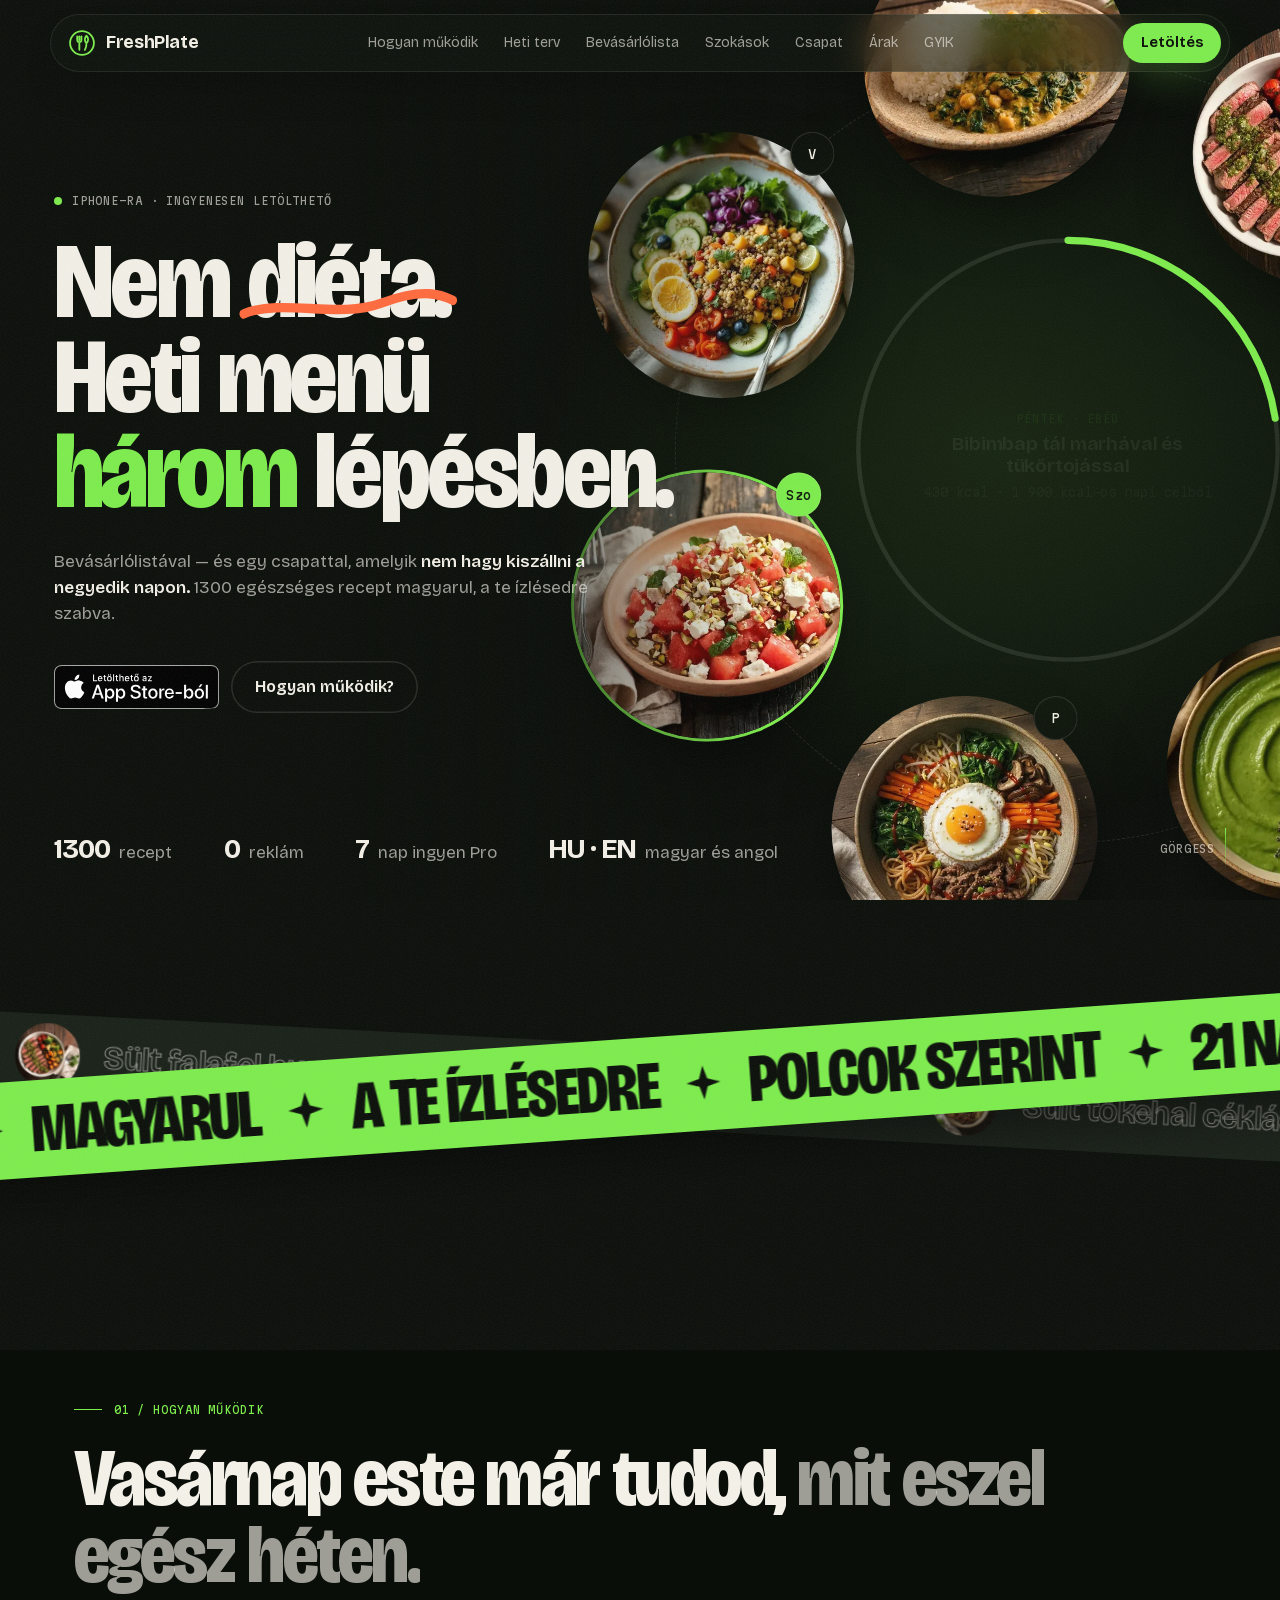
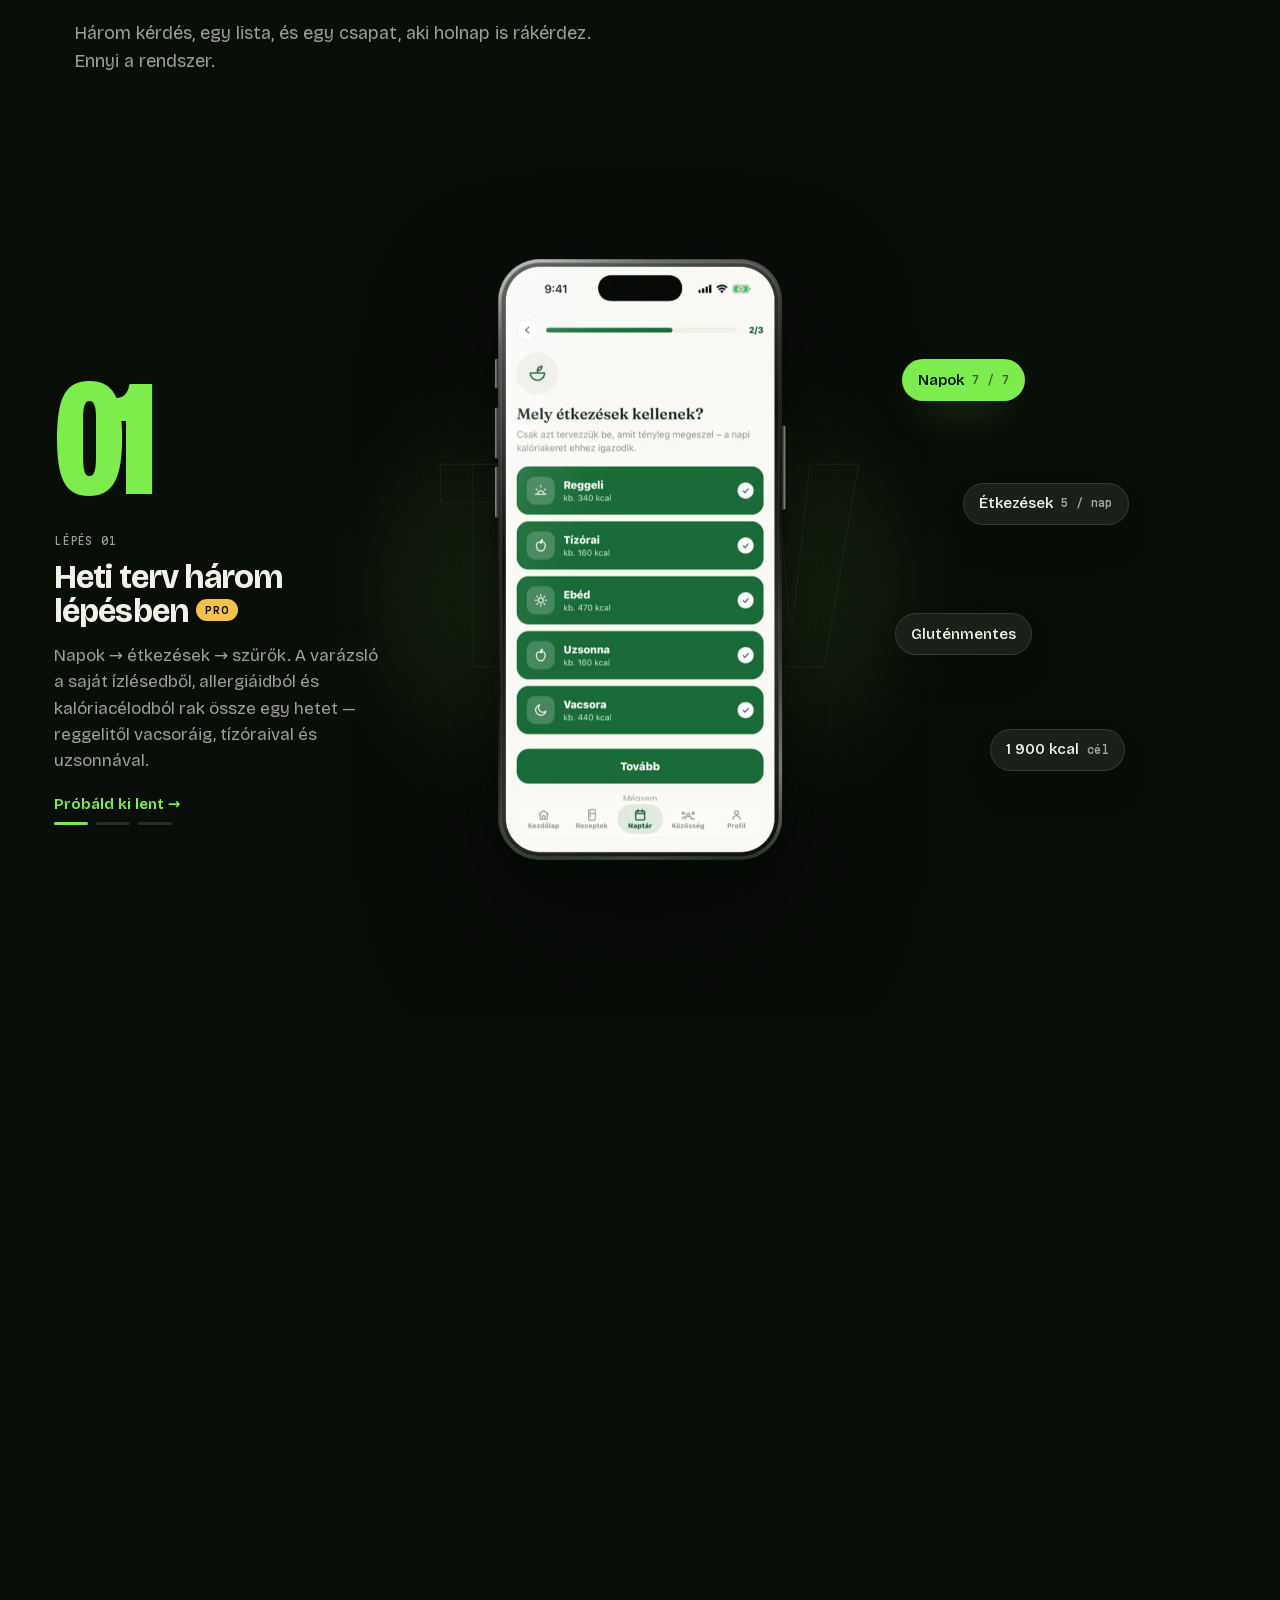
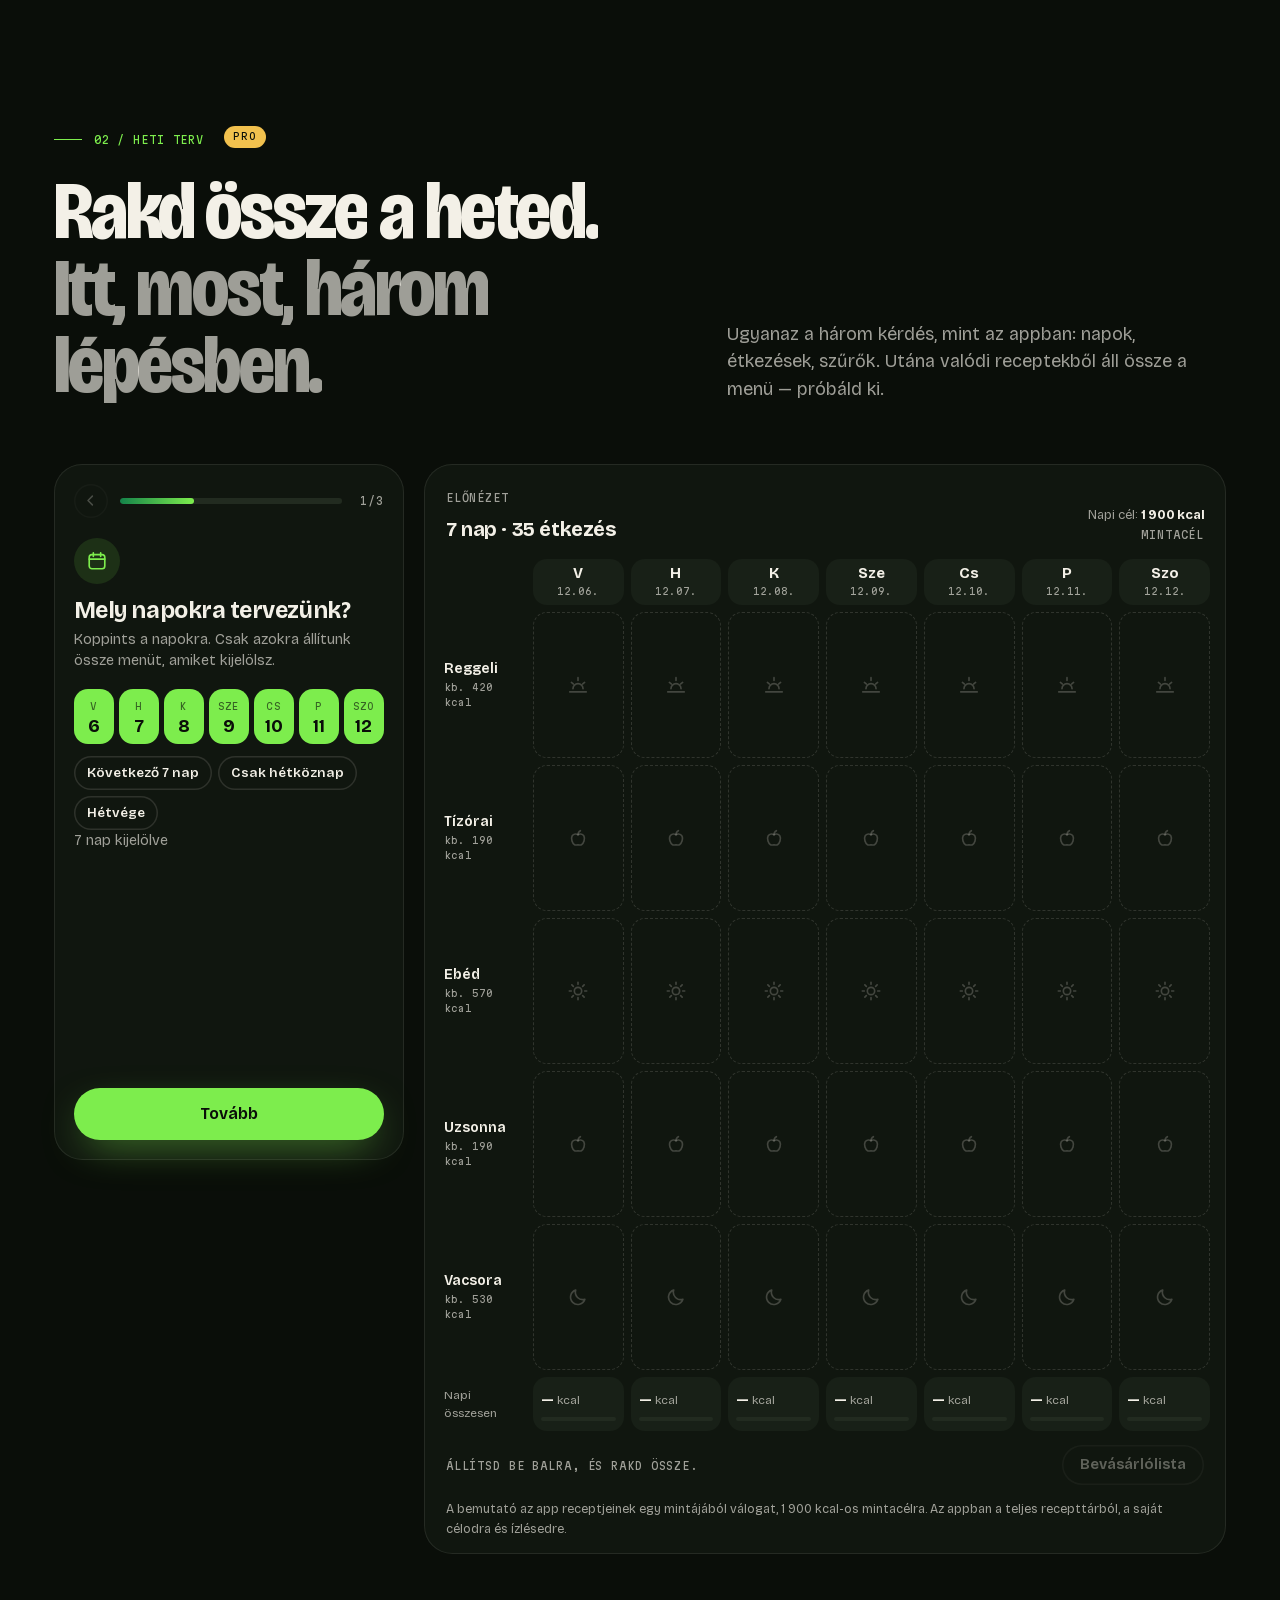
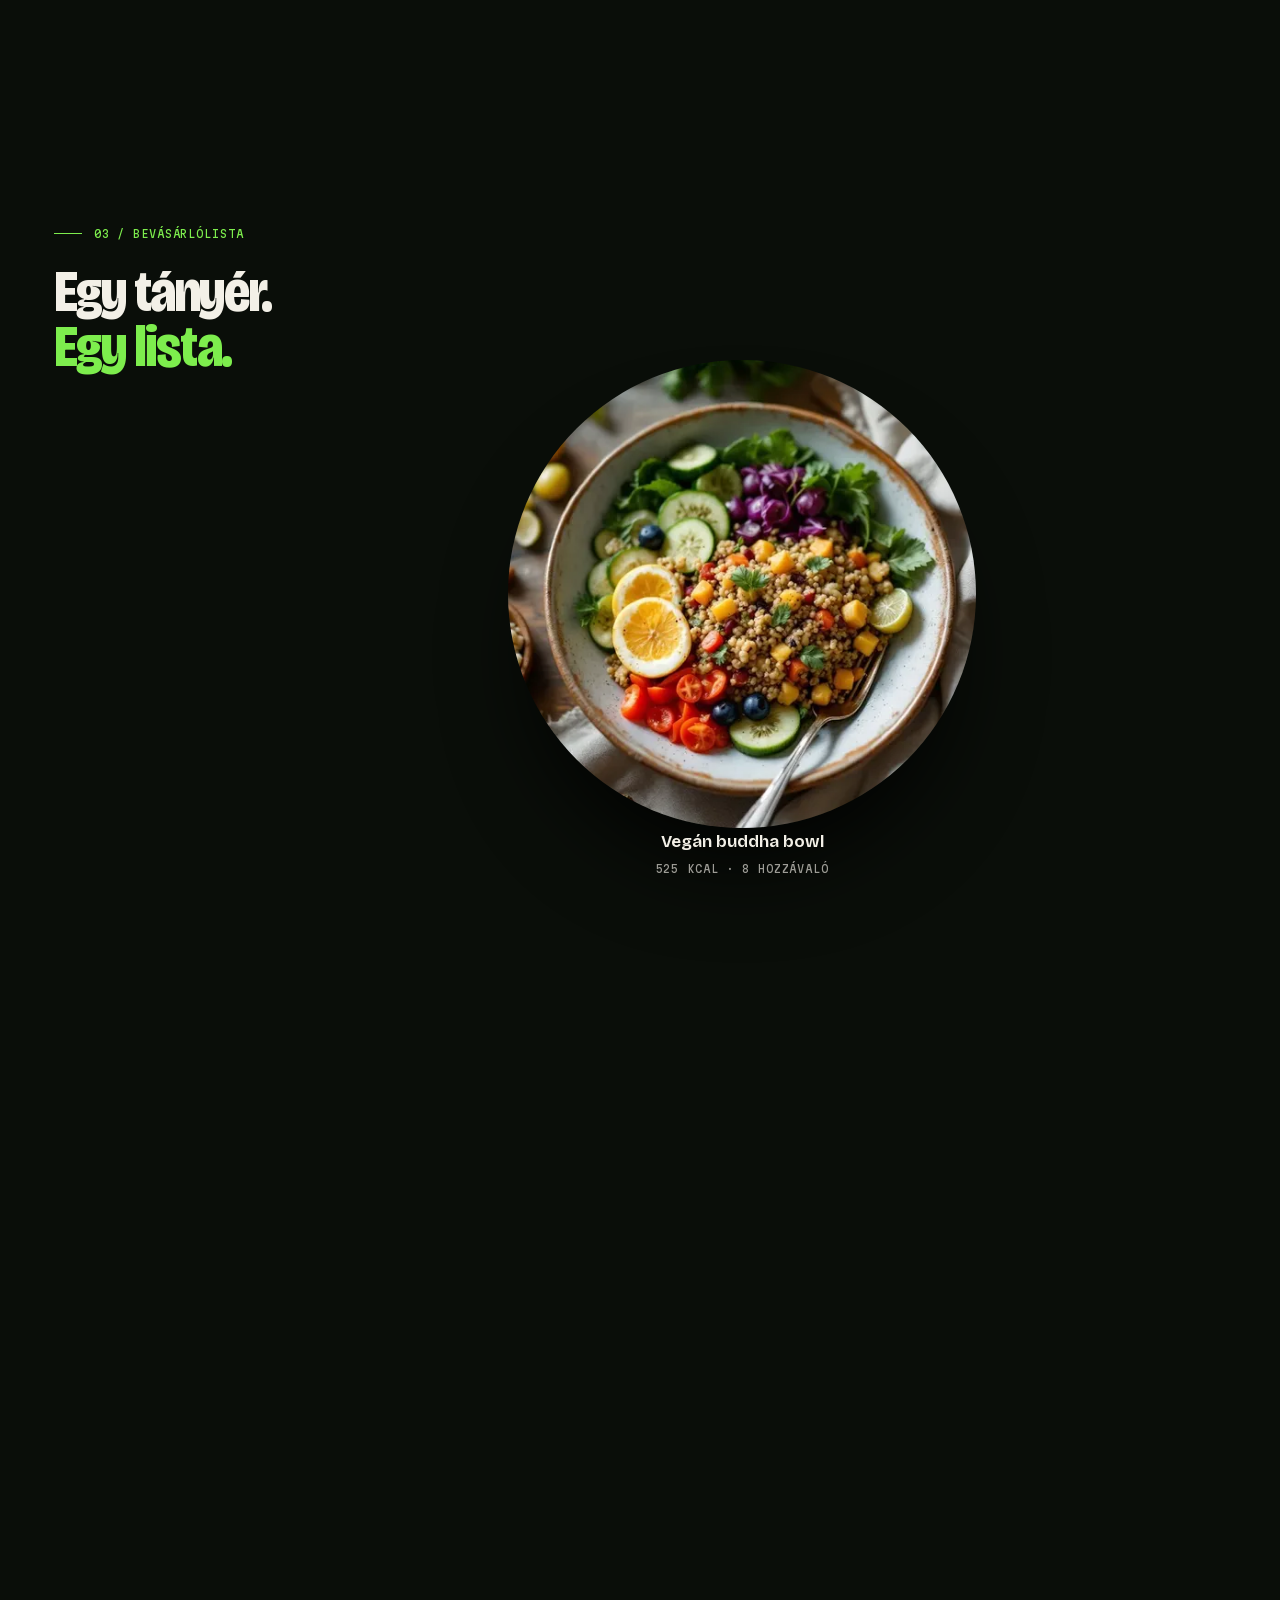
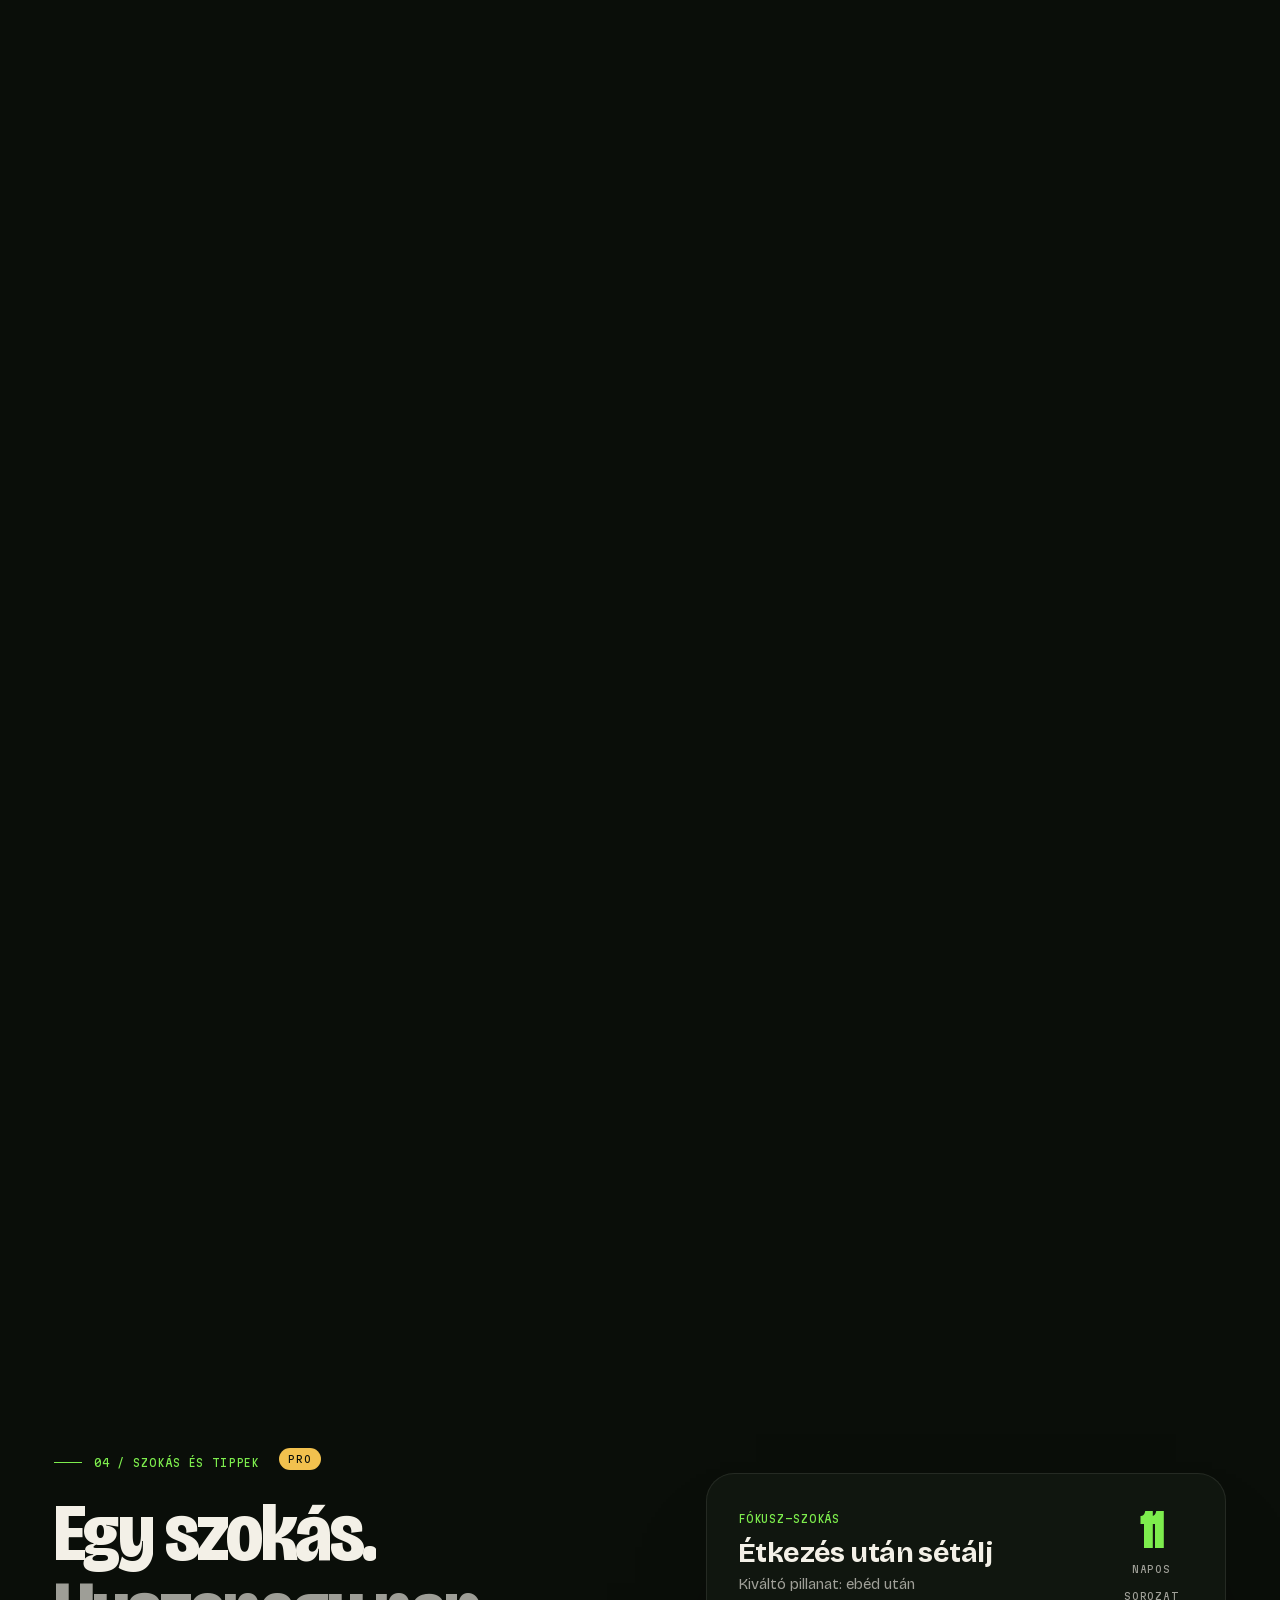
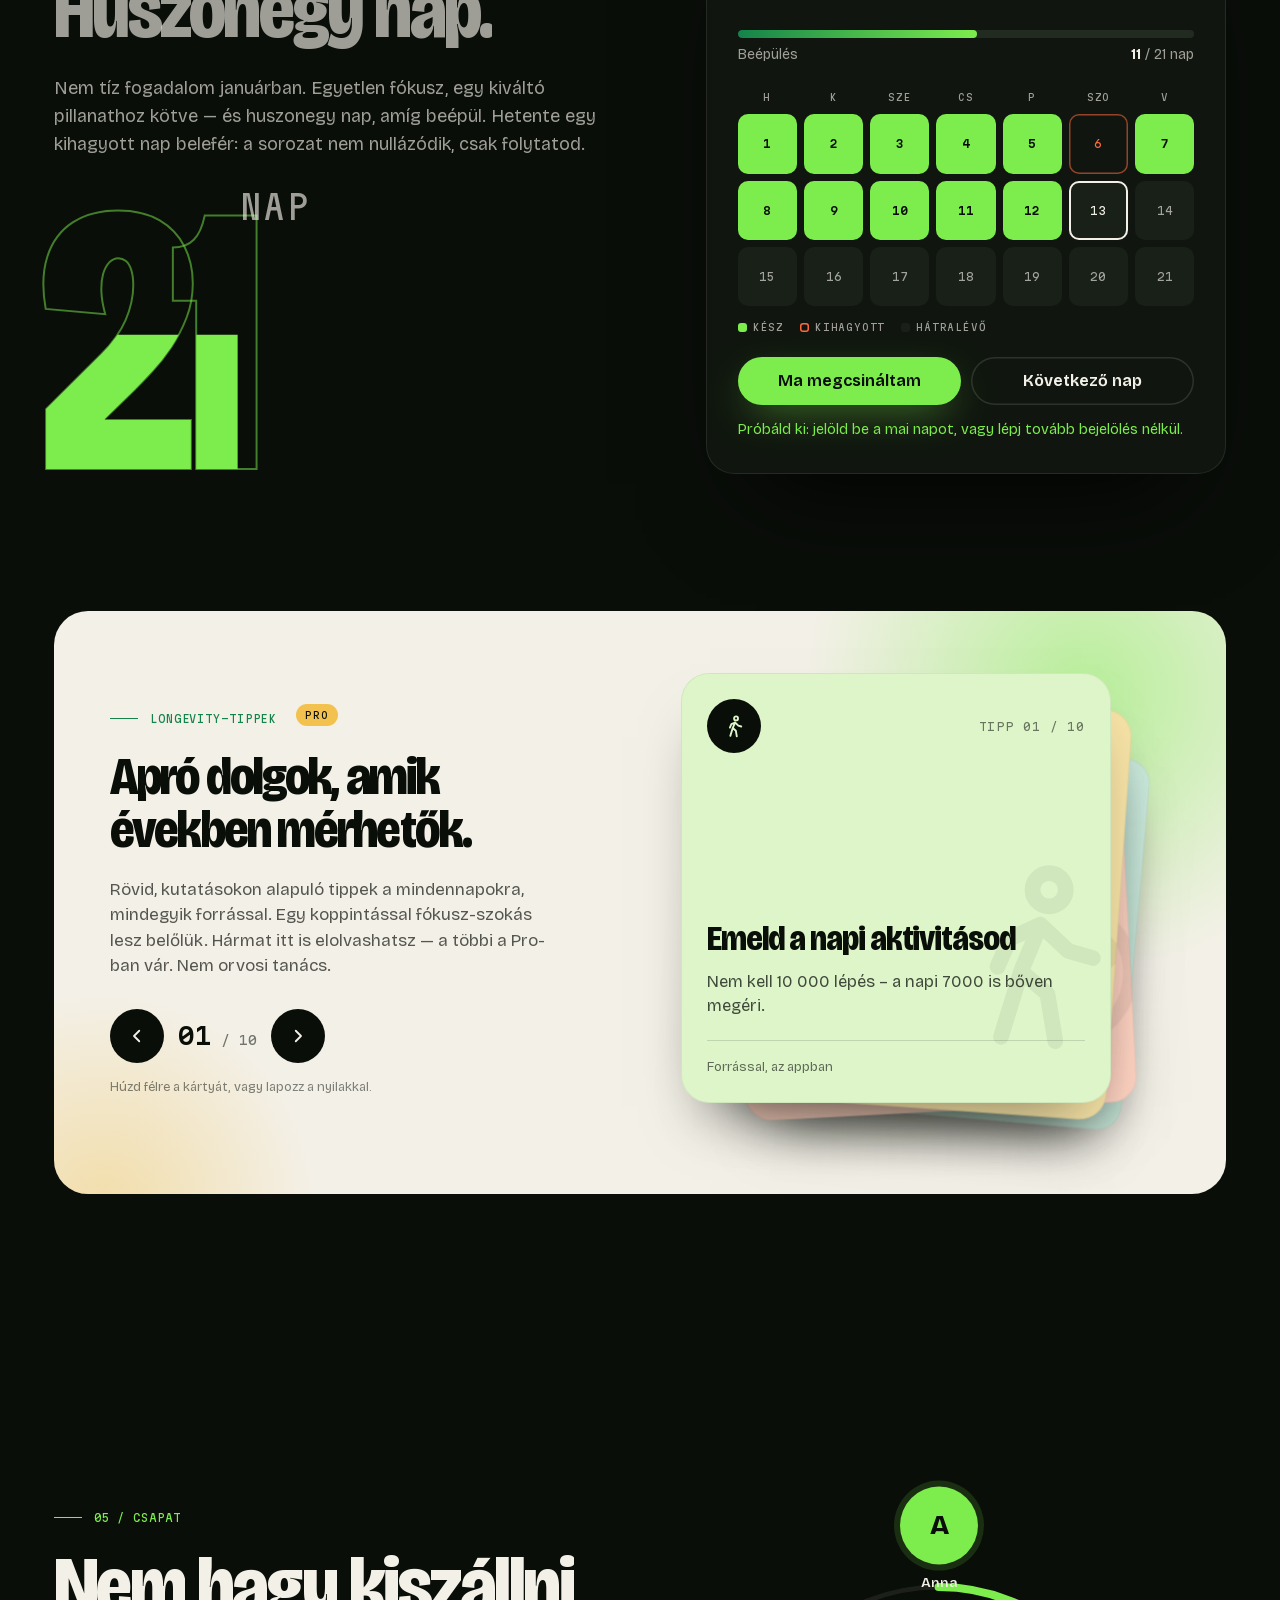
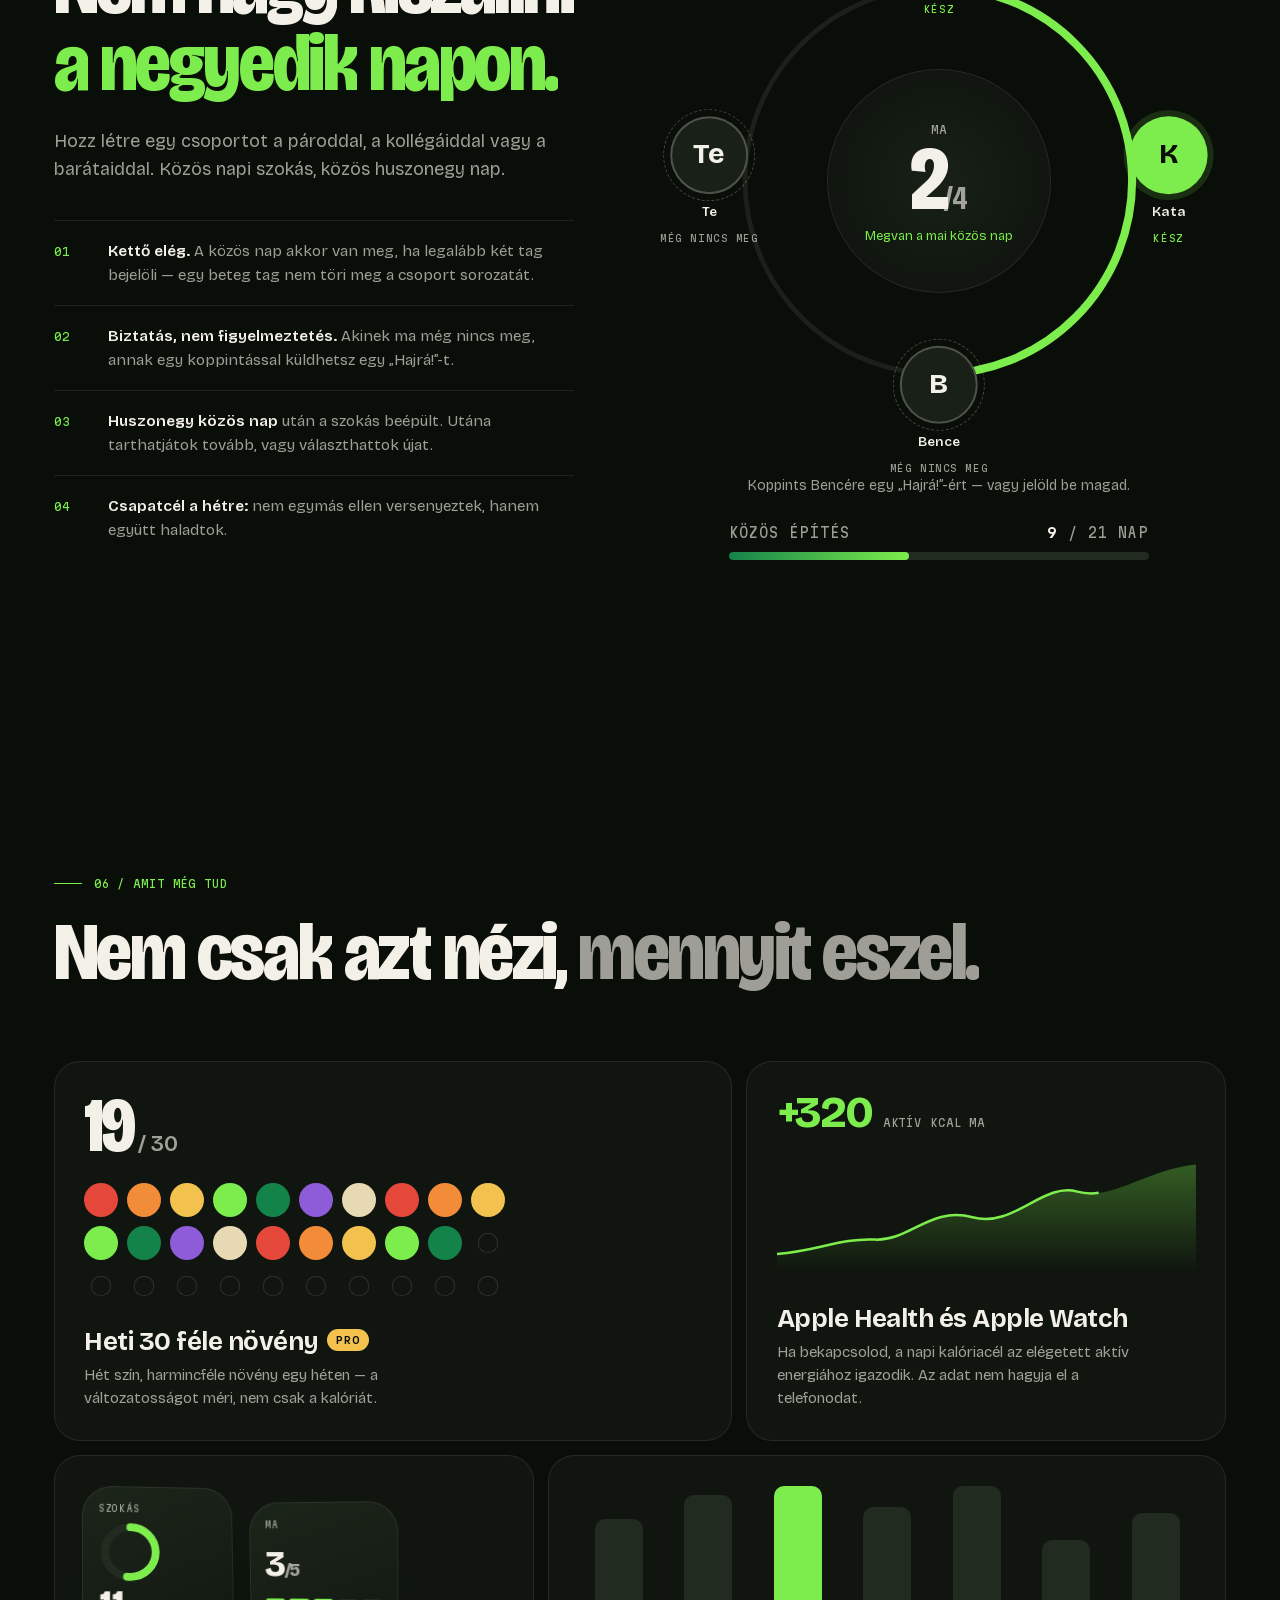
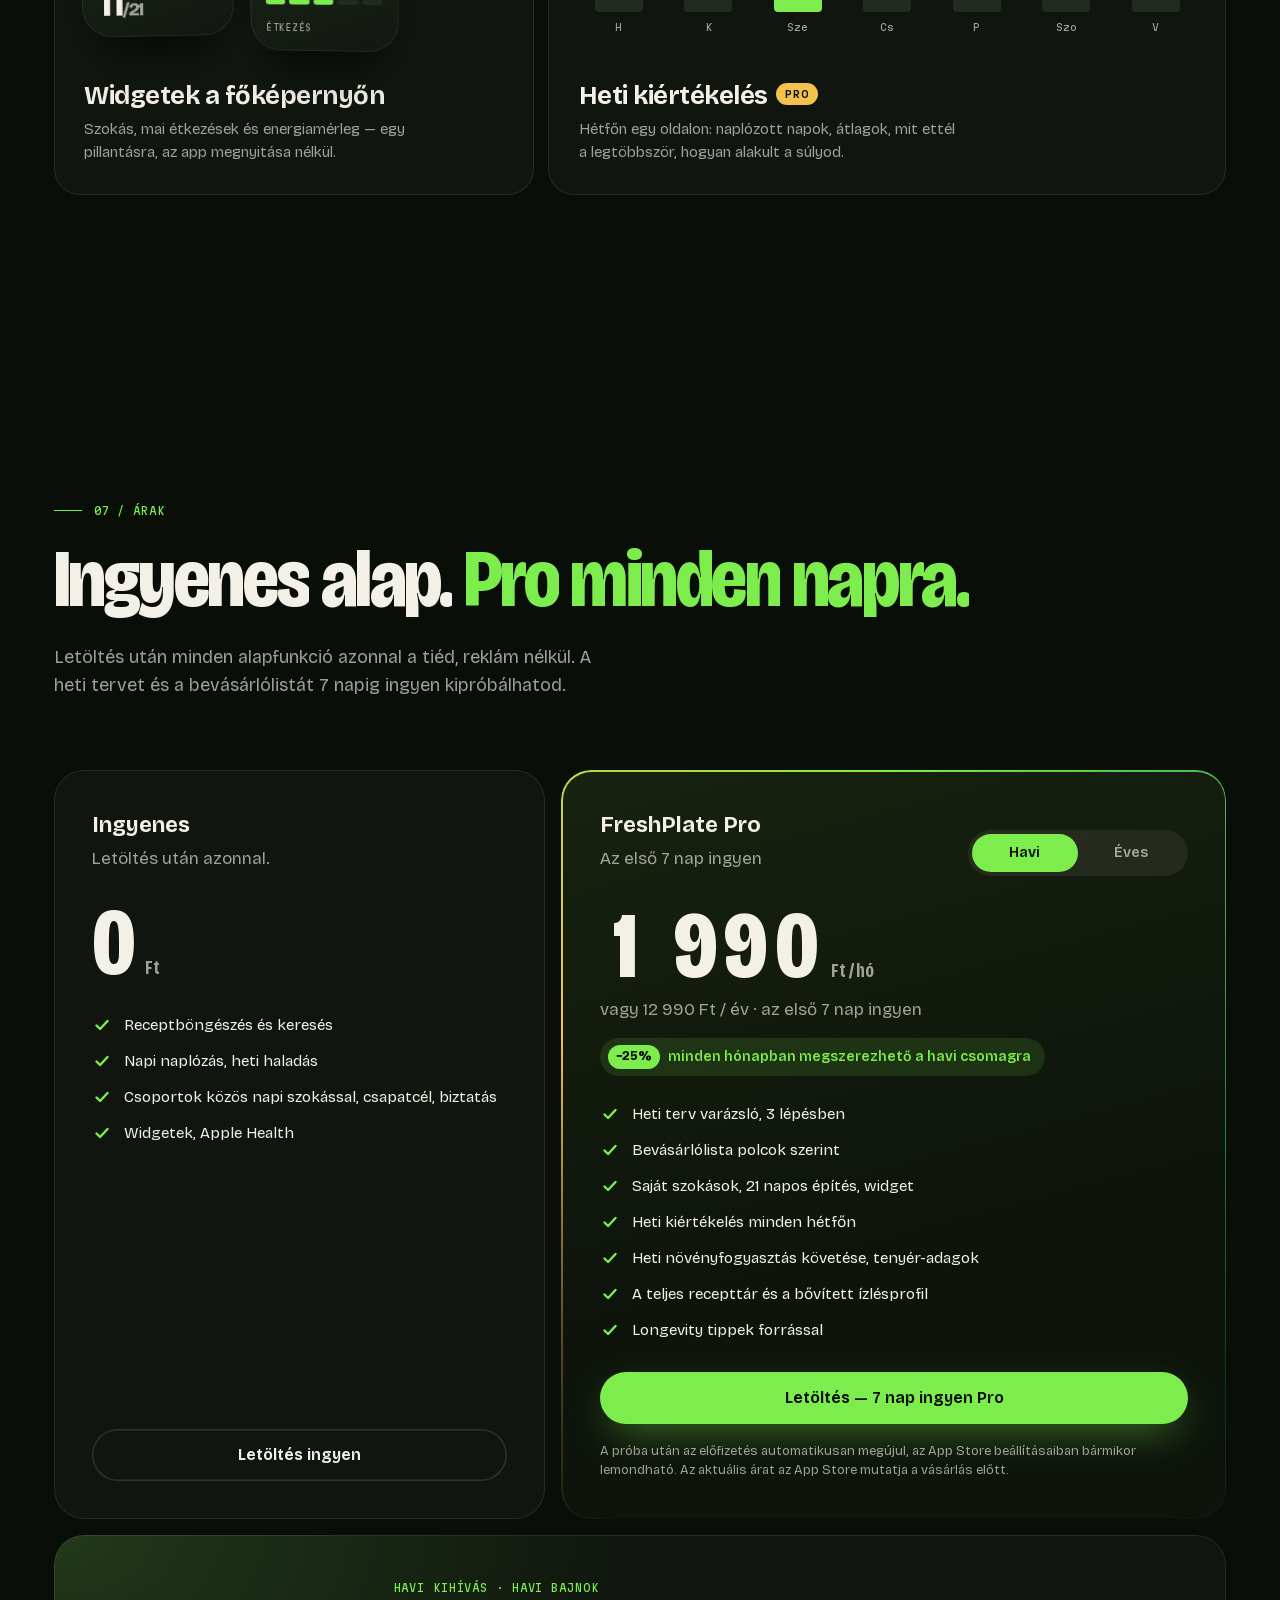
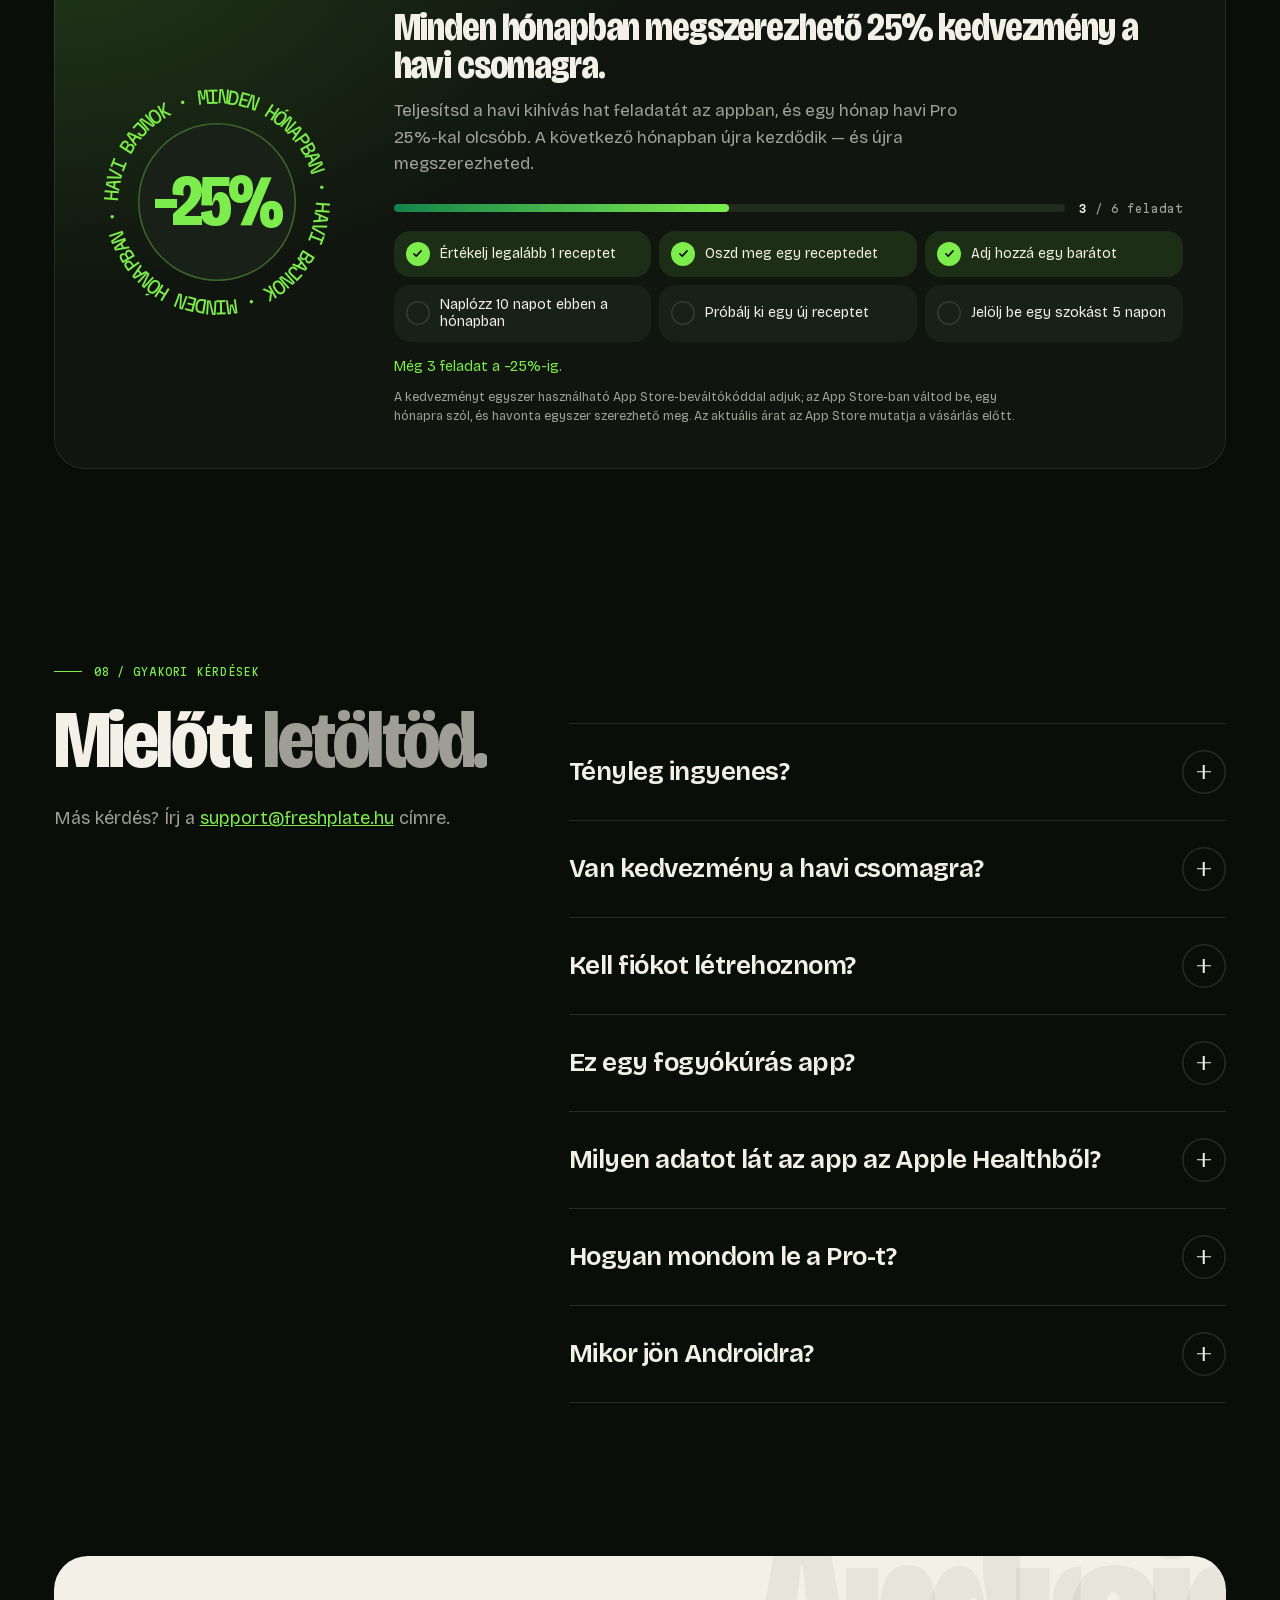
==== index.html @ 36212cf0 "Mobil: az árkártyák nem lógnak ki (a −25% címke tördelődik), a záró felirat fotócsíkja a képernyőhöz" ====
<!doctype html>
<html lang="hu">
<head>
<meta charset="utf-8">
<meta name="viewport" content="width=device-width, initial-scale=1, viewport-fit=cover">
<title>FreshPlate — Heti menü három lépésben</title>
<meta name="description" content="Nem diéta. Heti menü három lépésben, bevásárlólistával — és egy csapattal, amelyik nem hagy kiszállni a negyedik napon.">
<link rel="canonical" href="https://freshplate.hu/">
<meta name="theme-color" content="#0A0E09">
<meta property="og:type" content="website">
<meta property="og:site_name" content="FreshPlate">
<meta property="og:title" content="FreshPlate — Heti menü három lépésben">
<meta property="og:description" content="Nem diéta. Heti menü, bevásárlólista és egy csapat, amelyik nem hagy kiszállni a negyedik napon. 1300 egészséges recept.">
<meta property="og:url" content="https://freshplate.hu/">
<meta property="og:image" content="https://freshplate.hu/assets/og.png">
<meta property="og:locale" content="hu_HU">
<meta name="twitter:card" content="summary_large_image">
<meta name="apple-itunes-app" content="app-id=6793034579">
<link rel="icon" href="assets/icon/favicon-48.png" type="image/png">
<link rel="apple-touch-icon" href="assets/icon/apple-touch-icon.png">
<!-- Betűk és szkriptek saját tárhelyről: a látogató IP-címe nem megy harmadik félhez (Google, Cloudflare). -->
<link rel="preload" href="assets/fonts/BricolageGrotesque-latin.woff2" as="font" type="font/woff2" crossorigin>
<link rel="stylesheet" href="assets/fonts/fonts.css">
<script type="application/ld+json">
{
  "@context": "https://schema.org",
  "@type": "MobileApplication",
  "name": "FreshPlate",
  "operatingSystem": "iOS",
  "applicationCategory": "HealthApplication",
  "inLanguage": ["hu", "en"],
  "description": "Heti menü három lépésben, bevásárlólistával, 21 napos szokásépítéssel és csoportokkal. 1300 egészséges recept.",
  "url": "https://freshplate.hu/",
  "downloadUrl": "https://apps.apple.com/hu/app/id6793034579",
  "offers": { "@type": "Offer", "price": "0", "priceCurrency": "HUF" },
  "publisher": { "@type": "Organization", "name": "Movement Lab Kft.", "email": "support@freshplate.hu" }
}
</script>
<style>
:root{
  --ink:#0A0E09; --ink2:#10160F; --ink3:#182017; --ink4:#222B20;
  --cream:#F3F0E7; --mute:rgba(243,240,231,.64); --faint:rgba(243,240,231,.13); --hair:rgba(243,240,231,.09);
  --lime:#7DED4D; --lime-d:#5FD02F; --green:#14834A; --gold:#F2C14E; --paprika:#FF6A3D;
  --pad:clamp(16px,4.2vw,64px);
  --disp:'Bricolage Grotesque',ui-sans-serif,system-ui,sans-serif;
  --mono:'Martian Mono',ui-monospace,Menlo,monospace;
  --ease:cubic-bezier(.16,1,.3,1);
}
*{box-sizing:border-box}
html{background:var(--ink);color:var(--cream);overflow-x:clip;scrollbar-color:var(--ink4) var(--ink)}
body{margin:0;font-family:var(--disp);font-size:17px;line-height:1.55;font-variation-settings:'opsz' 14;overflow-x:clip;background:var(--ink);-webkit-font-smoothing:antialiased}
img{display:block;max-width:100%}
a{color:inherit}
button{font:inherit;color:inherit;background:none;border:0;cursor:pointer;padding:0}
::selection{background:var(--lime);color:var(--ink)}
.mono{font-family:var(--mono);font-size:11px;letter-spacing:.08em;text-transform:uppercase;font-variation-settings:'wdth' 90}
.lime{color:var(--lime)}
.sr{position:absolute;width:1px;height:1px;overflow:hidden;clip:rect(0 0 0 0)}

/* grain + cursor */
body::after{content:"";position:fixed;inset:-50%;z-index:90;pointer-events:none;opacity:.075;
  background-image:url("data:image/svg+xml,%3Csvg xmlns='http://www.w3.org/2000/svg' width='160' height='160'%3E%3Cfilter id='n'%3E%3CfeTurbulence type='fractalNoise' baseFrequency='.9' numOctaves='2' stitchTiles='stitch'/%3E%3C/filter%3E%3Crect width='100%25' height='100%25' filter='url(%23n)'/%3E%3C/svg%3E");
  animation:grain 1.2s steps(6) infinite}
@keyframes grain{0%{transform:translate(0,0)}20%{transform:translate(-3%,2%)}40%{transform:translate(2%,-3%)}60%{transform:translate(-2%,-1%)}80%{transform:translate(3%,3%)}100%{transform:translate(0,0)}}
.cursor{position:fixed;left:0;top:0;z-index:95;pointer-events:none;width:10px;height:10px;margin:-5px 0 0 -5px;border-radius:50%;background:var(--lime);
  transition:width .35s var(--ease),height .35s var(--ease),margin .35s var(--ease),background .3s;display:grid;place-items:center;mix-blend-mode:normal}
.cursor span{font-family:var(--mono);font-size:10px;letter-spacing:.06em;text-transform:uppercase;color:var(--ink);opacity:0;transition:opacity .2s;white-space:nowrap}
.cursor.big{width:74px;height:74px;margin:-37px 0 0 -37px}
.cursor.big span{opacity:1}
.cursor.ring{width:44px;height:44px;margin:-22px 0 0 -22px;background:transparent;box-shadow:inset 0 0 0 1.5px var(--lime)}
@media (pointer:coarse),(hover:none){.cursor{display:none}}

/* progress + nav */
.progress{position:fixed;left:0;top:0;height:2px;width:100%;transform-origin:0 50%;transform:scaleX(0);background:var(--lime);z-index:80}
.nav{position:fixed;z-index:70;top:14px;left:0;right:0;margin:0 auto;width:min(1180px,calc(100% - 24px));display:flex;align-items:center;gap:20px;
  padding:9px 9px 9px 18px;border-radius:999px;background:rgba(16,22,15,.62);backdrop-filter:blur(18px) saturate(1.4);-webkit-backdrop-filter:blur(18px) saturate(1.4);
  box-shadow:inset 0 0 0 1px var(--hair),0 20px 40px -20px rgba(0,0,0,.6);transition:transform .5s var(--ease)}
.nav.hide{transform:translateY(-130%)}
.brand{display:flex;align-items:center;gap:10px;text-decoration:none;font-weight:700;font-size:18px;letter-spacing:-.02em;font-variation-settings:'opsz' 30}
.brand svg{width:28px;height:28px;color:var(--lime)}
.nav ul{display:flex;gap:4px;list-style:none;margin:0 auto;padding:0}
.nav ul a{display:block;padding:8px 11px;border-radius:999px;text-decoration:none;font-size:14px;color:var(--mute);transition:color .2s,background .2s}
.nav ul a:hover{color:var(--cream);background:var(--faint)}
.btn{display:inline-flex;align-items:center;justify-content:center;gap:10px;height:52px;padding:0 24px;border-radius:999px;font-weight:650;font-size:16px;text-decoration:none;white-space:nowrap;
  transition:background .25s,color .25s,box-shadow .25s;will-change:transform}
.btn-lime{background:var(--lime);color:var(--ink);box-shadow:0 0 0 0 rgba(125,237,77,.5),0 14px 40px -12px rgba(125,237,77,.55)}
.btn-lime:hover{background:#97F56C}
.btn-ghost{box-shadow:inset 0 0 0 1.5px var(--faint);color:var(--cream)}
.btn-ghost:hover{box-shadow:inset 0 0 0 1.5px var(--cream)}
.btn-sm{height:40px;padding:0 18px;font-size:14.5px}
.btn svg{width:18px;height:18px}
@media (max-width:1100px){.nav ul{display:none}.nav .btn{margin-left:auto}}

/* loader */
.loader{position:fixed;inset:0;z-index:100;background:var(--ink);display:grid;place-items:center;clip-path:circle(150% at 50% 50%)}
.loader-in{display:grid;justify-items:center;gap:22px}
.loader svg{width:92px;height:92px;color:var(--lime);overflow:visible}
.loader svg *{stroke-dasharray:1;stroke-dashoffset:1;opacity:0}
.loader-word{font-family:var(--mono);font-size:12px;letter-spacing:.3em;text-transform:uppercase;color:var(--mute);overflow:hidden}
.loader-word span{display:inline-block;transform:translateY(110%)}
.no-js .loader,.rm .loader{display:none}

/* ---------- HERO ---------- */
.hero{position:relative;min-height:100svh;display:grid;align-items:center;overflow:hidden;padding:120px var(--pad) 120px;isolation:isolate}
.hero::before{content:"";position:absolute;inset:0;z-index:-1;pointer-events:none;background:
  radial-gradient(60% 70% at 78% 50%,rgba(125,237,77,.10),transparent 60%),
  linear-gradient(90deg,var(--ink) 26%,rgba(10,14,9,.55) 44%,rgba(10,14,9,0) 60%)}
.wheel-wrap{--W:min(118vh,1180px);position:absolute;z-index:-2;width:var(--W);height:var(--W);right:calc(var(--W) * -.3);top:50%;margin-top:calc(var(--W) / -2)}
.wheel{--R:calc(var(--W) * .37);--P:calc(var(--W) * .25);position:absolute;inset:0;transform:rotate(var(--r,0deg))}
.wheel::before{content:"";position:absolute;inset:calc(var(--W) * .13);border-radius:50%;border:1px dashed rgba(243,240,231,.14)}
.plate{position:absolute;left:50%;top:50%;width:var(--P);height:var(--P);margin:calc(var(--P) / -2) 0 0 calc(var(--P) / -2);
  transform:rotate(var(--a)) translateY(calc(var(--R) * -1)) rotate(calc(var(--a) * -1))}
.plate-in{width:100%;height:100%;position:relative;cursor:pointer;transition:scale .5s var(--ease)}
.plate-in:hover{scale:1.06}
.plate:focus-visible{outline:none}.plate:focus-visible .ph{box-shadow:0 0 0 3px var(--lime)}
.plate.on .ph{box-shadow:0 0 0 3px var(--lime),0 30px 70px -18px rgba(0,0,0,.85)}
.plate img{width:100%;height:100%;border-radius:50%;object-fit:cover;scale:1.12;box-shadow:0 40px 60px -20px rgba(0,0,0,.8),0 0 0 1px rgba(255,255,255,.04)}
.plate .ph{position:absolute;inset:0;border-radius:50%;overflow:hidden;box-shadow:0 30px 70px -18px rgba(0,0,0,.85)}
.plate .tag{position:absolute;left:50%;top:50%;width:0;height:0;transform:rotate(calc(var(--r,0deg) * -1))}
.plate .tag b{position:absolute;left:calc(var(--P) * .26);top:calc(var(--P) * -.5);display:grid;place-items:center;min-width:44px;height:44px;padding:0 10px;border-radius:999px;
  background:var(--ink);color:var(--cream);font-family:var(--mono);font-size:12px;font-weight:500;letter-spacing:.04em;box-shadow:inset 0 0 0 1px var(--faint);transition:background .4s,color .4s}
.plate.on .tag b{background:var(--lime);color:var(--ink)}
.core{position:absolute;left:50%;top:50%;width:calc(var(--W) * .42);height:calc(var(--W) * .42);translate:-50% -50%;border-radius:50%;display:grid;place-items:center;text-align:center}
.core svg{position:absolute;inset:0;width:100%;height:100%;rotate:-90deg}
.core .core-txt{width:72%;display:grid;gap:6px;justify-items:center}
.core .core-day{color:var(--lime)}
.core .core-name{font-size:clamp(16px,1.5vw,22px);font-weight:650;line-height:1.15;letter-spacing:-.01em;font-variation-settings:'opsz' 40;min-height:2.3em;display:grid;place-items:center}
.core .core-kcal{font-family:var(--mono);font-size:12px;color:var(--mute)}
.hero-copy{max-width:780px;position:relative;pointer-events:none}
.hero-copy a,.hero-copy button{pointer-events:auto}
.hero-stats{pointer-events:none}
.eyebrow{display:inline-flex;align-items:center;gap:10px;color:var(--mute);margin:0 0 26px}
.eyebrow i{width:8px;height:8px;border-radius:50%;background:var(--lime);box-shadow:0 0 0 0 rgba(125,237,77,.6);animation:ping 2s infinite}
@keyframes ping{0%{box-shadow:0 0 0 0 rgba(125,237,77,.55)}80%,100%{box-shadow:0 0 0 12px rgba(125,237,77,0)}}
h1{margin:0;font-weight:800;font-size:clamp(56px,8.4vw,142px);line-height:.88;letter-spacing:-.032em;word-spacing:.04em;font-variation-settings:'opsz' 96,'wdth' 84}
h1 .ln{display:block;overflow:hidden;padding-bottom:.06em;margin-bottom:-.06em}
h1 .ln>span{display:inline-block;position:relative}
h1 .lime{color:var(--lime)}
.strike{position:relative;display:inline-block}
.strike svg{position:absolute;left:-4%;top:46%;width:108%;height:.5em;overflow:visible;color:var(--paprika);pointer-events:none}
.strike path{stroke-dasharray:1;stroke-dashoffset:1;opacity:0}
.hero-sub{margin:30px 0 0;max-width:540px;font-size:clamp(17px,1.35vw,20px);color:var(--mute);line-height:1.5}
.hero-sub b{color:var(--cream);font-weight:600}
.hero-cta{display:flex;flex-wrap:wrap;gap:12px;margin-top:34px}
.hero-stats{position:absolute;left:var(--pad);right:var(--pad);bottom:28px;display:flex;gap:clamp(18px,4vw,56px);flex-wrap:wrap;align-items:baseline}
.stat{display:flex;align-items:baseline;gap:9px}
.stat b{font-weight:700;font-size:clamp(22px,2.2vw,32px);letter-spacing:-.03em;font-variation-settings:'opsz' 60}
.stat span{color:var(--mute)}
.scrollhint{position:absolute;right:var(--pad);bottom:30px;display:flex;align-items:center;gap:10px;color:var(--mute)}
.scrollhint i{width:1px;height:42px;background:linear-gradient(var(--lime),transparent);animation:drip 1.8s var(--ease) infinite;transform-origin:top}
@keyframes drip{0%{transform:scaleY(0)}50%{transform:scaleY(1)}100%{transform:scaleY(1);opacity:0}}
@media (max-width:820px){
  .hero{align-items:end;padding-top:46svh;padding-bottom:150px}
  .hero::before{background:radial-gradient(80% 50% at 80% 18%,rgba(125,237,77,.12),transparent 70%),linear-gradient(180deg,rgba(10,14,9,0) 8%,rgba(10,14,9,.75) 42%,var(--ink) 58%)}
  .wheel-wrap{--W:148vw;right:-62vw;top:2svh;margin-top:0}
  .core{display:none}
  .plate .tag b{min-width:34px;height:34px;font-size:10.5px}
  .scrollhint{display:none}
  .hero-stats{bottom:24px;gap:14px 22px}
}

/* ---------- MARQUEE ---------- */
.bands{position:relative;height:clamp(220px,26vw,360px);overflow:hidden;display:grid;place-items:center;margin:20px 0}
.band{position:absolute;left:-5%;width:110%;white-space:nowrap;display:flex;overflow:hidden}
.band-a{background:var(--lime);color:var(--ink);rotate:-4deg;z-index:2;padding:14px 0;box-shadow:0 30px 60px -20px rgba(0,0,0,.7)}
.band-b{background:var(--ink3);rotate:3deg;padding:12px 0}
.band .track{display:flex;align-items:center;gap:28px;padding-right:28px;flex:none;will-change:transform}
.band-a .track span{font-weight:800;font-size:clamp(34px,5.4vw,84px);letter-spacing:-.03em;line-height:1;font-variation-settings:'opsz' 96,'wdth' 78;text-transform:uppercase}
.band-a .track i{width:.5em;height:.5em;font-size:clamp(34px,5.4vw,84px);flex:none;background:var(--ink);mask:url("data:image/svg+xml,%3Csvg xmlns='http://www.w3.org/2000/svg' viewBox='0 0 20 20'%3E%3Cpath d='M10 0l2.4 7.6L20 10l-7.6 2.4L10 20l-2.4-7.6L0 10l7.6-2.4z'/%3E%3C/svg%3E") center/contain no-repeat}
.band-b .track span{font-weight:600;font-size:clamp(22px,2.6vw,38px);letter-spacing:-.02em;color:transparent;-webkit-text-stroke:1px rgba(243,240,231,.55);font-variation-settings:'opsz' 60}
.band-b .track img{width:clamp(44px,4.6vw,66px);height:clamp(44px,4.6vw,66px);border-radius:50%;object-fit:cover;scale:1.1}

/* ---------- SECTION base ---------- */
section{position:relative}
.sec{padding:clamp(90px,12vw,170px) var(--pad)}
.wrap{max-width:1240px;margin:0 auto}
.kicker{display:flex;align-items:center;gap:12px;color:var(--lime);margin:0 0 22px}
.kicker::before{content:"";width:28px;height:1px;background:currentColor}
h2{margin:0;font-weight:780;font-size:clamp(40px,6.4vw,104px);line-height:.94;letter-spacing:-.03em;font-variation-settings:'opsz' 96,'wdth' 84}
h2 .soft{color:var(--mute)}
.lead{font-size:clamp(17px,1.4vw,20px);color:var(--mute);max-width:560px;margin:26px 0 0}
.w{display:inline-block;overflow:hidden;vertical-align:top;padding-bottom:.08em;margin-bottom:-.08em}
.w>span{display:inline-block}

/* ---------- STEPS (pinned) ---------- */
.steps-intro{padding:clamp(90px,10vw,150px) var(--pad) 40px}
.stage{position:relative;isolation:isolate;height:100svh;overflow:hidden;display:grid;grid-template-columns:1fr auto 1fr;align-items:center;gap:clamp(20px,4vw,70px);padding:90px var(--pad) 40px}
.ghost{position:absolute;inset:0;display:grid;place-items:center;pointer-events:none;z-index:-1}
.ghost span{grid-area:1/1;font-weight:800;font-size:clamp(120px,24vw,420px);letter-spacing:-.06em;line-height:1;color:transparent;-webkit-text-stroke:1px rgba(243,240,231,.07);font-variation-settings:'opsz' 96,'wdth' 75;text-transform:uppercase}
.s-copy{position:relative;align-self:stretch;display:flex;flex-direction:column;justify-content:center}
.num{height:clamp(110px,13vw,200px);overflow:hidden;font-weight:800;font-size:clamp(110px,13vw,200px);line-height:1;letter-spacing:-.06em;font-variation-settings:'opsz' 96,'wdth' 75;color:var(--lime);margin-bottom:10px}
.num-strip{display:flex;flex-direction:column}
.num-strip span{height:clamp(110px,13vw,200px)}
.arts{position:relative;min-height:260px}
.art{position:absolute;inset:0}
.art h3{margin:0 0 14px;font-size:clamp(26px,2.6vw,40px);line-height:1.02;letter-spacing:-.025em;font-weight:720;font-variation-settings:'opsz' 60}
.art p{margin:0;color:var(--mute);max-width:430px}
.pro{display:inline-flex;align-items:center;height:22px;padding:0 9px;border-radius:999px;font-family:var(--mono);font-size:10px;letter-spacing:.1em;color:var(--ink);background:var(--gold);vertical-align:middle;margin-left:8px;translate:0 -3px}
.s-dots{display:flex;gap:8px;margin-top:30px}
.s-dots i{width:34px;height:3px;border-radius:2px;background:var(--faint);overflow:hidden;position:relative}
.s-dots i b{position:absolute;inset:0;background:var(--lime);transform-origin:0 50%;transform:scaleX(0)}
.s-phone{position:relative;height:min(78svh,760px);aspect-ratio:675/1200;perspective:1400px}
.s-phone img{position:absolute;inset:0;width:100%;height:100%;object-fit:contain;filter:drop-shadow(0 50px 60px rgba(0,0,0,.7))}
.s-phone::before{content:"";position:absolute;inset:12% -30%;border-radius:50%;background:radial-gradient(closest-side,rgba(125,237,77,.22),transparent);filter:blur(30px);z-index:-1}
.s-decor{position:relative;align-self:stretch}
.dg{position:absolute;inset:0}
.chip{position:absolute;display:inline-flex;align-items:center;gap:8px;height:42px;padding:0 16px;border-radius:999px;background:var(--ink3);box-shadow:inset 0 0 0 1px var(--faint),0 20px 40px -18px rgba(0,0,0,.8);
  font-size:15px;font-weight:550;white-space:nowrap;animation:bob 5s ease-in-out infinite}
.chip.l{background:var(--lime);color:var(--ink);box-shadow:0 20px 40px -18px rgba(125,237,77,.6)}
.chip.g{background:var(--gold);color:var(--ink)}
.chip small{font-family:var(--mono);font-size:10.5px;color:var(--mute);letter-spacing:.04em}
.chip.l small{color:rgba(10,14,9,.6)}
.chip .av{width:26px;height:26px;margin-left:-10px;border-radius:50%;display:grid;place-items:center;background:var(--green);color:#fff;font-size:12px;font-weight:700}
@keyframes bob{0%,100%{transform:translateY(0)}50%{transform:translateY(-10px)}}
@media (max-width:900px){
  .stage{grid-template-columns:1fr;grid-template-rows:auto 1fr;align-items:start;padding:76px var(--pad) 24px;gap:14px}
  .s-phone{grid-row:1;justify-self:center;height:min(52svh,500px)}
  .s-copy{grid-row:2;justify-content:flex-start}
  .num{height:64px;font-size:64px;margin-bottom:6px;position:absolute;right:0;top:0}
  .num-strip span{height:64px}
  .art h3{font-size:24px;padding-right:70px}
  .art p{font-size:15.5px}
  .s-decor{display:none}
  .s-dots{position:absolute;bottom:0;margin:0}
  .arts{min-height:200px}
}

/* ---------- EXPLODE ---------- */
.ex{--px:58%;--py:54%;position:relative;height:100svh;overflow:hidden}
.ex-head{position:absolute;left:var(--pad);top:clamp(96px,13svh,140px);z-index:3;max-width:440px}
.ex-head h2{font-size:clamp(38px,4.6vw,74px)}
.ex-plate{position:absolute;left:var(--px);top:var(--py);width:min(40vw,52svh);aspect-ratio:1;transform:translate(-50%,-50%)}
.ex-plate .disc{position:absolute;inset:0;border-radius:50%;overflow:hidden;box-shadow:0 60px 90px -30px rgba(0,0,0,.9)}
.ex-plate img{width:100%;height:100%;object-fit:cover;scale:1.1}
.ex-plate .meta{position:absolute;left:50%;bottom:-54px;translate:-50% 0;text-align:center;white-space:nowrap}
.ex-plate .meta b{display:block;font-size:17px;font-weight:650}
.ex-plate .meta span{color:var(--mute)}
.ex-list{position:absolute;right:var(--pad);top:50%;translate:0 -42%;width:min(440px,36vw);display:grid;gap:18px}
.aisle h4{margin:0 0 8px;display:flex;justify-content:space-between;color:var(--mute);font-weight:400}
.aisle .slots{display:grid;gap:8px;justify-items:start}
.slot{height:42px;width:100%}
.ex-chips{position:absolute;inset:0;pointer-events:none}
.ing{position:absolute;left:var(--px);top:var(--py);transform:translate(-50%,-50%);pointer-events:auto;display:inline-flex;align-items:center;gap:10px;height:42px;padding:0 18px 0 8px;border-radius:999px;
  background:var(--cream);color:var(--ink);font-weight:600;font-size:15.5px;white-space:nowrap;box-shadow:0 18px 30px -14px rgba(0,0,0,.7);transition:background .3s,color .3s}
.ing .ck{width:26px;height:26px;border-radius:50%;box-shadow:inset 0 0 0 1.5px rgba(10,14,9,.3);display:grid;place-items:center;transition:background .3s,box-shadow .3s}
.ing .ck svg{width:14px;height:14px;opacity:0;transform:scale(.4);transition:.35s var(--ease)}
.ing small{font-family:var(--mono);font-size:11px;font-weight:400;color:rgba(10,14,9,.55)}
.ing.done{background:var(--ink4);color:var(--mute)}
.ing.done .ck{background:var(--lime);box-shadow:none}
.ing.done .ck svg{opacity:1;transform:none}
.ing.done .t{text-decoration:line-through;text-decoration-color:var(--lime);text-decoration-thickness:2px}
.ing.done small{color:var(--mute)}
.ex-foot{position:absolute;left:var(--pad);bottom:clamp(26px,6svh,60px);max-width:440px;color:var(--mute);margin:0}
.ex-count{display:flex;gap:28px;margin-bottom:14px}
.ex-count b{display:block;font-size:clamp(30px,3vw,46px);line-height:1;color:var(--cream);font-weight:750;letter-spacing:-.03em}
@media (max-width:900px){
  .ex{--px:50%;--py:50%}
  .ex-head{top:84px;right:var(--pad)}
  .ex-head h2{font-size:38px}
  .ex-plate{width:min(62vw,40svh);top:50%}
  .ex-list{left:var(--pad);right:var(--pad);top:auto;bottom:4svh;translate:none;width:auto;grid-template-columns:1fr 1fr;gap:12px 10px}
  .aisle h4{font-size:9.5px}
  .slot{height:34px}.aisle .slots{gap:6px}
  .ing{height:34px;font-size:13px;padding:0 12px 0 5px;gap:6px}
  .ing .ck{width:22px;height:22px}
  .ing small{display:none}
  .ex-foot{display:none}
}

/* ---------- HABIT ---------- */
.habit-sec .wrap{display:grid;grid-template-columns:1.05fr .95fr;gap:clamp(30px,6vw,100px);align-items:center}
.big21{position:relative;display:inline-block;font-weight:800;font-size:clamp(220px,30vw,470px);line-height:.8;letter-spacing:-.07em;font-variation-settings:'opsz' 96,'wdth' 75;color:transparent;-webkit-text-stroke:2px rgba(125,237,77,.5);margin:30px 0 0 -.04em;user-select:none}
.big21::after{content:"21";position:absolute;inset:0;color:var(--lime);-webkit-text-stroke:0;clip-path:inset(calc(100% - var(--f,0%)) 0 0 0);transition:clip-path .9s var(--ease)}
.big21 small{position:absolute;left:100%;margin-left:.08em;top:.12em;font-size:.09em;letter-spacing:.06em;font-family:var(--mono);font-weight:400;-webkit-text-stroke:0;color:var(--mute);text-transform:uppercase}
.habit{background:var(--ink2);border-radius:28px;padding:clamp(20px,2.6vw,32px);box-shadow:inset 0 0 0 1px var(--hair),0 60px 100px -50px rgba(0,0,0,.9);position:relative}
.h-top{display:flex;justify-content:space-between;gap:16px;align-items:flex-start}
.h-top h3{margin:8px 0 4px;font-size:clamp(24px,2.2vw,32px);line-height:1.05;letter-spacing:-.02em;font-weight:720}
.h-top p{margin:0;color:var(--mute);font-size:15px}
.streak{text-align:center;min-width:86px}
.streak b{display:block;font-size:56px;line-height:.9;font-weight:800;letter-spacing:-.05em;color:var(--lime);font-variation-settings:'opsz' 96,'wdth' 80}
.streak span{color:var(--mute);font-size:10px}
.hbar{margin:22px 0 6px;height:8px;border-radius:8px;background:var(--ink4);overflow:hidden}
.hbar i{display:block;height:100%;width:0;background:linear-gradient(90deg,var(--green),var(--lime));border-radius:8px;transition:width .8s var(--ease)}
.hbar-l{display:flex;justify-content:space-between;color:var(--mute);font-size:14px}
.hbar-l b{color:var(--cream)}
.grid21{display:grid;grid-template-columns:repeat(7,1fr);gap:7px;margin-top:24px}
.grid21 .dl{text-align:center;color:var(--mute);font-size:10px;padding-bottom:2px}
.cell{aspect-ratio:1;border-radius:10px;display:grid;place-items:center;font-family:var(--mono);font-size:11px;color:var(--mute);background:var(--ink3);transition:background .35s,color .35s,box-shadow .35s}
.cell.done{background:var(--lime);color:var(--ink);font-weight:600}
.cell.miss{background:transparent;box-shadow:inset 0 0 0 1.5px rgba(255,106,61,.55);color:var(--paprika)}
.cell.today{box-shadow:inset 0 0 0 2px var(--cream);color:var(--cream)}
.cell.today.done{box-shadow:0 0 0 3px rgba(125,237,77,.3)}
.cell.pop{animation:pop .55s var(--ease)}
@keyframes pop{0%{transform:scale(.6)}60%{transform:scale(1.15)}100%{transform:scale(1)}}
.legend{display:flex;gap:16px;margin-top:14px;color:var(--mute);font-size:10px}
.legend i{display:inline-block;width:9px;height:9px;border-radius:3px;margin-right:6px;vertical-align:-1px}
.h-act{display:flex;gap:10px;margin-top:22px;flex-wrap:wrap}
.h-act .btn{height:48px;flex:1}
.h-msg{margin:14px 0 0;min-height:1.5em;color:var(--lime);font-size:14.5px}
@media (max-width:900px){.habit-sec .wrap{grid-template-columns:1fr}.big21{font-size:52vw;margin-top:20px}}


/* ---------- LONGEVITY-TIPPEK: világos sáv, lapozható pakli ---------- */
.tipsx{position:relative;max-width:1240px;margin:clamp(70px,9vw,130px) auto 0;border-radius:34px;background:var(--cream);color:var(--ink);padding:clamp(26px,4.4vw,64px);
  display:grid;grid-template-columns:minmax(0,.9fr) minmax(0,1.1fr);gap:clamp(28px,5vw,80px);align-items:center;overflow:hidden;isolation:isolate}
.tipsx::before{content:"";position:absolute;width:560px;height:560px;right:-140px;top:-200px;border-radius:50%;background:radial-gradient(closest-side,rgba(125,237,77,.5),transparent);z-index:-1}
.tipsx::after{content:"";position:absolute;width:420px;height:420px;left:-160px;bottom:-220px;border-radius:50%;background:radial-gradient(closest-side,rgba(242,193,78,.4),transparent);z-index:-1}
.tx-copy .kicker{color:var(--green)}
.tx-copy h3{margin:0;font-size:clamp(34px,4.2vw,62px);line-height:.98;letter-spacing:-.035em;font-weight:790;font-variation-settings:'opsz' 96,'wdth' 86}
.tx-copy .tl{margin:20px 0 0;color:rgba(10,14,9,.68);font-size:17px;line-height:1.5;max-width:460px}
.tx-nav{display:flex;align-items:center;gap:14px;margin-top:30px}
.tx-nav button{width:54px;height:54px;border-radius:50%;background:var(--ink);color:var(--cream);display:grid;place-items:center;transition:transform .3s var(--ease),background .2s}
.tx-nav button:hover{transform:scale(1.07);background:#1d2619}
.tx-nav button:active{transform:scale(.94)}
.tx-nav svg{width:18px;height:18px}
.tx-nav .nx svg{transform:rotate(180deg)}
.tx-count{font-family:var(--mono);font-size:13px;color:rgba(10,14,9,.55);min-width:70px;text-align:center}
.tx-count b{color:var(--ink);font-size:24px;font-weight:600}
.tx-hint{margin:14px 0 0;font-size:13px;color:rgba(10,14,9,.5)}
.tf .sk{display:block;height:13px;border-radius:7px;margin-top:12px;background:linear-gradient(90deg,rgba(10,14,9,.1),rgba(10,14,9,.17),rgba(10,14,9,.1));background-size:200% 100%;animation:sk 2.4s linear infinite;position:relative}
.tf .sk:first-of-type{margin-top:16px}
@keyframes sk{to{background-position:-200% 0}}
.tcard.locked .tf h4{margin-top:auto}
.tcard.locked .t-foot .pro{margin-left:0;translate:none}
.tcard .tb-pro{background:var(--ink);color:var(--cream)}
.tcard .tb-pro .t-ic{background:var(--gold);color:var(--ink)}
.tcard .tb-pro p{color:rgba(243,240,231,.75)}
.tcard .tb-pro .t-back{box-shadow:inset 0 0 0 1.5px rgba(243,240,231,.3);color:var(--cream)}
.t-dl{flex:1;padding:0 14px;display:inline-flex;align-items:center;justify-content:center;height:42px;border-radius:999px;font-size:13.5px;font-weight:650;text-decoration:none;background:var(--lime)!important;color:var(--ink)!important}
.deck{position:relative;height:470px;perspective:1600px;touch-action:pan-y;outline:none}
.tcard{position:absolute;left:50%;top:6px;width:min(430px,100%);height:430px;margin-left:calc(min(430px,100%) / -2);
  transform:translate(calc(var(--d,0) * 18px),calc(var(--d,0) * 14px)) rotate(calc(var(--r,0) * 1deg)) scale(calc(1 - var(--d,0) * .045));
  transition:transform .65s var(--ease),opacity .45s;cursor:grab;user-select:none;-webkit-user-select:none}
.tcard.drag,.tcard.jump{transition:none}
.tcard.drag{cursor:grabbing}
.tin{position:relative;width:100%;height:100%;transform-style:preserve-3d;transition:transform .8s var(--ease)}
.tcard.flip .tin{transform:rotateY(180deg)}
.tf,.tb{position:absolute;inset:0;border-radius:28px;padding:26px;backface-visibility:hidden;-webkit-backface-visibility:hidden;background:var(--bg);
  box-shadow:0 34px 60px -30px rgba(10,14,9,.5),inset 0 0 0 1px rgba(10,14,9,.06);display:flex;flex-direction:column;overflow:hidden}
.tb{transform:rotateY(180deg)}
.t-top{display:flex;justify-content:space-between;align-items:center}
.t-ic{width:54px;height:54px;border-radius:50%;background:var(--ink);color:var(--bg);display:grid;place-items:center;flex:none}
.t-ic svg{width:25px;height:25px}
.t-no{font-family:var(--mono);font-size:11px;letter-spacing:.08em;color:rgba(10,14,9,.55);text-transform:uppercase}
.tf .big-ic{position:absolute;right:-30px;bottom:40px;width:210px;height:210px;color:rgba(10,14,9,.06);pointer-events:none}
.tf h4{margin:auto 0 0;font-size:clamp(28px,2.7vw,38px);line-height:1;letter-spacing:-.03em;font-weight:790;font-variation-settings:'opsz' 96,'wdth' 88;position:relative}
.tf .tl2{margin:14px 0 0;font-size:16.5px;line-height:1.45;color:rgba(10,14,9,.74);position:relative}
.t-foot{display:flex;justify-content:space-between;align-items:center;gap:10px;margin-top:22px;padding-top:16px;border-top:1px solid rgba(10,14,9,.14);font-size:13px;color:rgba(10,14,9,.6);position:relative}
.t-more{display:inline-flex;align-items:center;gap:8px;height:40px;padding:0 16px;border-radius:999px;background:var(--ink);color:var(--cream);font-size:13.5px;font-weight:650;transition:transform .25s var(--ease)}
.t-more:hover{transform:scale(1.04)}
.t-more svg{width:14px;height:14px}
.tb h5{margin:16px 0 8px;font-size:19px;line-height:1.15;font-weight:740;letter-spacing:-.015em}
.tb p{margin:0;font-size:14.5px;line-height:1.5;color:rgba(10,14,9,.8);flex:1 1 auto;min-height:0;overflow:auto}
.t-src{margin-top:12px;padding-top:12px;border-top:1px solid rgba(10,14,9,.14);font-family:var(--mono);font-size:10px;line-height:1.5;color:rgba(10,14,9,.6)}
.t-src a{color:var(--ink);text-decoration-color:rgba(10,14,9,.3)}
.t-acts{display:flex;gap:8px;margin-top:14px}
.t-acts button{height:42px;border-radius:999px;font-size:13.5px;font-weight:650;padding:0 14px;transition:background .3s,color .3s}
.t-back{box-shadow:inset 0 0 0 1.5px rgba(10,14,9,.25)}
.t-focus{flex:1;background:var(--ink);color:var(--cream)}
.t-focus.on{background:var(--green);color:#fff}
@media (max-width:900px){.tipsx{grid-template-columns:minmax(0,1fr)}.deck{height:470px}}
@media (max-width:420px){.tf,.tb{padding:22px}.tcard{height:440px}}

/* ---------- TEAM ---------- */
.team .wrap{display:grid;grid-template-columns:.95fr 1.05fr;gap:clamp(30px,6vw,100px);align-items:center}
.rules{list-style:none;margin:36px 0 0;padding:0;display:grid;gap:0;counter-reset:r}
.rules li{counter-increment:r;display:grid;grid-template-columns:44px 1fr;gap:10px;padding:18px 0;border-top:1px solid var(--hair);color:var(--mute);font-size:15.5px}
.rules li::before{content:"0" counter(r);font-family:var(--mono);font-size:11px;color:var(--lime);padding-top:4px}
.rules li b{color:var(--cream);font-weight:620}
.orbit{position:relative;width:min(560px,100%);aspect-ratio:1;margin:0 auto;container-type:inline-size}
.orbit svg.ring{position:absolute;inset:14%;width:72%;height:72%;rotate:-90deg}
.o-core{position:absolute;inset:30%;border-radius:50%;display:grid;place-items:center;text-align:center;background:radial-gradient(closest-side,var(--ink3),var(--ink2));box-shadow:inset 0 0 0 1px var(--hair)}
.o-core b{display:block;font-size:clamp(56px,7vw,92px);line-height:.85;font-weight:800;letter-spacing:-.05em;font-variation-settings:'opsz' 96,'wdth' 80}
.o-core b small{font-size:.38em;color:var(--mute);font-weight:600;letter-spacing:0}
.o-core p{margin:8px 0 0;font-size:13px;color:var(--lime);max-width:150px}
.o-rot{position:absolute;inset:0;animation:spin 70s linear infinite}
.orbit:hover .o-rot,.orbit:hover .mate-in{animation-play-state:paused}
@keyframes spin{to{rotate:360deg}}
.mate{position:absolute;left:50%;top:50%;width:0;height:0;transform:rotate(var(--a)) translateY(-41cqw) rotate(calc(var(--a) * -1))}
.mate-in{position:absolute;left:0;top:0;translate:-50% -50%;animation:spin 70s linear infinite reverse;display:grid;justify-items:center;gap:8px}
.mate .av{width:clamp(58px,7vw,78px);height:clamp(58px,7vw,78px);border-radius:50%;display:grid;place-items:center;font-size:clamp(22px,2.4vw,28px);font-weight:750;
  background:var(--ink3);box-shadow:inset 0 0 0 2px rgba(243,240,231,.25);border:0;transition:background .4s,box-shadow .4s,transform .4s var(--ease);position:relative}
.mate .av::after{content:"";position:absolute;inset:-7px;border-radius:50%;border:1.5px dashed rgba(243,240,231,.25);animation:spin 12s linear infinite}
.mate.done .av{background:var(--lime);color:var(--ink);box-shadow:0 0 0 6px rgba(125,237,77,.14)}
.mate.done .av::after{display:none}
.mate .av:hover{transform:scale(1.08)}
.mate .nm{font-size:13.5px;font-weight:600;white-space:nowrap}
.mate .st{font-family:var(--mono);font-size:9.5px;letter-spacing:.06em;text-transform:uppercase;color:var(--mute);white-space:nowrap}
.mate.done .st{color:var(--lime)}
.bubble{position:absolute;z-index:5;pointer-events:none;padding:8px 14px;border-radius:16px 16px 16px 4px;background:var(--lime);color:var(--ink);font-weight:750;font-size:15px;white-space:nowrap}
.team-foot{display:flex;gap:10px;align-items:center;justify-content:center;margin-top:18px;flex-wrap:wrap}
.tbar{width:min(420px,100%);margin:26px auto 0}
.tbar .hbar{margin:8px 0}
@media (max-width:900px){.team .wrap{grid-template-columns:1fr}.o-core{inset:33%}.mate .st{font-size:8.5px}.mate .nm{font-size:12.5px}}
.team-hint{text-align:center;color:var(--mute);font-size:14px;margin:14px 0 0}

/* ---------- BENTO ---------- */
.bento{display:grid;grid-template-columns:repeat(12,1fr);gap:14px;margin-top:clamp(40px,6vw,70px)}
.tile{--mx:50%;--my:50%;position:relative;overflow:hidden;border-radius:26px;background:var(--ink2);box-shadow:inset 0 0 0 1px var(--hair);padding:clamp(22px,2.4vw,32px);min-height:340px;display:flex;flex-direction:column;justify-content:space-between}
.tile::before{content:"";position:absolute;inset:0;background:radial-gradient(420px circle at var(--mx) var(--my),rgba(125,237,77,.10),transparent 40%);opacity:0;transition:opacity .4s;pointer-events:none}
.tile:hover::before{opacity:1}
.tile h3{margin:0 0 8px;font-size:clamp(22px,2vw,28px);letter-spacing:-.02em;line-height:1.05;font-weight:700}
.tile p{margin:0;color:var(--mute);font-size:15px;max-width:380px}
.t1{grid-column:span 7}.t2{grid-column:span 5}.t3{grid-column:span 5}.t4{grid-column:span 7}
.plants{display:grid;grid-template-columns:repeat(10,1fr);gap:9px;max-width:420px}
.plants i{aspect-ratio:1;border-radius:50%;box-shadow:inset 0 0 0 1.5px var(--faint);transform:scale(.6);transition:transform .5s var(--ease),background .5s}
.plants i.on{transform:scale(1);box-shadow:none}
.pcount{display:flex;align-items:baseline;gap:6px;margin-bottom:22px}
.pcount b{font-size:clamp(54px,6vw,84px);line-height:.9;font-weight:800;letter-spacing:-.05em;font-variation-settings:'opsz' 96,'wdth' 80}
.pcount span{color:var(--mute);font-size:22px;font-weight:600}
.energy{position:relative}
.energy svg{width:100%;height:120px;overflow:visible;display:block;margin-top:14px}
.energy .val{display:flex;align-items:baseline;gap:10px;flex-wrap:wrap}
.energy .val b{display:block;font-size:clamp(34px,3.4vw,48px);font-weight:800;letter-spacing:-.04em;line-height:1;color:var(--lime)}
.widgets{display:flex;gap:14px;perspective:900px;margin-bottom:20px}
.wdg{width:150px;aspect-ratio:1;border-radius:30px;padding:16px;background:linear-gradient(160deg,#1C251A,#121811);box-shadow:inset 0 0 0 1px rgba(255,255,255,.07),0 30px 50px -20px rgba(0,0,0,.8);display:flex;flex-direction:column;justify-content:space-between;transition:transform .6s var(--ease)}
.wdg:nth-child(1){transform:rotateY(14deg) rotateX(6deg)}
.wdg:nth-child(2){transform:rotateY(-10deg) rotateX(-4deg) translateY(16px)}
.tile:hover .wdg{transform:none}
.wdg .mono{font-size:9px;color:var(--mute)}
.wdg b{font-size:36px;font-weight:800;letter-spacing:-.04em;line-height:.9}
.wdg b small{font-size:.5em;color:var(--mute)}
.wdg .mini{display:flex;gap:4px}
.wdg .mini i{flex:1;height:6px;border-radius:3px;background:var(--ink4)}
.wdg .mini i.on{background:var(--lime)}
.ring-s{width:62px;height:62px}
.week{display:flex;align-items:flex-end;gap:10px;height:150px;margin-bottom:20px}
.week div{flex:1;display:flex;flex-direction:column;align-items:center;justify-content:flex-end;gap:8px;height:100%}
.week i{display:block;width:100%;max-width:48px;border-radius:10px 10px 4px 4px;background:var(--ink4);height:var(--h);transform-origin:bottom;transform:scaleY(0);transition:transform 1s var(--ease)}
.week div.hi i{background:var(--lime)}
.week span{font-family:var(--mono);font-size:10px;color:var(--mute)}
.week.on i{transform:scaleY(1)}
@media (max-width:900px){.t1,.t2,.t3,.t4{grid-column:1/-1}.tile{min-height:300px}}

/* ---------- PRICING ---------- */
.price-grid{display:grid;grid-template-columns:minmax(0,.85fr) minmax(0,1.15fr);gap:16px;margin-top:clamp(40px,6vw,70px);align-items:stretch}
.plan{position:relative;border-radius:30px;padding:clamp(24px,3vw,40px);background:var(--ink2);box-shadow:inset 0 0 0 1px var(--hair);display:flex;flex-direction:column}
.plan h3{margin:0;font-size:22px;font-weight:700}
.plan .sub{color:var(--mute);margin:4px 0 0}
.plan .amt{display:flex;align-items:baseline;gap:10px;margin:30px 0 4px;font-weight:800;letter-spacing:-.05em;font-variation-settings:'opsz' 96,'wdth' 80}
.plan .amt .big{font-size:clamp(64px,7.4vw,112px);line-height:.85}
.plan .amt .unit{font-size:20px;letter-spacing:-.01em;color:var(--mute);font-weight:600}
.plan ul{list-style:none;padding:0;margin:26px 0 30px;display:grid;gap:12px}
.plan li{display:flex;gap:12px;align-items:flex-start;font-size:15.5px}
.plan li svg{flex:none;width:20px;height:20px;color:var(--lime);margin-top:2px}
.plan .btn{margin-top:auto}
.plan.p2{background:linear-gradient(165deg,#17220F,#0E140C 60%);box-shadow:none;isolation:isolate}
.plan.p2::before{content:"";position:absolute;inset:0;border-radius:inherit;padding:1.5px;z-index:-1;
  background:conic-gradient(from var(--ang,0deg),var(--lime),var(--green) 25%,transparent 40%,transparent 60%,var(--gold) 80%,var(--lime));
  -webkit-mask:linear-gradient(#000 0 0) content-box,linear-gradient(#000 0 0);-webkit-mask-composite:xor;mask-composite:exclude;animation:ang 6s linear infinite}
@property --ang{syntax:'<angle>';inherits:false;initial-value:0deg}
@keyframes ang{to{--ang:360deg}}
.toggle{display:inline-grid;grid-template-columns:1fr 1fr;position:relative;padding:4px;border-radius:999px;background:rgba(243,240,231,.07);margin-top:22px;width:220px}
.toggle button{position:relative;z-index:1;height:38px;border-radius:999px;font-size:14.5px;font-weight:600;color:var(--mute);transition:color .3s}
.toggle button[aria-pressed=true]{color:var(--ink)}
.toggle i{position:absolute;top:4px;bottom:4px;left:4px;width:calc(50% - 4px);border-radius:999px;background:var(--lime);transition:transform .5s var(--ease)}
.toggle.y i{transform:translateX(100%)}
.odo{display:inline-flex;overflow:hidden;height:.92em;line-height:.92}
.odo .d{display:inline-block;overflow:hidden;height:.92em;width:.53em;transition:width .6s var(--ease)}
.odo .col{display:flex;flex-direction:column;transition:transform .9s var(--ease)}
.odo .col span{height:.92em;display:block;text-align:center}
.odo .sp{width:.22em}
.alt{color:var(--mute);margin:0}
.fine{margin:18px 0 0;color:var(--mute);font-size:13px;line-height:1.5}
@media (max-width:900px){.price-grid{grid-template-columns:minmax(0,1fr)}.plan.p2{order:-1}.plan .btn{white-space:normal;text-align:center;height:auto;min-height:52px;padding:12px 20px}}


/* ---------- HETI TERV: kipróbálható varázsló ---------- */
.try{display:inline-flex;align-items:center;gap:8px;margin-top:18px;color:var(--lime);font-weight:650;text-decoration:none;font-size:15px}
.try:hover{text-decoration:underline}
.plan-head{display:grid;grid-template-columns:1.1fr .9fr;gap:clamp(20px,5vw,80px);align-items:end}
.plan-head .lead{margin:0}
.planner{display:grid;grid-template-columns:minmax(290px,350px) minmax(0,1fr);gap:clamp(12px,1.6vw,20px);margin:clamp(36px,5vw,60px) auto 0;max-width:1400px;align-items:start}
.wiz{position:sticky;top:88px;background:var(--ink2);border-radius:28px;padding:20px;box-shadow:inset 0 0 0 1px var(--hair);display:flex;flex-direction:column;min-height:650px}
.wiz-top{display:flex;align-items:center;gap:12px}
.wiz-back{width:34px;height:34px;flex:none;border-radius:50%;display:grid;place-items:center;box-shadow:inset 0 0 0 1.5px var(--faint);transition:opacity .3s,box-shadow .2s}
.wiz-back:hover{box-shadow:inset 0 0 0 1.5px var(--cream)}
.wiz-back[disabled]{opacity:.25;cursor:default;box-shadow:inset 0 0 0 1.5px var(--faint)}
.wiz-back svg{width:15px;height:15px}
.wiz-track{flex:1;height:6px;border-radius:6px;background:var(--ink4);overflow:hidden}
.wiz-track i{display:block;height:100%;width:33.3%;background:linear-gradient(90deg,var(--green),var(--lime));border-radius:6px;transition:width .55s var(--ease)}
.wiz-count{color:var(--mute);min-width:30px;text-align:right}
.wsteps{display:grid;margin-top:20px;flex:1}
.wstep{grid-area:1/1;min-width:0;opacity:0;visibility:hidden;transform:translateX(34px);transition:opacity .35s,transform .5s var(--ease),visibility 0s .5s}
.wstep.past{transform:translateX(-34px)}
.wstep.on{opacity:1;visibility:visible;transform:none;transition:opacity .4s .06s,transform .55s var(--ease) .06s,visibility 0s}
.wicon{width:46px;height:46px;border-radius:50%;display:grid;place-items:center;background:rgba(125,237,77,.12);color:var(--lime)}
.wicon svg{width:22px;height:22px}
.wstep h3{margin:14px 0 6px;font-size:23px;line-height:1.1;letter-spacing:-.02em;font-weight:720}
.wstep>p{margin:0 0 18px;color:var(--mute);font-size:14.5px;line-height:1.45}
.d7{display:grid;grid-template-columns:repeat(7,minmax(0,1fr));gap:5px}
.d7 button{display:grid;justify-items:center;gap:3px;padding:10px 0 9px;border-radius:14px;background:var(--ink3);color:var(--mute);transition:background .25s,color .25s,transform .25s var(--ease)}
.d7 button small{font-family:var(--mono);font-size:9.5px;letter-spacing:.04em;text-transform:uppercase}
.d7 button b{font-size:18px;font-weight:700;color:var(--cream);line-height:1}
.d7 button[aria-pressed=true]{background:var(--lime);color:rgba(10,14,9,.62)}
.d7 button[aria-pressed=true] b{color:var(--ink)}
.d7 button:active,.mrow:active,.avoid button:active,.dpills button:active{transform:scale(.95)}
.quick{display:flex;flex-wrap:wrap;gap:6px;margin-top:12px}
.quick button{height:34px;padding:0 13px;border-radius:999px;font-size:13.5px;font-weight:600;box-shadow:inset 0 0 0 1.5px var(--faint);transition:box-shadow .2s,background .2s}
.quick button:hover{box-shadow:inset 0 0 0 1.5px var(--lime)}
.countline{margin:16px 0 0;color:var(--lime);font-size:14px}
.mrows{display:grid;gap:7px}
.mrow{display:flex;align-items:center;gap:12px;padding:9px 12px 9px 9px;border-radius:16px;background:var(--ink3);text-align:left;transition:background .25s,transform .25s var(--ease)}
.mrow .mi{width:38px;height:38px;flex:none;border-radius:12px;display:grid;place-items:center;background:var(--ink4);color:var(--lime);transition:background .25s,color .25s}
.mrow .mi svg{width:20px;height:20px}
.mrow b{display:block;font-size:15.5px;font-weight:650;line-height:1.2}
.mrow small{color:var(--mute);font-size:12.5px}
.mrow .ck,.cbox{margin-left:auto;flex:none;width:24px;height:24px;border-radius:50%;box-shadow:inset 0 0 0 1.5px var(--faint);display:grid;place-items:center;transition:background .25s,box-shadow .25s}
.mrow .ck svg,.cbox svg{width:13px;height:13px;color:var(--ink);opacity:0;transform:scale(.4);transition:.3s var(--ease)}
.mrow[aria-pressed=true]{background:rgba(125,237,77,.13)}
.mrow[aria-pressed=true] .mi{background:var(--lime);color:var(--ink)}
.mrow[aria-pressed=true] .ck{background:var(--lime);box-shadow:none}
.mrow[aria-pressed=true] .ck svg{opacity:1;transform:none}
.mrow[aria-pressed=false] small{color:rgba(243,240,231,.4)}
.avoid{display:grid;grid-template-columns:repeat(3,minmax(0,1fr));gap:6px}
.avoid button{height:40px;padding:0 6px;border-radius:12px;background:var(--ink3);font-size:13.5px;font-weight:600;transition:background .25s,color .25s,transform .25s var(--ease)}
.avoid button[aria-pressed=true]{background:rgba(255,106,61,.14);color:var(--paprika);text-decoration:line-through;text-decoration-thickness:2px}
.glabel{margin:18px 0 8px;color:var(--mute)}
.dpills{display:flex;flex-wrap:wrap;gap:6px}
.dpills button{height:36px;padding:0 14px;border-radius:999px;font-size:13.5px;font-weight:600;box-shadow:inset 0 0 0 1.5px var(--faint);transition:background .25s,color .25s,box-shadow .25s,transform .25s var(--ease)}
.dpills button[aria-pressed=true]{background:var(--lime);color:var(--ink);box-shadow:none}
.wiz-err{min-height:1.4em;margin:12px 0 0;color:var(--paprika);font-size:13.5px}
.wiz-next{width:100%;margin-top:4px}
.wiz-next[hidden]{display:none}
.wiz-next svg{width:18px;height:18px}
.dstats{display:grid;grid-template-columns:1fr 1fr;gap:8px;margin:4px 0 16px}
.dstats div{padding:14px;border-radius:16px;background:var(--ink3)}
.dstats b{display:block;font-size:30px;line-height:1;font-weight:800;letter-spacing:-.03em;font-variation-settings:'opsz' 96,'wdth' 84}
.dstats span{display:block;margin-top:6px;color:var(--mute);font-size:9.5px}
.wdone .btn{width:100%;margin-top:8px;height:48px}
.wnote{margin:14px 0 0;color:var(--mute);font-size:12.5px;line-height:1.45}
.board{background:var(--ink2);border-radius:28px;padding:16px;box-shadow:inset 0 0 0 1px var(--hair);min-width:0;position:relative;overflow:hidden}
.btop{display:flex;justify-content:space-between;align-items:flex-end;gap:12px;padding:4px 6px 14px;flex-wrap:wrap}
.btop .mono{color:var(--mute)}
.btop b{display:block;font-size:20px;font-weight:720;letter-spacing:-.02em;margin-top:4px}
.btop .tgt{color:var(--mute);font-size:13px;text-align:right}
.btop .tgt b{display:inline;font-size:13px;color:var(--cream)}
.ribbon{height:0;overflow:hidden;opacity:0;transition:height .4s var(--ease),opacity .3s,margin .4s var(--ease);margin:0 -16px;-webkit-mask:linear-gradient(90deg,transparent,#000 8%,#000 92%,transparent);mask:linear-gradient(90deg,transparent,#000 8%,#000 92%,transparent)}
.ribbon.on{height:32px;opacity:1;margin:0 -16px 12px}
.ribbon .rt{display:flex;gap:8px;width:max-content;animation:ribbon 9s linear infinite}
.ribbon span{height:30px;padding:0 13px;border-radius:999px;display:inline-flex;align-items:center;background:rgba(125,237,77,.12);color:var(--lime);font-size:13px;font-weight:600;white-space:nowrap}
@keyframes ribbon{to{transform:translateX(-50%)}}
.gw{--lw:86px;--ch:146px;display:grid;grid-template-columns:var(--lw) repeat(var(--n),minmax(0,1fr));gap:7px}
.gcol{display:grid;grid-template-rows:46px repeat(var(--s),var(--ch)) 54px;gap:7px;min-width:0}
.gh{display:flex;flex-direction:column;align-items:center;justify-content:center;gap:3px;border-radius:14px;background:var(--ink3)}
.gh b{font-size:15px;font-weight:700;line-height:1}
.gh small{font-family:var(--mono);font-size:9.5px;color:var(--mute)}
.labels .gh,.labels .gt{background:none}
.gl{display:flex;flex-direction:column;justify-content:center;gap:4px;padding:0 4px}
.gl b{font-size:14px;font-weight:650;line-height:1.1}
.gl small{font-family:var(--mono);font-size:9.5px;color:var(--mute)}
.gt{display:flex;flex-direction:column;justify-content:center;gap:6px;padding:0 8px;border-radius:14px;background:var(--ink3)}
.gt span{font-size:12px;color:var(--mute);white-space:nowrap}
.gt span b{font-size:15px;color:var(--cream);font-weight:750}
.gt i{display:block;height:4px;border-radius:4px;background:var(--ink4);overflow:hidden}
.gt i em{display:block;height:100%;width:0;background:var(--lime);border-radius:4px;transition:width .9s var(--ease)}
.labels .gt{color:var(--mute);font-size:12px;padding:0 4px}
.pcell{position:relative;min-width:0;border-radius:14px;overflow:hidden;background:var(--ink3);text-align:left;display:flex;flex-direction:column;border:1.5px dashed transparent;transition:border-color .25s,background .25s}
.pcell.empty{background:transparent;border-color:rgba(243,240,231,.14);align-items:center;justify-content:center;color:rgba(243,240,231,.22);cursor:default}
.pcell.empty svg{width:22px;height:22px}
.cimg{position:relative;display:block;height:50%;flex:none;background:var(--ink4);overflow:hidden}
.cimg img{width:100%;height:100%;object-fit:cover;scale:1.18;transition:opacity .3s}
.cimg.ph{display:grid;place-items:center;color:rgba(125,237,77,.55);background:radial-gradient(circle at 50% 40%,#25311f,#161d14)}
.cimg.ph svg{width:26px;height:26px}
.ctx{display:flex;flex-direction:column;gap:3px;padding:7px 8px 8px;min-width:0;flex:1}
.cs{display:none;font-family:var(--mono);font-size:9.5px;letter-spacing:.06em;text-transform:uppercase;color:var(--lime)}
.cn{font-size:11.5px;line-height:1.22;font-weight:600;display:-webkit-box;-webkit-line-clamp:3;-webkit-box-orient:vertical;overflow:hidden}
.ck2{margin-top:auto;font-family:var(--mono);font-size:9.5px;color:var(--mute);white-space:nowrap;overflow:hidden;text-overflow:ellipsis}
.ck2 em{font-style:normal;color:var(--gold)}
.pcell.spin .cimg img{filter:blur(2.5px) saturate(1.2);transform:translateY(-4%)}
.pcell.spin .cn{opacity:.55;filter:blur(.6px)}
.pcell.land{animation:land .6s var(--ease)}
@keyframes land{0%{transform:scale(.9)}55%{transform:scale(1.05)}100%{transform:none}}
.bfoot{display:flex;justify-content:space-between;align-items:center;gap:12px;flex-wrap:wrap;padding:14px 6px 2px}
.bfoot .mono{color:var(--mute)}
.bfoot .mono b{color:var(--cream)}
.bfoot .btn[disabled]{opacity:.35;pointer-events:none}
.shop{display:grid;grid-template-rows:0fr;transition:grid-template-rows .6s var(--ease)}
.shop.open{grid-template-rows:1fr}
.shop>div{overflow:hidden}
.shop-in{margin-top:12px;padding:18px;border-radius:20px;background:var(--ink3);columns:3 220px;column-gap:28px}
.shop-in .ai{break-inside:avoid;margin-bottom:16px}
.shop-in h5{margin:0 0 6px;display:flex;justify-content:space-between;font-family:var(--mono);font-weight:400;font-size:10px;letter-spacing:.08em;text-transform:uppercase;color:var(--lime)}
.shop-in button{display:flex;align-items:center;gap:10px;width:100%;padding:6px 0;text-align:left;font-size:14px;border-bottom:1px solid var(--hair)}
.shop-in button .q{margin-left:auto;font-family:var(--mono);font-size:11px;color:var(--mute);white-space:nowrap}
.shop-in button.on .t{text-decoration:line-through;text-decoration-color:var(--lime);color:var(--mute)}
.shop-in button.on .cbox{background:var(--lime);box-shadow:none}
.shop-in button.on .cbox svg{opacity:1;transform:none}
.shop-in .cbox{margin-left:0;width:20px;height:20px}
.pantry{break-inside:avoid;margin:4px 0 0;color:var(--mute);font-size:13px;line-height:1.5}
.pantry b{display:block;color:var(--cream);font-weight:600;margin-bottom:2px}
.demo-note{margin:12px 6px 0;color:var(--mute);font-size:12.5px}
@media (max-width:1100px){.plan-head{grid-template-columns:1fr}.planner{grid-template-columns:minmax(0,1fr)}.wiz{position:relative;top:0;min-height:0}}
@media (max-width:700px){
  .board{padding:14px}
  .btop .tgt{text-align:left}
  .gw{display:flex;overflow-x:auto;scroll-snap-type:x mandatory;gap:10px;margin:0 -14px;padding:0 14px 8px;scrollbar-width:none}
  .gw::-webkit-scrollbar{display:none}
  .gcol.labels{display:none}
  .gcol{flex:0 0 84%;scroll-snap-align:start;grid-template-rows:46px repeat(var(--s),78px) 54px}
  .pcell{flex-direction:row;align-items:center}
  .pcell.empty{flex-direction:row}
  .cimg{width:62px;height:62px;margin:0 0 0 7px;border-radius:12px}
  .cs{display:block}
  .cn{font-size:13.5px;-webkit-line-clamp:2}
  .shop-in{columns:1}
}

/* havi bajnok: -25% */
.champ-chip{display:inline-flex;align-items:center;gap:8px;margin-top:14px;padding:7px 14px 7px 8px;border-radius:999px;background:rgba(125,237,77,.12);color:var(--lime);font-size:14px;font-weight:600;text-decoration:none;transition:opacity .4s,transform .4s var(--ease),background .25s;width:fit-content;max-width:100%;line-height:1.3}
.champ-chip b{display:grid;place-items:center;height:24px;padding:0 8px;border-radius:999px;background:var(--lime);color:var(--ink);font-size:12.5px;font-weight:800;flex:none}
.champ-chip:hover{background:rgba(125,237,77,.2)}
.champ-chip.off{opacity:0;transform:translateY(-6px);pointer-events:none}
.champ{margin-top:16px;border-radius:30px;padding:clamp(24px,3.4vw,44px);position:relative;overflow:hidden;isolation:isolate;
  background:radial-gradient(90% 120% at 0% 0%,rgba(125,237,77,.16),transparent 55%),var(--ink2);box-shadow:inset 0 0 0 1px var(--hair);
  display:grid;grid-template-columns:auto minmax(0,1fr);gap:clamp(24px,4.4vw,64px);align-items:center;scroll-margin-top:90px}
.stamp{position:relative;width:clamp(180px,19vw,240px);aspect-ratio:1;display:grid;place-items:center}
.stamp svg{position:absolute;inset:0;width:100%;height:100%;animation:spin 20s linear infinite;overflow:visible}
.stamp text{font-family:var(--mono);font-size:7.4px;letter-spacing:.18em;fill:var(--lime);text-transform:uppercase}
.stamp .sd{position:absolute;inset:17%;border-radius:50%;background:var(--ink3);box-shadow:inset 0 0 0 1.5px rgba(125,237,77,.35);transition:background .5s,box-shadow .5s,transform .6s var(--ease)}
.stamp b{position:relative;font-weight:800;font-size:clamp(54px,5.6vw,76px);letter-spacing:-.04em;line-height:1;color:var(--lime);font-variation-settings:'opsz' 96,'wdth' 80;transition:color .5s}
.champ.got .stamp .sd{background:var(--lime);box-shadow:0 0 0 10px rgba(125,237,77,.12),0 0 60px rgba(125,237,77,.45);transform:scale(1.04)}
.champ.got .stamp b{color:var(--ink)}
.champ h3{margin:0;font-size:clamp(28px,3vw,46px);line-height:1;letter-spacing:-.03em;font-weight:780;font-variation-settings:'opsz' 96,'wdth' 86}
.champ .cp{margin:14px 0 0;color:var(--mute);max-width:600px}
.c-prog{display:flex;align-items:center;gap:14px;margin-top:22px}
.c-prog .hbar{flex:1;margin:0}
.c-prog span{font-family:var(--mono);font-size:11px;color:var(--mute);white-space:nowrap}
.c-prog span b{color:var(--cream)}
.tasks{display:grid;grid-template-columns:repeat(3,minmax(0,1fr));gap:8px;margin-top:14px}
.task{display:flex;align-items:center;gap:10px;padding:11px 12px;border-radius:16px;background:var(--ink3);text-align:left;font-size:14px;line-height:1.25;transition:background .35s,color .35s}
.task .ck{flex:none;width:24px;height:24px;border-radius:50%;box-shadow:inset 0 0 0 1.5px var(--faint);display:grid;place-items:center;transition:background .3s,box-shadow .3s}
.task .ck svg{width:13px;height:13px;color:var(--ink);opacity:0;transform:scale(.4);transition:.35s var(--ease)}
.task.on{background:rgba(125,237,77,.11)}
.task.on .ck{background:var(--lime);box-shadow:none}
.task.on .ck svg{opacity:1;transform:none}
.task.nudge{animation:nudge 1.6s ease-in-out infinite}
@keyframes nudge{0%,100%{box-shadow:inset 0 0 0 1px transparent}50%{box-shadow:inset 0 0 0 1.5px var(--lime)}}
.c-msg{margin:14px 0 0;min-height:1.5em;color:var(--lime);font-size:14.5px}
.c-fine{margin:10px 0 0;color:var(--mute);font-size:12.5px;line-height:1.5;max-width:640px}
@media (max-width:900px){.champ{grid-template-columns:minmax(0,1fr);justify-items:center}.champ>div:last-child{width:100%}.tasks{grid-template-columns:repeat(2,minmax(0,1fr))}.task{font-size:13px;padding:10px;gap:8px}}

/* ---------- FAQ ---------- */
.faq{margin-top:clamp(36px,5vw,60px);border-top:1px solid var(--faint)}
.qa{border-bottom:1px solid var(--faint)}
.qa button{width:100%;display:flex;justify-content:space-between;align-items:center;gap:20px;text-align:left;padding:26px 0;font-size:clamp(20px,2vw,28px);font-weight:650;letter-spacing:-.02em;line-height:1.15}
.qa button:hover{color:var(--lime)}
.qa .pm{flex:none;width:44px;height:44px;border-radius:50%;box-shadow:inset 0 0 0 1.5px var(--faint);position:relative;transition:transform .5s var(--ease),background .3s}
.qa .pm::before,.qa .pm::after{content:"";position:absolute;left:50%;top:50%;width:14px;height:1.5px;background:currentColor;translate:-50% -50%}
.qa .pm::after{rotate:90deg;transition:rotate .5s var(--ease)}
.qa[data-open] .pm{transform:rotate(180deg);background:var(--lime);color:var(--ink)}
.qa[data-open] .pm::after{rotate:0deg}
.qa .ans{display:grid;grid-template-rows:0fr;transition:grid-template-rows .55s var(--ease)}
.qa[data-open] .ans{grid-template-rows:1fr}
.qa .ans>div{overflow:hidden}
.qa .ans p{margin:0 0 26px;color:var(--mute);max-width:720px;font-size:17px}
.faq-grid{display:grid;grid-template-columns:.8fr 1.2fr;gap:clamp(30px,6vw,100px)}
@media (max-width:900px){.faq-grid{grid-template-columns:1fr}}

/* ---------- ANDROID ---------- */
.droid{margin:0 var(--pad);border-radius:34px;background:var(--cream);color:var(--ink);padding:clamp(28px,5vw,70px);display:grid;grid-template-columns:minmax(0,1fr) minmax(0,1fr);gap:clamp(24px,5vw,80px);align-items:center;overflow:hidden;position:relative}
.droid h2{font-size:clamp(36px,4.6vw,72px)}
.droid p{color:rgba(10,14,9,.66);margin:18px 0 0;max-width:460px}
.droid form{display:grid;gap:12px}
.field{display:flex;gap:8px;padding:6px;border-radius:999px;background:#fff;box-shadow:inset 0 0 0 1.5px rgba(10,14,9,.12)}
.field input{flex:1;min-width:0;width:100%;border:0;outline:0;background:none;font:inherit;padding:0 16px;color:var(--ink)}
.field .btn{background:var(--ink);color:var(--cream);height:48px}
.consent{display:flex;gap:10px;align-items:flex-start;font-size:13px;color:rgba(10,14,9,.66);line-height:1.45}
.consent input{margin-top:3px;accent-color:var(--green)}
.wl-msg{margin:0;min-height:1.4em;font-size:14px;font-weight:600;color:var(--green)}
.wl-msg.err{color:#C4391F}
.droid .robot{position:absolute;right:-40px;top:-60px;font-weight:800;font-size:240px;line-height:1;letter-spacing:-.06em;color:rgba(10,14,9,.05);pointer-events:none;font-variation-settings:'opsz' 96,'wdth' 75}
@media (max-width:900px){.droid{grid-template-columns:minmax(0,1fr)}}

/* ---------- FINAL ---------- */
.final{padding:clamp(110px,14vw,200px) var(--pad) 40px;overflow:hidden}
.scrub{max-width:1100px;margin:0 auto;font-size:clamp(32px,4.6vw,72px);line-height:1.04;letter-spacing:-.035em;font-weight:720;font-variation-settings:'opsz' 96,'wdth' 86}
.scrub .sw{opacity:.13;transition:none}
.scrub .lime{color:var(--lime)}
.mega{margin:clamp(60px,8vw,110px) 0 0;text-align:center;font-weight:800;font-size:clamp(84px,19vw,320px);line-height:.82;letter-spacing:-.035em;font-variation-settings:'opsz' 96,'wdth' 75;
  background:url(img/strip.webp) 0 50%/auto 100% repeat-x;-webkit-background-clip:text;background-clip:text;color:transparent;animation:pan 40s linear infinite;
  filter:saturate(1.15) contrast(1.05);padding-bottom:.08em}
.mega.js-pan{animation:none}
@keyframes pan{to{background-position-x:-4320px}}
.final-cta{display:flex;justify-content:center;align-items:center;gap:clamp(18px,4vw,40px);margin-top:clamp(40px,5vw,60px);flex-wrap:wrap}
.qr{display:flex;align-items:center;gap:14px;color:var(--mute);font-size:14px}
.qr img{width:86px;height:86px;border-radius:14px;background:#fff;padding:8px}
@media (max-width:820px){.qr{display:none}.mega{font-size:33vw;line-height:.8}.mega span{display:block}}
.mega{-webkit-text-stroke:1px rgba(243,240,231,.18)}
.badge{display:inline-flex;align-items:center;border-radius:10px;will-change:transform}
.badge img{display:block;height:auto}
.ft-legal{flex-basis:100%;display:grid;gap:6px;font-size:12.5px;color:rgba(243,240,231,.5);line-height:1.5}
footer{padding:50px var(--pad) 40px;display:flex;justify-content:space-between;gap:20px;flex-wrap:wrap;color:var(--mute);font-size:14px;border-top:1px solid var(--hair);margin-top:60px}
footer nav{display:flex;gap:18px;flex-wrap:wrap}
footer a{text-decoration:none}footer a:hover{color:var(--lime)}

/* draft badge + toast */
.draft{display:inline-flex;align-items:center;height:24px;padding:0 10px;border-radius:999px;background:var(--paprika);color:#fff;font-size:9.5px;white-space:nowrap}
.toast{position:fixed;left:50%;bottom:24px;z-index:99;translate:-50% calc(100% + 40px);visibility:hidden;padding:14px 20px;border-radius:16px;background:var(--cream);color:var(--ink);font-weight:600;transition:translate .5s var(--ease);max-width:calc(100% - 32px)}
.toast.on{translate:-50% 0;visibility:visible}
.burst{position:fixed;z-index:96;pointer-events:none;width:8px;height:8px;border-radius:2px}

/* reduced motion */
.rm *,.rm *::before,.rm *::after{animation:none!important;transition:none!important}
.rm .plants i{transform:none}
.rm .week i{transform:none}
.rm .scrub .sw{opacity:1}
</style>
</head>
<body class="no-js">
<script>document.body.classList.remove('no-js');if(matchMedia('(prefers-reduced-motion: reduce)').matches)document.body.classList.add('rm')</script>

<!-- ikon: tányér + villa + levél -->
<svg width="0" height="0" style="position:absolute" aria-hidden="true">
  <symbol id="mark" viewBox="0 0 40 40" fill="none" stroke="currentColor" stroke-width="2.6" stroke-linecap="round" stroke-linejoin="round">
    <circle cx="20" cy="20" r="17"/>
    <path d="M13.2 10.5v5.2M16.2 10.5v5.2M19.2 10.5v5.2M13.2 15.7a3 3 0 0 0 6 0M16.2 18.7v11"/>
    <path d="M26.4 9.6c3.1 2.8 3.1 7.6 0 10.6-3.1-3-3.1-7.8 0-10.6zM26.4 20.2c0 3.6-.9 7-2.3 9.6"/>
  </symbol>
  <symbol id="apple" viewBox="0 0 24 24"><path fill="currentColor" d="M16.4 12.6c0-2.4 2-3.6 2.1-3.7-1.1-1.7-2.9-1.9-3.5-1.9-1.5-.2-2.9.9-3.7.9-.8 0-1.9-.9-3.2-.8-1.6 0-3.1 1-4 2.4-1.7 3-.4 7.4 1.2 9.8.8 1.2 1.8 2.5 3 2.4 1.2 0 1.7-.8 3.1-.8 1.5 0 1.9.8 3.2.8 1.3 0 2.2-1.2 3-2.4.9-1.4 1.3-2.7 1.3-2.8 0 0-2.5-1-2.5-3.9zM14 5.4c.7-.8 1.1-1.9 1-3-1 0-2.1.7-2.8 1.5-.6.7-1.2 1.8-1 2.9 1.1.1 2.1-.6 2.8-1.4z"/></symbol>

  <symbol id="i-cal" viewBox="0 0 24 24" fill="none" stroke="currentColor" stroke-width="1.8" stroke-linecap="round" stroke-linejoin="round"><rect x="3.5" y="5" width="17" height="15.5" rx="3"/><path d="M3.5 10h17M8 3v4M16 3v4"/></symbol>
  <symbol id="i-bowl" viewBox="0 0 24 24" fill="none" stroke="currentColor" stroke-width="1.8" stroke-linecap="round" stroke-linejoin="round"><path d="M3 11h18a9 9 0 0 1-18 0z"/><path d="M8 20h8M9 7c0-1.5 1-2 1-3.5M13 7c0-1.5 1-2 1-3.5"/></symbol>
  <symbol id="i-sliders" viewBox="0 0 24 24" fill="none" stroke="currentColor" stroke-width="1.8" stroke-linecap="round"><path d="M4 7h9M17 7h3M4 17h3M11 17h9"/><circle cx="15" cy="7" r="2"/><circle cx="9" cy="17" r="2"/></symbol>
  <symbol id="i-sunrise" viewBox="0 0 24 24" fill="none" stroke="currentColor" stroke-width="1.8" stroke-linecap="round"><path d="M6.5 16a5.5 5.5 0 0 1 11 0M3 19.5h18M12 4v3M4.8 9.2l2 1.6M19.2 9.2l-2 1.6"/></symbol>
  <symbol id="i-apple" viewBox="0 0 24 24" fill="none" stroke="currentColor" stroke-width="1.8" stroke-linecap="round" stroke-linejoin="round"><path d="M12 8.5c-1.2-1-4.8-1.8-6.4 1.2-1.7 3.2.4 8.3 2.6 9.6 1.4.8 2.4.2 3.8.2s2.4.6 3.8-.2c2.2-1.3 4.3-6.4 2.6-9.6-1.6-3-5.2-2.2-6.4-1.2z"/><path d="M12 8.5c0-2 .8-3.6 2.6-4.5"/></symbol>
  <symbol id="i-sun" viewBox="0 0 24 24" fill="none" stroke="currentColor" stroke-width="1.8" stroke-linecap="round"><circle cx="12" cy="12" r="4"/><path d="M12 2.5v2.2M12 19.3v2.2M2.5 12h2.2M19.3 12h2.2M5.3 5.3l1.6 1.6M17.1 17.1l1.6 1.6M5.3 18.7l1.6-1.6M17.1 6.9l1.6-1.6"/></symbol>
  <symbol id="i-moon" viewBox="0 0 24 24" fill="none" stroke="currentColor" stroke-width="1.8" stroke-linecap="round" stroke-linejoin="round"><path d="M19.5 14.5A8 8 0 0 1 9.5 4.5a8 8 0 1 0 10 10z"/></symbol>
  <symbol id="i-spark" viewBox="0 0 24 24" fill="currentColor"><path d="M12 2l1.9 6.1L20 10l-6.1 1.9L12 18l-1.9-6.1L4 10l6.1-1.9z"/><path d="M19 15l.8 2.2L22 18l-2.2.8L19 21l-.8-2.2L16 18l2.2-.8z"/></symbol>
  <symbol id="i-swap" viewBox="0 0 24 24" fill="none" stroke="currentColor" stroke-width="2" stroke-linecap="round" stroke-linejoin="round"><path d="M20 11a8 8 0 0 0-14.6-4.5M4 13a8 8 0 0 0 14.6 4.5"/><path d="M5 3v4h4M19 21v-4h-4"/></symbol>
  <symbol id="i-back" viewBox="0 0 24 24" fill="none" stroke="currentColor" stroke-width="2.4" stroke-linecap="round" stroke-linejoin="round"><path d="M15 5l-7 7 7 7"/></symbol>

  <symbol id="i-walk" viewBox="0 0 24 24" fill="none" stroke="currentColor" stroke-width="1.8" stroke-linecap="round" stroke-linejoin="round"><circle cx="13.5" cy="4.2" r="1.9"/><path d="M12.5 8.2l-2.2 5.3 3 2.6.9 5.4M10.3 13.5L8 21M12.5 8.2l3.2 3 2.8.8M12.5 8.2L9 9.8 7.6 13"/></symbol>
  <symbol id="i-tape" viewBox="0 0 24 24" fill="none" stroke="currentColor" stroke-width="1.8" stroke-linecap="round" stroke-linejoin="round"><path d="M3.5 15.5L15.5 3.5l5 5-12 12z"/><path d="M7.5 11.5l2 2M10.5 8.5l2 2M13.5 5.5l2 2"/></symbol>
  <symbol id="i-clock" viewBox="0 0 24 24" fill="none" stroke="currentColor" stroke-width="1.8" stroke-linecap="round" stroke-linejoin="round"><circle cx="12" cy="12" r="8.5"/><path d="M12 7.5V12l3 2"/></symbol>
  <symbol id="i-pulse" viewBox="0 0 24 24" fill="none" stroke="currentColor" stroke-width="1.8" stroke-linecap="round" stroke-linejoin="round"><path d="M2.5 12h4l2.2-5.5 4.4 11 2.4-5.5h6"/></symbol>
  <symbol id="i-chart" viewBox="0 0 24 24" fill="none" stroke="currentColor" stroke-width="1.8" stroke-linecap="round" stroke-linejoin="round"><path d="M4 20V10M10 20V4M16 20v-7M22 20H2"/></symbol>
  <symbol id="i-wave" viewBox="0 0 24 24" fill="none" stroke="currentColor" stroke-width="1.8" stroke-linecap="round" stroke-linejoin="round"><path d="M2 15c2.5-9 5-9 7.5 0s5 9 7.5 0 3.5-6 5-6"/></symbol>
  <symbol id="i-egg" viewBox="0 0 24 24" fill="none" stroke="currentColor" stroke-width="1.8" stroke-linecap="round" stroke-linejoin="round"><path d="M12 3c3.6 0 6.5 6.2 6.5 10.6S15.6 21 12 21s-6.5-3-6.5-7.4S8.4 3 12 3z"/></symbol>
  <symbol id="i-snow" viewBox="0 0 24 24" fill="none" stroke="currentColor" stroke-width="1.8" stroke-linecap="round" stroke-linejoin="round"><path d="M12 2.5v19M3.8 7.2l16.4 9.6M20.2 7.2L3.8 16.8M9.5 4l2.5 2 2.5-2M9.5 20l2.5-2 2.5 2"/></symbol>
  <symbol id="i-flip" viewBox="0 0 24 24" fill="none" stroke="currentColor" stroke-width="2" stroke-linecap="round" stroke-linejoin="round"><path d="M4 12a8 8 0 0 1 13.7-5.6M20 12a8 8 0 0 1-13.7 5.6"/><path d="M18 3v4h-4M6 21v-4h4"/></symbol>
  <symbol id="i-lock" viewBox="0 0 24 24" fill="none" stroke="currentColor" stroke-width="2" stroke-linecap="round" stroke-linejoin="round"><rect x="5" y="10.5" width="14" height="10" rx="2.5"/><path d="M8.5 10.5V7.5a3.5 3.5 0 0 1 7 0v3"/></symbol>
  <symbol id="check" viewBox="0 0 20 20" fill="none" stroke="currentColor" stroke-width="2.4" stroke-linecap="round" stroke-linejoin="round"><path d="M4.5 10.5l3.6 3.5 7.4-8"/></symbol>
</svg>

<div class="loader" aria-hidden="true">
  <div class="loader-in">
    <svg viewBox="0 0 40 40" fill="none" stroke="currentColor" stroke-width="2.2" stroke-linecap="round" stroke-linejoin="round">
      <circle cx="20" cy="20" r="17" pathLength="1"/>
      <path d="M13.2 10.5v5.2" pathLength="1"/><path d="M16.2 10.5v5.2" pathLength="1"/><path d="M19.2 10.5v5.2" pathLength="1"/>
      <path d="M13.2 15.7a3 3 0 0 0 6 0" pathLength="1"/><path d="M16.2 18.7v11" pathLength="1"/>
      <path d="M26.4 9.6c3.1 2.8 3.1 7.6 0 10.6-3.1-3-3.1-7.8 0-10.6z" pathLength="1"/><path d="M26.4 20.2c0 3.6-.9 7-2.3 9.6" pathLength="1"/>
    </svg>
    <div class="loader-word"><span>FreshPlate</span></div>
  </div>
</div>

<div class="cursor" aria-hidden="true"><span></span></div>
<div class="progress" aria-hidden="true"></div>
<div class="toast" role="status"></div>

<header class="nav" id="nav">
  <a class="brand" href="#top" aria-label="FreshPlate – az oldal teteje"><svg><use href="#mark"/></svg>FreshPlate</a>
  <ul>
    <li><a href="#hogyan">Hogyan működik</a></li>
    <li><a href="#terv">Heti terv</a></li>
    <li><a href="#lista">Bevásárlólista</a></li>
    <li><a href="#szokas">Szokások</a></li>
    <li><a href="#csapat">Csapat</a></li>
    <li><a href="#arak">Árak</a></li>
    <li><a href="#gyik">GYIK</a></li>
  </ul>
  <a class="btn btn-lime btn-sm magnet js-store" data-ct="land_menu" href="https://apps.apple.com/hu/app/id6793034579" data-cursor="App Store">Letöltés</a>
</header>

<main id="top">
<!-- HERO -->
<section class="hero">
  <div class="wheel-wrap">
    <div class="wheel" id="wheel">
      <div class="plate" data-day="Hétfő" data-n="Csicseriborsós-spenótos curry rizzsel" data-k="580"><div class="plate-in"><div class="ph"><img src="img/r/1168.webp" alt=""></div><div class="tag"><b>H</b></div></div></div>
      <div class="plate" data-day="Kedd" data-n="Chimichurri steak tál sült zöldségekkel" data-k="650"><div class="plate-in"><div class="ph"><img src="img/r/996.webp" alt=""></div><div class="tag"><b>K</b></div></div></div>
      <div class="plate" data-day="Szerda" data-n="Sült falafel tál házi hummusszal" data-k="480"><div class="plate-in"><div class="ph"><img src="img/r/22.webp" alt=""></div><div class="tag"><b>Sze</b></div></div></div>
      <div class="plate" data-day="Csütörtök" data-n="Zöld spenótos-mangós protein smoothie bowl" data-k="400"><div class="plate-in"><div class="ph"><img src="img/r/454.webp" alt=""></div><div class="tag"><b>Cs</b></div></div></div>
      <div class="plate" data-day="Péntek" data-n="Bibimbap tál marhával és tükörtojással" data-k="430"><div class="plate-in"><div class="ph"><img src="img/r/558.webp" alt=""></div><div class="tag"><b>P</b></div></div></div>
      <div class="plate" data-day="Szombat" data-n="Görögdinnyés-fetás nyári saláta pisztáciával" data-k="540"><div class="plate-in"><div class="ph"><img src="img/r/578.webp" alt=""></div><div class="tag"><b>Szo</b></div></div></div>
      <div class="plate" data-day="Vasárnap" data-n="Vegán buddha bowl krémes tahini öntettel" data-k="525"><div class="plate-in"><div class="ph"><img src="img/r/17.webp" alt=""></div><div class="tag"><b>V</b></div></div></div>
    </div>
    <div class="core">
      <svg viewBox="0 0 100 100"><circle cx="50" cy="50" r="47" fill="none" stroke="rgba(243,240,231,.1)" stroke-width="1"/><circle id="coreArc" cx="50" cy="50" r="47" fill="none" stroke="#7DED4D" stroke-width="1.6" stroke-linecap="round" pathLength="100" stroke-dasharray="0 100"/></svg>
      <div class="core-txt">
        <span class="mono core-day" id="coreDay">Hétfő · ebéd</span>
        <span class="core-name" id="coreName">Csicseriborsós-spenótos curry rizzsel</span>
        <span class="core-kcal" id="coreKcal">580 kcal · 1 900 kcal-os napi célból</span>
      </div>
    </div>
  </div>

  <div class="hero-copy">
    <p class="eyebrow mono hero-in"><i></i>iPhone-ra · ingyenesen letölthető</p>
    <h1 aria-label="Nem diéta. Heti menü három lépésben.">
      <span class="ln"><span>Nem <span class="strike">diéta.<svg viewBox="0 0 200 40" preserveAspectRatio="none" aria-hidden="true"><path d="M4 26C40 14 90 30 130 18S186 12 196 16" fill="none" stroke="currentColor" stroke-width="7" stroke-linecap="round" pathLength="1"/></svg></span></span></span>
      <span class="ln"><span>Heti menü</span></span>
      <span class="ln"><span><span class="lime">három</span> lépésben.</span></span>
    </h1>
    <p class="hero-sub hero-in">Bevásárlólistával — és egy csapattal, amelyik <b>nem hagy kiszállni a negyedik napon.</b> 1300 egészséges recept magyarul, a te ízlésedre szabva.</p>
    <div class="hero-cta hero-in">
      <a class="badge magnet js-store" data-ct="land_hero" href="https://apps.apple.com/hu/app/id6793034579" data-cursor="App Store"><img src="assets/appstore-badge.svg" alt="Letöltés az App Store-ból" width="165" height="44"></a>
      <a class="btn btn-ghost magnet" href="#hogyan">Hogyan működik?</a>
    </div>
  </div>

  <div class="hero-stats hero-in">
    <div class="stat"><b data-count="1300">0</b><span>recept</span></div>
    <div class="stat"><b data-count="0">0</b><span>reklám</span></div>
    <div class="stat"><b data-count="7">0</b><span>nap ingyen Pro</span></div>
    <div class="stat"><b>HU · EN</b><span>magyar és angol</span></div>
  </div>
  <div class="scrollhint mono" aria-hidden="true">Görgess<i></i></div>
</section>

<!-- MARQUEE -->
<div class="bands" aria-hidden="true">
  <div class="band band-b"><div class="track" data-speed="-0.6">
    <span>Csicseriborsós-spenótos curry</span><img src="img/r/1168.webp" alt=""><span>Chimichurri steak tál</span><img src="img/r/996.webp" alt=""><span>Sült falafel hummusszal</span><img src="img/r/22.webp" alt=""><span>Bibimbap tükörtojással</span><img src="img/r/558.webp" alt=""><span>Sült tőkehal céklás salátával</span><img src="img/r/1189.webp" alt=""><span>Görögdinnyés-fetás saláta</span><img src="img/r/578.webp" alt=""><span>Teriyakis tofu-tempeh bowl</span><img src="img/r/1027.webp" alt="">
  </div></div>
  <div class="band band-a"><div class="track" data-speed="1">
    <span>1300 recept</span><i></i><span>Magyarul</span><i></i><span>A te ízlésedre</span><i></i><span>Polcok szerint</span><i></i><span>21 nap</span><i></i><span>Reklám nélkül</span><i></i>
  </div></div>
</div>

<!-- HOGYAN MŰKÖDIK -->
<section id="hogyan">
  <div class="steps-intro wrap">
    <p class="kicker mono">01 / Hogyan működik</p>
    <h2 data-split>Vasárnap este már tudod, <span class="soft">mit eszel egész héten.</span></h2>
    <p class="lead" data-reveal>Három kérdés, egy lista, és egy csapat, aki holnap is rákérdez. Ennyi a rendszer.</p>
  </div>
  <div class="stage" id="steps">
    <div class="ghost" aria-hidden="true"><span>Terv</span><span>Lista</span><span>21 nap</span></div>
    <div class="s-copy">
      <div class="num" aria-hidden="true"><div class="num-strip"><span>01</span><span>02</span><span>03</span></div></div>
      <div class="arts">
        <article class="art"><p class="mono lime" style="margin:0 0 12px">Lépés 01</p><h3>Heti terv három lépésben<span class="pro">PRO</span></h3><p>Napok → étkezések → szűrők. A varázsló a saját ízlésedből, allergiáidból és kalóriacélodból rak össze egy hetet — reggelitől vacsoráig, tízóraival és uzsonnával.</p><a class="try" href="#terv">Próbáld ki lent →</a></article>
        <article class="art"><p class="mono lime" style="margin:0 0 12px">Lépés 02</p><h3>Bevásárlólista, ami magától összeáll<span class="pro">PRO</span></h3><p>A hét minden hozzávalója egy listán, polcok szerint rendezve. A boltban csak pipálsz — fejben nem kell tartanod semmit.</p></article>
        <article class="art"><p class="mono lime" style="margin:0 0 12px">Lépés 03</p><h3>21 nap — egyedül vagy a csapatoddal</h3><p>Egyszerre egy szokás épül. Hozz létre egy csoportot a pároddal, a kollégáiddal vagy a barátaiddal: mindenki látja, ki tartotta ma, és egy koppintással biztathatjátok egymást.</p></article>
      </div>
      <div class="s-dots" aria-hidden="true"><i><b></b></i><i><b></b></i><i><b></b></i></div>
    </div>
    <div class="s-phone">
      <img src="img/phone-terv.webp" alt="A heti terv varázsló: Mely étkezések kellenek?">
      <img src="img/phone-lista.webp" alt="A bevásárlólista polcok szerint">
      <img src="img/phone-szokas.webp" alt="A Szokásaid képernyő 21 napos sorozattal">
    </div>
    <div class="s-decor" aria-hidden="true">
      <div class="dg">
        <span class="chip l" style="left:4%;top:20%">Napok <small>7 / 7</small></span>
        <span class="chip" style="left:22%;top:36%;animation-delay:-1.2s">Étkezések <small>5 / nap</small></span>
        <span class="chip" style="left:2%;top:53%;animation-delay:-2.4s">Gluténmentes</span>
        <span class="chip" style="left:30%;top:68%;animation-delay:-3.1s">1 900 kcal <small>cél</small></span>
      </div>
      <div class="dg">
        <span class="chip" style="left:6%;top:22%">Zöldség, gyümölcs <small>14</small></span>
        <span class="chip l" style="left:26%;top:40%;animation-delay:-1.4s">Boltba indulás</span>
        <span class="chip" style="left:0%;top:58%;animation-delay:-2.2s">200 g spenót</span>
        <span class="chip" style="left:24%;top:72%;animation-delay:-3.3s">Fűszer <small>összecsukva</small></span>
      </div>
      <div class="dg">
        <span class="chip" style="left:6%;top:22%"><span class="av">A</span>Anna <small>kész</small></span>
        <span class="chip" style="left:28%;top:38%;animation-delay:-1.6s"><span class="av" style="background:#6B4BC4">K</span>Kata <small>kész</small></span>
        <span class="chip l" style="left:2%;top:56%;animation-delay:-2.6s">Hajrá!</span>
        <span class="chip g" style="left:26%;top:71%;animation-delay:-3.4s">7. nap · mérföldkő</span>
      </div>
    </div>
  </div>
</section>

<!-- HETI TERV – kipróbálható varázsló -->
<section class="sec plan-sec" id="terv">
  <div class="wrap plan-head">
    <div>
      <p class="kicker mono">02 / Heti terv <span class="pro">PRO</span></p>
      <h2 data-split>Rakd össze a heted. <span class="soft">Itt, most, három lépésben.</span></h2>
    </div>
    <p class="lead" data-reveal>Ugyanaz a három kérdés, mint az appban: napok, étkezések, szűrők. Utána valódi receptekből áll össze a menü — próbáld ki.</p>
  </div>
  <div class="planner" id="planner">
    <aside class="wiz" aria-label="Heti terv varázsló">
      <div class="wiz-top">
        <button class="wiz-back" id="wBack" aria-label="Vissza" disabled><svg><use href="#i-back"/></svg></button>
        <div class="wiz-track"><i id="wTrack"></i></div>
        <span class="mono wiz-count" id="wCount">1/3</span>
      </div>
      <div class="wsteps">
        <div class="wstep on" data-step="0">
          <span class="wicon"><svg><use href="#i-cal"/></svg></span>
          <h3>Mely napokra tervezünk?</h3>
          <p>Koppints a napokra. Csak azokra állítunk össze menüt, amiket kijelölsz.</p>
          <div class="d7" id="wDays"></div>
          <div class="quick">
            <button data-q="all">Következő 7 nap</button><button data-q="work">Csak hétköznap</button><button data-q="end">Hétvége</button>
          </div>
          <p class="countline" id="wDayCount">7 nap kijelölve</p>
        </div>
        <div class="wstep" data-step="1">
          <span class="wicon"><svg><use href="#i-bowl"/></svg></span>
          <h3>Mely étkezések kellenek?</h3>
          <p>Csak azt tervezzük be, amit tényleg megeszel – a napi kalóriakeret ehhez igazodik.</p>
          <div class="mrows" id="wMeals"></div>
        </div>
        <div class="wstep" data-step="2">
          <span class="wicon"><svg><use href="#i-sliders"/></svg></span>
          <h3>Van, amit kihagynánk?</h3>
          <p>Amit itt kipipálsz, az ki is marad a hét minden fogásából.</p>
          <div class="avoid" id="wAvoid"></div>
          <p class="glabel mono">Étrend</p>
          <div class="dpills" id="wDiets"></div>
        </div>
        <div class="wstep wdone" data-step="3">
          <span class="wicon"><svg><use href="#check"/></svg></span>
          <h3>Kész a heted!</h3>
          <p id="dSub">7 nap · 35 étkezés</p>
          <div class="dstats">
            <div><b id="dAvg">0</b><span class="mono">kcal / nap átlag</span></div>
            <div><b id="dItems">0</b><span class="mono">tétel a listán</span></div>
          </div>
          <button class="btn btn-lime" id="dShop">Bevásárlólista megnyitása</button>
          <button class="btn btn-ghost" id="dEdit">Beállítások módosítása</button>
          <p class="wnote">Az appban a saját kalóriacélodra, a teljes recepttárból áll össze, és egyből a naptáradba kerül. Pro-funkció — 7 napig ingyen kipróbálható.</p>
        </div>
      </div>
      <p class="wiz-err" id="wErr" aria-live="polite"></p>
      <button class="btn btn-lime wiz-next" id="wNext">Tovább</button>
    </aside>

    <div class="board" aria-live="polite">
      <div class="btop">
        <div><span class="mono" id="bKick">Előnézet</span><b id="bTitle">7 nap · 35 étkezés</b></div>
        <div class="tgt">Napi cél: <b>1 900 kcal</b><br><span class="mono">mintacél</span></div>
      </div>
      <div class="ribbon" id="ribbon"><div class="rt" id="ribbonIn"></div></div>
      <div class="gw" id="gw"></div>
      <div class="bfoot">
        <span class="mono" id="bSum">Állítsd be balra, és rakd össze.</span>
        <button class="btn btn-ghost btn-sm" id="bShop" aria-expanded="false" aria-controls="shop" disabled>Bevásárlólista</button>
      </div>
      <div class="shop" id="shop"><div><div class="shop-in" id="shopIn"></div></div></div>
      <p class="demo-note">A bemutató az app receptjeinek egy mintájából válogat, 1 900 kcal-os mintacélra. Az appban a teljes recepttárból, a saját célodra és ízlésedre.</p>
    </div>
  </div>
</section>

<!-- BEVÁSÁRLÓLISTA – szétszedett tányér -->
<section id="lista">
  <div class="ex" id="ex">
    <header class="ex-head">
      <p class="kicker mono">03 / Bevásárlólista</p>
      <h2>Egy tányér.<br><span class="lime">Egy lista.</span></h2>
    </header>
    <div class="ex-plate">
      <div class="disc"><img src="img/r/17.webp" alt="Vegán buddha bowl krémes tahini öntettel"></div>
      <div class="meta"><b>Vegán buddha bowl</b><span class="mono">525 kcal · 8 hozzávaló</span></div>
    </div>
    <div class="ex-list" aria-label="Bevásárlólista polcok szerint">
      <div class="aisle"><h4 class="mono"><span>Zöldség, gyümölcs</span><span>4</span></h4><div class="slots"><div class="slot"></div><div class="slot"></div><div class="slot"></div><div class="slot"></div></div></div>
      <div class="aisle"><h4 class="mono"><span>Alapvető, száraz áru</span><span>2</span></h4><div class="slots"><div class="slot"></div><div class="slot"></div></div></div>
      <div class="aisle"><h4 class="mono"><span>Olaj, ecet, szósz</span><span>1</span></h4><div class="slots"><div class="slot"></div></div></div>
      <div class="aisle"><h4 class="mono"><span>Fűszer</span><span>1</span></h4><div class="slots"><div class="slot"></div></div></div>
    </div>
    <div class="ex-chips">
      <button class="ing" data-cursor="Pipáld"><span class="ck"><svg><use href="#check"/></svg></span><span class="t">avokádó</span><small>½ db</small></button>
      <button class="ing" data-cursor="Pipáld"><span class="ck"><svg><use href="#check"/></svg></span><span class="t">sárgarépa</span><small>½ db</small></button>
      <button class="ing" data-cursor="Pipáld"><span class="ck"><svg><use href="#check"/></svg></span><span class="t">uborka</span><small>¼ db</small></button>
      <button class="ing" data-cursor="Pipáld"><span class="ck"><svg><use href="#check"/></svg></span><span class="t">citrom</span><small>¼ db</small></button>
      <button class="ing" data-cursor="Pipáld"><span class="ck"><svg><use href="#check"/></svg></span><span class="t">quinoa</span><small>40 g</small></button>
      <button class="ing" data-cursor="Pipáld"><span class="ck"><svg><use href="#check"/></svg></span><span class="t">csicseriborsó</span><small>100 g</small></button>
      <button class="ing" data-cursor="Pipáld"><span class="ck"><svg><use href="#check"/></svg></span><span class="t">tahini</span><small>1 evőkanál</small></button>
      <button class="ing" data-cursor="Pipáld"><span class="ck"><svg><use href="#check"/></svg></span><span class="t">füstölt paprika</span><small>¼ teáskanál</small></button>
    </div>
    <div class="ex-foot">
      <div class="ex-count"><div><b>35</b><span class="mono">étkezés a héten</span></div><div><b>1</b><span class="mono">lista</span></div><div><b>0</b><span class="mono">fejben tartott tétel</span></div></div>
      A heti terv minden hozzávalója így áll össze: összeadva, a bolt bejárási sorrendjében. A só, az olaj és a fűszerek összecsukva várnak, mert azok otthon is megvannak.
    </div>
  </div>
</section>

<!-- SZOKÁS -->
<section class="sec habit-sec" id="szokas">
  <div class="wrap">
    <div>
      <p class="kicker mono">04 / Szokás és tippek <span class="pro">PRO</span></p>
      <h2 data-split>Egy szokás. <span class="soft">Huszonegy nap.</span></h2>
      <p class="lead" data-reveal>Nem tíz fogadalom januárban. Egyetlen fókusz, egy kiváltó pillanathoz kötve — és huszonegy nap, amíg beépül. Hetente egy kihagyott nap belefér: a sorozat nem nullázódik, csak folytatod.</p>
      <div class="big21" id="big21" aria-hidden="true">21<small>nap</small></div>
    </div>
    <div class="habit" data-reveal>
      <div class="h-top">
        <div><span class="mono lime">Fókusz-szokás</span><h3>Étkezés után sétálj</h3><p>Kiváltó pillanat: ebéd után</p></div>
        <div class="streak"><b id="streakN">11</b><span class="mono">napos<br>sorozat</span></div>
      </div>
      <div class="hbar"><i id="hbar"></i></div>
      <div class="hbar-l"><span>Beépülés</span><span><b id="buildN">11</b> / 21 nap</span></div>
      <div class="grid21" id="grid21"></div>
      <div class="legend mono"><span><i style="background:var(--lime)"></i>Kész</span><span><i style="box-shadow:inset 0 0 0 1.5px var(--paprika)"></i>Kihagyott</span><span><i style="background:var(--ink3)"></i>Hátralévő</span></div>
      <div class="h-act">
        <button class="btn btn-lime" id="doneBtn" data-cursor="Kész">Ma megcsináltam</button>
        <button class="btn btn-ghost" id="nextBtn">Következő nap</button>
      </div>
      <p class="h-msg" id="hMsg" aria-live="polite">Próbáld ki: jelöld be a mai napot, vagy lépj tovább bejelölés nélkül.</p>
    </div>
  </div>
  <div class="tipsx" id="tippek">
    <div class="tx-copy">
      <p class="kicker mono">Longevity-tippek <span class="pro">PRO</span></p>
      <h3>Apró dolgok, amik években mérhetők.</h3>
      <p class="tl">Rövid, kutatásokon alapuló tippek a mindennapokra, mindegyik forrással. Egy koppintással fókusz-szokás lesz belőlük. Hármat itt is elolvashatsz — a többi a Pro-ban vár. Nem orvosi tanács.</p>
      <div class="tx-nav">
        <button class="pv" id="txPrev" aria-label="Előző tipp"><svg><use href="#i-back"/></svg></button>
        <span class="tx-count" aria-live="polite"><b id="txN">01</b> / <span id="txT">10</span></span>
        <button class="nx" id="txNext" aria-label="Következő tipp"><svg><use href="#i-back"/></svg></button>
      </div>
      <p class="tx-hint">Húzd félre a kártyát, vagy lapozz a nyilakkal.</p>
    </div>
    <div class="deck" id="deck" tabindex="0" aria-label="Longevity-tippek kártyapakli – a nyilakkal lapozhatsz"></div>
  </div>
</section>

<!-- CSAPAT -->
<section class="sec team" id="csapat">
  <div class="wrap">
    <div>
      <p class="kicker mono">05 / Csapat</p>
      <h2 data-split>Nem hagy kiszállni <span class="lime">a negyedik napon.</span></h2>
      <p class="lead" data-reveal>Hozz létre egy csoportot a pároddal, a kollégáiddal vagy a barátaiddal. Közös napi szokás, közös huszonegy nap.</p>
      <ol class="rules">
        <li data-reveal><span><b>Kettő elég.</b> A közös nap akkor van meg, ha legalább két tag bejelöli — egy beteg tag nem töri meg a csoport sorozatát.</span></li>
        <li data-reveal><span><b>Biztatás, nem figyelmeztetés.</b> Akinek ma még nincs meg, annak egy koppintással küldhetsz egy „Hajrá!”-t.</span></li>
        <li data-reveal><span><b>Huszonegy közös nap</b> után a szokás beépült. Utána tarthatjátok tovább, vagy választhattok újat.</span></li>
        <li data-reveal><span><b>Csapatcél a hétre:</b> nem egymás ellen versenyeztek, hanem együtt haladtok.</span></li>
      </ol>
    </div>
    <div data-reveal>
      <div class="orbit" id="orbit">
        <svg class="ring" viewBox="0 0 100 100" aria-hidden="true"><circle cx="50" cy="50" r="48" fill="none" stroke="rgba(243,240,231,.08)" stroke-width="1.2"/><circle id="teamArc" cx="50" cy="50" r="48" fill="none" stroke="#7DED4D" stroke-width="2" stroke-linecap="round" pathLength="100" stroke-dasharray="0 100" style="transition:stroke-dasharray 1s var(--ease)"/></svg>
        <div class="o-core"><div><span class="mono" style="color:var(--mute)">Ma</span><b><span id="teamN">2</span><small>/4</small></b><p id="teamMsg">Megvan a mai közös nap</p></div></div>
        <div class="o-rot">
          <div class="mate done" style="--a:0deg"><div class="mate-in"><button class="av" data-cursor="Kész">A</button><span class="nm">Anna</span><span class="st">Kész</span></div></div>
          <div class="mate done" style="--a:90deg"><div class="mate-in"><button class="av" data-cursor="Kész">K</button><span class="nm">Kata</span><span class="st">Kész</span></div></div>
          <div class="mate" style="--a:180deg" data-hajra><div class="mate-in"><button class="av" data-cursor="Hajrá!">B</button><span class="nm">Bence</span><span class="st">Még nincs meg</span></div></div>
          <div class="mate" style="--a:270deg" data-me><div class="mate-in"><button class="av" data-cursor="Bejelölöm">Te</button><span class="nm">Te</span><span class="st">Még nincs meg</span></div></div>
        </div>
      </div>
      <p class="team-hint">Koppints Bencére egy „Hajrá!”-ért — vagy jelöld be magad.</p>
      <div class="tbar">
        <div class="hbar-l mono"><span>Közös építés</span><span><b id="teamDays">9</b> / 21 nap</span></div>
        <div class="hbar"><i id="teamBar" style="width:0"></i></div>
      </div>
    </div>
  </div>
</section>

<!-- AMIT MÉG TUD -->
<section class="sec" id="tobb">
  <div class="wrap">
    <p class="kicker mono">06 / Amit még tud</p>
    <h2 data-split>Nem csak azt nézi, <span class="soft">mennyit eszel.</span></h2>
    <div class="bento">
      <div class="tile t1" data-tile="plants">
        <div><div class="pcount"><b id="plantN">0</b><span>/ 30</span></div><div class="plants" id="plants"></div></div>
        <div style="margin-top:26px"><h3>Heti 30 féle növény<span class="pro">PRO</span></h3><p>Hét szín, harmincféle növény egy héten — a változatosságot méri, nem csak a kalóriát.</p></div>
      </div>
      <div class="tile t2" data-tile="energy">
        <div class="energy">
          <div class="val"><b>+<span id="kcalN">0</span></b><span class="mono" style="color:var(--mute)">aktív kcal ma</span></div>
          <svg viewBox="0 0 300 150" preserveAspectRatio="none"><defs><linearGradient id="eg" x1="0" x2="0" y1="0" y2="1"><stop offset="0" stop-color="#7DED4D" stop-opacity=".35"/><stop offset="1" stop-color="#7DED4D" stop-opacity="0"/></linearGradient></defs>
            <path id="eFill" d="M0 130 C30 126 45 110 70 112 S110 70 140 84 S190 40 215 52 S265 24 300 18 V150 H0Z" fill="url(#eg)" opacity="0"/>
            <path id="eLine" d="M0 130 C30 126 45 110 70 112 S110 70 140 84 S190 40 215 52 S265 24 300 18" fill="none" stroke="#7DED4D" stroke-width="2.5" pathLength="1" stroke-dasharray="1" stroke-dashoffset="1" vector-effect="non-scaling-stroke"/></svg>
        </div>
        <div><h3>Apple Health és Apple Watch</h3><p>Ha bekapcsolod, a napi kalóriacél az elégetett aktív energiához igazodik. Az adat nem hagyja el a telefonodat.</p></div>
      </div>
      <div class="tile t3" data-tile="widgets">
        <div class="widgets">
          <div class="wdg"><span class="mono">Szokás</span><svg class="ring-s" viewBox="0 0 40 40"><circle cx="20" cy="20" r="16" fill="none" stroke="#222B20" stroke-width="5"/><circle cx="20" cy="20" r="16" fill="none" stroke="#7DED4D" stroke-width="5" stroke-linecap="round" pathLength="21" stroke-dasharray="11 21" transform="rotate(-90 20 20)"/></svg><b>11<small>/21</small></b></div>
          <div class="wdg"><span class="mono">Ma</span><b>3<small>/5</small></b><div class="mini"><i class="on"></i><i class="on"></i><i class="on"></i><i></i><i></i></div><span class="mono">étkezés</span></div>
        </div>
        <div><h3>Widgetek a főképernyőn</h3><p>Szokás, mai étkezések és energiamérleg — egy pillantásra, az app megnyitása nélkül.</p></div>
      </div>
      <div class="tile t4" data-tile="week">
        <div class="week" id="week">
          <div><i style="--h:62%"></i><span>H</span></div><div><i style="--h:78%"></i><span>K</span></div><div class="hi"><i style="--h:92%"></i><span>Sze</span></div><div><i style="--h:70%"></i><span>Cs</span></div><div><i style="--h:84%"></i><span>P</span></div><div><i style="--h:48%"></i><span>Szo</span></div><div><i style="--h:66%"></i><span>V</span></div>
        </div>
        <div><h3>Heti kiértékelés<span class="pro">PRO</span></h3><p>Hétfőn egy oldalon: naplózott napok, átlagok, mit ettél a legtöbbször, hogyan alakult a súlyod.</p></div>
      </div>
    </div>
  </div>
</section>

<!-- ÁRAK -->
<section class="sec" id="arak">
  <div class="wrap">
    <p class="kicker mono">07 / Árak</p>
    <h2 data-split>Ingyenes alap. <span class="lime">Pro minden napra.</span></h2>
    <p class="lead" data-reveal>Letöltés után minden alapfunkció azonnal a tiéd, reklám nélkül. A heti tervet és a bevásárlólistát 7 napig ingyen kipróbálhatod.</p>
    <div class="price-grid">
      <div class="plan" data-reveal>
        <h3>Ingyenes</h3><p class="sub">Letöltés után azonnal.</p>
        <div class="amt"><span class="big">0</span><span class="unit">Ft</span></div>
        <ul>
          <li><svg><use href="#check"/></svg>Receptböngészés és keresés</li>
          <li><svg><use href="#check"/></svg>Napi naplózás, heti haladás</li>
                    <li><svg><use href="#check"/></svg>Csoportok közös napi szokással, csapatcél, biztatás</li>
          <li><svg><use href="#check"/></svg>Widgetek, Apple Health</li>
        </ul>
        <a class="btn btn-ghost magnet js-store" data-ct="land_free" href="https://apps.apple.com/hu/app/id6793034579">Letöltés ingyen</a>
      </div>
      <div class="plan p2" data-reveal>
        <div style="display:flex;justify-content:space-between;gap:12px;flex-wrap:wrap;align-items:flex-start">
          <div><h3>FreshPlate Pro</h3><p class="sub">Az első 7 nap ingyen</p></div>
          <div class="toggle" id="toggle" role="group" aria-label="Számlázás"><i></i><button aria-pressed="true" data-p="m">Havi</button><button aria-pressed="false" data-p="y">Éves</button></div>
        </div>
        <div class="amt"><span class="big odo" id="odo" aria-hidden="true"></span><span class="unit" id="unit">Ft / hó</span><span class="sr" id="priceSr">1 990 Ft / hó</span></div>
        <p class="alt" id="alt">vagy 12 990 Ft / év · az első 7 nap ingyen</p>
        <a class="champ-chip" id="champChip" href="#bajnok" data-cursor="Hogyan?"><b>−25%</b>minden hónapban megszerezhető a havi csomagra</a>
        <ul>
          <li><svg><use href="#check"/></svg>Heti terv varázsló, 3 lépésben</li>
          <li><svg><use href="#check"/></svg>Bevásárlólista polcok szerint</li>
          <li><svg><use href="#check"/></svg>Saját szokások, 21 napos építés, widget</li>
          <li><svg><use href="#check"/></svg>Heti kiértékelés minden hétfőn</li>
          <li><svg><use href="#check"/></svg>Heti növényfogyasztás követése, tenyér-adagok</li>
          <li><svg><use href="#check"/></svg>A teljes recepttár és a bővített ízlésprofil</li>
          <li><svg><use href="#check"/></svg>Longevity tippek forrással</li>
        </ul>
        <a class="btn btn-lime magnet js-store" data-ct="land_pro" href="https://apps.apple.com/hu/app/id6793034579" data-cursor="7 nap ingyen">Letöltés — 7 nap ingyen Pro</a>
        <p class="fine">A próba után az előfizetés automatikusan megújul, az App Store beállításaiban bármikor lemondható. Az aktuális árat az App Store mutatja a vásárlás előtt.</p>
      </div>
    </div>
    <div class="champ" id="bajnok" data-reveal>
      <div class="stamp" aria-hidden="true">
        <svg viewBox="0 0 100 100"><defs><path id="cpath" d="M50 50m-41 0a41 41 0 1 1 82 0a41 41 0 1 1-82 0"/></defs>
          <text><textPath href="#cpath" textLength="255" lengthAdjust="spacing">Havi bajnok · minden hónapban · havi bajnok · minden hónapban ·</textPath></text></svg>
        <span class="sd"></span><b>−25%</b>
      </div>
      <div>
        <p class="mono lime" style="margin:0 0 12px">Havi kihívás · havi bajnok</p>
        <h3>Minden hónapban megszerezhető 25% kedvezmény a havi csomagra.</h3>
        <p class="cp">Teljesítsd a havi kihívás hat feladatát az appban, és egy hónap havi Pro 25%-kal olcsóbb. A következő hónapban újra kezdődik — és újra megszerezheted.</p>
        <div class="c-prog"><div class="hbar"><i id="cBar"></i></div><span><b id="cN">0</b> / 6 feladat</span></div>
        <div class="tasks" id="tasks">
          <button class="task"><span class="ck"><svg><use href="#check"/></svg></span>Értékelj legalább 1 receptet</button>
          <button class="task"><span class="ck"><svg><use href="#check"/></svg></span>Oszd meg egy receptedet</button>
          <button class="task"><span class="ck"><svg><use href="#check"/></svg></span>Adj hozzá egy barátot</button>
          <button class="task"><span class="ck"><svg><use href="#check"/></svg></span>Naplózz 10 napot ebben a hónapban</button>
          <button class="task"><span class="ck"><svg><use href="#check"/></svg></span>Próbálj ki egy új receptet</button>
          <button class="task"><span class="ck"><svg><use href="#check"/></svg></span>Jelölj be egy szokást 5 napon</button>
        </div>
        <p class="c-msg" id="cMsg" aria-live="polite"></p>
        <p class="c-fine">A kedvezményt egyszer használható App Store-beváltókóddal adjuk; az App Store-ban váltod be, egy hónapra szól, és havonta egyszer szerezhető meg. Az aktuális árat az App Store mutatja a vásárlás előtt.</p>
      </div>
    </div>
  </div>
</section>

<!-- GYIK -->
<section class="sec" id="gyik" style="padding-top:40px">
  <div class="wrap faq-grid">
    <div>
      <p class="kicker mono">08 / Gyakori kérdések</p>
      <h2 data-split>Mielőtt <span class="soft">letöltöd.</span></h2>
      <p class="lead" data-reveal>Más kérdés? Írj a <a href="mailto:support@freshplate.hu" class="lime">support@freshplate.hu</a> címre.</p>
    </div>
    <div class="faq" id="faq">
      <div class="qa"><button aria-expanded="false">Tényleg ingyenes?<span class="pm"></span></button><div class="ans"><div><p>Igen: a letöltés és az alapverzió ingyenes, reklám nélkül. A Pro a heti terv varázslót, a bevásárlólistát és a növény-követőt oldja fel; 7 napig ingyen kipróbálhatod, utána 1 990 Ft/hó vagy 12 990 Ft/év.</p></div></div></div>
      <div class="qa"><button aria-expanded="false">Van kedvezmény a havi csomagra?<span class="pm"></span></button><div class="ans"><div><p>Igen: minden hónapban megszerezhető 25% kedvezmény. Teljesítsd a havi kihívás hat feladatát az appban, és kapsz egy beváltókódot, amellyel egy hónap havi Pro 25%-kal olcsóbb. A következő hónapban újra megszerezheted.</p></div></div></div>
      <div class="qa"><button aria-expanded="false">Kell fiókot létrehoznom?<span class="pm"></span></button><div class="ans"><div><p>Az alapfunkciókhoz nem. Fiók a csoportokhoz és a barátokhoz kell — e-mail-címmel vagy Bejelentkezés az Apple-lel.</p></div></div></div>
      <div class="qa"><button aria-expanded="false">Ez egy fogyókúrás app?<span class="pm"></span></button><div class="ans"><div><p>Nem. A FreshPlate nem tilt és nem számol le: heti menüt ad, ami a saját célodhoz és ízlésedhez igazodik, és segít, hogy a jó szokás megmaradjon. Nem helyettesíti az orvosi vagy dietetikusi tanácsadást.</p></div></div></div>
      <div class="qa"><button aria-expanded="false">Milyen adatot lát az app az Apple Healthből?<span class="pm"></span></button><div class="ans"><div><p>Csak az elégetett aktív energiát, és csak ha te bekapcsolod. Az érték nem hagyja el a telefonodat, és soha nem használjuk hirdetésre.</p></div></div></div>
      <div class="qa"><button aria-expanded="false">Hogyan mondom le a Pro-t?<span class="pm"></span></button><div class="ans"><div><p>Az iPhone Beállítások → Apple-fiók → Előfizetések menüben, bármikor. A próbaidő alatt lemondva nem kerül semmibe.</p></div></div></div>
      <div class="qa"><button aria-expanded="false">Mikor jön Androidra?<span class="pm"></span></button><div class="ans"><div><p>Készül. Iratkozz fel a várólistára, és szólunk, amint elérhető.</p></div></div></div>
    </div>
  </div>
</section>

<!-- ANDROID -->
<section id="android">
  <div class="droid" data-reveal>
    <span class="robot" aria-hidden="true">Android</span>
    <div>
      <p class="mono" style="margin:0 0 16px;color:var(--green)">Android</p>
      <h2>Androidon van a telefonod?</h2>
      <p>A FreshPlate ma iPhone-on érhető el. Az Android-verzió készül — hagyd itt az e-mail-címed, és egyszer szólunk, amikor megjelent. Mást nem küldünk.</p>
    </div>
    <form id="droidForm" novalidate>
      <label class="sr" for="em">E-mail-cím</label>
      <div class="field"><input id="em" type="email" placeholder="E-mail-cím" autocomplete="email" inputmode="email" required><button class="btn" type="submit" id="wlBtn">Értesíts</button></div>
      <label class="consent"><input type="checkbox" id="wlConsent" required> <span>Hozzájárulok, hogy a Movement Lab Kft. az e-mail-címemet az Android-verzió megjelenéséről szóló egyszeri értesítéshez kezelje. A hozzájárulást bármikor visszavonhatom a support@freshplate.hu címen. <a href="privacy.html">Adatkezelési tájékoztató</a></span></label>
      <p class="wl-msg" id="wlMsg" aria-live="polite"></p>
    </form>
  </div>
</section>

<!-- ZÁRÁS -->
<section class="final">
  <p class="scrub" id="scrub">Vasárnap este már tudod, mit eszel egész héten. Három kérdés, egy lista, és <span class="lime">egy csapat, aki holnap is rákérdez.</span></p>
  <div class="mega" aria-hidden="true"><span>Fresh</span><span>Plate</span></div>
  <div class="final-cta">
    <a class="badge magnet js-store" data-ct="land_final" href="https://apps.apple.com/hu/app/id6793034579" data-cursor="App Store"><img src="assets/appstore-badge.svg" alt="Letöltés az App Store-ból" width="200" height="53"></a>
    <div class="qr"><img src="img/qr-app.svg" alt="QR-kód az App Store-oldalhoz"><span>Gépen vagy?<br>Olvasd be a telefonoddal.</span></div>
  </div>
</section>
</main>

<footer>
  <span>© 2026 Movement Lab Kft. · <a href="mailto:support@freshplate.hu">support@freshplate.hu</a></span>
  <nav><a href="support.html">Támogatás</a><a href="privacy.html">Adatvédelem</a><a href="terms.html">Feltételek</a></nav>
  <div class="ft-legal">
    <p style="margin:0">Üzemeltető: Movement Lab Kft. · 1038 Budapest, Dűne utca 12. 1. em. 4. · Cégjegyzékszám: 01-09-352058 · Adószám: 27286012-2-41 · <a href="mailto:support@freshplate.hu">support@freshplate.hu</a></p>
    <p style="margin:0">Az Apple, az App Store és az Apple Health az Apple Inc. védjegyei. A tápérték-adatok tájékoztató jellegűek; az app nem nyújt orvosi tanácsot.</p>
  </div>
</footer>

<script src="data/terv.js"></script>
<script src="assets/js/gsap.min.js"></script>
<script src="assets/js/ScrollTrigger.min.js"></script>
<script>
(() => {
const RM = document.body.classList.contains('rm');
const $ = (s, r = document) => r.querySelector(s);
const $$ = (s, r = document) => [...r.querySelectorAll(s)];
const hasGsap = typeof gsap !== 'undefined';
if (hasGsap) gsap.registerPlugin(ScrollTrigger);
const fine = matchMedia('(pointer:fine)').matches;

/* ---------- toast ---------- */
const toastEl = $('.toast'); let toastT;
const toast = (msg) => { toastEl.textContent = msg; toastEl.classList.add('on'); clearTimeout(toastT); toastT = setTimeout(() => toastEl.classList.remove('on'), 2600); };

/* ---------- confetti burst ---------- */
function burst(x, y, n = 18, colors = ['#7DED4D', '#F3F0E7', '#14834A', '#F2C14E']) {
  if (RM || !hasGsap) return;
  for (let i = 0; i < n; i++) {
    const p = document.createElement('i'); p.className = 'burst';
    p.style.background = colors[i % colors.length]; p.style.left = x + 'px'; p.style.top = y + 'px';
    document.body.appendChild(p);
    const a = Math.random() * Math.PI * 2, d = 50 + Math.random() * 110;
    gsap.to(p, { x: Math.cos(a) * d, y: Math.sin(a) * d - 30, rotation: Math.random() * 540, opacity: 0, scale: .4 + Math.random(), duration: .9 + Math.random() * .5, ease: 'power3.out', onComplete: () => p.remove() });
  }
}

/* ---------- word split ---------- */
function splitWords(el) {
  const walk = (node) => {
    [...node.childNodes].forEach(ch => {
      if (ch.nodeType === 3) {
        const frag = document.createDocumentFragment();
        ch.textContent.split(/(\s+)/).forEach(part => {
          if (!part) return;
          if (/^\s+$/.test(part)) { frag.appendChild(document.createTextNode(' ')); return; }
          const w = document.createElement('span'); w.className = 'w';
          const inner = document.createElement('span'); inner.textContent = part; w.appendChild(inner); frag.appendChild(w);
        });
        ch.replaceWith(frag);
      } else if (ch.nodeType === 1 && ch.tagName !== 'BR') walk(ch);
    });
  };
  walk(el);
}

/* ---------- hero wheel ---------- */
const wheel = $('#wheel'), plates = $$('.plate', wheel), N = plates.length;
plates.forEach((p, i) => p.style.setProperty('--a', (i * 360 / N) + 'deg'));
let rot = 200, idle = 200, mx = 0, my = 0, pmx = 0, pmy = 0, curOn = -1, holdUntil = 0;
const wrapEl = $('.wheel-wrap');
const coreDay = $('#coreDay'), coreName = $('#coreName'), coreKcal = $('#coreKcal'), coreArc = $('#coreArc');
function setCore(i) {
  if (i === curOn) return; curOn = i;
  plates.forEach((p, k) => p.classList.toggle('on', k === i));
  const d = plates[i].dataset;
  const apply = () => { coreDay.textContent = d.day + ' · ebéd'; coreName.textContent = d.n; coreKcal.textContent = d.k + ' kcal · 1 900 kcal-os napi célból'; coreArc.setAttribute('stroke-dasharray', (d.k / 1900 * 100).toFixed(1) + ' 100'); };
  if (hasGsap && !RM) gsap.timeline().to('.core-txt', { opacity: 0, y: 6, duration: .18 }).add(apply).to('.core-txt', { opacity: 1, y: 0, duration: .35, ease: 'power2.out' });
  else apply();
}
addEventListener('mousemove', e => { mx = e.clientX / innerWidth - .5; my = e.clientY / innerHeight - .5; }, { passive: true });
function wheelLoop() {
  if (!RM && performance.now() > holdUntil) idle += .035;
  const target = idle + scrollY * .06;
  rot += (target - rot) * .07;
  wheel.style.setProperty('--r', rot.toFixed(2) + 'deg');
  pmx += (mx - pmx) * .05; pmy += (my - pmy) * .05;
  wrapEl.style.translate = `${(pmx * -26).toFixed(1)}px ${(pmy * -18).toFixed(1)}px`;
  // a bal oldalra (270°) forduló tányér a „mai”
  let best = 0, bd = 999;
  plates.forEach((p, i) => { const a = ((i * 360 / N + rot) % 360 + 360) % 360; const dd = Math.abs(a - 270); if (dd < bd) { bd = dd; best = i; } });
  setCore(best);
  requestAnimationFrame(wheelLoop);
}
requestAnimationFrame(wheelLoop);
// koppintásra az adott tányér fordul a kiemelt (bal) helyre, és középen az ő receptje látszik
plates.forEach((p, i) => {
  p.setAttribute('role', 'button'); p.tabIndex = 0;
  p.setAttribute('aria-label', `${p.dataset.day}: ${p.dataset.n}, ${p.dataset.k} kcal`);
  const pick = () => {
    const now = ((i * 360 / N + idle + scrollY * .06) % 360 + 360) % 360;
    const d = ((270 - now) % 360 + 540) % 360 - 180;
    idle += d; holdUntil = performance.now() + 7000;
    if (RM) rot = idle + scrollY * .06;
  };
  p.addEventListener('click', pick);
  p.addEventListener('keydown', e => { if (e.key === 'Enter' || e.key === ' ') { e.preventDefault(); pick(); } });
});

/* ---------- counters ---------- */
function countUp(el, to, dur = 1.6) {
  if (!hasGsap || RM) { el.textContent = to; return; }
  const o = { v: 0 }; gsap.to(o, { v: to, duration: dur, ease: 'power3.out', onUpdate: () => el.textContent = Math.round(o.v) });
}

/* ---------- intro (loader -> hero) ---------- */
function heroIn() {
  $$('[data-count]').forEach(el => countUp(el, +el.dataset.count));
  if (!hasGsap || RM) { $$('.strike path').forEach(p => { p.style.strokeDashoffset = 0; p.style.opacity = 1; }); return; }
  const tl = gsap.timeline({ defaults: { ease: 'expo.out' } });
  tl.from('h1 .ln>span', { yPercent: 115, rotate: 4, duration: 1.3, stagger: .09 })
    .from('.hero-in', { y: 24, opacity: 0, duration: 1, stagger: .08 }, .25)
    .from('.wheel-wrap', { scale: .55, rotate: -50, opacity: 0, duration: 1.8 }, 0)
    .from('.plate-in', { scale: 0, duration: 1.1, stagger: .06, ease: 'back.out(1.6)' }, .2)
    .set('.strike path', { opacity: 1 }, .95).to('.strike path', { strokeDashoffset: 0, duration: .7, ease: 'power2.inOut' }, .95)
    .from('.nav', { y: -80, opacity: 0, duration: 1, clearProps: 'transform,opacity' }, .4);
}
function runLoader() {
  const L = $('.loader');
  if (RM || !hasGsap) { L && L.remove(); heroIn(); return; }
  const tl = gsap.timeline({ onComplete: () => L.remove() });
  tl.set('.loader svg *', { opacity: 1 }).to('.loader svg *', { strokeDashoffset: 0, duration: .7, stagger: .07, ease: 'power2.inOut' })
    .to('.loader-word span', { y: 0, duration: .6, ease: 'expo.out' }, .3)
    .to('.loader-in', { scale: .9, opacity: 0, duration: .35, ease: 'power2.in' }, '+=.15')
    .to(L, { clipPath: 'circle(0% at 50% 50%)', duration: .9, ease: 'expo.inOut' }, '-=.1')
    .add(heroIn, '-=.65');
  L.addEventListener('click', () => tl.progress(1));
}

/* ---------- marquee ---------- */
const tracks = $$('.band .track');
tracks.forEach(t => { t.parentElement.appendChild(t.cloneNode(true)); });
let vel = 0, lastY = scrollY, dir = 1;
const offs = tracks.map(() => 0);
function marq() {
  const y = scrollY, dy = y - lastY; lastY = y;
  if (dy) dir = dy > 0 ? 1 : -1;
  vel += (Math.min(Math.abs(dy), 60) - vel) * .1;
  tracks.forEach((t, i) => {
    const w = t.offsetWidth; if (!w) return;
    const sp = +t.dataset.speed;
    if (!RM) offs[i] -= (0.6 + vel * .25) * sp * dir;
    offs[i] = ((offs[i] % w) - w) % w;
    t.style.transform = t.nextElementSibling.style.transform = `translate3d(${offs[i].toFixed(1)}px,0,0)`;
  });
  requestAnimationFrame(marq);
}
requestAnimationFrame(marq);

/* ---------- reveals + split headings ---------- */
$$('[data-split]').forEach(splitWords);
if (hasGsap && !RM) {
  $$('[data-split]').forEach(h => gsap.from($$('.w>span', h), { yPercent: 110, duration: 1.1, ease: 'expo.out', stagger: .045, scrollTrigger: { trigger: h, start: 'top 85%' } }));
  gsap.set('[data-reveal]', { y: 50, opacity: 0 });
  ScrollTrigger.batch('[data-reveal]', { start: 'top 90%', once: true, onEnter: b => gsap.to(b, { y: 0, opacity: 1, duration: 1.1, ease: 'expo.out', stagger: .08 }) });
  gsap.to('.progress', { scaleX: 1, ease: 'none', scrollTrigger: { start: 0, end: 'max', scrub: true } });
}

/* ---------- steps (pinned) ---------- */
const arts = $$('.art'), phones = $$('.s-phone img'), dgs = $$('.dg'), ghosts = $$('.ghost span'), dots = $$('.s-dots b');
if (hasGsap && !RM) {
  gsap.set([...arts.slice(1), ...phones.slice(1), ...dgs.slice(1), ...ghosts.slice(1)], { autoAlpha: 0 });
  gsap.set(dots[0], { scaleX: 1 });
  const tl = gsap.timeline({ scrollTrigger: { trigger: '#steps', start: 'top top', end: '+=240%', pin: true, scrub: .7, snap: { snapTo: [0, .5, 1], duration: { min: .2, max: .6 }, delay: .05, ease: 'power2.inOut' } } });
  const sw = (a, b, t) => {
    tl.to(arts[a], { autoAlpha: 0, y: -40, duration: .3 }, t)
      .fromTo(arts[b], { autoAlpha: 0, y: 50 }, { autoAlpha: 1, y: 0, duration: .3 }, t + .15)
      .to(phones[a], { autoAlpha: 0, xPercent: -30, rotateY: -35, scale: .9, duration: .4 }, t)
      .fromTo(phones[b], { autoAlpha: 0, xPercent: 30, rotateY: 35, scale: .9 }, { autoAlpha: 1, xPercent: 0, rotateY: 0, scale: 1, duration: .4 }, t + .1)
      .to(dgs[a], { autoAlpha: 0, y: -30, duration: .25 }, t)
      .fromTo(dgs[b], { autoAlpha: 0, y: 40 }, { autoAlpha: 1, y: 0, duration: .3 }, t + .2)
      .to(ghosts[a], { autoAlpha: 0, scale: 1.1, duration: .35 }, t)
      .fromTo(ghosts[b], { autoAlpha: 0, scale: .9 }, { autoAlpha: 1, scale: 1, duration: .35 }, t + .15)
      .to('.num-strip', { yPercent: -100 / 3 * b, duration: .45, ease: 'expo.inOut' }, t)
      .to(dots[b], { scaleX: 1, duration: .3 }, t + .1);
  };
  sw(0, 1, .35); sw(1, 2, 1.35);
  tl.to({}, { duration: .3 }, 1.7);
} else {
  // statikus: mind a három lépés egymás alatt
  $('#steps').style.cssText = 'height:auto;display:block';
  arts.forEach(a => { a.style.position = 'static'; a.style.marginBottom = '40px'; });
  $('.s-phone').style.display = 'none'; $('.s-decor').style.display = 'none'; $('.ghost').style.display = 'none'; $('.num').style.display = 'none';
}

/* ---------- explode (bevásárlólista) ---------- */
const ex = $('#ex'), ings = $$('.ing'), slots = $$('.slot'), plateEl = $('.ex-plate');
ings.forEach(b => b.addEventListener('click', e => {
  b.classList.toggle('done');
  if (b.classList.contains('done')) { const r = b.getBoundingClientRect(); burst(r.left + 20, r.top + r.height / 2, 10); }
  const left = ings.filter(x => !x.classList.contains('done')).length;
  if (!left) toast('Jó étvágyat a héthez!');
}));
function slotDelta(i) {
  // a chip alaphelyzete (transzform nélkül) a szakaszon belül: offsetLeft/offsetTop = a középpontja
  const st = ex.getBoundingClientRect(), sl = slots[i].getBoundingClientRect(), c = ings[i];
  return { x: sl.left + c.offsetWidth / 2 - (st.left + c.offsetLeft), y: sl.top + sl.height / 2 - (st.top + c.offsetTop) };
}
function radial(i) {
  const n = ings.length, a = -Math.PI / 2 + i * Math.PI * 2 / n + .2;
  const w = plateEl.offsetWidth, mob = innerWidth < 900;
  const rx = w * (mob ? .5 : .78), ry = w * (mob ? .66 : .62);
  return { x: Math.cos(a) * rx, y: Math.sin(a) * ry };
}
if (hasGsap && !RM) {
  gsap.set([plateEl, ...ings], { xPercent: -50, yPercent: -50, x: 0, y: 0 });
  gsap.set(ings, { scale: .3, autoAlpha: 0 });
  gsap.set('.aisle h4', { autoAlpha: 0, x: -10 });
  const tl = gsap.timeline({ scrollTrigger: { trigger: ex, start: 'top top', end: '+=210%', pin: true, scrub: .8, invalidateOnRefresh: true } });
  tl.to(plateEl, { scale: .82, duration: 1, ease: 'power2.out' }, .1)
    .to('.ex-plate .disc', { rotate: 40, duration: 1, ease: 'power2.out' }, .1)
    .to('.ex-plate .meta', { autoAlpha: 0, y: 10, duration: .3 }, .1)
    .to(ings, { autoAlpha: 1, scale: 1, x: i => radial(i).x, y: i => radial(i).y, rotate: i => (i % 2 ? 1 : -1) * (4 + i % 3 * 3), duration: 1, ease: 'back.out(1.4)', stagger: .04 }, .15)
    .to(plateEl, { x: () => innerWidth < 900 ? 0 : -innerWidth * .2, y: () => innerWidth < 900 ? -innerHeight * .09 : 0, scale: () => innerWidth < 900 ? .62 : .7, duration: 1, ease: 'power3.inOut' }, 1.6)
    .to('.ex-plate .disc', { rotate: 120, duration: 1, ease: 'power3.inOut' }, 1.6)
    .to(ings, { x: i => slotDelta(i).x, y: i => slotDelta(i).y, rotate: 0, duration: 1, ease: 'power3.inOut', stagger: .03 }, 1.6)
    .to('.aisle h4', { autoAlpha: 1, x: 0, duration: .4, stagger: .08 }, 2.3)
    .fromTo('.ex-foot', { autoAlpha: 0, y: 30 }, { autoAlpha: 1, y: 0, duration: .4, immediateRender: true }, 2.4)
    .to({}, { duration: .4 });
}

/* ---------- habit (interaktív 21 nap) ---------- */
const grid = $('#grid21'), DAYS = ['H', 'K', 'Sze', 'Cs', 'P', 'Szo', 'V'];
let days = Array(21).fill(null); for (let i = 0; i < 12; i++) days[i] = i === 5 ? 'miss' : 'done';
let today = 12, celebrated = false;
function streakOf() {
  const upto = days[today] === 'done' ? today : today - 1;
  let s = 0, lastMiss = -99; const wk = new Set();
  for (let i = upto; i >= 0; i--) {
    if (days[i] === 'done') s++;
    else if (days[i] === 'miss') { const w = Math.floor(i / 7); if (lastMiss === i + 1 || wk.has(w)) break; wk.add(w); lastMiss = i; }
    else break;
  }
  return s;
}
function renderHabit(popIdx) {
  while (days.length < Math.min(35, today + 2) || days.length % 7) days.push(null);
  grid.innerHTML = DAYS.map(d => `<span class="dl mono">${d}</span>`).join('') +
    days.map((d, i) => `<span class="cell ${d || ''} ${i === today ? 'today' : ''} ${i === popIdx ? 'pop' : ''}">${i + 1}</span>`).join('');
  const s = streakOf();
  $('#streakN').textContent = s; $('#buildN').textContent = Math.min(s, 21);
  $('#hbar').style.width = Math.min(s / 21 * 100, 100) + '%';
  $('#big21').style.setProperty('--f', Math.min(s / 21 * 100, 100) + '%');
  const db = $('#doneBtn'); db.textContent = days[today] === 'done' ? 'Kész — koppints, ha mégsem' : 'Ma megcsináltam';
  return s;
}
let habitShown = false;
renderHabit();
$('#big21').style.setProperty('--f', '0%');
if (hasGsap && !RM) ScrollTrigger.create({ trigger: '#szokas', start: 'top 60%', once: true, onEnter: () => { habitShown = true; renderHabit(); gsap.from('#grid21 .cell', { scale: .3, opacity: 0, duration: .6, stagger: .025, ease: 'back.out(2)' }); } });
else renderHabit();
$('#doneBtn').addEventListener('click', e => {
  if (today >= 35) return;
  days[today] = days[today] === 'done' ? null : 'done';
  const s = renderHabit(today);
  const msg = $('#hMsg');
  if (days[today] === 'done') {
    burst(e.clientX, e.clientY);
    if (s >= 21 && !celebrated) { celebrated = true; msg.textContent = 'Huszonegy nap. A szokás beépült.'; burst(innerWidth / 2, innerHeight / 2, 70); }
    else if (s === 7) msg.textContent = '7. napi mérföldkő teljesítve';
    else msg.textContent = `${s} napos sorozat. Holnap folytatod?`;
  } else msg.textContent = 'Visszavonva.';
});
$('#nextBtn').addEventListener('click', () => {
  if (today >= 34) { toast('A bemutató itt véget ér.'); return; }
  const msg = $('#hMsg');
  if (!days[today]) days[today] = 'miss';
  const wasMiss = days[today] === 'miss';
  today++;
  const s = renderHabit(today);
  const prevMiss = days[today - 2] === 'miss';
  msg.textContent = !wasMiss ? 'Új nap. Jelöld be, ha megvolt.'
    : s > 0 ? 'Egy kihagyott nap belefér — a sorozat megmaradt.'
    : prevMiss ? 'Két kihagyás egymás után: a sorozat újraindul.'
    : 'A héten ez már a második kihagyás: a sorozat újraindul.';
});

/* ---------- longevity-tippek pakli ---------- */
(function tipsDeck() {
  // Csak a cím + az első 3 tipp rövid leadje kerül az oldalba; a kifejtés és a források az appban vannak.
  const TIPS = [{"id": "steps", "ic": "i-walk", "t": "Emeld a napi aktivitásod", "l": "Nem kell 10 000 lépés – a napi 7000 is bőven megéri."}, {"id": "waist", "ic": "i-tape", "t": "Ne a súlyodat mérd, hanem a haskörméreted", "l": "A haskörméret pontosabb képet ad az egészségedről, mint a BMI."}, {"id": "postmeal_walk", "ic": "i-clock", "t": "Étkezés után sétálj", "l": "A vércukor legegyszerűbb természetes szabályozója: 10 perc séta."}, {"id": "vilpa", "ic": "i-pulse", "t": "Kapkodd a levegőt!", "lock": 1}, {"id": "thirty_plants", "ic": "i-bowl", "t": "Egyél hetente 30 féle növényt!", "lock": 1}, {"id": "morning_move", "ic": "i-sunrise", "t": "Kezdd a napot mozgással!", "lock": 1}, {"id": "carbs_smart", "ic": "i-chart", "t": "Nem minden szénhidrát egyforma", "lock": 1}, {"id": "blood_sugar_stable", "ic": "i-wave", "t": "Ismerd fel a vércukor-hullámvasutat", "lock": 1}, {"id": "protein_complete", "ic": "i-egg", "t": "A fehérjéhez nem kell egyetlen forrás", "lock": 1}, {"id": "produce_forms", "ic": "i-snow", "t": "A fagyasztott zöldség nem 'második osztályú'", "lock": 1}];
  const deck = $('#deck'); if (!deck) return;
  const PAL = ['#DDF5C9', '#F7E3A6', '#FFD3C2', '#CBEBDD', '#E2D8F5'];
  const ROT = [-5, 4, -3, 5, -4];
  const esc = (t) => String(t).replace(/[&<>"]/g, (c) => ({ '&': '&amp;', '<': '&lt;', '>': '&gt;', '"': '&quot;' }[c]));
  const N = TIPS.length, pad = (n) => String(n).padStart(2, '0');
  $('#txT').textContent = pad(N);
  deck.innerHTML = TIPS.map((t, i) => `<article class="tcard${t.lock ? ' locked' : ''}" data-i="${i}" data-r="${ROT[i % 5]}" style="--bg:${PAL[i % 5]}" aria-label="${i + 1}. tipp: ${esc(t.t)}">
    <div class="tin">
      <div class="tf">
        <svg class="big-ic" aria-hidden="true"><use href="#${t.ic}"/></svg>
        <div class="t-top"><span class="t-ic"><svg><use href="#${t.ic}"/></svg></span><span class="t-no">Tipp ${pad(i + 1)} / ${pad(N)}</span></div>
        <h4>${esc(t.t)}</h4>
        ${t.lock ? '<span class="sk" style="width:92%"></span><span class="sk" style="width:64%"></span>' : `<p class="tl2">${esc(t.l)}</p>`}
        <div class="t-foot">${t.lock
          ? '<span class="pro">PRO</span><button class="t-more" data-flip>Feloldás<svg><use href="#i-lock"/></svg></button>'
: '<span>Forrással, az appban</span>'}</div>
      </div>
      ${t.lock ? `<div class="tb tb-pro">
        <div class="t-top"><span class="t-ic"><svg><use href="#i-lock"/></svg></span><span class="pro">PRO</span></div>
        <h5>${esc(t.t)}</h5>
        <p>Ez a tipp — a kifejtéssel és a forrásokkal együtt — a FreshPlate Pro-ban olvasható, a további hattal együtt. Az első 7 nap ingyen.</p>
        <div class="t-acts"><button class="t-back" data-unflip>Vissza</button><a class="t-dl js-store" data-ct="land_tipp" href="https://apps.apple.com/hu/app/id6793034579">Letöltés — 7 nap ingyen</a></div>
      </div>` : ''}
    </div>
  </article>`).join('');
  const cards = $$('.tcard', deck);
  let order = cards.map((_, i) => i), busy = false;
  function layout() {
    order.forEach((ci, pos) => {
      const c = cards[ci];
      c.style.setProperty('--d', Math.min(pos, 3));
      c.style.setProperty('--r', pos === 0 ? 0 : c.dataset.r);
      c.style.zIndex = 50 - pos;
      c.style.opacity = pos > 3 ? 0 : 1;
      c.inert = pos !== 0;
    });
    $('#txN').textContent = pad(order[0] + 1);
  }
  function throwTop(dir = 1) {
    if (busy) return; busy = true;
    const c = cards[order[0]];
    c.classList.remove('flip', 'drag');
    c.style.transition = 'transform .45s cubic-bezier(.5,0,.75,0), opacity .45s';
    c.style.transform = `translate(${dir * 130}%, -6%) rotate(${dir * 22}deg)`;
    c.style.opacity = 0;
    setTimeout(() => {
      c.classList.add('jump'); c.style.transition = ''; c.style.transform = '';
      order.push(order.shift()); layout();
      void c.offsetWidth; c.classList.remove('jump'); busy = false;
    }, RM ? 0 : 430);
  }
  function bringBack() {
    if (busy) return; busy = true;
    order.unshift(order.pop());
    const c = cards[order[0]];
    c.classList.add('jump'); c.style.transform = 'translate(-130%, -6%) rotate(-22deg)'; c.style.opacity = 0;
    void c.offsetWidth;
    c.classList.remove('jump'); c.style.transform = ''; layout();
    setTimeout(() => { busy = false; }, RM ? 0 : 450);
  }
  $('#txNext').addEventListener('click', () => throwTop(1));
  $('#txPrev').addEventListener('click', () => bringBack());
  deck.addEventListener('keydown', (e) => { if (e.key === 'ArrowRight') { e.preventDefault(); throwTop(1); } if (e.key === 'ArrowLeft') { e.preventDefault(); bringBack(); } });
  deck.addEventListener('click', (e) => {
    const c = e.target.closest('.tcard'); if (!c) return;
    if (e.target.closest('[data-flip]')) c.classList.add('flip');
    if (e.target.closest('[data-unflip]')) c.classList.remove('flip');
    const f = e.target.closest('.t-focus');
    if (f) {
      const on = !f.classList.contains('on');
      $$('.t-focus', deck).forEach((b) => { b.classList.remove('on'); b.textContent = 'Legyen ez a fókusz-szokásom'; });
      if (on) { f.classList.add('on'); f.textContent = 'Ez a fókusz-szokásod ✓'; toast('Az appban egy koppintással ez lenne a fókusz-szokásod.'); const r = f.getBoundingClientRect(); burst(r.left + r.width / 2, r.top, 14); }
    }
  });
  // húzás: a felső kártyát félre lehet dobni (mindkét irányba = következő)
  let sx = 0, sy = 0, dx = 0, dragging = null;
  deck.addEventListener('pointerdown', (e) => {
    const c = e.target.closest('.tcard');
    if (!c || c !== cards[order[0]] || c.classList.contains('flip') || e.target.closest('button,a') || busy) return;
    dragging = c; sx = e.clientX; sy = e.clientY; dx = 0; c.classList.add('drag'); c.setPointerCapture(e.pointerId);
  });
  deck.addEventListener('pointermove', (e) => {
    if (!dragging) return;
    dx = e.clientX - sx; const dy = (e.clientY - sy) * .25;
    dragging.style.transform = `translate(${dx}px, ${dy}px) rotate(${dx * .06}deg)`;
  });
  const end = () => {
    if (!dragging) return;
    const c = dragging; dragging = null; c.classList.remove('drag');
    if (Math.abs(dx) > 90) throwTop(Math.sign(dx)); else c.style.transform = '';
  };
  deck.addEventListener('pointerup', end); deck.addEventListener('pointercancel', end);
  layout();
  // egyszeri „húzz meg” jelzés, amikor a pakli látótérbe ér
  if (hasGsap && !RM) ScrollTrigger.create({ trigger: deck, start: 'top 70%', once: true, onEnter: () => {
    const c = cards[order[0]];
    gsap.timeline({ delay: .4 }).to(c, { x: -26, rotation: -3, duration: .35, ease: 'power2.out' }).to(c, { x: 0, rotation: 0, duration: .7, ease: 'elastic.out(1,.45)', clearProps: 'transform' });
  } });
})();

/* ---------- team ---------- */
const teamN = $('#teamN'), teamMsg = $('#teamMsg'), teamArc = $('#teamArc');
let teamDone = 2;
function renderTeam() {
  teamN.textContent = teamDone;
  teamArc.setAttribute('stroke-dasharray', `${teamDone / 4 * 100} 100`);
  teamMsg.textContent = teamDone >= 2 ? 'Megvan a mai közös nap' : 'Még kell egy tag';
}
if (hasGsap && !RM) ScrollTrigger.create({ trigger: '#orbit', start: 'top 75%', once: true, onEnter: () => { renderTeam(); $('#teamBar').style.width = (9 / 21 * 100) + '%'; } });
else { renderTeam(); $('#teamBar').style.width = (9 / 21 * 100) + '%'; }
function bubble(fromEl, text) {
  const r = fromEl.getBoundingClientRect();
  const b = document.createElement('div'); b.className = 'bubble'; b.textContent = text; document.body.appendChild(b);
  b.style.position = 'fixed'; b.style.left = r.left + r.width / 2 + 'px'; b.style.top = r.top - 10 + 'px';
  if (!hasGsap || RM) { setTimeout(() => b.remove(), 1400); return; }
  gsap.fromTo(b, { xPercent: -50, yPercent: -50, scale: .3, opacity: 0 }, { scale: 1, opacity: 1, y: -40, duration: .5, ease: 'back.out(2)' });
  gsap.to(b, { y: -90, opacity: 0, duration: .6, delay: 1.1, ease: 'power2.in', onComplete: () => b.remove() });
}
$$('.mate').forEach(m => {
  const av = $('.av', m);
  av.addEventListener('click', e => {
    if (m.hasAttribute('data-hajra')) { bubble(av, 'Hajrá!'); $('.st', m).textContent = 'Hajrá elküldve'; burst(e.clientX, e.clientY, 10); }
    else if (m.hasAttribute('data-me')) {
      const on = m.classList.toggle('done');
      teamDone += on ? 1 : -1; $('.st', m).textContent = on ? 'Kész' : 'Még nincs meg';
      renderTeam(); if (on) burst(e.clientX, e.clientY);
    } else bubble(av, 'Ma már megvan');
  });
});

/* ---------- bento ---------- */
const plantsEl = $('#plants'), PC = ['#E5483B', '#F28C38', '#F2C14E', '#7DED4D', '#14834A', '#8E5BD9', '#E8D9B5'];
plantsEl.innerHTML = Array.from({ length: 30 }, () => '<i></i>').join('');
const pDots = $$('i', plantsEl);
function plantsOn() {
  pDots.slice(0, 19).forEach((d, i) => setTimeout(() => { d.classList.add('on'); d.style.background = PC[i % 7]; }, RM ? 0 : 200 + i * 70));
  countUp($('#plantN'), 19, 2);
}
function energyOn() { countUp($('#kcalN'), 320, 1.8); if (hasGsap && !RM) { gsap.to('#eLine', { strokeDashoffset: 0, duration: 1.8, ease: 'power2.inOut' }); gsap.to('#eFill', { opacity: 1, duration: 1, delay: 1 }); } else { $('#eLine').style.strokeDashoffset = 0; $('#eFill').setAttribute('opacity', 1); } }
function weekOn() { $('#week').classList.add('on'); $$('#week i').forEach((b, i) => b.style.transitionDelay = (i * .08) + 's'); }
if (hasGsap && !RM) {
  ScrollTrigger.create({ trigger: '[data-tile=plants]', start: 'top 75%', once: true, onEnter: plantsOn });
  ScrollTrigger.create({ trigger: '[data-tile=energy]', start: 'top 75%', once: true, onEnter: energyOn });
  ScrollTrigger.create({ trigger: '[data-tile=week]', start: 'top 80%', once: true, onEnter: weekOn });
  gsap.from('.tile', { y: 70, opacity: 0, duration: 1.1, ease: 'expo.out', stagger: .1, scrollTrigger: { trigger: '.bento', start: 'top 80%' } });
} else { plantsOn(); energyOn(); weekOn(); }
$$('.tile').forEach(t => t.addEventListener('pointermove', e => { const r = t.getBoundingClientRect(); t.style.setProperty('--mx', e.clientX - r.left + 'px'); t.style.setProperty('--my', e.clientY - r.top + 'px'); }));

/* ---------- pricing odometer ---------- */
const odo = $('#odo');
function buildOdo(len) {
  odo.innerHTML = '';
  for (let i = 0; i < len; i++) {
    const d = document.createElement('span'); d.className = 'd';
    d.innerHTML = '<span class="col">' + Array.from({ length: 10 }, (_, k) => `<span>${k}</span>`).join('') + '</span>';
    odo.appendChild(d);
  }
}
buildOdo(6);
const digW = .53;
function setOdo(str) {
  const s = str.replace(/\s/g, '').padStart(5, ' '); // 5 jegy: " 1990" / "12990"
  const cells = $$('.d', odo);
  // 6 cella: [d0][d1] [sp] [d2][d3][d4]
  const map = [s[0], s[1], ' sp', s[2], s[3], s[4]];
  cells.forEach((c, i) => {
    const ch = map[i];
    if (ch === ' sp') { c.className = 'd sp'; c.style.width = '.22em'; c.firstChild.style.visibility = 'hidden'; return; }
    if (ch === ' ') { c.style.width = '0em'; return; }
    c.style.width = digW + 'em';
    c.firstChild.style.transform = `translateY(${-ch * 10}%)`;
  });
}
setOdo('1 990');
const toggle = $('#toggle');
$$('button', toggle).forEach(b => b.addEventListener('click', () => {
  const y = b.dataset.p === 'y';
  toggle.classList.toggle('y', y);
  $$('button', toggle).forEach(x => x.setAttribute('aria-pressed', x === b));
  setOdo(y ? '12 990' : '1 990');
  $('#unit').textContent = y ? 'Ft / év' : 'Ft / hó';
  $('#champChip').classList.toggle('off', y);
  $('#priceSr').textContent = y ? '12 990 Ft / év' : '1 990 Ft / hó';
  $('#alt').textContent = y ? 'vagy 1 990 Ft / hó · az első 7 nap ingyen' : 'vagy 12 990 Ft / év · az első 7 nap ingyen';
}));

/* ---------- heti terv varázsló (kipróbálható) ---------- */
(function planner() {
  const DATA = window.FP_TERV, root = $('#planner');
  if (!DATA || !root) { root && (root.style.display = 'none'); return; }
  const NB = ' ';
  const fmt = (n) => String(Math.round(n)).replace(/\B(?=(\d{3})+(?!\d))/g, NB);
  const esc = (t) => String(t).replace(/[&<>"]/g, (c) => ({ '&': '&amp;', '<': '&lt;', '>': '&gt;', '"': '&quot;' }[c]));
  const TARGET = 1900;
  // Az app helpers.js-éből: MEAL_SLOTS, SLOT_SHARE, poolOf
  const SLOTS = [['reggeli', 'Reggeli', 'i-sunrise'], ['tízórai', 'Tízórai', 'i-apple'], ['ebéd', 'Ebéd', 'i-sun'], ['uzsonna', 'Uzsonna', 'i-apple'], ['vacsora', 'Vacsora', 'i-moon']];
  const SHARE = { reggeli: 0.22, 'tízórai': 0.1, 'ebéd': 0.3, uzsonna: 0.1, vacsora: 0.28 };
  const POOL = { reggeli: 'reggeli', 'tízórai': 'snack', 'ebéd': 'fo', uzsonna: 'snack', vacsora: 'fo' };
  const DIETS = [['g', 'Gluténmentes'], ['l', 'Laktózmentes'], ['c', 'Cukormentes'], ['v', 'Vegán']];
  const DSHORT = ['V', 'H', 'K', 'Sze', 'Cs', 'P', 'Szo'], DLONG = ['vasárnap', 'hétfő', 'kedd', 'szerda', 'csütörtök', 'péntek', 'szombat'];
  const today = new Date(); today.setHours(0, 0, 0, 0);
  const DAYS = Array.from({ length: 7 }, (_, i) => { const d = new Date(today); d.setDate(today.getDate() + i); return d; });
  const st = { step: 0, days: new Set(DAYS.map((_, i) => i)), slots: new Set(SLOTS.map((s) => s[0])), avoid: new Set(), diets: new Set(), plan: null, busy: false };

  const selDays = () => DAYS.map((_, i) => i).filter((i) => st.days.has(i));
  const selSlots = () => SLOTS.filter((s) => st.slots.has(s[0]));
  const shareTotal = () => selSlots().reduce((a, s) => a + SHARE[s[0]], 0) || 1;
  const budget = (slot) => Math.round(TARGET * SHARE[slot] / shareTotal());
  const hint = (slot) => st.slots.has(slot) ? `kb. ${fmt(Math.round(budget(slot) / 10) * 10)} kcal` : 'Kihagyva';

  // Az app matchesTaste/filterTaste szabálya: minden étrend kell, egyik kihagyott se; ha semmi nem marad, szűretlen.
  const matches = (r) => [...st.diets].every((f) => r.d.includes(f)) && ![...st.avoid].some((l) => r.x.includes(l));
  function poolFor(slot) { const list = DATA[POOL[slot]], f = list.filter(matches); return f.length ? f : list; }
  // Az app pickMeal-je: keret körüli merítés (≥8, a készlet 40%-a), ismétlés nélkül, fotós előnyben, adagszorzó 0,5/1/1,5.
  function bestPortion(cal, b) {
    const best = [0.5, 1, 1.5].reduce((x, f) => (Math.abs(cal * f - b) < Math.abs(cal * x - b) ? f : x), 1);
    return Math.abs(cal * best - b) < Math.abs(cal - b) * 0.85 ? best : 1;
  }
  function pickMeal(slot, used) {
    const b = budget(slot);
    let pool = poolFor(slot).slice().sort((x, y) => Math.abs(x.k - b) - Math.abs(y.k - b));
    pool = pool.slice(0, Math.max(8, Math.ceil(pool.length * 0.4)));
    let fresh = pool.filter((r) => !used.has(r.id)); if (!fresh.length) fresh = pool;
    const ph = fresh.filter((r) => r.img); if (ph.length) fresh = ph;
    const r = fresh[Math.floor(Math.random() * fresh.length)];
    return { r, portion: bestPortion(r.k, b) };
  }
  function buildPlan() {
    const used = new Set(), plan = {};
    selDays().forEach((d) => { plan[d] = {}; selSlots().forEach(([slot]) => { const m = pickMeal(slot, used); plan[d][slot] = m; used.add(m.r.id); }); });
    return plan;
  }
  function countTo(el, to) {
    if (RM || !hasGsap) { el.textContent = fmt(to); return; }
    const o = { v: 0 }; gsap.to(o, { v: to, duration: .9, ease: 'power3.out', onUpdate: () => { el.textContent = fmt(o.v); } });
  }
  const dayKcal = (d) => Object.values(st.plan[d] || {}).reduce((a, m) => a + m.r.k * m.portion, 0);

  // --- bevásárlólista (a régi landing app-hű összevonása + adagszorzó) ---
  const DISCRETE = ['db', 'gerezd', 'szelet', 'fej', 'szál', 'lap', 'rúd', 'tábla', 'karika', 'konzerv', 'csomag', 'doboz', 'zacskó'];
  const SHORT_UNIT = { 'evőkanál': 'ek', 'teáskanál': 'tk' };
  const roundAmount = (v) => v >= 100 ? Math.round(v / 5) * 5 : v >= 10 ? Math.round(v) : Math.round(v * 4) / 4;
  const num = (v) => String(Math.round(v * 100) / 100).replace('.', ',');
  function fmtQty(q, u) {
    if (q == null) return '';
    let v = q, unit = u;
    if (unit === 'g' && v >= 1000) { v /= 1000; unit = 'kg'; }
    if (unit === 'ml' && v >= 1000) { v /= 1000; unit = 'l'; }
    v = DISCRETE.includes(unit) ? Math.ceil(v) : roundAmount(v);
    if (!v) v = 0.25;
    if (unit === 'kg' || unit === 'l') v = Math.round(q / 100) / 10;
    return num(v) + NB + (SHORT_UNIT[unit] || unit);
  }
  function shopping() {
    const map = {}, order = [];
    Object.values(st.plan).forEach((day) => Object.values(day).forEach(({ r, portion }) => r.i.forEach(([q, u, n, a]) => {
      const key = (q == null ? 'raw' : u) + '|' + n.toLowerCase();
      if (!map[key]) { map[key] = { q: q == null ? null : 0, u, n, a }; order.push(key); }
      if (q != null) map[key].q += q * portion;
    })));
    const named = {}; order.forEach((k) => { if (!k.startsWith('raw|')) named[k.split('|')[1]] = 1; });
    const items = order.filter((k) => !k.startsWith('raw|') || !named[k.slice(4)]).map((k) => map[k]);
    const aisles = DATA.aisles.map((label, idx) => ({ idx, label, items: [] }));
    items.forEach((it) => aisles[it.a] && aisles[it.a].items.push(it));
    aisles.forEach((a) => a.items.sort((x, y) => x.n.localeCompare(y.n, 'hu')));
    return { main: aisles.filter((a) => a.items.length && !DATA.pantry.includes(a.idx)), pantry: aisles.filter((a) => a.items.length && DATA.pantry.includes(a.idx)) };
  }

  // --- wizard ---
  const wDays = $('#wDays'), wMeals = $('#wMeals'), wAvoid = $('#wAvoid'), wDiets = $('#wDiets');
  wDays.innerHTML = DAYS.map((d, i) => `<button aria-pressed="true" data-i="${i}" aria-label="${DLONG[d.getDay()]}, ${d.getMonth() + 1}. ${d.getDate()}."><small>${DSHORT[d.getDay()]}</small><b>${d.getDate()}</b></button>`).join('');
  wMeals.innerHTML = SLOTS.map(([id, label, ic]) => `<button class="mrow" aria-pressed="true" data-s="${id}"><span class="mi"><svg><use href="#${ic}"/></svg></span><span><b>${label}</b><small data-h="${id}"></small></span><span class="ck"><svg><use href="#check"/></svg></span></button>`).join('');
  wAvoid.innerHTML = DATA.avoid.map((o) => `<button aria-pressed="false" data-l="${o.l}">${esc(o.label)}</button>`).join('');
  wDiets.innerHTML = DIETS.map(([f, l]) => `<button aria-pressed="false" data-f="${f}">${l}</button>`).join('');

  const steps = $$('.wstep', root), wNext = $('#wNext'), wBack = $('#wBack'), wErr = $('#wErr');
  function renderWizard() {
    steps.forEach((s, i) => { s.classList.toggle('on', i === st.step); s.classList.toggle('past', i < st.step); });
    $('#wTrack').style.width = (st.step >= 3 ? 100 : (st.step + 1) / 3 * 100) + '%';
    $('#wCount').textContent = st.step >= 3 ? 'Kész' : `${st.step + 1}/3`;
    wBack.disabled = st.step === 0 || st.busy;
    wNext.hidden = st.step >= 3;
    wNext.innerHTML = st.step === 2 ? '<svg><use href="#i-spark"/></svg>Terv összeállítása' : 'Tovább';
    $$('button', wDays).forEach((b) => b.setAttribute('aria-pressed', st.days.has(+b.dataset.i)));
    $$('.mrow', wMeals).forEach((b) => b.setAttribute('aria-pressed', st.slots.has(b.dataset.s)));
    $$('[data-h]', wMeals).forEach((el) => el.textContent = hint(el.dataset.h));
    $$('button', wAvoid).forEach((b) => b.setAttribute('aria-pressed', st.avoid.has(b.dataset.l)));
    $$('button', wDiets).forEach((b) => b.setAttribute('aria-pressed', st.diets.has(b.dataset.f)));
    const n = st.days.size;
    $('#wDayCount').textContent = n ? `${n} nap kijelölve` : 'Még nincs kijelölt nap';
  }
  // Ha a beállítás változik, a kész terv a beállítások szerinti előnézetre áll vissza.
  function changed() { wErr.textContent = ''; if (st.plan) { st.plan = null; closeShop(); } renderWizard(); renderBoard(); }
  wDays.addEventListener('click', (e) => { const b = e.target.closest('button'); if (!b) return; const i = +b.dataset.i; st.days.has(i) ? st.days.delete(i) : st.days.add(i); changed(); });
  $$('.quick button', root).forEach((b) => b.addEventListener('click', () => {
    const q = b.dataset.q;
    st.days = new Set(DAYS.map((d, i) => [d, i]).filter(([d]) => q === 'all' || (q === 'work' ? d.getDay() >= 1 && d.getDay() <= 5 : d.getDay() === 0 || d.getDay() === 6)).map(([, i]) => i));
    changed();
  }));
  wMeals.addEventListener('click', (e) => { const b = e.target.closest('.mrow'); if (!b) return; const s = b.dataset.s; st.slots.has(s) ? st.slots.delete(s) : st.slots.add(s); changed(); });
  wAvoid.addEventListener('click', (e) => { const b = e.target.closest('button'); if (!b) return; const l = b.dataset.l; st.avoid.has(l) ? st.avoid.delete(l) : st.avoid.add(l); changed(); });
  wDiets.addEventListener('click', (e) => { const b = e.target.closest('button'); if (!b) return; const f = b.dataset.f; st.diets.has(f) ? st.diets.delete(f) : st.diets.add(f); changed(); });
  wNext.addEventListener('click', () => {
    if (st.busy) return;
    if (st.step === 0 && !st.days.size) { wErr.textContent = 'Jelölj ki legalább egy napot!'; return; }
    if (st.step === 1 && !st.slots.size) { wErr.textContent = 'Válassz legalább egy étkezést!'; return; }
    wErr.textContent = '';
    if (st.step < 2) { st.step++; renderWizard(); return; }
    generate();
  });
  wBack.addEventListener('click', () => { if (st.step > 0 && !st.busy) { st.step = Math.min(st.step, 3) - 1; wErr.textContent = ''; renderWizard(); } });
  $('#dEdit').addEventListener('click', () => { st.step = 0; renderWizard(); });
  $('#dShop').addEventListener('click', () => { openShop(); $('#shop').scrollIntoView({ behavior: RM ? 'auto' : 'smooth', block: 'center' }); });

  // --- board ---
  const gw = $('#gw');
  const thumb = (r) => r.img ? `<img src="img/t/${r.id}.webp" alt="" decoding="async">` : '<svg><use href="#i-bowl"/></svg>';
  function cellInner(m, slotLabel) {
    const r = m.r, por = m.portion !== 1 ? ` · <em>${num(m.portion)} adag</em>` : '';
    return `<span class="cimg${r.img ? '' : ' ph'}">${thumb(r)}</span><span class="ctx"><span class="cs">${slotLabel}</span><span class="cn">${esc(r.n)}</span><span class="ck2">${fmt(r.k * m.portion)} kcal${por}</span></span>`;
  }
  function renderBoard() {
    const days = selDays(), slots = selSlots();
    gw.style.setProperty('--n', days.length || 1); gw.style.setProperty('--s', slots.length || 1);
    let html = '<div class="gcol labels" aria-hidden="true"><div class="gh"></div>' + slots.map(([id, label]) => `<div class="gl"><b>${label}</b><small>${hint(id)}</small></div>`).join('') + '<div class="gt">Napi összesen</div></div>';
    days.forEach((d) => {
      const dt = DAYS[d];
      html += `<div class="gcol" data-d="${d}"><div class="gh"><b>${DSHORT[dt.getDay()]}</b><small>${dt.getMonth() + 1}.${String(dt.getDate()).padStart(2, '0')}.</small></div>`;
      slots.forEach(([id, label, ic]) => {
        const m = st.plan && st.plan[d] && st.plan[d][id];
        html += m
          ? `<div class="pcell full" title="${esc(m.r.n)}" data-d="${d}" data-s="${id}">${cellInner(m, label)}</div>`
          : `<div class="pcell empty" aria-label="${label}: még üres" data-d="${d}" data-s="${id}"><svg><use href="#${ic}"/></svg></div>`;
      });
      const kc = st.plan ? dayKcal(d) : 0;
      html += `<div class="gt"><span><b data-kc="${d}">${st.plan ? fmt(kc) : '—'}</b> kcal</span><i><em style="width:${st.plan ? Math.min(100, kc / TARGET * 100) : 0}%"></em></i></div></div>`;
    });
    gw.innerHTML = html;
    const nd = days.length, ns = slots.length;
    $('#bTitle').textContent = `${nd} nap · ${nd * ns} étkezés`;
    $('#bKick').textContent = st.plan ? 'A heted' : 'Előnézet';
    renderSummary();
  }
  function renderSummary() {
    const has = !!st.plan;
    $('#bShop').disabled = !has;
    if (!has) { $('#bSum').textContent = 'Állítsd be balra, és rakd össze.'; return; }
    const days = selDays(), avg = days.reduce((a, d) => a + dayKcal(d), 0) / (days.length || 1);
    const s = shopping(), items = s.main.reduce((a, x) => a + x.items.length, 0);
    $('#bSum').innerHTML = `átlag <b>${fmt(avg)} kcal</b> / nap · <b>${items}</b> tétel, <b>${s.main.length}</b> polcon`;
    $('#dAvg').textContent = fmt(avg); $('#dItems').textContent = items;
    $('#dSub').textContent = `${days.length} nap · ${days.length * selSlots().length} étkezés`;
    renderShop(s);
  }
  function renderShop(s) {
    let html = '';
    s.main.forEach((a) => {
      html += `<div class="ai"><h5><span>${esc(a.label)}</span><span>${a.items.length}</span></h5>` +
        a.items.map((it) => `<button><span class="cbox"><svg><use href="#check"/></svg></span><span class="t">${esc(it.n)}</span><span class="q">${fmtQty(it.q, it.u)}</span></button>`).join('') + '</div>';
    });
    const pn = []; s.pantry.forEach((a) => a.items.forEach((it) => { if (!pn.includes(it.n)) pn.push(it.n); }));
    if (pn.length) html += `<p class="pantry"><b>Alapkészlet · összecsukva</b>${esc(pn.slice(0, 12).join(', '))}${pn.length > 12 ? ` és még ${pn.length - 12}` : ''} — ezek otthon általában megvannak.</p>`;
    $('#shopIn').innerHTML = html;
  }
  $('#shopIn').addEventListener('click', (e) => { const b = e.target.closest('button'); if (b) b.classList.toggle('on'); });
  const shopEl = $('#shop'), bShop = $('#bShop');
  function openShop() { shopEl.classList.add('open'); bShop.setAttribute('aria-expanded', 'true'); bShop.textContent = 'Lista elrejtése'; }
  function closeShop() { shopEl.classList.remove('open'); bShop.setAttribute('aria-expanded', 'false'); bShop.textContent = 'Bevásárlólista'; }
  bShop.addEventListener('click', () => shopEl.classList.contains('open') ? closeShop() : openShop());

  // --- összeállítás: pörgő cellák, mint egy félkarú rabló ---
  const decoys = {};
  function preloadDecoys() {
    if (decoys.ready) return; decoys.ready = 1;
    ['reggeli', 'fo', 'snack'].forEach((k) => { decoys[k] = DATA[k].filter((r) => r.img).slice(0, 14); decoys[k].forEach((r) => { const im = new Image(); im.src = `img/t/${r.id}.webp`; }); });
  }
  function spin(pcell, m, label, dur) {
    return new Promise((res) => {
      if (RM) { pcell.className = 'pcell full'; pcell.innerHTML = cellInner(m, label); return res(); }
      const pool = decoys[POOL[pcell.dataset.s]] && decoys[POOL[pcell.dataset.s]].length ? decoys[POOL[pcell.dataset.s]] : DATA[POOL[pcell.dataset.s]];
      pcell.className = 'pcell full spin';
      const t0 = performance.now();
      (function tick() {
        if (performance.now() - t0 >= dur) {
          pcell.className = 'pcell full land'; pcell.innerHTML = cellInner(m, label);
          pcell.title = m.r.n;
          return res();
        }
        const r = pool[Math.floor(Math.random() * pool.length)];
        pcell.innerHTML = cellInner({ r, portion: 1 }, label);
        setTimeout(tick, 75);
      })();
    });
  }
  function ribbon(on) {
    const chips = [...DIETS.filter(([f]) => st.diets.has(f)).map(([, l]) => l.toLowerCase()),
      ...DATA.avoid.filter((o) => st.avoid.has(o.l)).map((o) => 'nincs ' + o.label.toLowerCase()),
      ...selSlots().map(([, l]) => l.toLowerCase()), `${st.days.size} nap`, `${fmt(TARGET)} kcal / nap`];
    $('#ribbonIn').innerHTML = [...chips, ...chips, ...chips, ...chips].map((c) => `<span>${esc(c)}</span>`).join('');
    $('#ribbon').classList.toggle('on', on);
  }
  async function generate() {
    if (st.busy) return;
    st.busy = true; preloadDecoys(); closeShop();
    st.plan = buildPlan();
    Object.values(st.plan).forEach((day) => Object.values(day).forEach(({ r }) => { if (r.img) { const im = new Image(); im.src = `img/t/${r.id}.webp`; } }));
    const plan = st.plan; st.plan = null; renderBoard(); st.plan = plan; // üres rács, erre pörög rá
    renderWizard(); ribbon(true);
    $('#bKick').textContent = 'Összeállítás…';
    const jobs = [];
    selDays().forEach((d, di) => selSlots().forEach(([slot, label], si) => {
      const pcell = gw.querySelector(`.pcell[data-d="${d}"][data-s="${slot}"]`);
      jobs.push(new Promise((res) => setTimeout(() => spin(pcell, plan[d][slot], label, 520 + si * 90).then(res), RM ? 0 : di * 150 + si * 40)));
    }));
    await Promise.all(jobs);
    selDays().forEach((d) => {
      const kc = dayKcal(d), el = gw.querySelector(`[data-kc="${d}"]`);
      el && countTo(el, kc);
      const bar = el && el.closest('.gt').querySelector('em'); if (bar) bar.style.width = Math.min(100, kc / TARGET * 100) + '%';
    });
    $('#bKick').textContent = 'A heted';
    ribbon(false); renderSummary();
    st.busy = false; st.step = 3; renderWizard();
    const r = gw.getBoundingClientRect(); burst(r.left + r.width / 2, r.top + Math.min(r.height / 2, innerHeight / 2), 40);
  }
  renderWizard(); renderBoard();
  if (hasGsap && !RM) ScrollTrigger.create({ trigger: root, start: 'top 90%', once: true, onEnter: preloadDecoys });
})();

/* ---------- havi bajnok (-25%) ---------- */
const tasks = $$('#tasks .task'), champ = $('#bajnok'), cMsg = $('#cMsg');
function renderChamp() {
  const n = tasks.filter(t => t.classList.contains('on')).length;
  $('#cN').textContent = n; $('#cBar').style.width = (n / 6 * 100) + '%';
  const got = n === 6, was = champ.classList.contains('got');
  champ.classList.toggle('got', got);
  tasks.forEach(t => t.classList.remove('nudge'));
  if (got) {
    cMsg.textContent = 'Havi bajnok! A 25% kedvezmény a havi csomagra a Pro ablakban vár.';
    if (!was) { const r = $('.stamp', champ).getBoundingClientRect(); burst(r.left + r.width / 2, r.top + r.height / 2, 46); }
  } else if (n === 5) {
    tasks.find(t => !t.classList.contains('on')).classList.add('nudge');
    cMsg.textContent = 'Még egy feladat a −25%-ig. Koppints rá!';
  } else cMsg.textContent = n ? `Még ${6 - n} feladat a −25%-ig.` : '';
}
tasks.forEach(t => t.addEventListener('click', e => { t.classList.toggle('on'); if (t.classList.contains('on')) burst(e.clientX, e.clientY, 8); renderChamp(); }));
function champIn() { tasks.slice(0, 5).forEach((t, i) => setTimeout(() => { t.classList.add('on'); renderChamp(); }, RM ? 0 : 300 + i * 320)); }
if (hasGsap && !RM) ScrollTrigger.create({ trigger: champ, start: 'top 70%', once: true, onEnter: champIn });
else champIn();

/* ---------- FAQ ---------- */
$$('.qa').forEach(q => $('button', q).addEventListener('click', () => {
  const open = q.hasAttribute('data-open');
  $$('.qa').forEach(o => { o.removeAttribute('data-open'); $('button', o).setAttribute('aria-expanded', 'false'); });
  if (!open) { q.setAttribute('data-open', ''); $('button', q).setAttribute('aria-expanded', 'true'); }
}));

/* ---------- android form (terv: nem küld semmit) ---------- */
// Várólista: saját backend, csak a hozzájárulással (az élő oldallal azonos végpont és szöveg).
(function () {
  const API = 'https://freshplate-backend-ybm3.onrender.com/api/waitlist';
  const form = $('#droidForm'), msg = $('#wlMsg'), btn = $('#wlBtn'), from = new URLSearchParams(location.search).get('from');
  form.addEventListener('submit', (e) => {
    e.preventDefault();
    const email = $('#em').value.trim(), consent = $('#wlConsent').checked;
    msg.className = 'wl-msg';
    if (!/^[^\s@]+@[^\s@]+\.[^\s@]+$/.test(email)) { msg.className = 'wl-msg err'; msg.textContent = 'Adj meg egy érvényes e-mail-címet.'; return; }
    if (!consent) { msg.className = 'wl-msg err'; msg.textContent = 'A feliratkozáshoz a hozzájárulás bejelölése szükséges.'; return; }
    btn.disabled = true; msg.textContent = 'Küldés…';
    fetch(API, { method: 'POST', headers: { 'Content-Type': 'application/json' }, body: JSON.stringify({ email, platform: 'android', consent: true, source: from || 'landing' }) })
      .then((r) => r.json().then((d) => ({ ok: r.ok, d })))
      .then((x) => { if (x.ok) { msg.textContent = 'Köszönjük — szólunk, amint az Android-verzió elérhető.'; form.reset(); } else { msg.className = 'wl-msg err'; msg.textContent = (x.d && x.d.error) || 'A feliratkozás most nem sikerült. Próbáld újra később.'; } })
      .catch(() => { msg.className = 'wl-msg err'; msg.textContent = 'Nem érjük el a szervert. Próbáld újra egy perc múlva.'; })
      .finally(() => { btn.disabled = false; });
  });
  // A /go/ átirányítókról nem-iPhone-nal érkezők az Android-blokkhoz jutnak.
  if (from) setTimeout(() => $('#android').scrollIntoView({ behavior: 'smooth' }), 600);
})();
// App Store kampánylinkek (ASC → Campaigns). Amíg a PT üres, sima Store-linkek (működnek, csak nem mérhetők).
(function () {
  const PT = '', APP_ID = '6793034579';
  $$('.js-store').forEach((a) => { if (PT) a.href = 'https://apps.apple.com/app/apple-store/id' + APP_ID + '?pt=' + encodeURIComponent(PT) + '&ct=' + encodeURIComponent(a.dataset.ct || 'land') + '&mt=8'; });
})();

/* ---------- final scrub ---------- */
const sc = $('#scrub');
(function splitScrub(node) { [...node.childNodes].forEach(ch => { if (ch.nodeType === 3) { const f = document.createDocumentFragment(); ch.textContent.split(/(\s+)/).forEach(p => { if (!p) return; if (/^\s+$/.test(p)) f.appendChild(document.createTextNode(' ')); else { const s = document.createElement('span'); s.className = 'sw'; s.textContent = p; f.appendChild(s); } }); ch.replaceWith(f); } else if (ch.nodeType === 1) splitScrub(ch); }); })(sc);
if (hasGsap && !RM) {
  gsap.to('#scrub .sw', { opacity: 1, stagger: .1, ease: 'none', scrollTrigger: { trigger: sc, start: 'top 80%', end: 'bottom 45%', scrub: true } });
  gsap.from('.mega', { yPercent: 40, opacity: 0, scale: .92, duration: 1.4, ease: 'expo.out', scrollTrigger: { trigger: '.mega', start: 'top 92%' } });
}

/* ---------- óriás felirat: a fotócsík a képernyőhöz arányos tempóban, pontos körrel ---------- */
(function megaPan() {
  const el = $('.mega'); if (!el || RM) return;
  el.classList.add('js-pan');
  let anim = null;
  const STRIP_W = 4320, STRIP_H = 360; // img/strip.webp
  function start() {
    if (anim) anim.cancel();
    const w = STRIP_W * el.clientHeight / STRIP_H;     // egy teljes csík a megjelenített magasságon
    const speed = Math.max(innerWidth * .07, 26);        // px/mp – keskeny kijelzőn lassabb
    anim = el.animate([{ backgroundPositionX: '0px' }, { backgroundPositionX: -w + 'px' }], { duration: w / speed * 1000, iterations: Infinity });
  }
  start();
  let t; addEventListener('resize', () => { clearTimeout(t); t = setTimeout(start, 200); });
})();

/* ---------- nav hide ---------- */
const nav = $('#nav'); let ly = scrollY;
addEventListener('scroll', () => { const y = scrollY; nav.classList.toggle('hide', y > ly && y > 300); ly = y; }, { passive: true });

/* ---------- cursor + magnet ---------- */
if (fine && !RM) {
  const c = $('.cursor'), cl = $('span', c); let cx = -100, cy = -100, tx = cx, ty = cy;
  addEventListener('mousemove', e => { tx = e.clientX; ty = e.clientY; }, { passive: true });
  (function cur() { cx += (tx - cx) * .2; cy += (ty - cy) * .2; c.style.transform = `translate3d(${cx}px,${cy}px,0)`; requestAnimationFrame(cur); })();
  document.addEventListener('mouseover', e => {
    const t = e.target.closest('[data-cursor]'); const l = e.target.closest('a,button');
    c.classList.toggle('big', !!t); c.classList.toggle('ring', !t && !!l); cl.textContent = t ? t.dataset.cursor : '';
  });
  $$('.magnet').forEach(m => {
    m.addEventListener('mousemove', e => { const r = m.getBoundingClientRect(); gsap.to(m, { x: (e.clientX - r.left - r.width / 2) * .25, y: (e.clientY - r.top - r.height / 2) * .35, duration: .4, ease: 'power3.out' }); });
    m.addEventListener('mouseleave', () => gsap.to(m, { x: 0, y: 0, duration: .7, ease: 'elastic.out(1,.4)' }));
  });
} else { const c = $('.cursor'); c && c.remove(); }

/* ---------- start ---------- */
const start = () => { runLoader(); if (hasGsap) ScrollTrigger.refresh(); };
if (document.fonts && document.fonts.ready) document.fonts.ready.then(start); else addEventListener('load', start);
})();
</script>
</body>
</html>
---- assets/fonts/fonts.css ----
/* Saját tárhelyről (GDPR: nincs IP-átadás a Google-nek). Forrás: Google Fonts, OFL-licenc. */
@font-face {
  font-family: 'Bricolage Grotesque';
  font-style: normal;
  font-weight: 200 800;
  font-stretch: 75% 100%;
  font-display: swap;
  src: url(BricolageGrotesque-latin-ext.woff2) format('woff2');
  unicode-range: U+0100-02BA, U+02BD-02C5, U+02C7-02CC, U+02CE-02D7, U+02DD-02FF, U+0304, U+0308, U+0329, U+1D00-1DBF, U+1E00-1E9F, U+1EF2-1EFF, U+2020, U+20A0-20AB, U+20AD-20C4, U+2113, U+2C60-2C7F, U+A720-A7FF;
}
@font-face {
  font-family: 'Bricolage Grotesque';
  font-style: normal;
  font-weight: 200 800;
  font-stretch: 75% 100%;
  font-display: swap;
  src: url(BricolageGrotesque-latin.woff2) format('woff2');
  unicode-range: U+0000-00FF, U+0131, U+0152-0153, U+02BB-02BC, U+02C6, U+02DA, U+02DC, U+0304, U+0308, U+0329, U+2000-206F, U+20AC, U+2122, U+2191, U+2193, U+2212, U+2215, U+FEFF, U+FFFD;
}
@font-face {
  font-family: 'Martian Mono';
  font-style: normal;
  font-weight: 300 600;
  font-stretch: 75% 112.5%;
  font-display: swap;
  src: url(MartianMono-latin-ext.woff2) format('woff2');
  unicode-range: U+0100-02BA, U+02BD-02C5, U+02C7-02CC, U+02CE-02D7, U+02DD-02FF, U+0304, U+0308, U+0329, U+1D00-1DBF, U+1E00-1E9F, U+1EF2-1EFF, U+2020, U+20A0-20AB, U+20AD-20C4, U+2113, U+2C60-2C7F, U+A720-A7FF;
}
@font-face {
  font-family: 'Martian Mono';
  font-style: normal;
  font-weight: 300 600;
  font-stretch: 75% 112.5%;
  font-display: swap;
  src: url(MartianMono-latin.woff2) format('woff2');
  unicode-range: U+0000-00FF, U+0131, U+0152-0153, U+02BB-02BC, U+02C6, U+02DA, U+02DC, U+0304, U+0308, U+0329, U+2000-206F, U+20AC, U+2122, U+2191, U+2193, U+2212, U+2215, U+FEFF, U+FFFD;
}
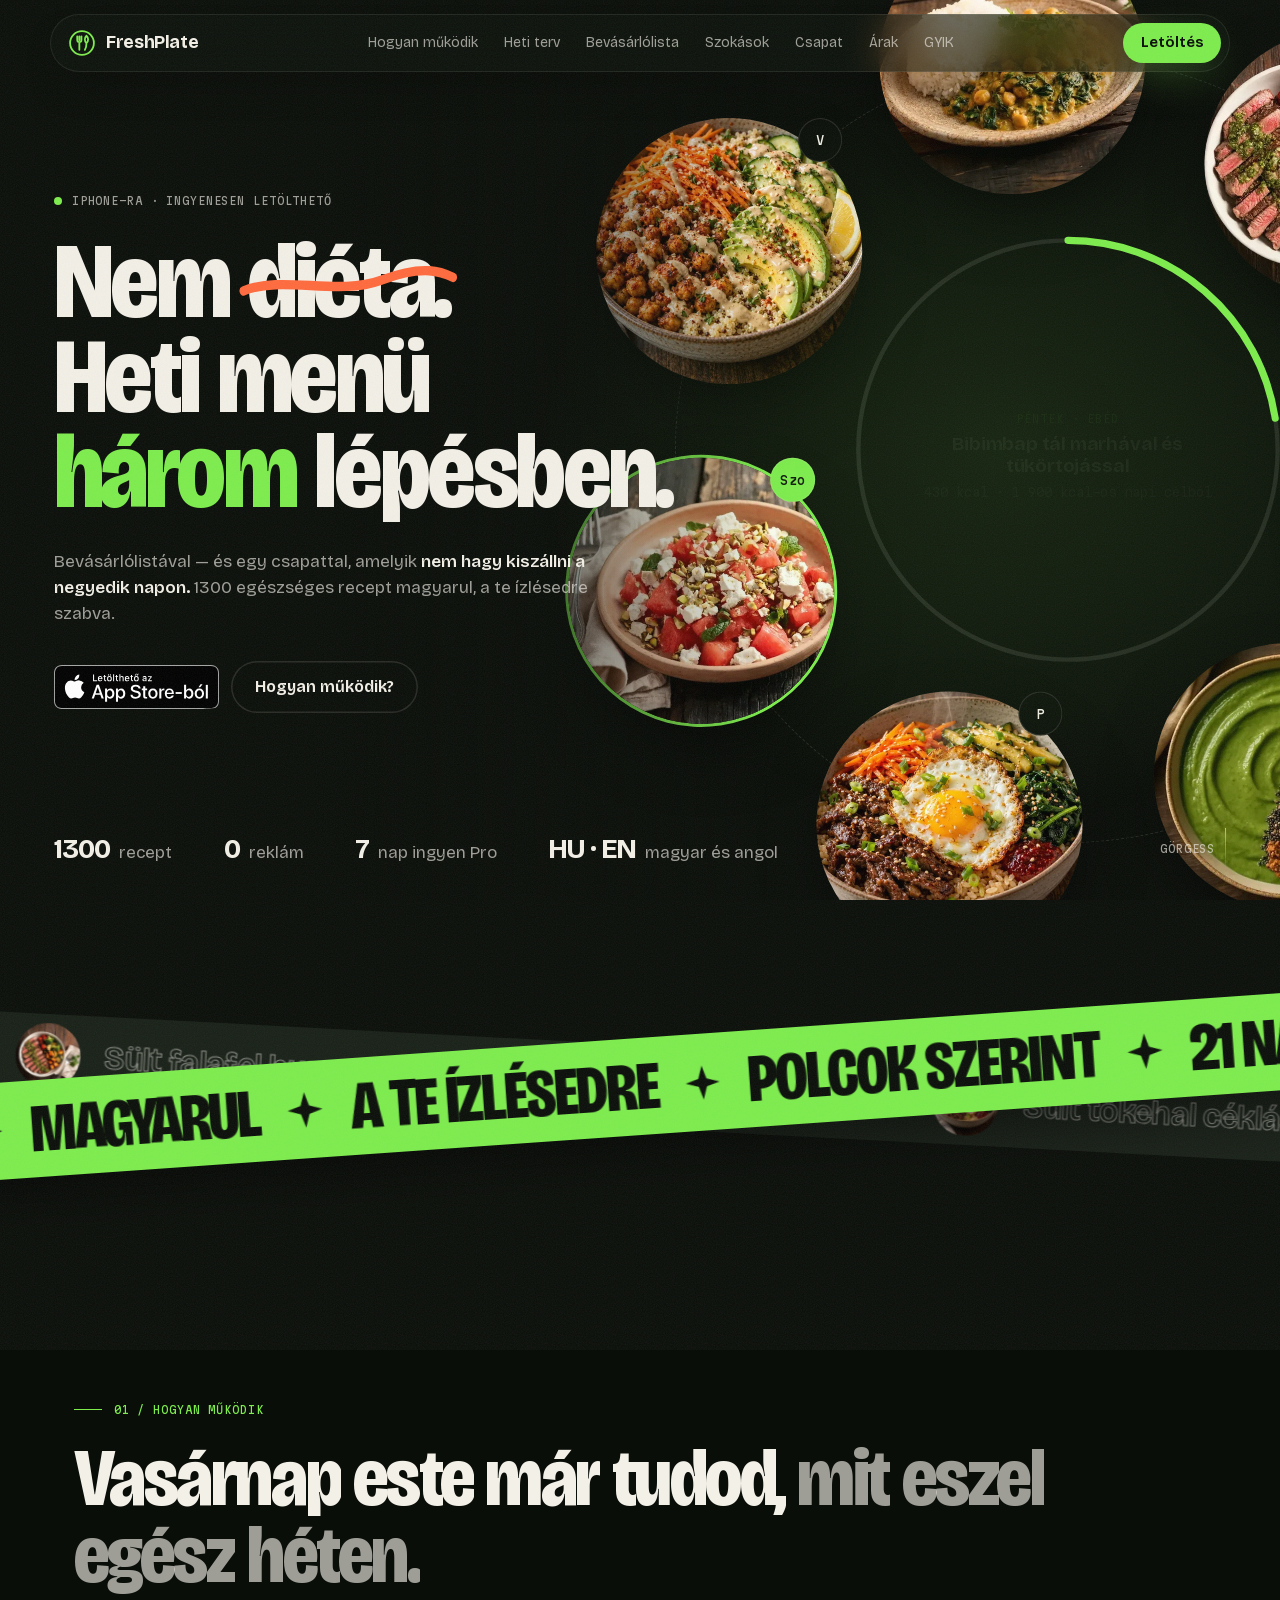
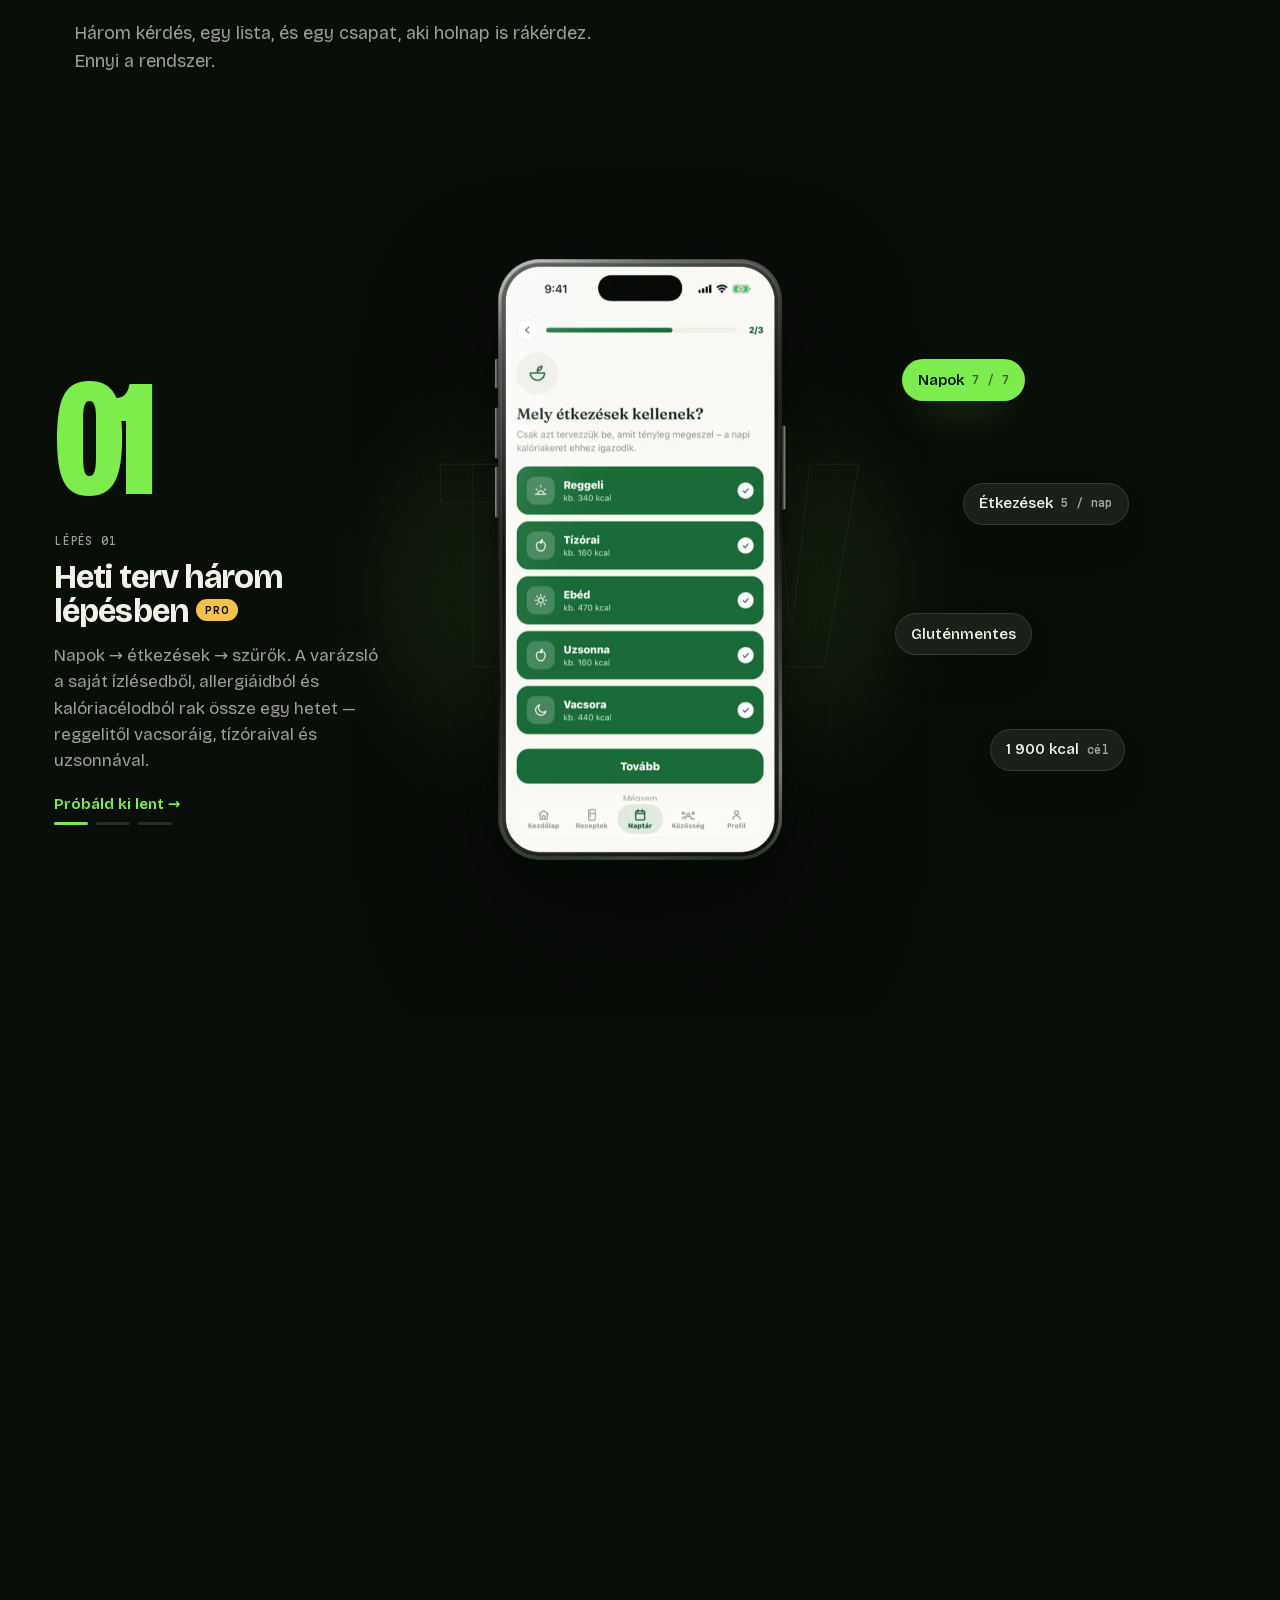
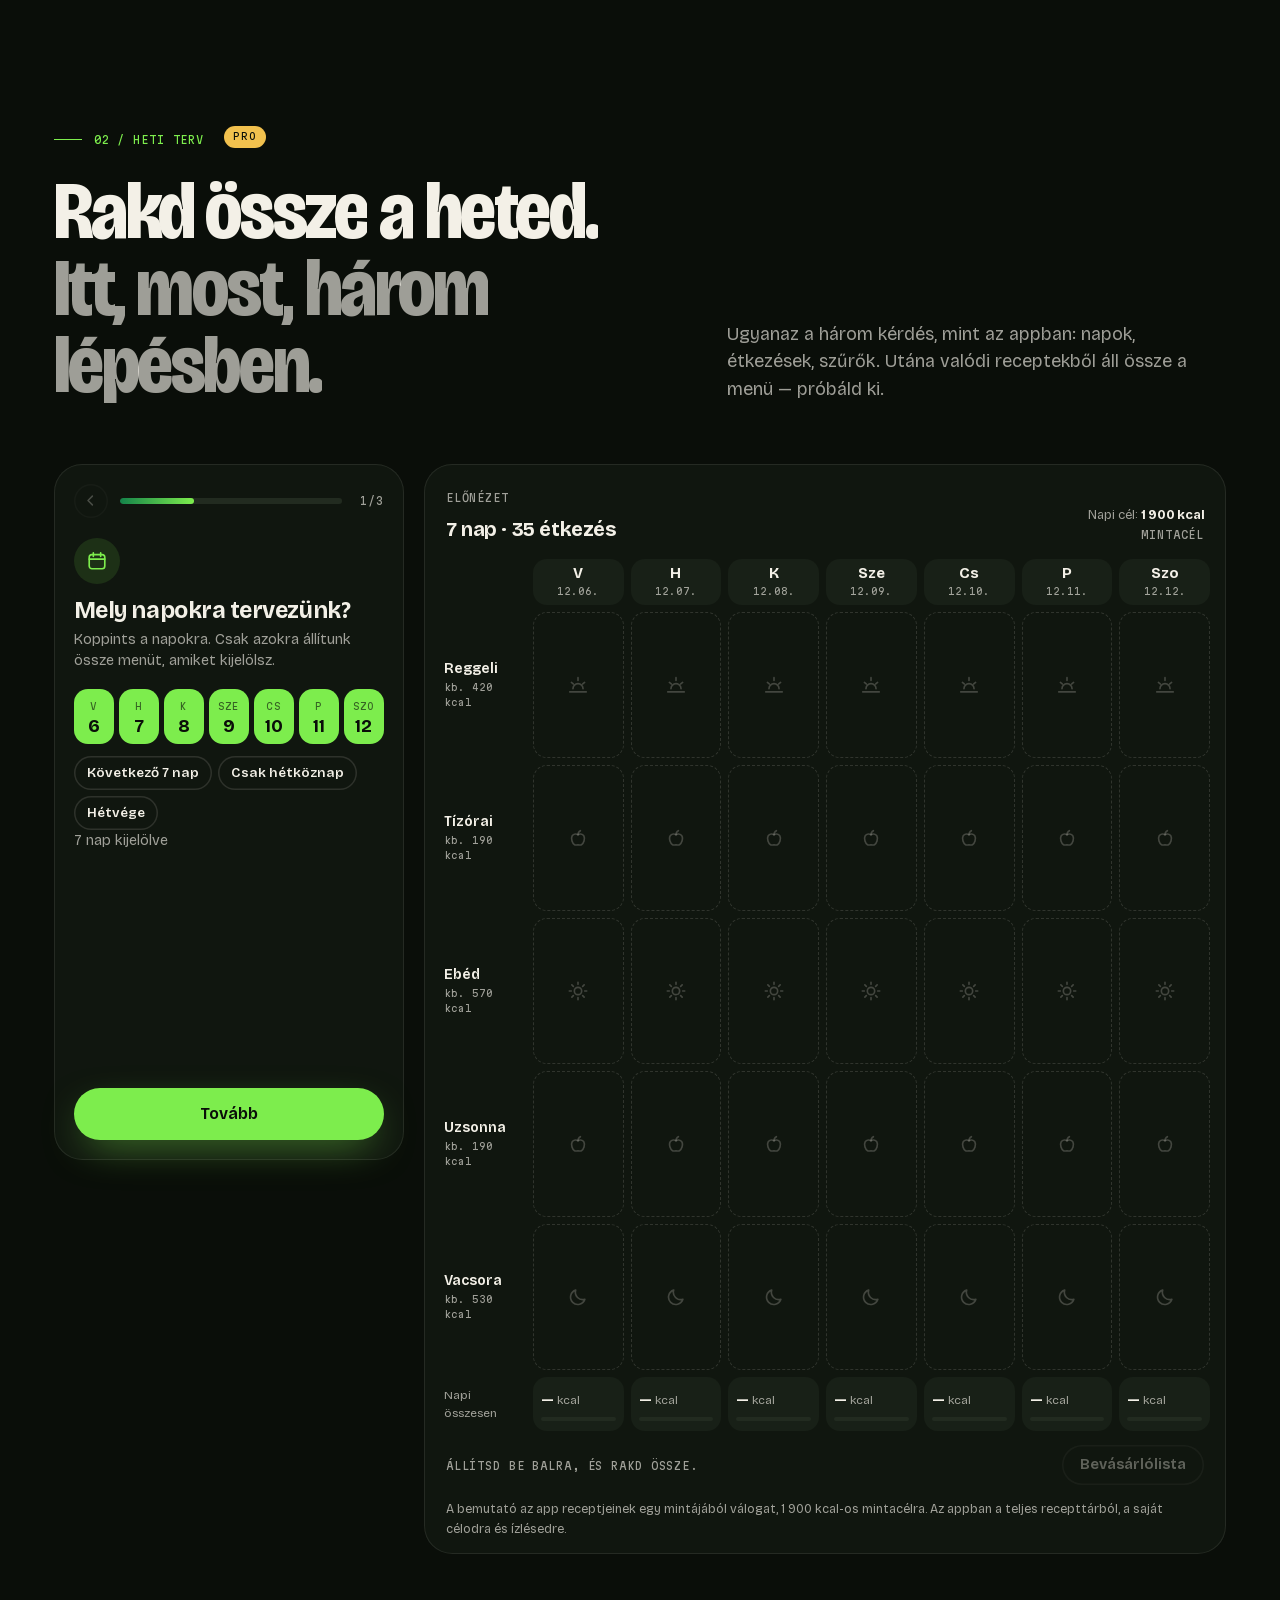
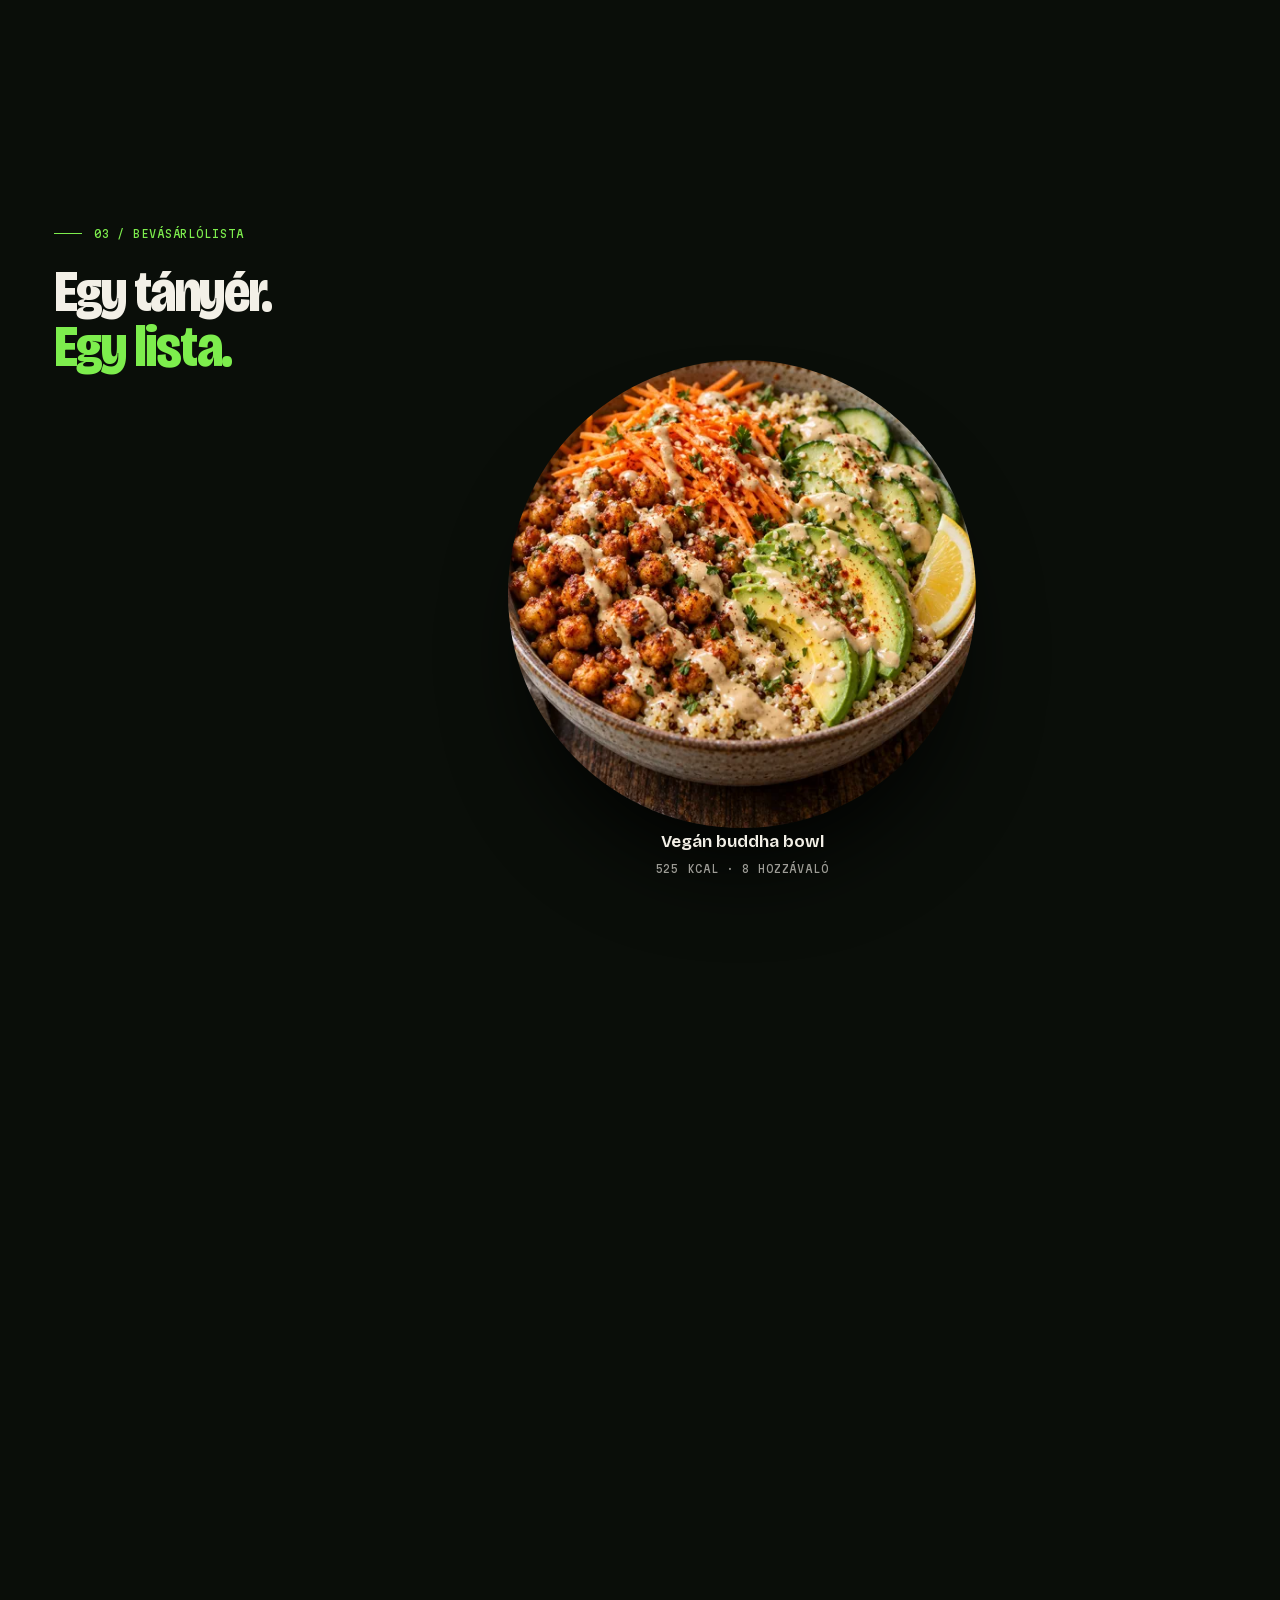
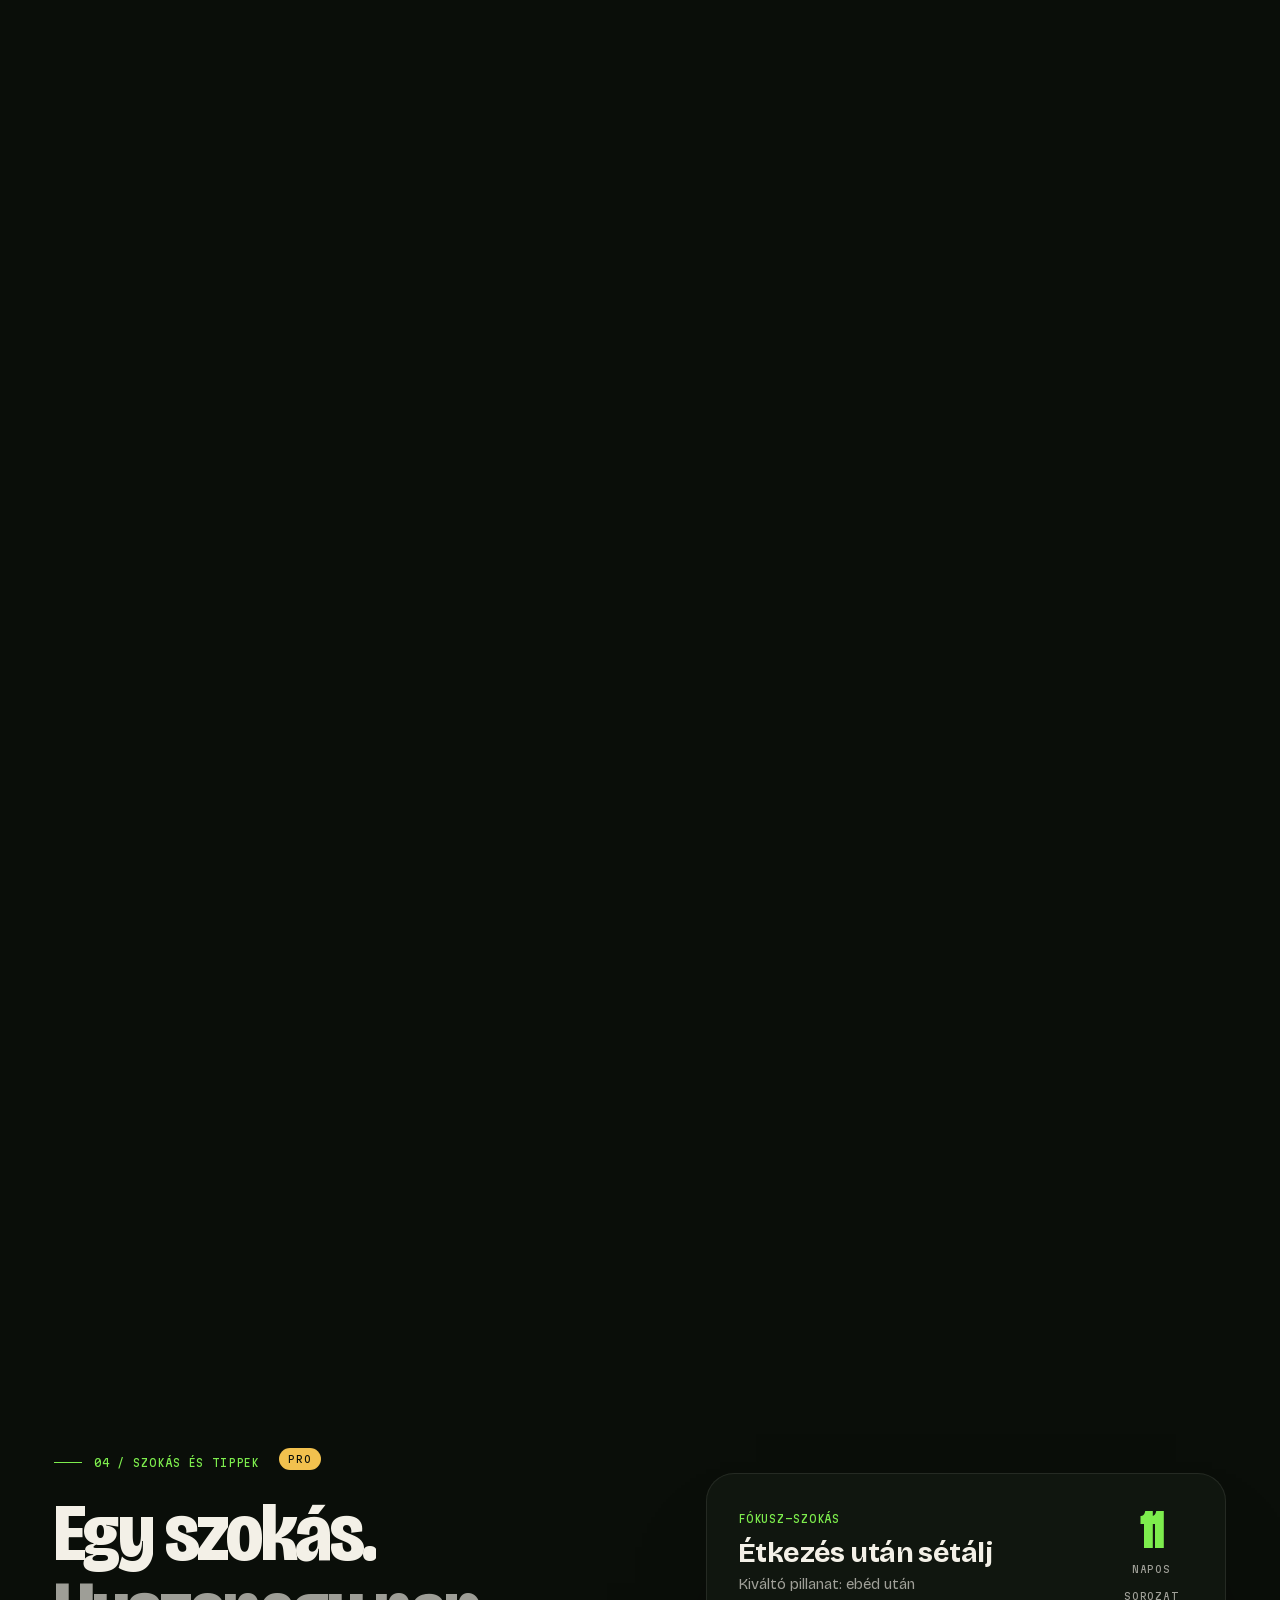
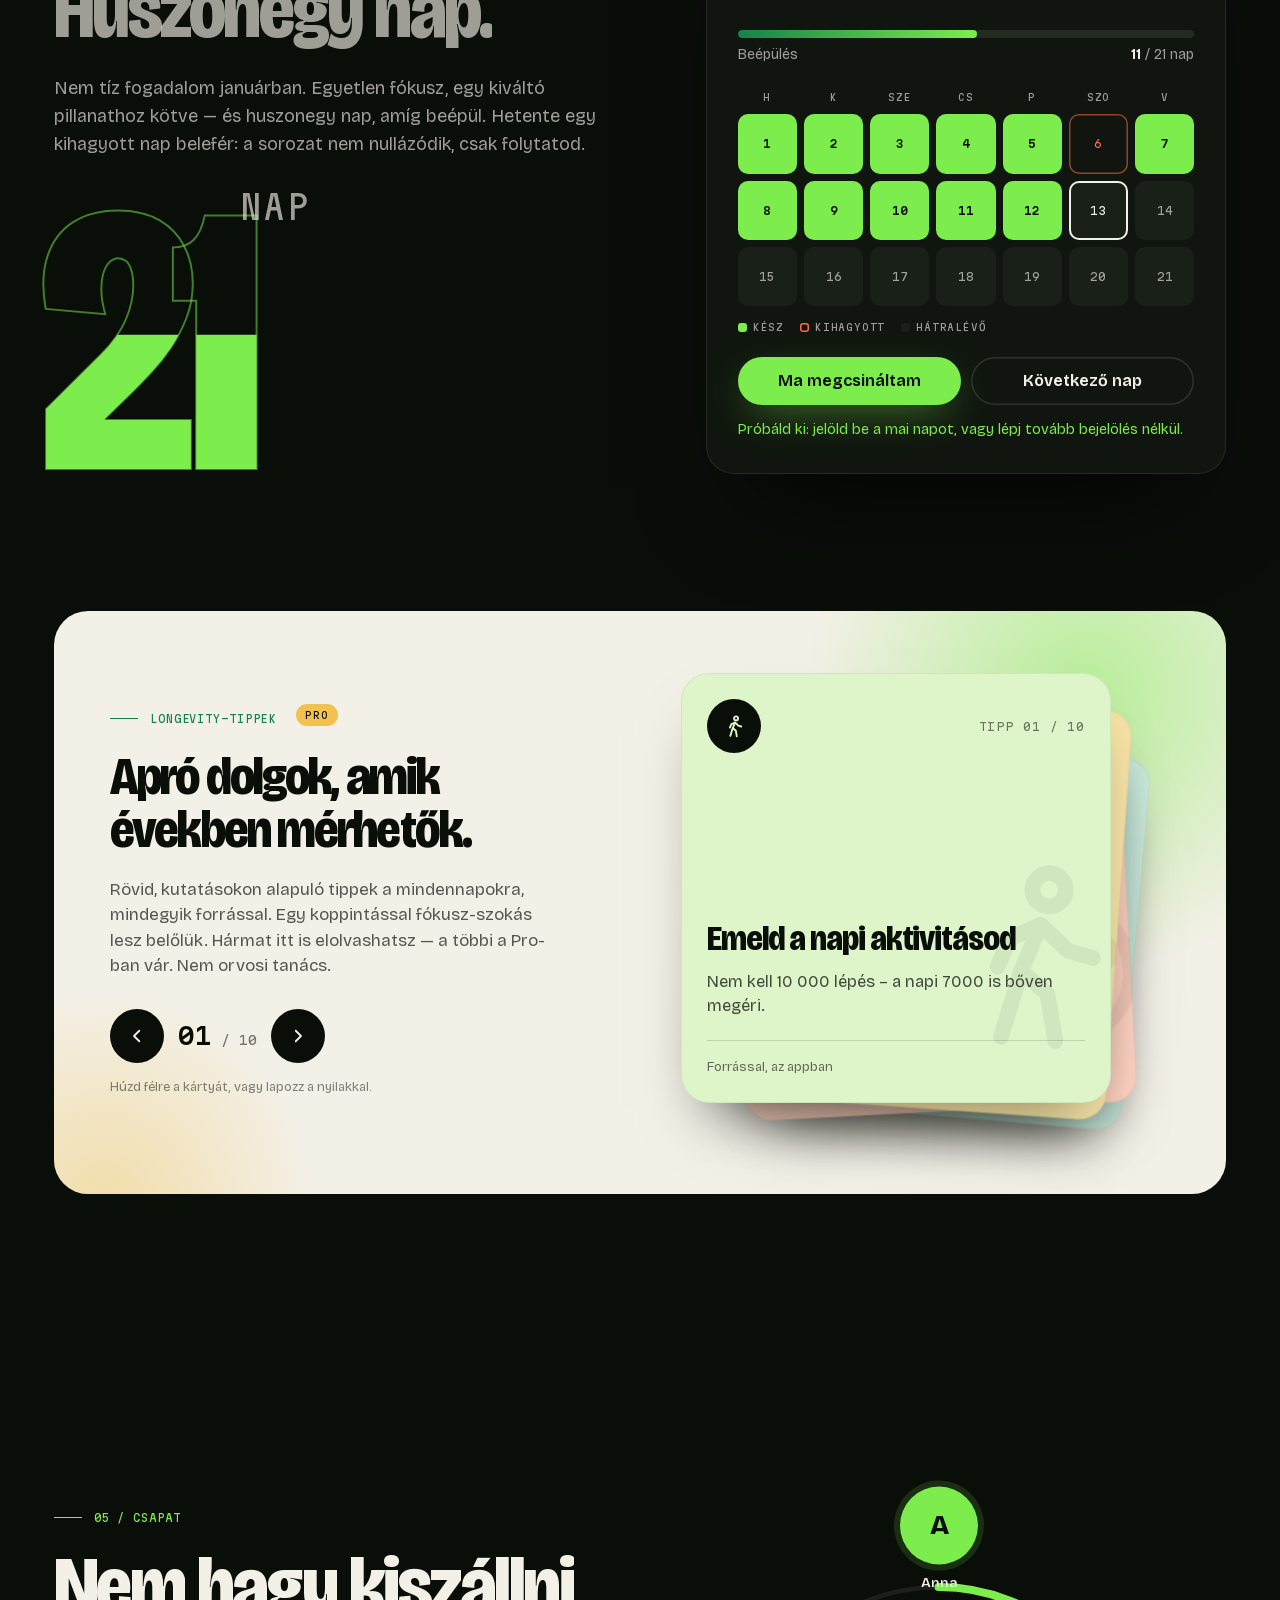
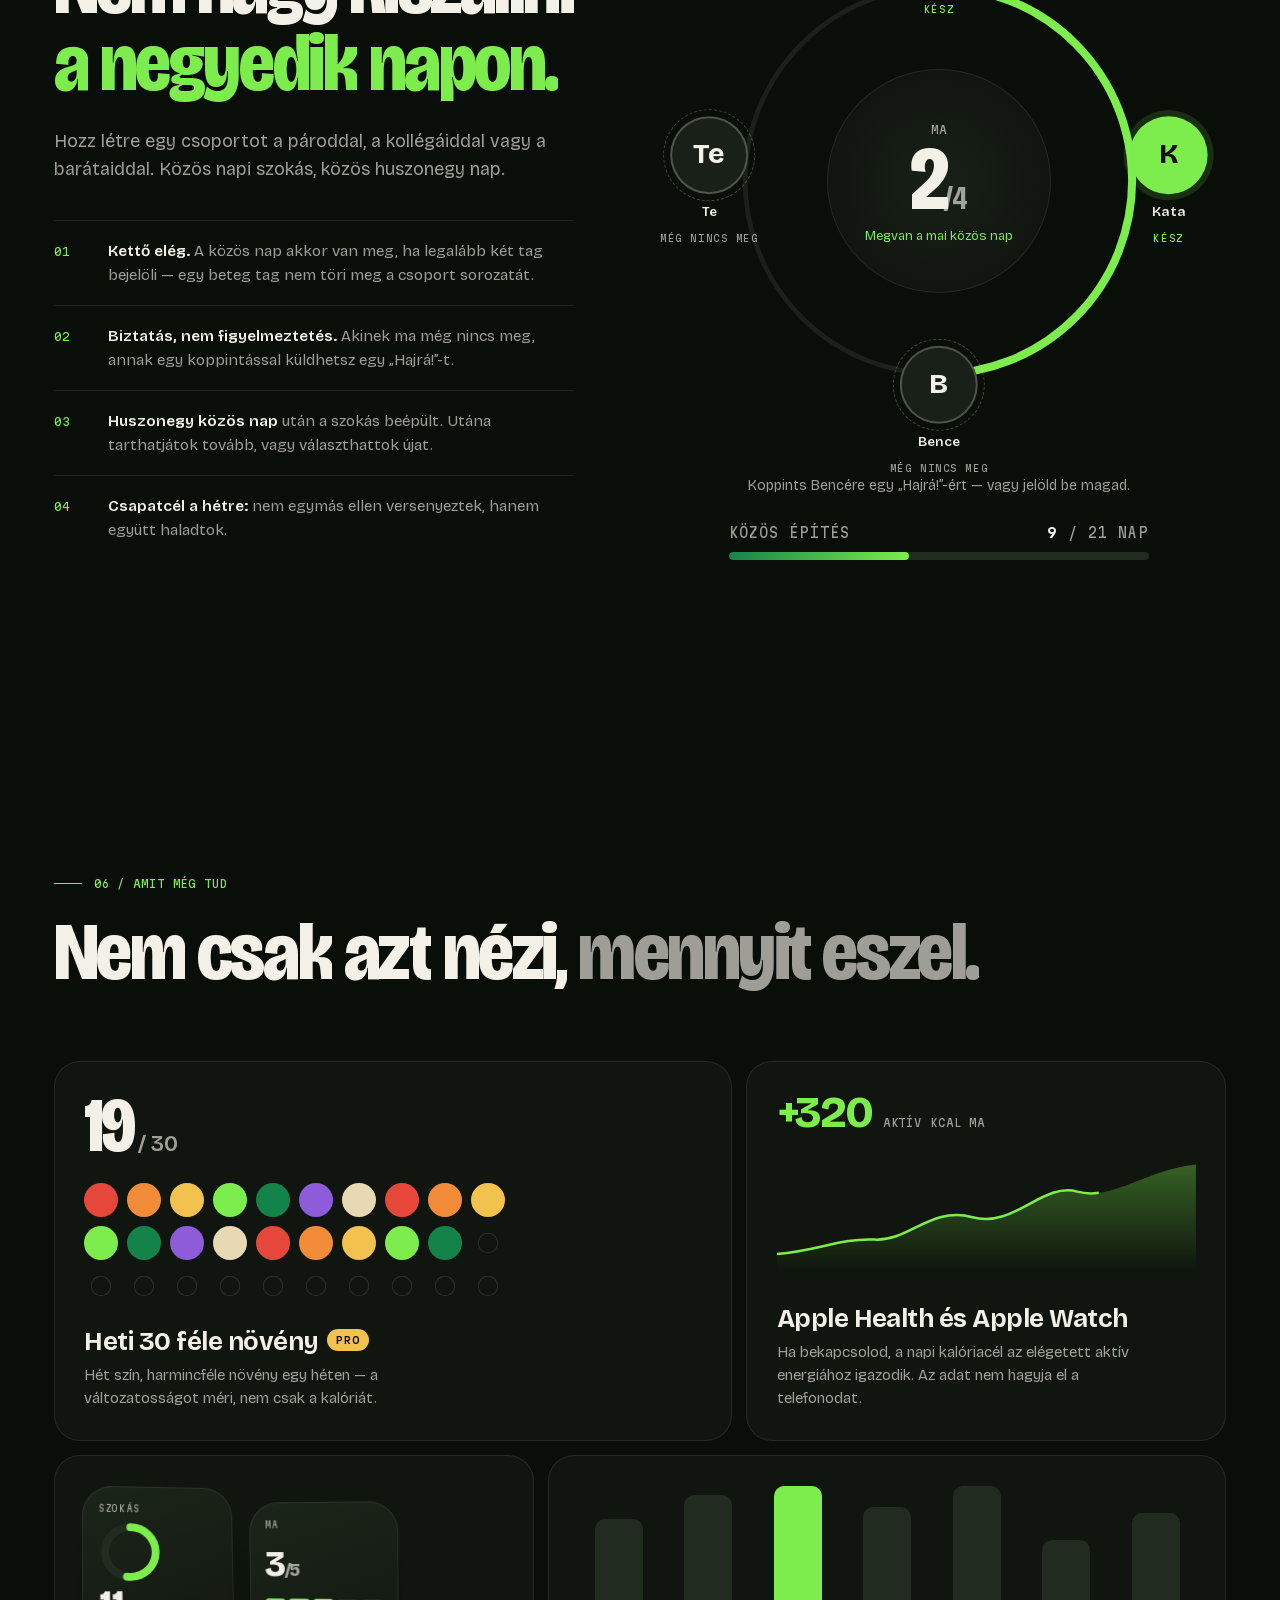
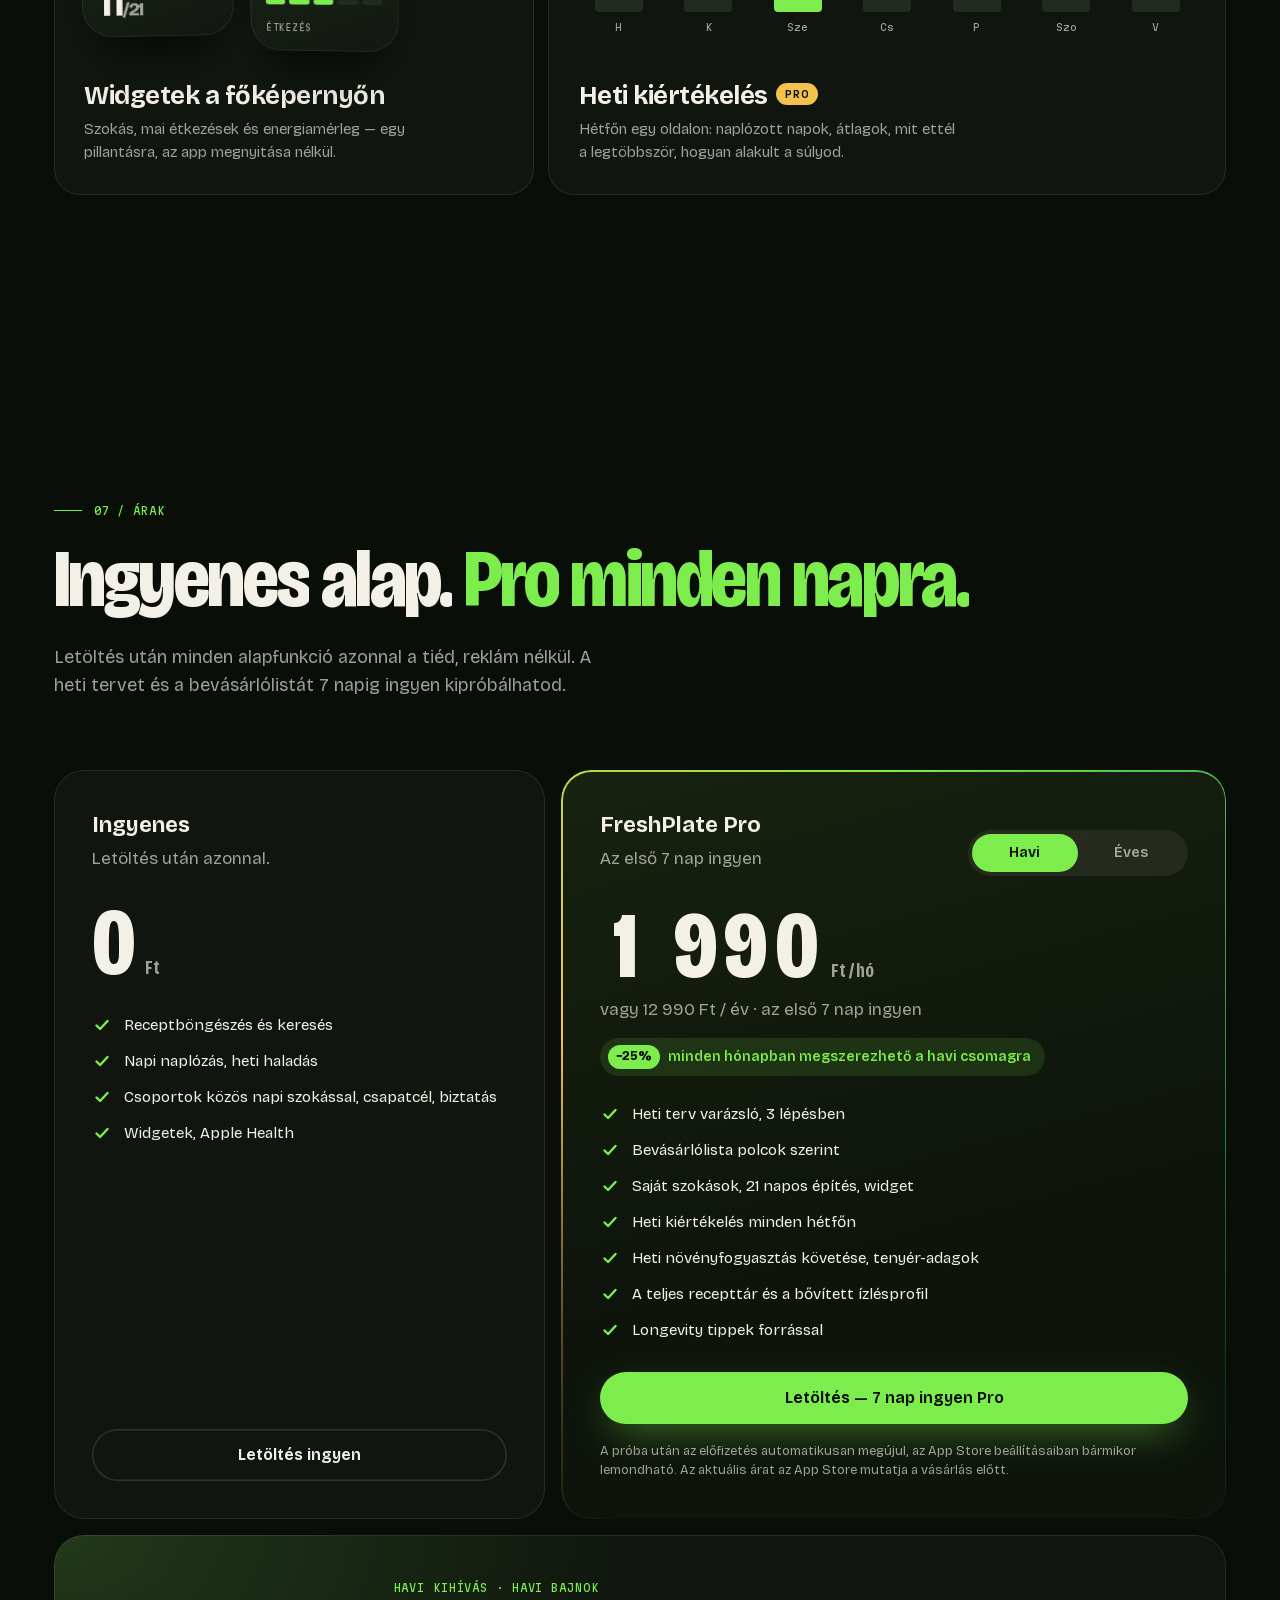
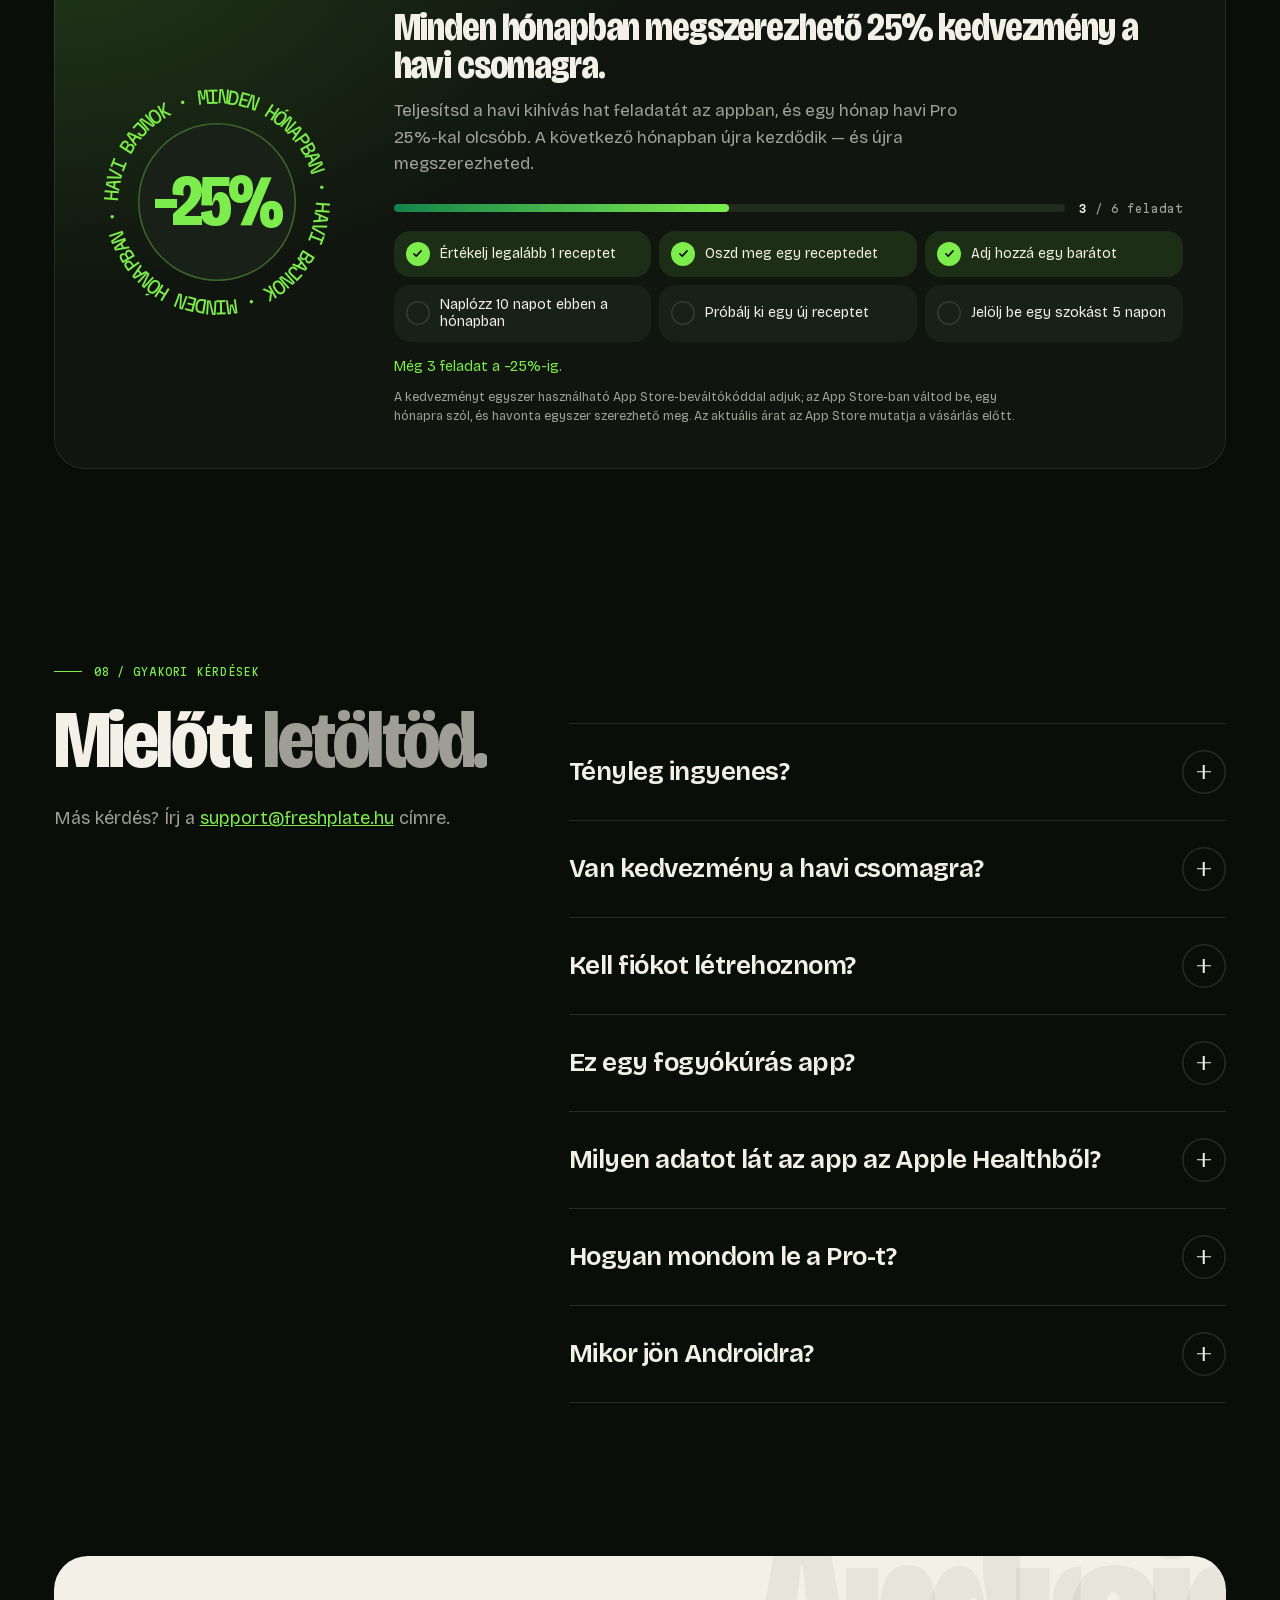
==== commit b2eab88a: "Weboldal: a 21-es szám kitöltése fedi a körvonalat, középre tett áthúzás a „diéta” szón, új bibimbap" ====
--- a/index.html
+++ b/index.html
@@ -137,7 +137,7 @@
 h1 .ln>span{display:inline-block;position:relative}
 h1 .lime{color:var(--lime)}
 .strike{position:relative;display:inline-block}
-.strike svg{position:absolute;left:-4%;top:46%;width:108%;height:.5em;overflow:visible;color:var(--paprika);pointer-events:none}
+.strike svg{position:absolute;left:-4%;top:22%;width:108%;height:.5em;overflow:visible;color:var(--paprika);pointer-events:none}
 .strike path{stroke-dasharray:1;stroke-dashoffset:1;opacity:0}
 .hero-sub{margin:30px 0 0;max-width:540px;font-size:clamp(17px,1.35vw,20px);color:var(--mute);line-height:1.5}
 .hero-sub b{color:var(--cream);font-weight:600}
@@ -270,7 +270,7 @@
 /* ---------- HABIT ---------- */
 .habit-sec .wrap{display:grid;grid-template-columns:1.05fr .95fr;gap:clamp(30px,6vw,100px);align-items:center}
 .big21{position:relative;display:inline-block;font-weight:800;font-size:clamp(220px,30vw,470px);line-height:.8;letter-spacing:-.07em;font-variation-settings:'opsz' 96,'wdth' 75;color:transparent;-webkit-text-stroke:2px rgba(125,237,77,.5);margin:30px 0 0 -.04em;user-select:none}
-.big21::after{content:"21";position:absolute;inset:0;color:var(--lime);-webkit-text-stroke:0;clip-path:inset(calc(100% - var(--f,0%)) 0 0 0);transition:clip-path .9s var(--ease)}
+.big21::after{content:"21";position:absolute;inset:0;color:var(--lime);-webkit-text-stroke:0;clip-path:inset(calc(100% - var(--f,0%)) -40% 0 -10%);transition:clip-path .9s var(--ease)}
 .big21 small{position:absolute;left:100%;margin-left:.08em;top:.12em;font-size:.09em;letter-spacing:.06em;font-family:var(--mono);font-weight:400;-webkit-text-stroke:0;color:var(--mute);text-transform:uppercase}
 .habit{background:var(--ink2);border-radius:28px;padding:clamp(20px,2.6vw,32px);box-shadow:inset 0 0 0 1px var(--hair),0 60px 100px -50px rgba(0,0,0,.9);position:relative}
 .h-top{display:flex;justify-content:space-between;gap:16px;align-items:flex-start}
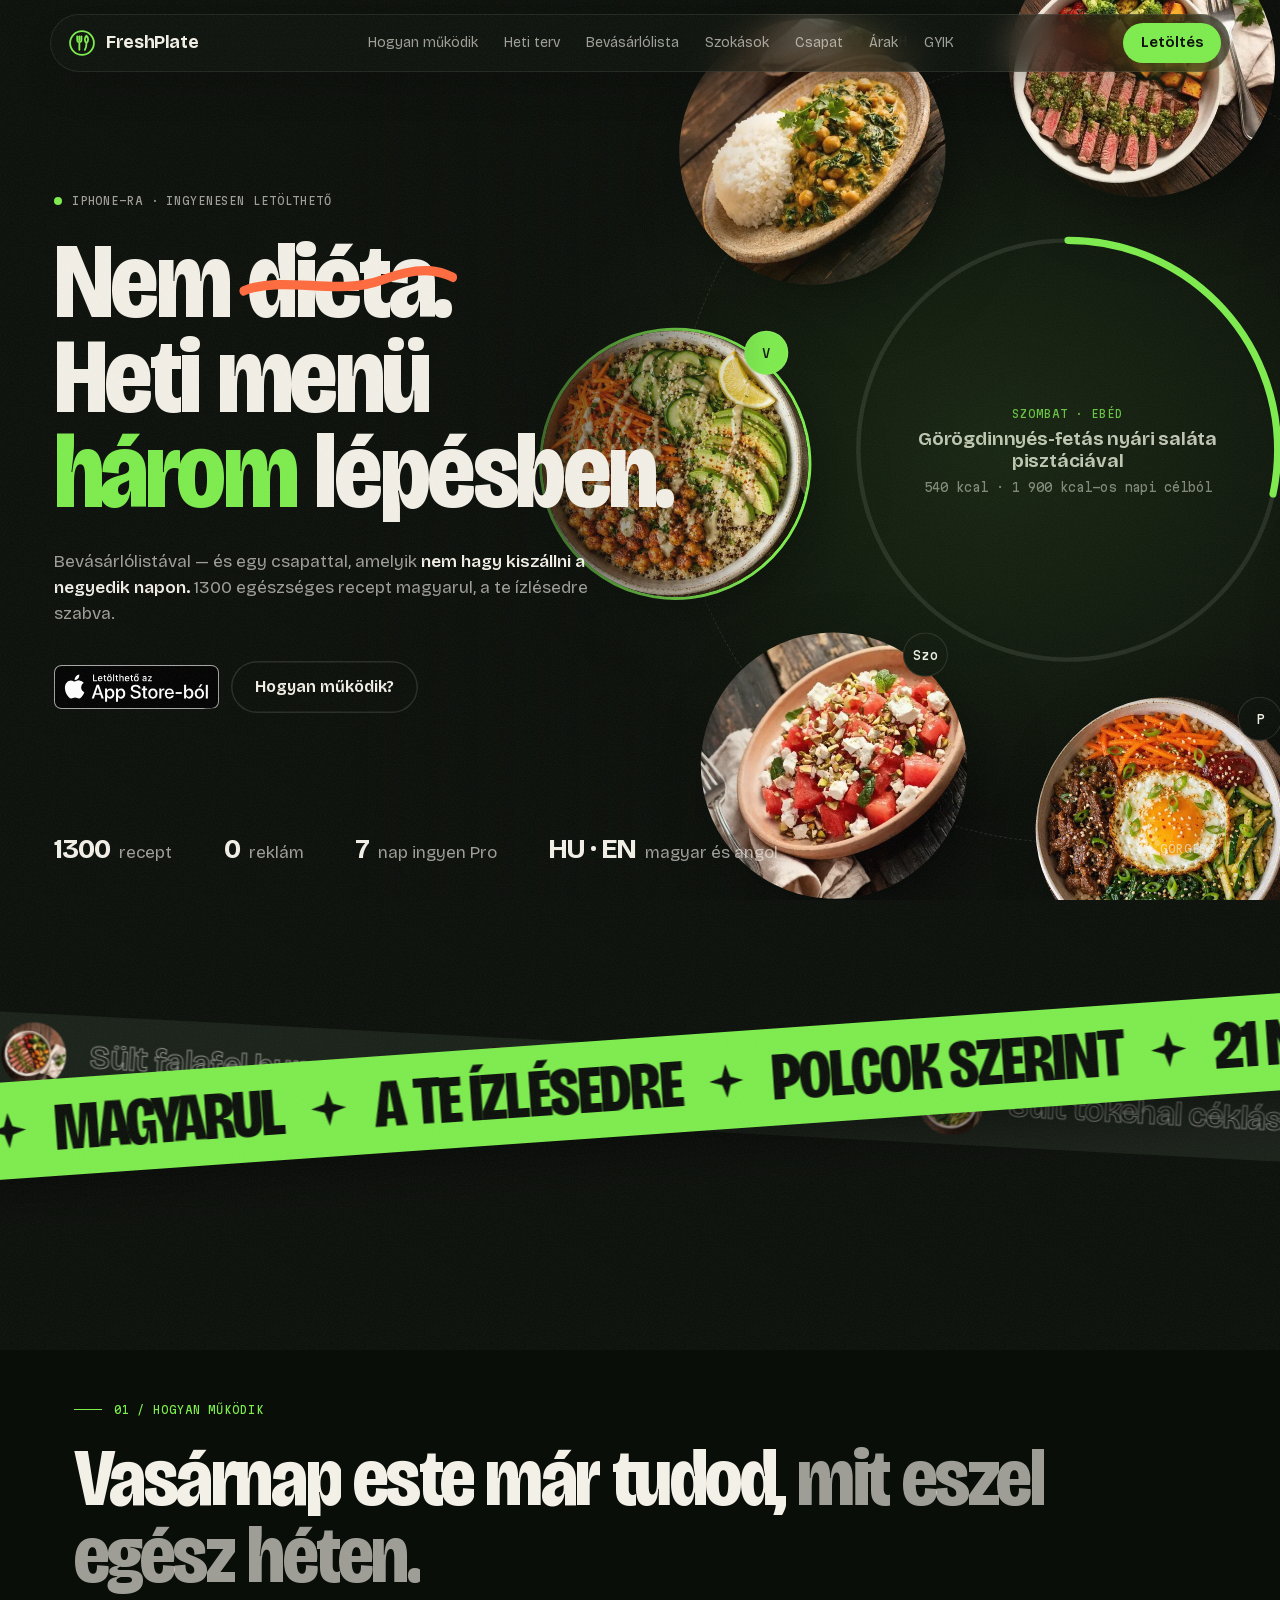
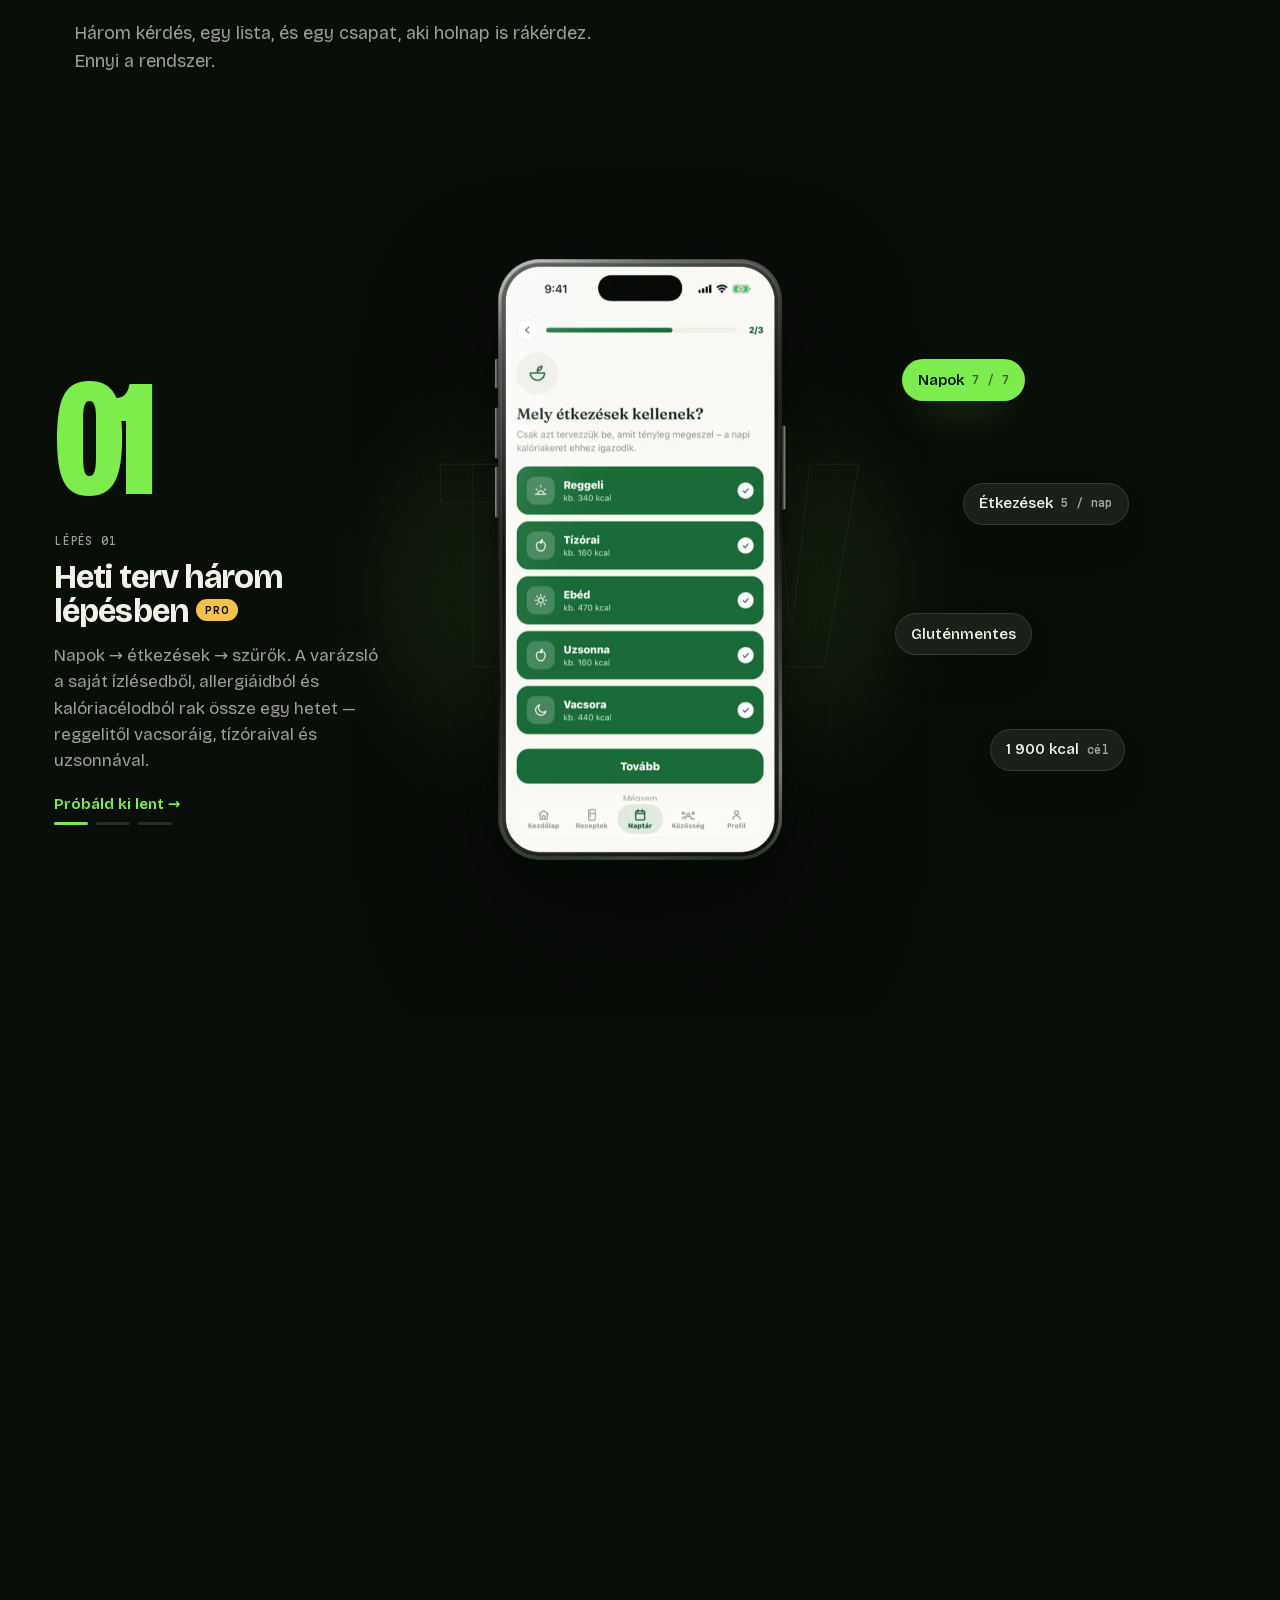
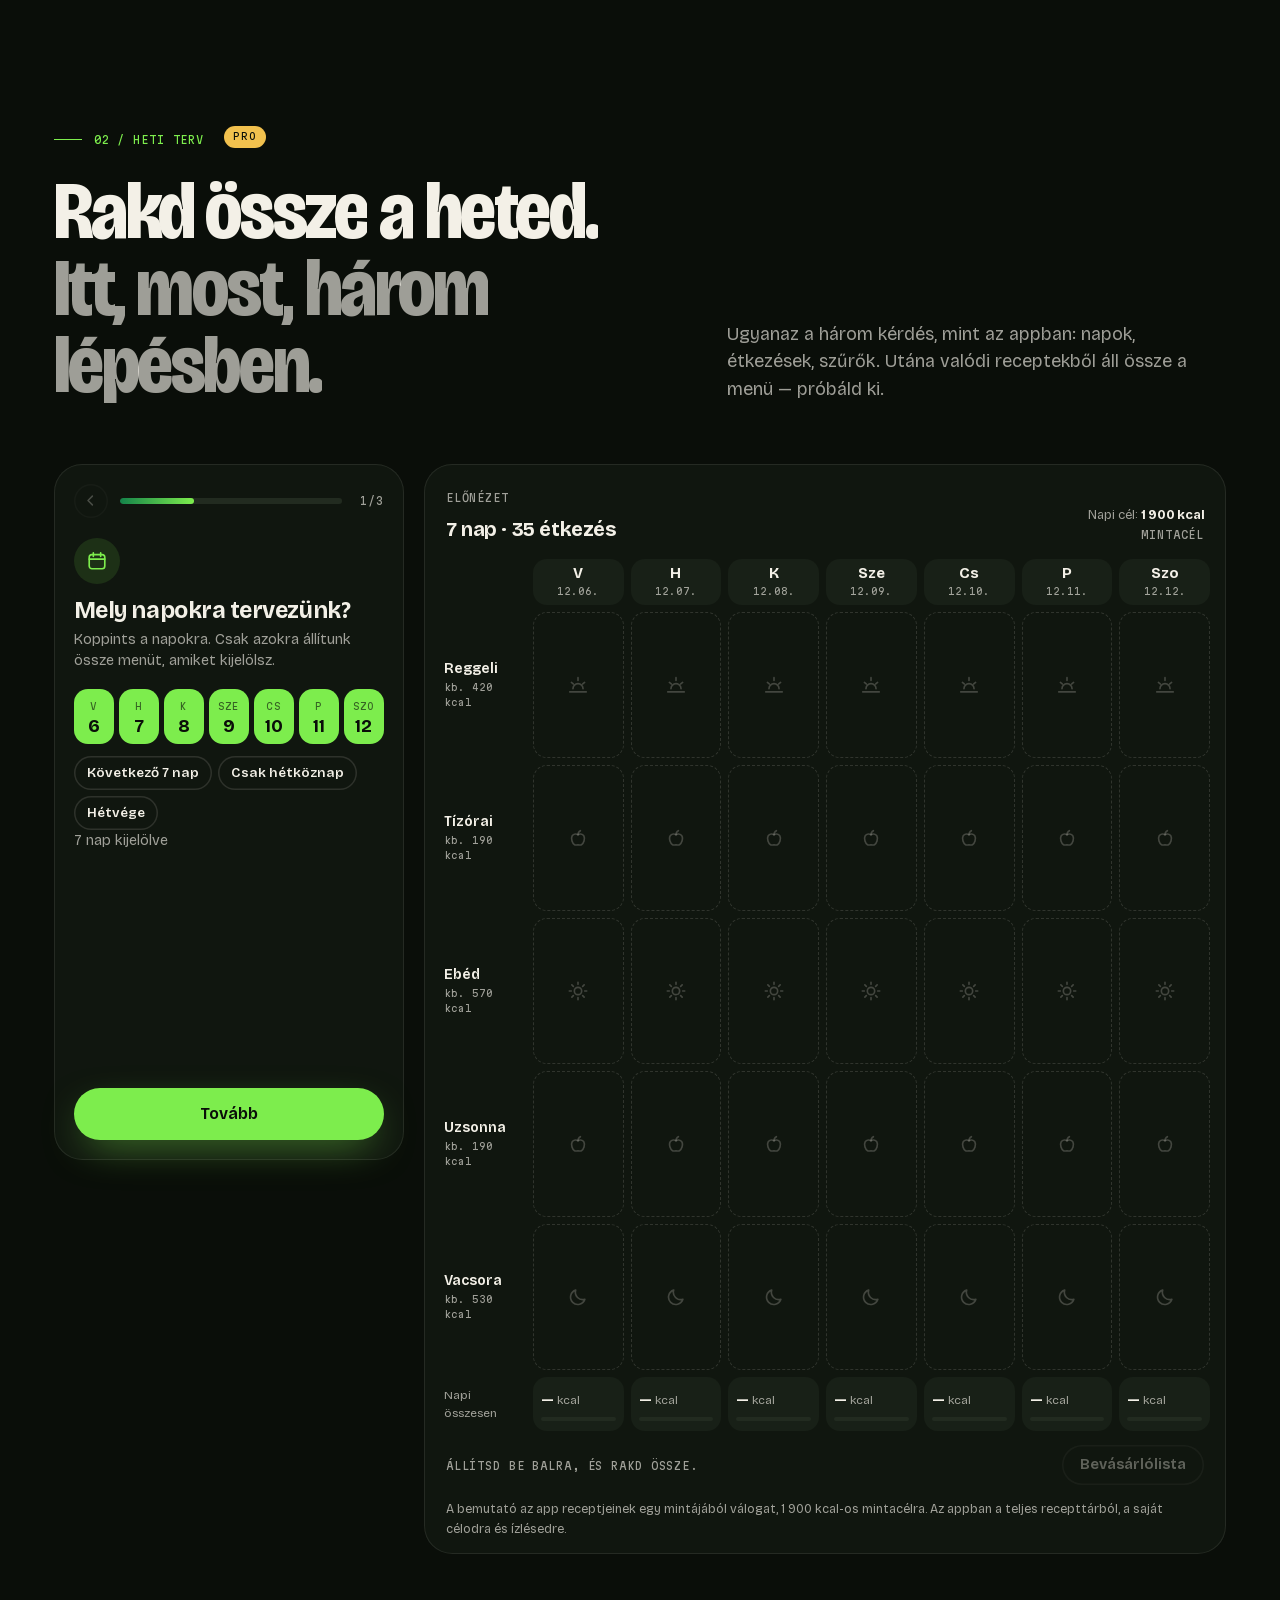
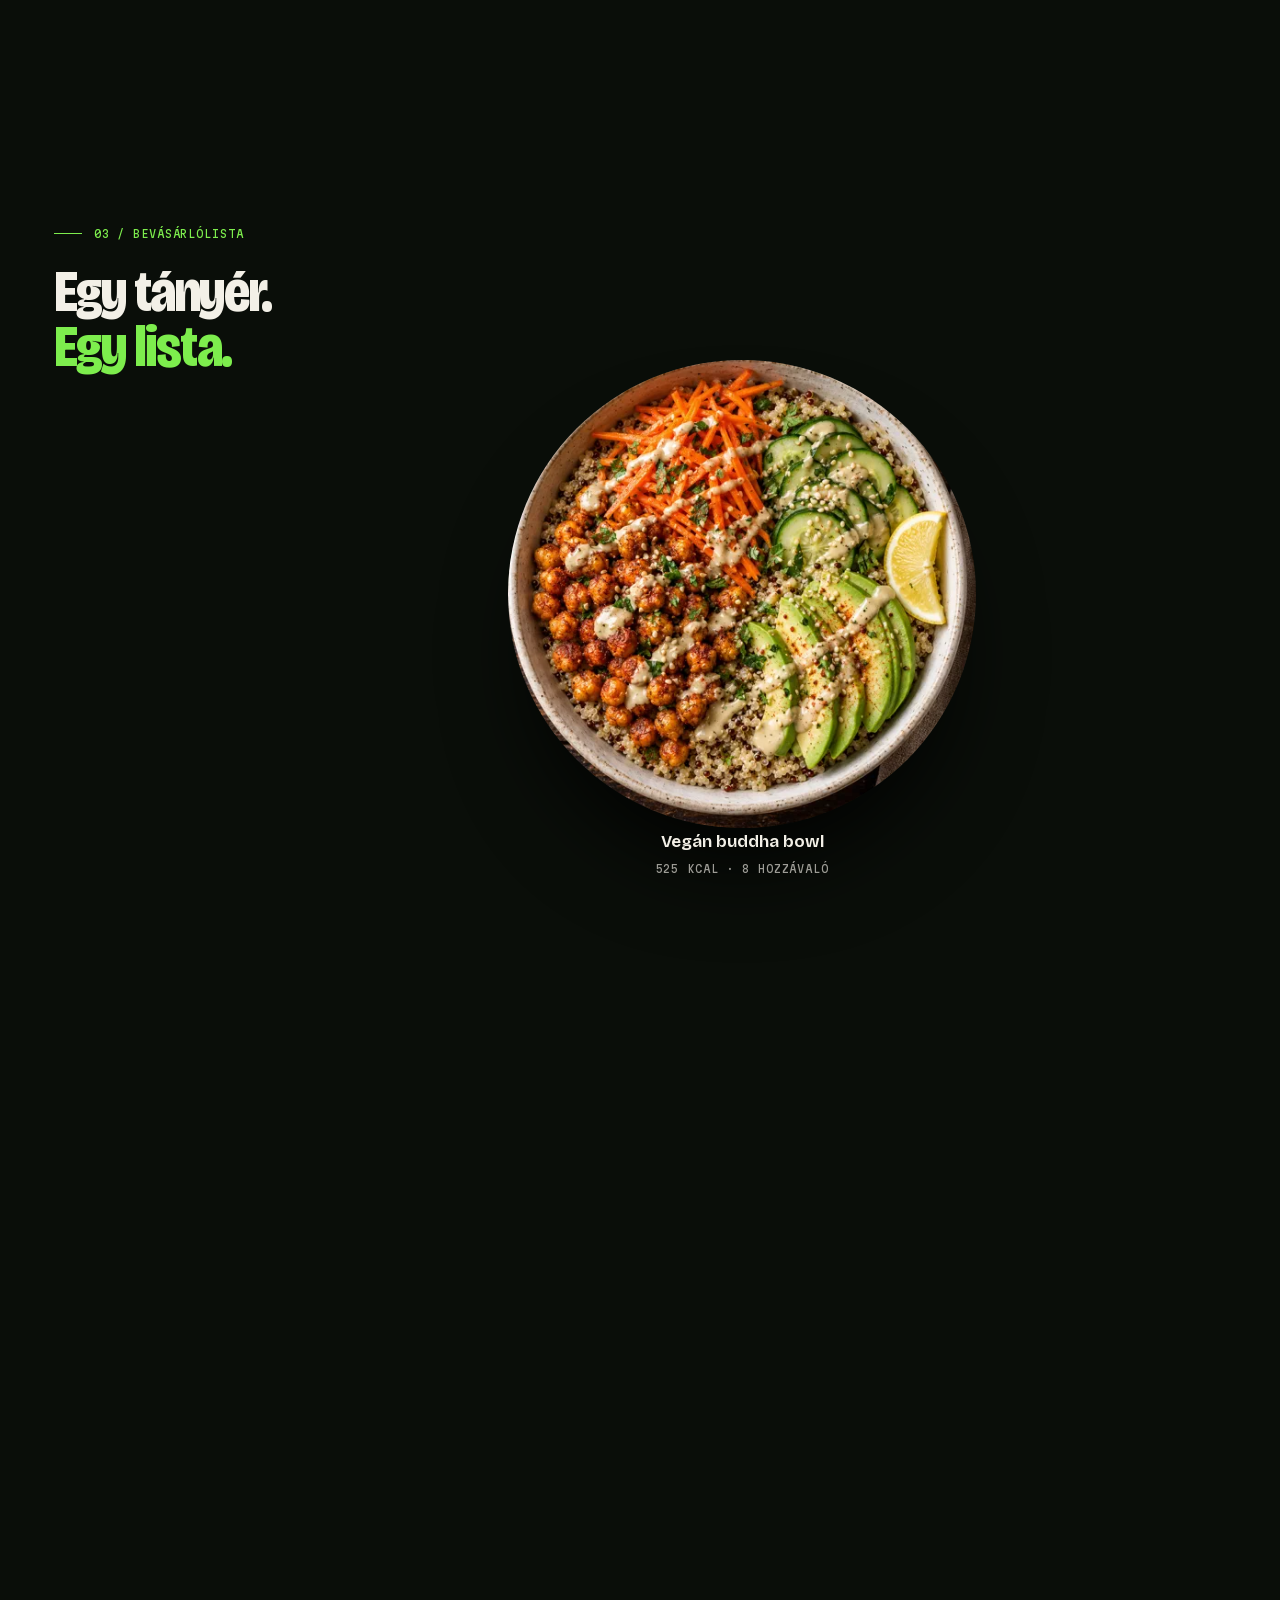
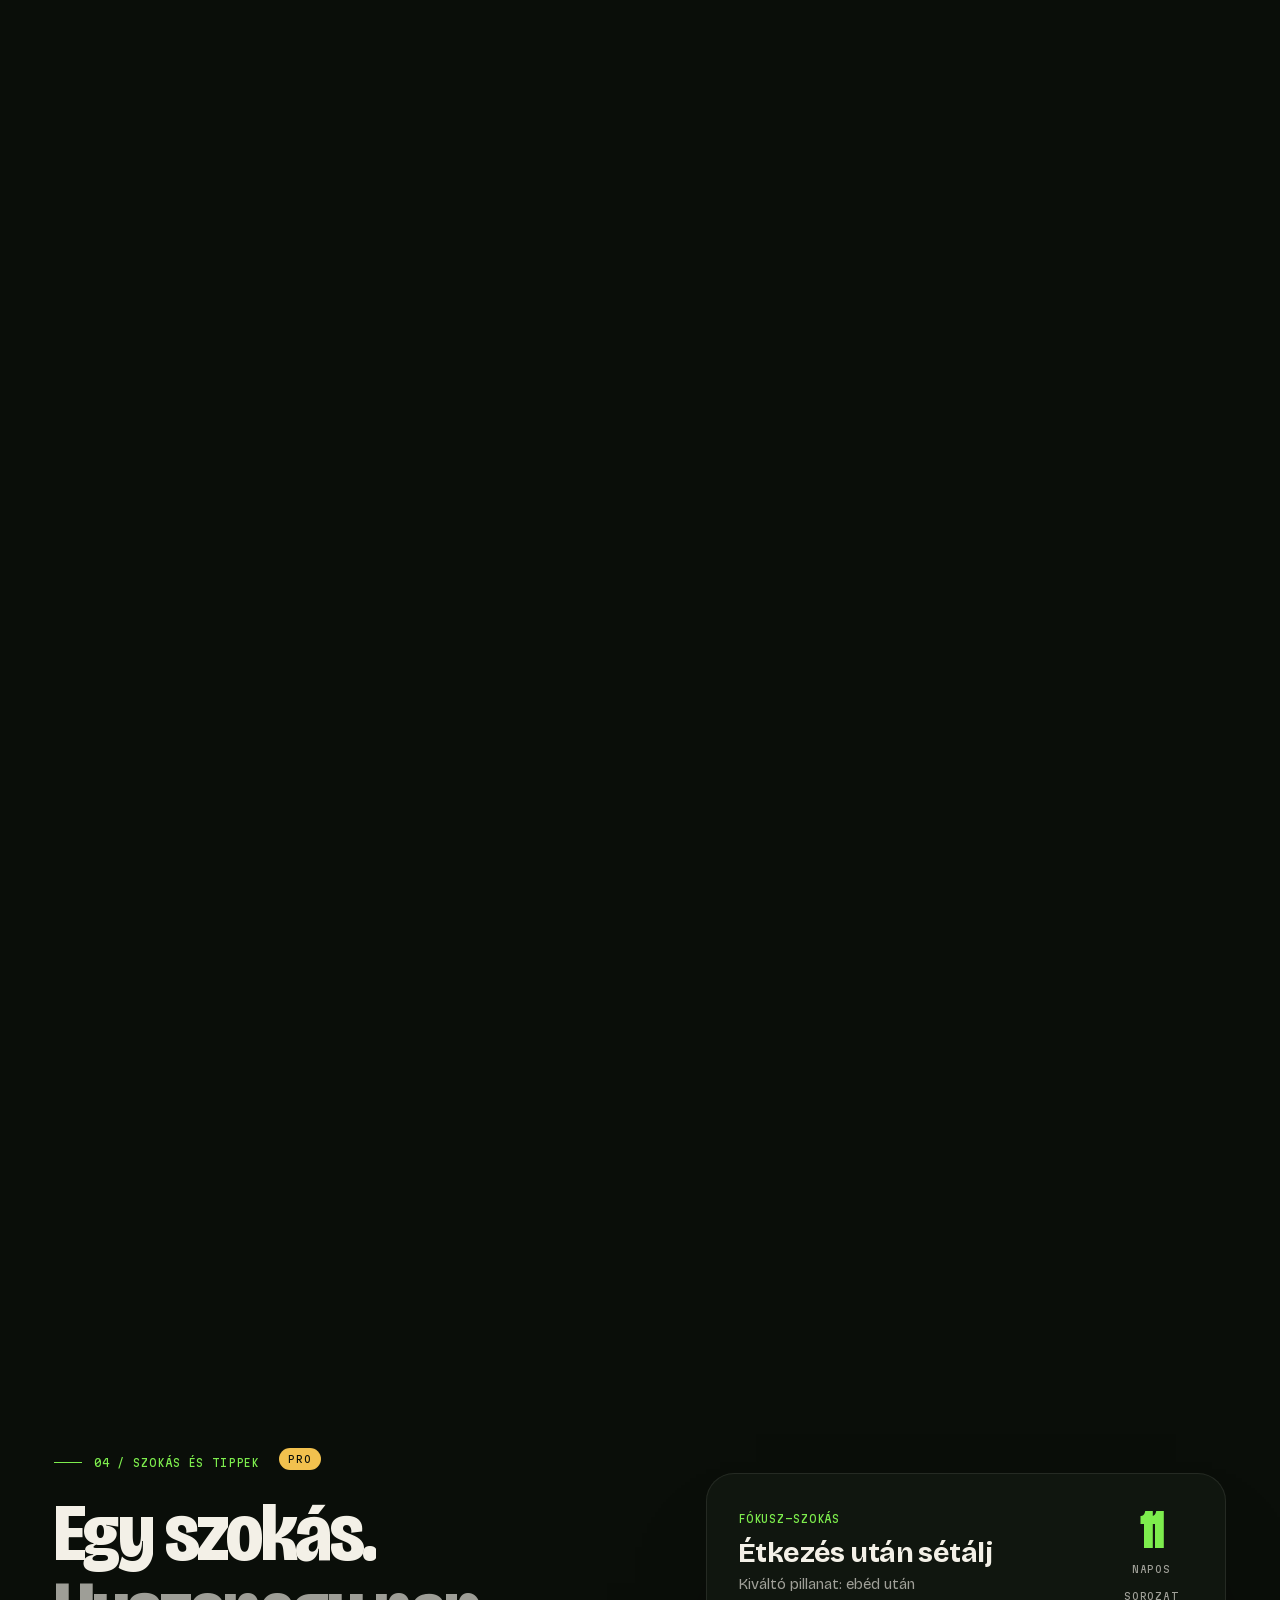
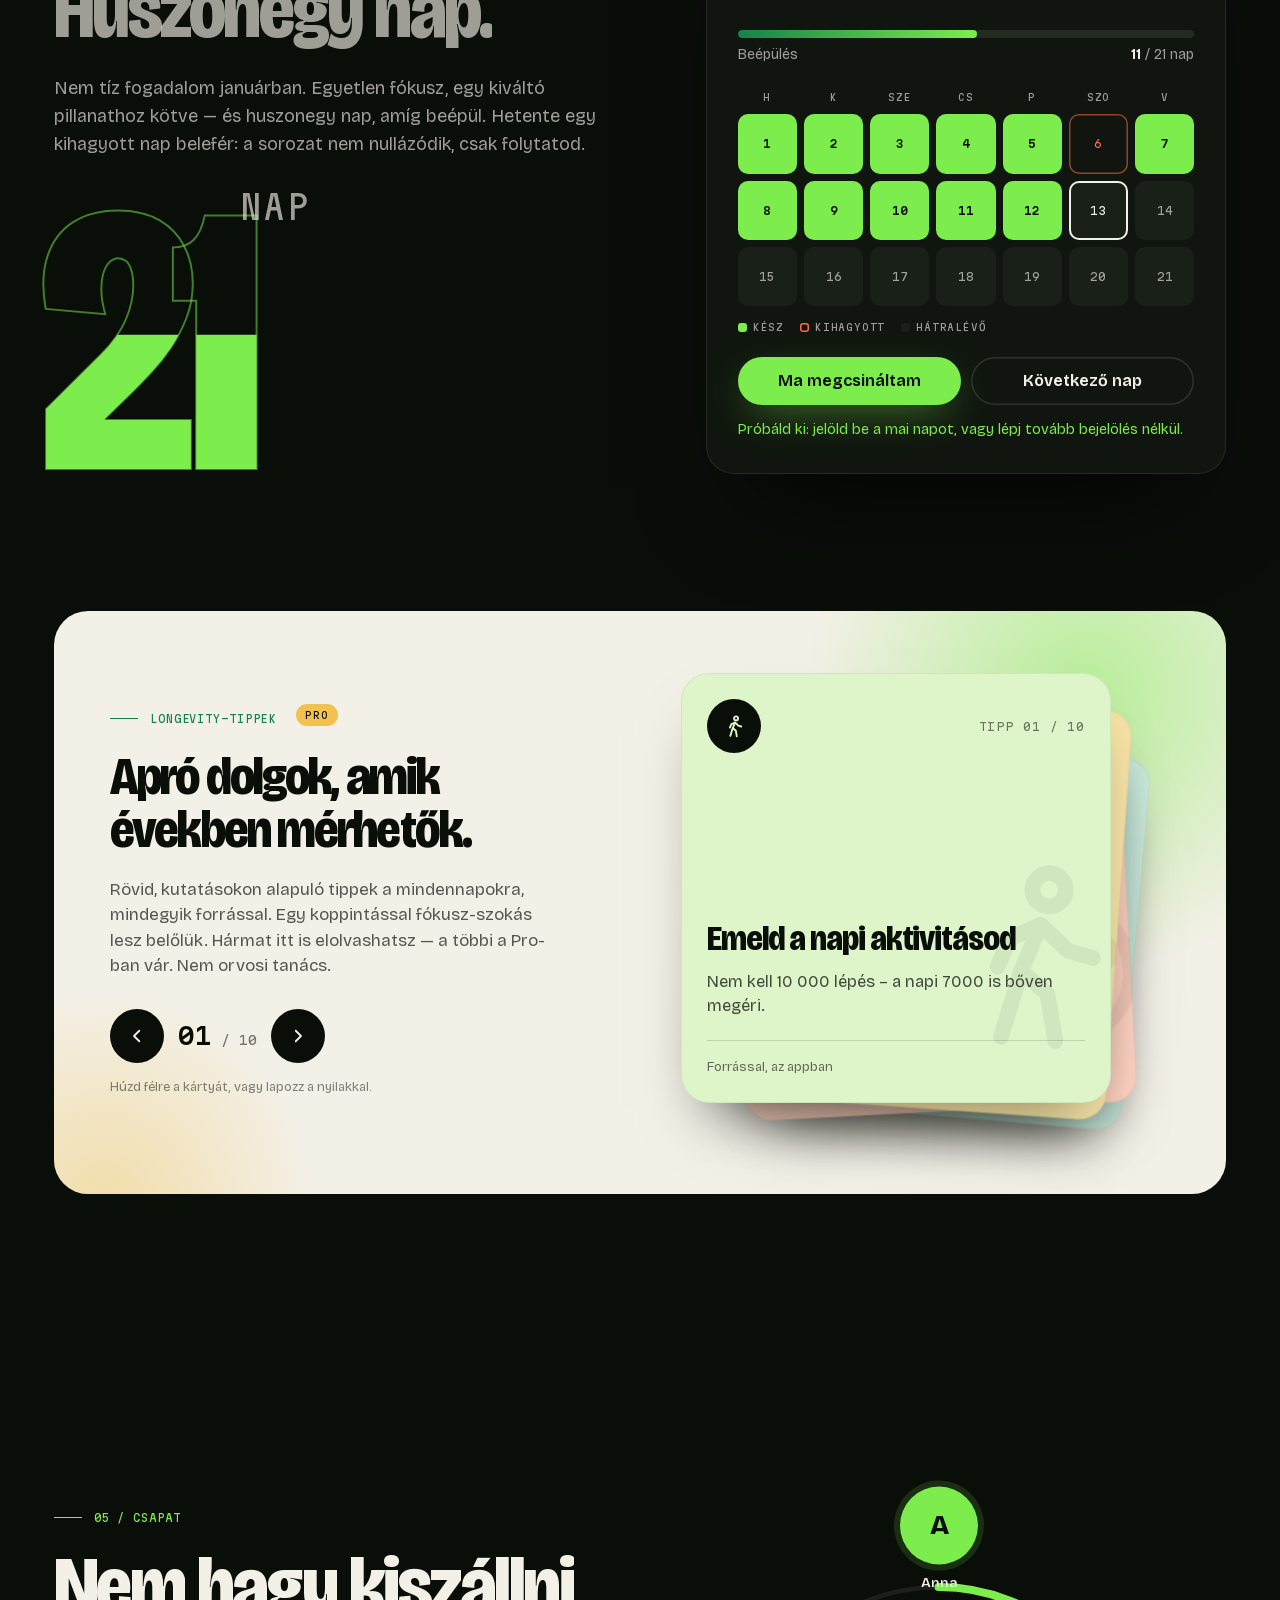
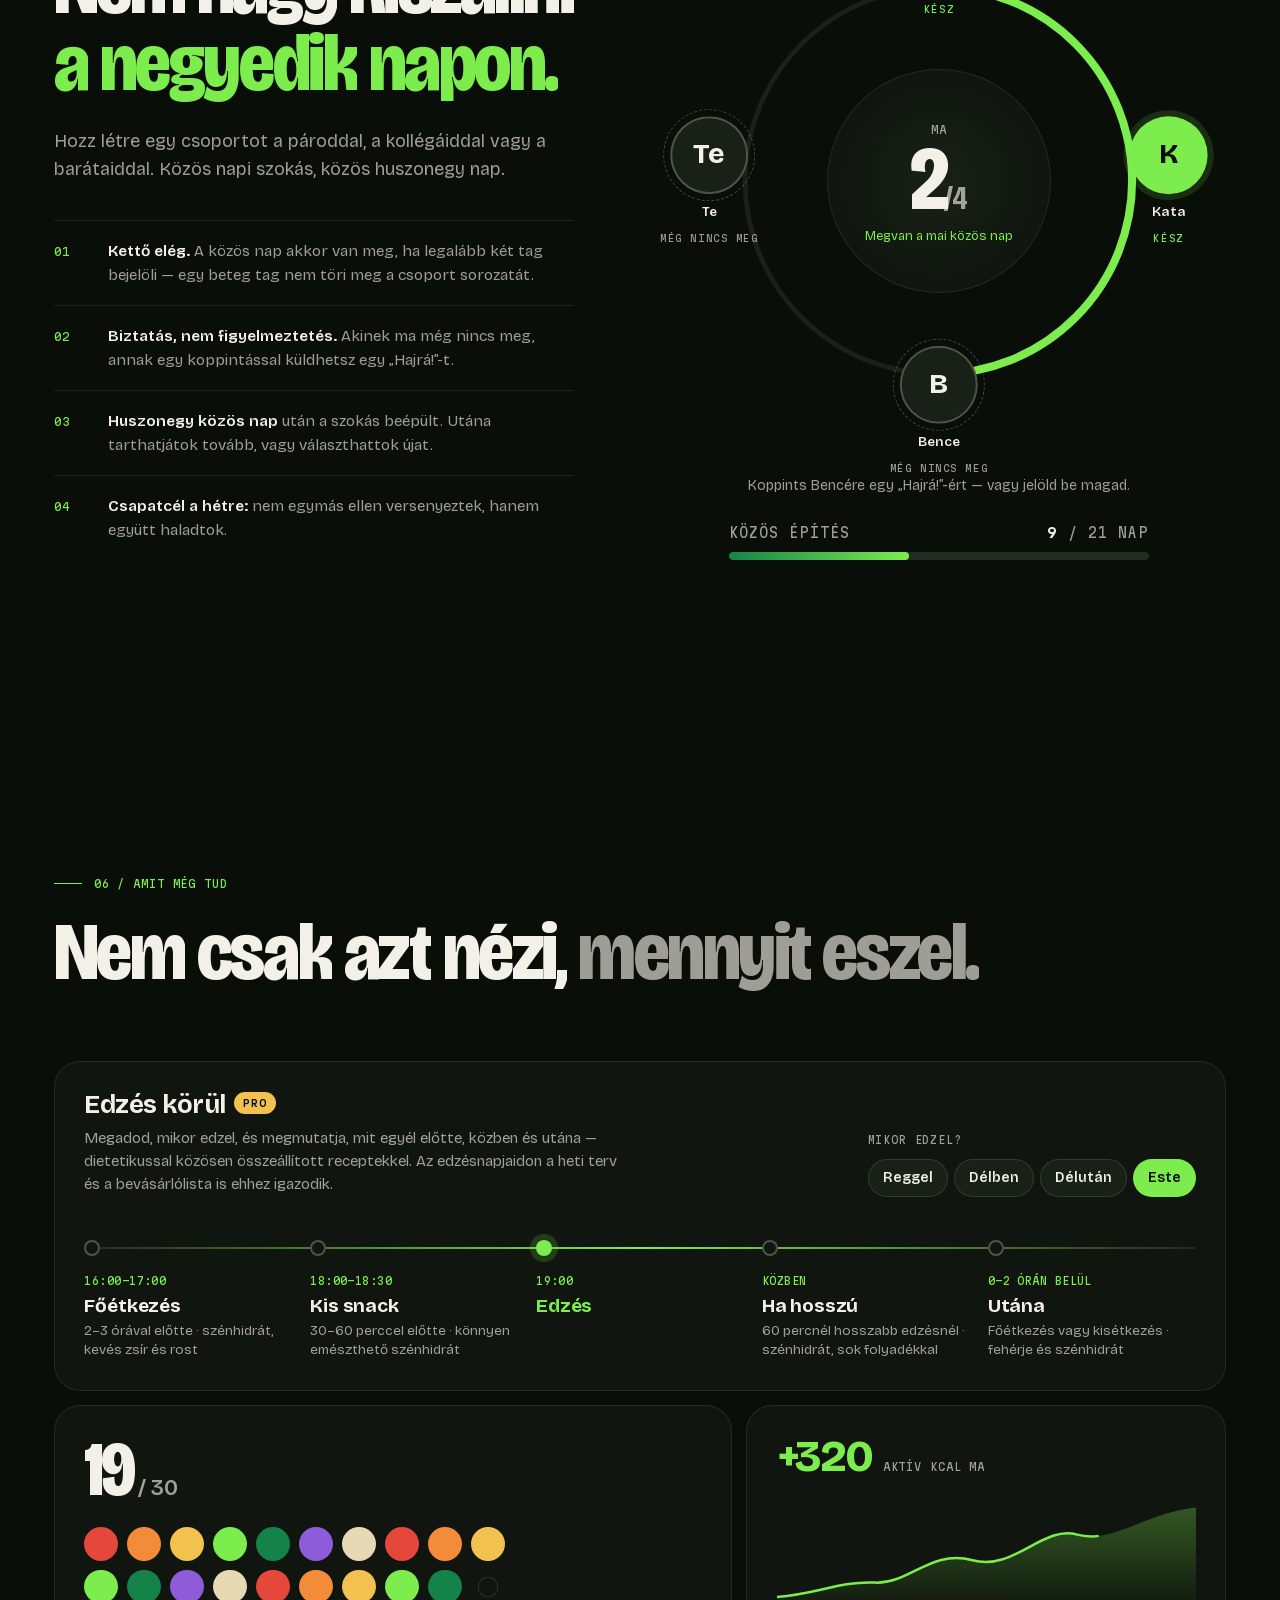
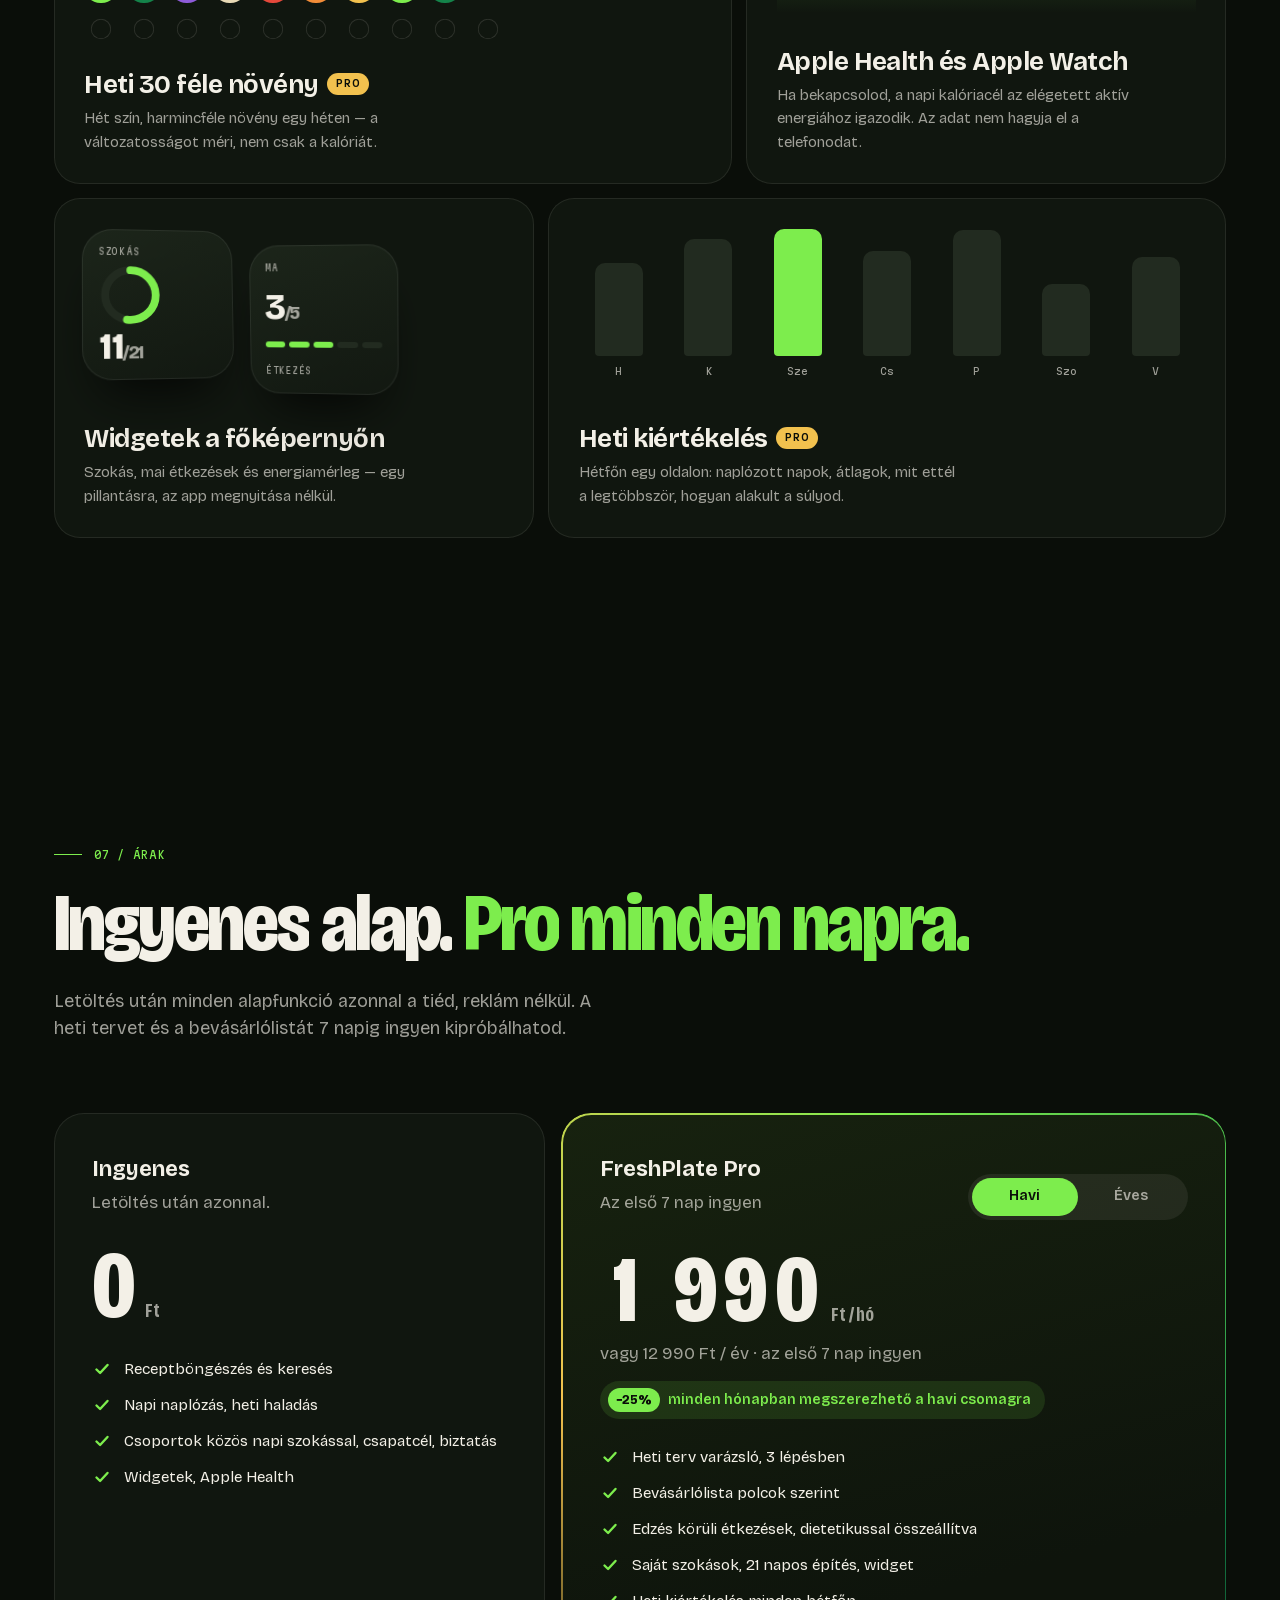
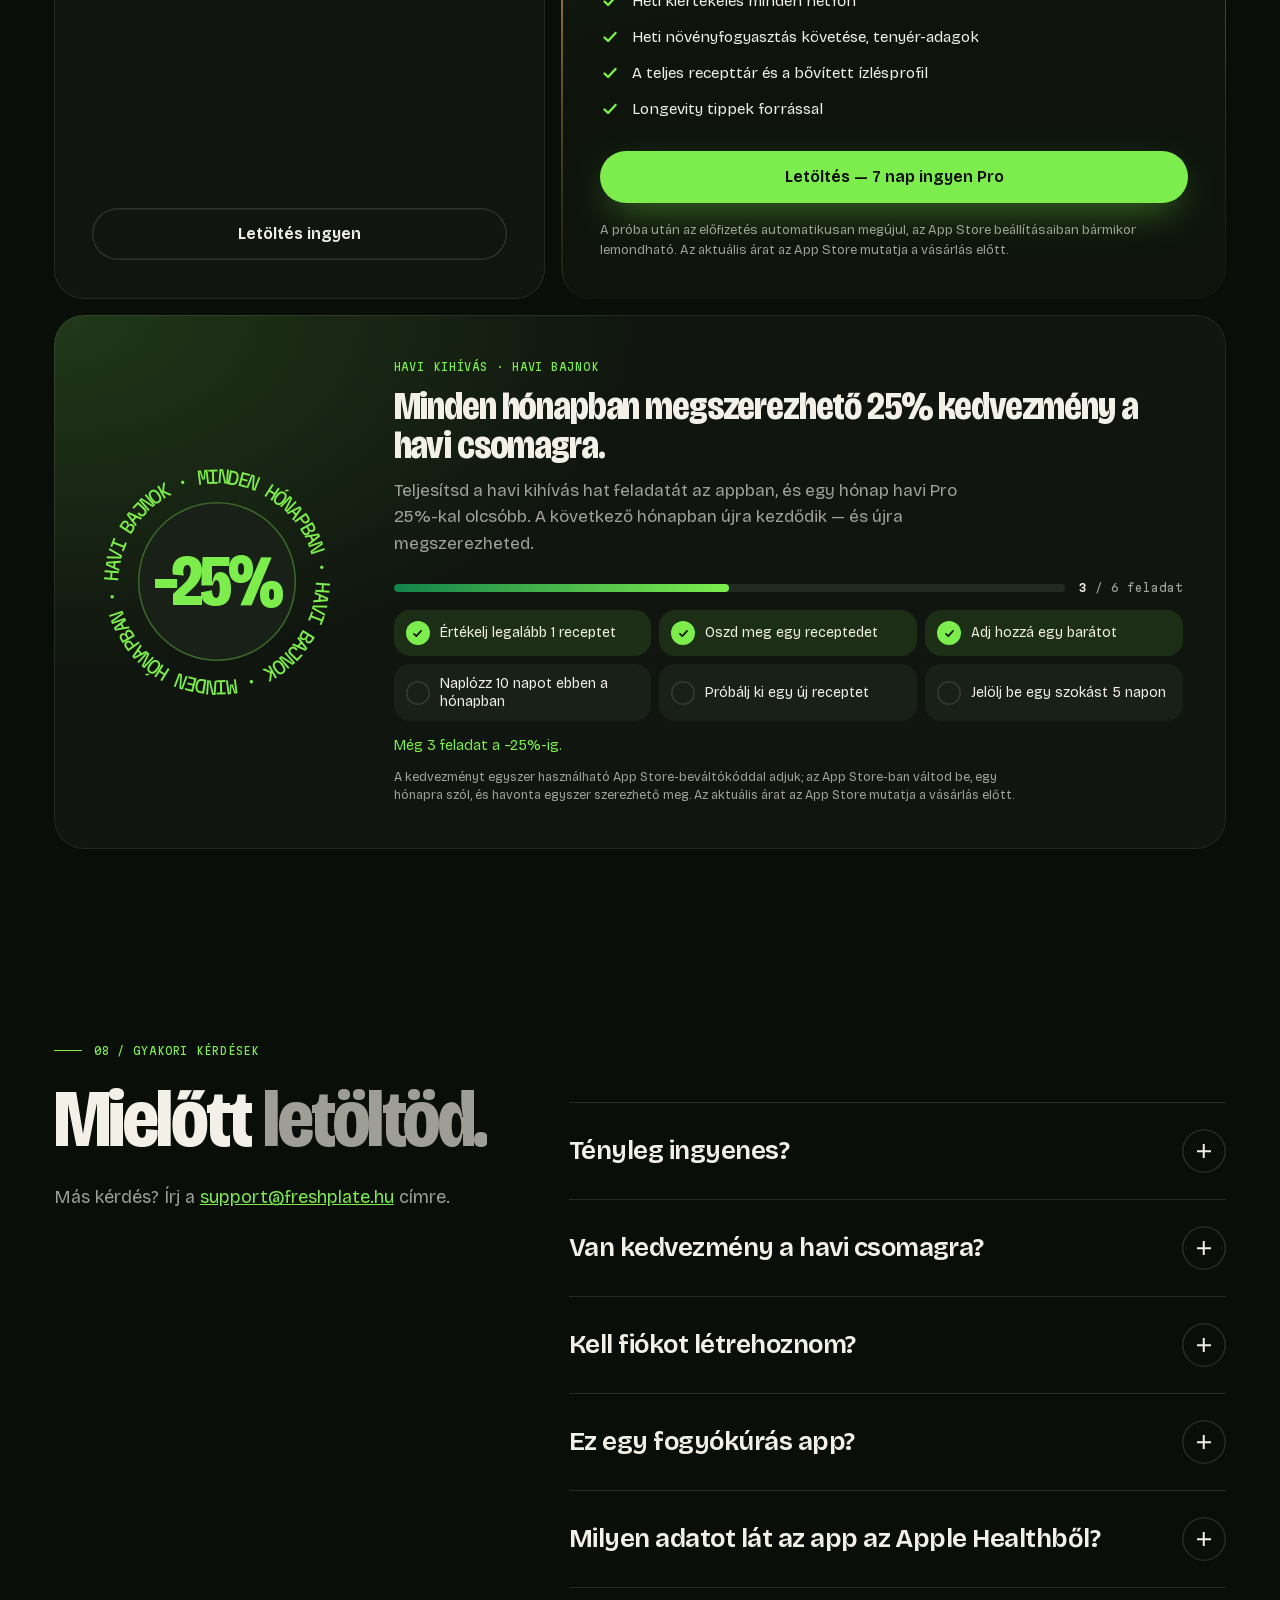
==== commit 7a851f23: "Weboldal: „Edzés körül” csempe a bento élén (kipróbálható idővonal az app ablakaival) + sor a Pro-li" ====
--- a/index.html
+++ b/index.html
@@ -431,6 +431,33 @@
 .week span{font-family:var(--mono);font-size:10px;color:var(--mute)}
 .week.on i{transform:scaleY(1)}
 @media (max-width:900px){.t1,.t2,.t3,.t4{grid-column:1/-1}.tile{min-height:300px}}
+/* edzés körül: széles csempe idővonallal (az app lib/workout.js ablakai) */
+.t5{grid-column:1/-1;min-height:0;gap:clamp(30px,3.4vw,46px)}
+.wk-head{display:flex;justify-content:space-between;align-items:flex-end;gap:24px 40px;flex-wrap:wrap}
+.wk-head p{max-width:540px}
+.wk-when{display:flex;flex-direction:column;gap:10px}
+.wk-when>.mono{font-size:10.5px;color:var(--mute);letter-spacing:.08em;text-transform:uppercase}
+.wk-pills{display:flex;gap:6px;flex-wrap:wrap}
+.wk-pills button{height:38px;padding:0 15px;border-radius:999px;background:var(--ink3);box-shadow:inset 0 0 0 1px var(--faint);font-size:14px;font-weight:600;transition:background .3s,color .3s,box-shadow .3s}
+.wk-pills button[aria-pressed=true]{background:var(--lime);color:var(--ink);box-shadow:none}
+.wk-line{position:relative;list-style:none;margin:0;padding:0;display:grid;grid-template-columns:repeat(5,minmax(0,1fr));gap:18px}
+.wk-line::before{content:"";position:absolute;left:0;right:0;top:7px;height:2px;border-radius:2px;background:linear-gradient(90deg,var(--ink4),var(--lime) 50%,var(--ink4));transform-origin:left center;transform:scaleX(var(--wkp,1));pointer-events:none}
+.wk-line li{position:relative;display:flex;flex-direction:column;gap:6px;padding-top:32px}
+.wk-line li>i{position:absolute;top:0;left:0;width:16px;height:16px;border-radius:50%;background:var(--ink2);box-shadow:inset 0 0 0 2px rgba(243,240,231,.28)}
+.wk-line li.go>i{background:var(--lime);box-shadow:0 0 0 6px rgba(125,237,77,.18)}
+.wk-time{font-size:11px;letter-spacing:.04em;color:var(--lime);min-height:1.3em}
+.wk-line b{font-size:clamp(17px,1.5vw,20px);font-weight:700;letter-spacing:-.01em;line-height:1.1}
+.wk-line li.go b{color:var(--lime)}
+.wk-line small{color:var(--mute);font-size:13.5px;line-height:1.4}
+@media (max-width:760px){
+  .wk-line{grid-template-columns:minmax(0,1fr);gap:20px}
+  .wk-line::before{left:7px;right:auto;top:8px;bottom:8px;width:2px;height:auto;background:linear-gradient(180deg,var(--ink4),var(--lime) 50%,var(--ink4));transform-origin:center top;transform:scaleY(var(--wkp,1))}
+  .wk-line li{padding:0 0 0 34px}
+  .wk-line li>i{top:1px}
+  .wk-when{width:100%}
+  .wk-pills{display:grid;grid-template-columns:repeat(4,minmax(0,1fr))}
+  .wk-pills button{padding:0 4px;font-size:13.5px}
+}
 
 /* ---------- PRICING ---------- */
 .price-grid{display:grid;grid-template-columns:minmax(0,.85fr) minmax(0,1.15fr);gap:16px;margin-top:clamp(40px,6vw,70px);align-items:stretch}
@@ -1065,6 +1092,21 @@
     <p class="kicker mono">06 / Amit még tud</p>
     <h2 data-split>Nem csak azt nézi, <span class="soft">mennyit eszel.</span></h2>
     <div class="bento">
+      <div class="tile t5" data-tile="workout">
+        <div class="wk-head">
+          <div><h3>Edzés körül<span class="pro">PRO</span></h3><p>Megadod, mikor edzel, és megmutatja, mit egyél előtte, közben és utána — dietetikussal közösen összeállított receptekkel. Az edzésnapjaidon a heti terv és a bevásárlólista is ehhez igazodik.</p></div>
+          <div class="wk-when"><span class="mono">Mikor edzel?</span>
+            <div class="wk-pills" id="wkPills" role="group" aria-label="Mikor edzel?"><button aria-pressed="false" data-t="420">Reggel</button><button aria-pressed="false" data-t="720">Délben</button><button aria-pressed="false" data-t="1020">Délután</button><button aria-pressed="true" data-t="1140">Este</button></div>
+          </div>
+        </div>
+        <ol class="wk-line" id="wkLine" aria-live="polite">
+          <li><i></i><span class="mono wk-time" id="wkPreT">16:00–17:00</span><b id="wkPreB">Főétkezés</b><small id="wkPreS">2–3 órával előtte · szénhidrát, kevés zsír és rost</small></li>
+          <li><i></i><span class="mono wk-time" id="wkSnackT">18:00–18:30</span><b>Kis snack</b><small>30–60 perccel előtte · könnyen emészthető szénhidrát</small></li>
+          <li class="go"><i></i><span class="mono wk-time" id="wkGoT">19:00</span><b>Edzés</b></li>
+          <li><i></i><span class="mono wk-time">közben</span><b>Ha hosszú</b><small>60 percnél hosszabb edzésnél · szénhidrát, sok folyadékkal</small></li>
+          <li><i></i><span class="mono wk-time">0–2 órán belül</span><b>Utána</b><small>Főétkezés vagy kisétkezés · fehérje és szénhidrát</small></li>
+        </ol>
+      </div>
       <div class="tile t1" data-tile="plants">
         <div><div class="pcount"><b id="plantN">0</b><span>/ 30</span></div><div class="plants" id="plants"></div></div>
         <div style="margin-top:26px"><h3>Heti 30 féle növény<span class="pro">PRO</span></h3><p>Hét szín, harmincféle növény egy héten — a változatosságot méri, nem csak a kalóriát.</p></div>
@@ -1124,6 +1166,7 @@
         <ul>
           <li><svg><use href="#check"/></svg>Heti terv varázsló, 3 lépésben</li>
           <li><svg><use href="#check"/></svg>Bevásárlólista polcok szerint</li>
+          <li><svg><use href="#check"/></svg>Edzés körüli étkezések, dietetikussal összeállítva</li>
           <li><svg><use href="#check"/></svg>Saját szokások, 21 napos építés, widget</li>
           <li><svg><use href="#check"/></svg>Heti kiértékelés minden hétfőn</li>
           <li><svg><use href="#check"/></svg>Heti növényfogyasztás követése, tenyér-adagok</li>
@@ -1636,6 +1679,33 @@
   ScrollTrigger.create({ trigger: '[data-tile=week]', start: 'top 80%', once: true, onEnter: weekOn });
   gsap.from('.tile', { y: 70, opacity: 0, duration: 1.1, ease: 'expo.out', stagger: .1, scrollTrigger: { trigger: '.bento', start: 'top 80%' } });
 } else { plantsOn(); energyOn(); weekOn(); }
+/* edzés körül – az ablakok az app lib/workout.js-éből (perc a kezdéshez képest);
+   10:00 előtti kezdésnél a főétkezés helyén a reggeli, 1,5–2 órával előtte */
+const wkClock = m => { const v = ((m % 1440) + 1440) % 1440; return Math.floor(v / 60) + ':' + String(v % 60).padStart(2, '0'); };
+const wkRange = (t, a, b) => wkClock(t + a) + '–' + wkClock(t + b);
+function wkSet(t, anim) {
+  const morning = t < 600;
+  $('#wkPreT').textContent = morning ? wkRange(t, -120, -90) : wkRange(t, -180, -120);
+  $('#wkPreB').textContent = morning ? 'Reggeli' : 'Főétkezés';
+  $('#wkPreS').textContent = morning ? '1,5–2 órával előtte · szénhidrát, kevés zsír' : '2–3 órával előtte · szénhidrát, kevés zsír és rost';
+  $('#wkSnackT').textContent = wkRange(t, -60, -30);
+  $('#wkGoT').textContent = wkClock(t);
+  if (anim && hasGsap && !RM) {
+    gsap.fromTo(['#wkPreT', '#wkPreB', '#wkSnackT', '#wkGoT'], { y: 8, opacity: 0 }, { y: 0, opacity: 1, duration: .5, ease: 'expo.out', stagger: .05 });
+    gsap.fromTo('#wkLine .go > i', { scale: .6 }, { scale: 1, duration: .7, ease: 'elastic.out(1,.5)' });
+  }
+}
+$$('button', $('#wkPills')).forEach(b => b.addEventListener('click', () => {
+  $$('button', $('#wkPills')).forEach(x => x.setAttribute('aria-pressed', x === b));
+  wkSet(+b.dataset.t, true);
+}));
+wkSet(1140, false);
+if (hasGsap && !RM) {
+  ScrollTrigger.create({ trigger: '[data-tile=workout]', start: 'top 75%', once: true, onEnter: () => {
+    gsap.fromTo('#wkLine', { '--wkp': 0 }, { '--wkp': 1, duration: 1.4, ease: 'power2.inOut' });
+    gsap.fromTo('#wkLine li', { y: 18, opacity: 0 }, { y: 0, opacity: 1, duration: .8, ease: 'expo.out', stagger: .12, delay: .2, clearProps: 'transform,opacity' });
+  } });
+}
 $$('.tile').forEach(t => t.addEventListener('pointermove', e => { const r = t.getBoundingClientRect(); t.style.setProperty('--mx', e.clientX - r.left + 'px'); t.style.setProperty('--my', e.clientY - r.top + 'px'); }));
 
 /* ---------- pricing odometer ---------- */
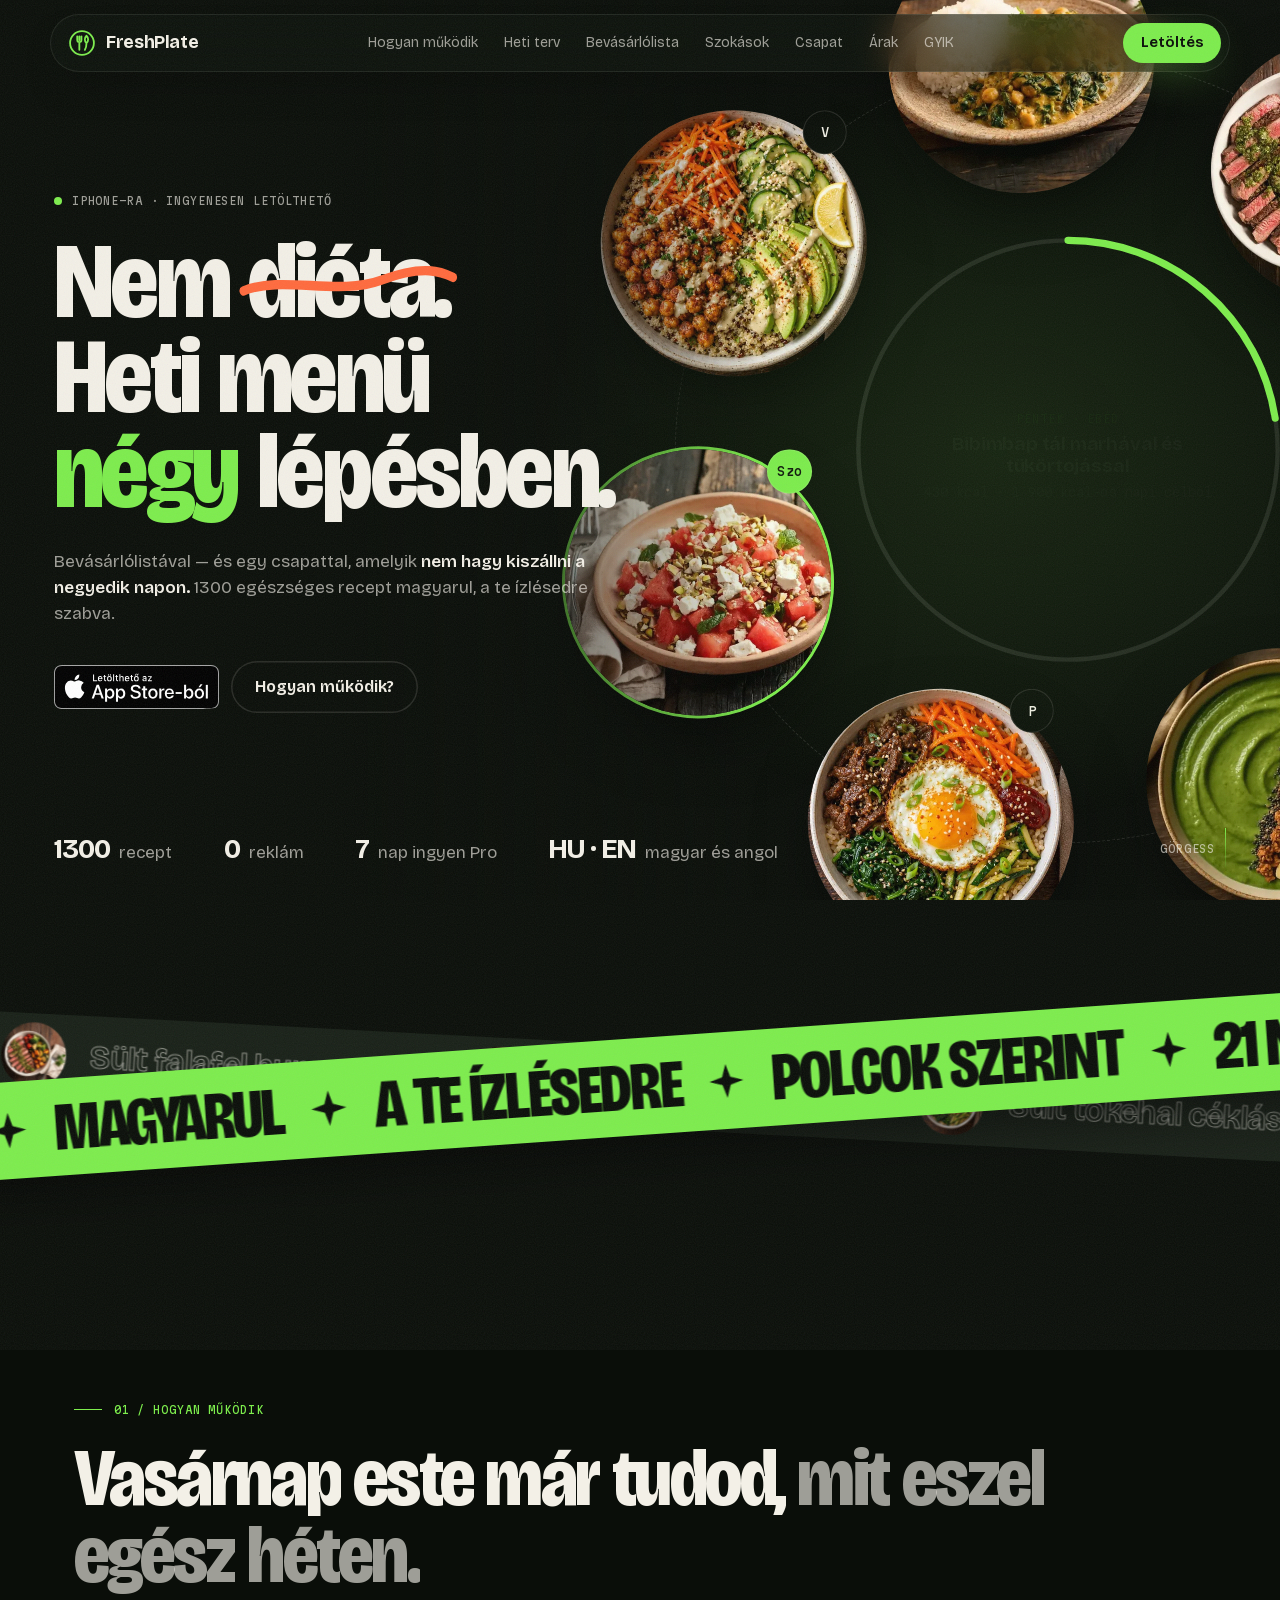
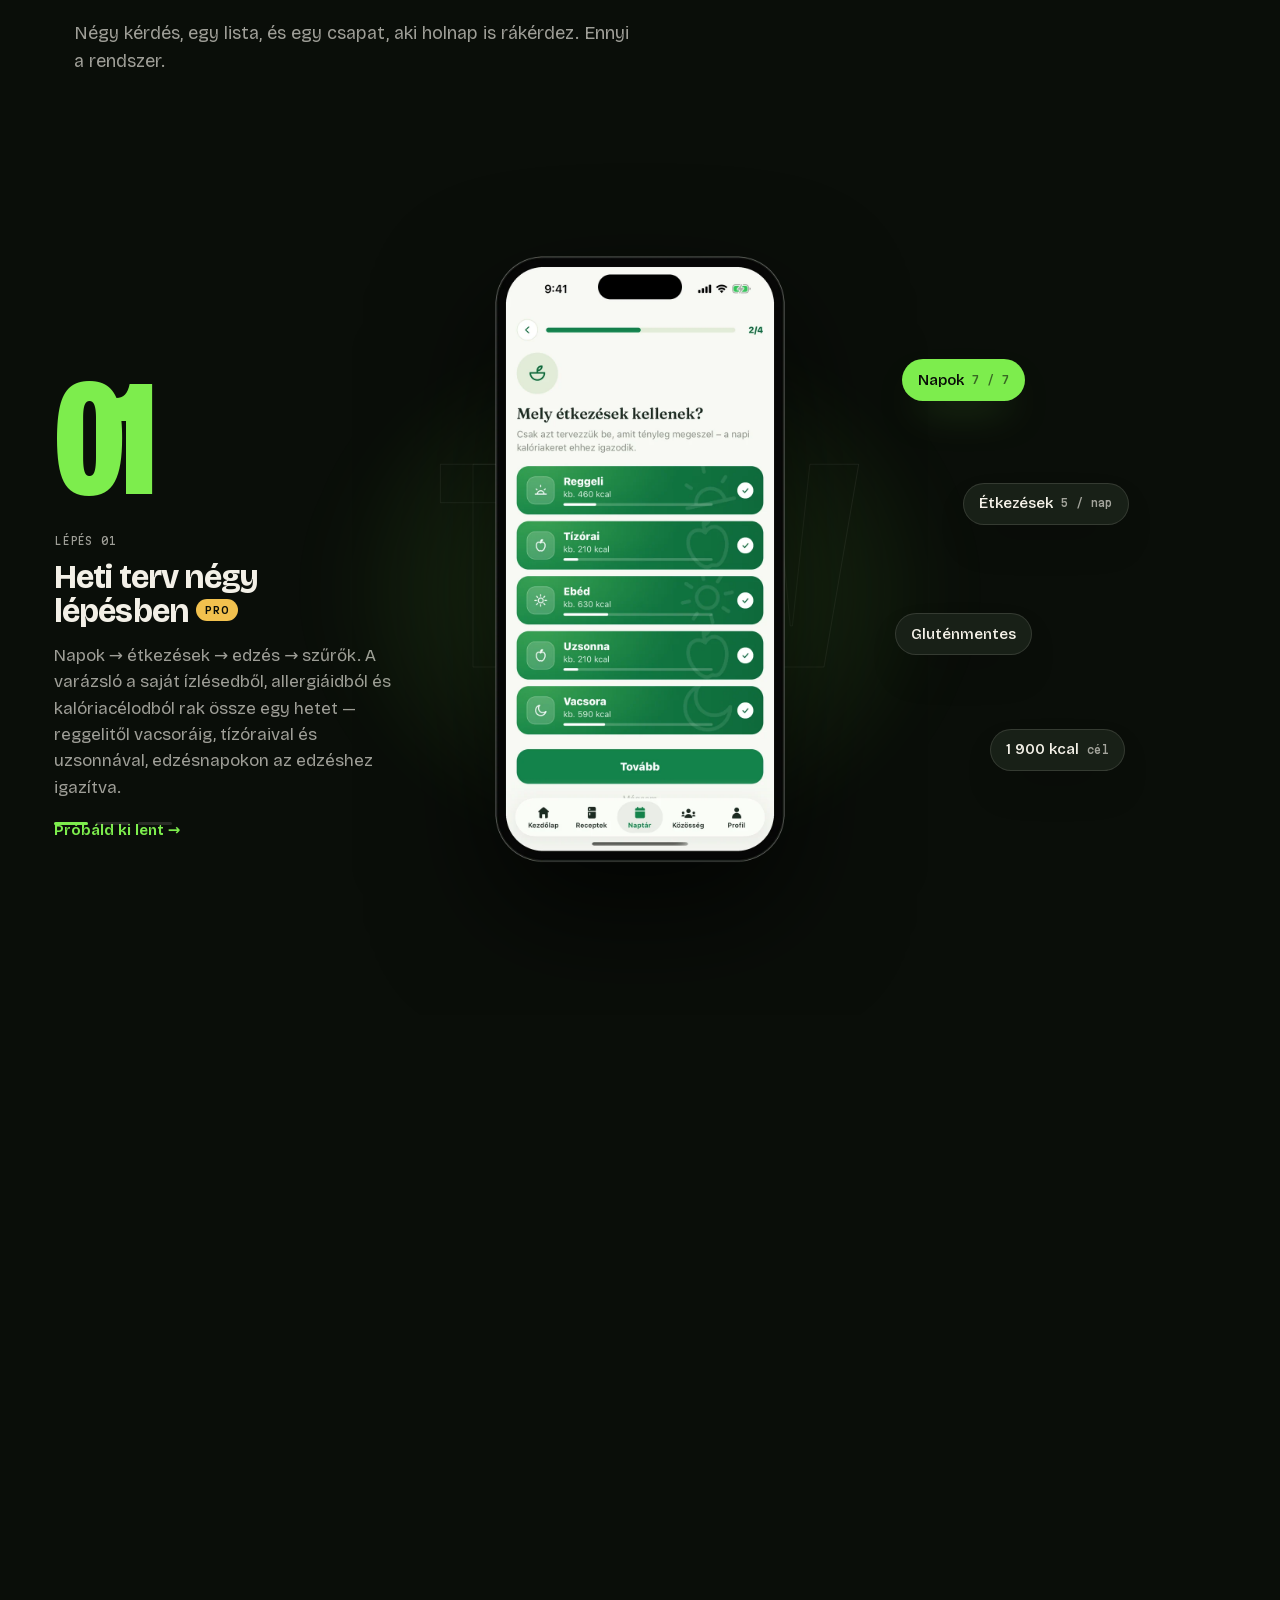
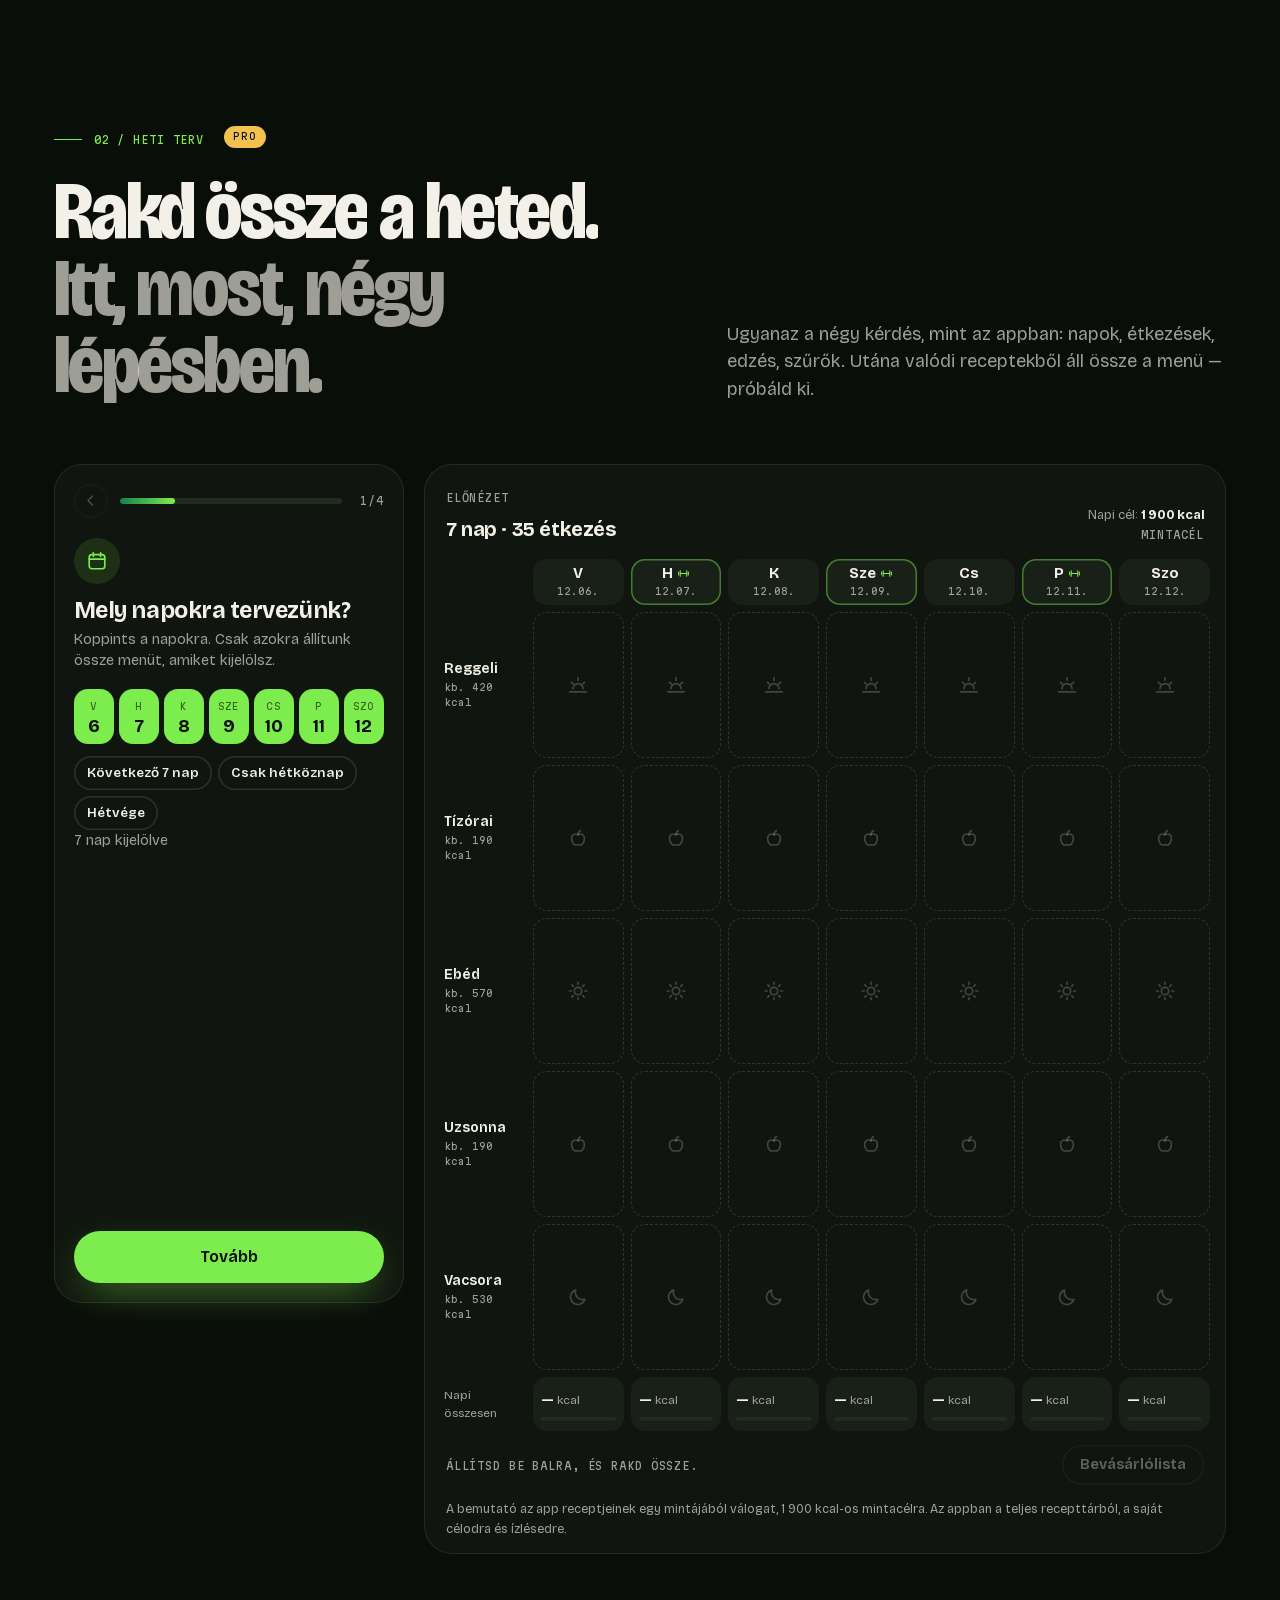
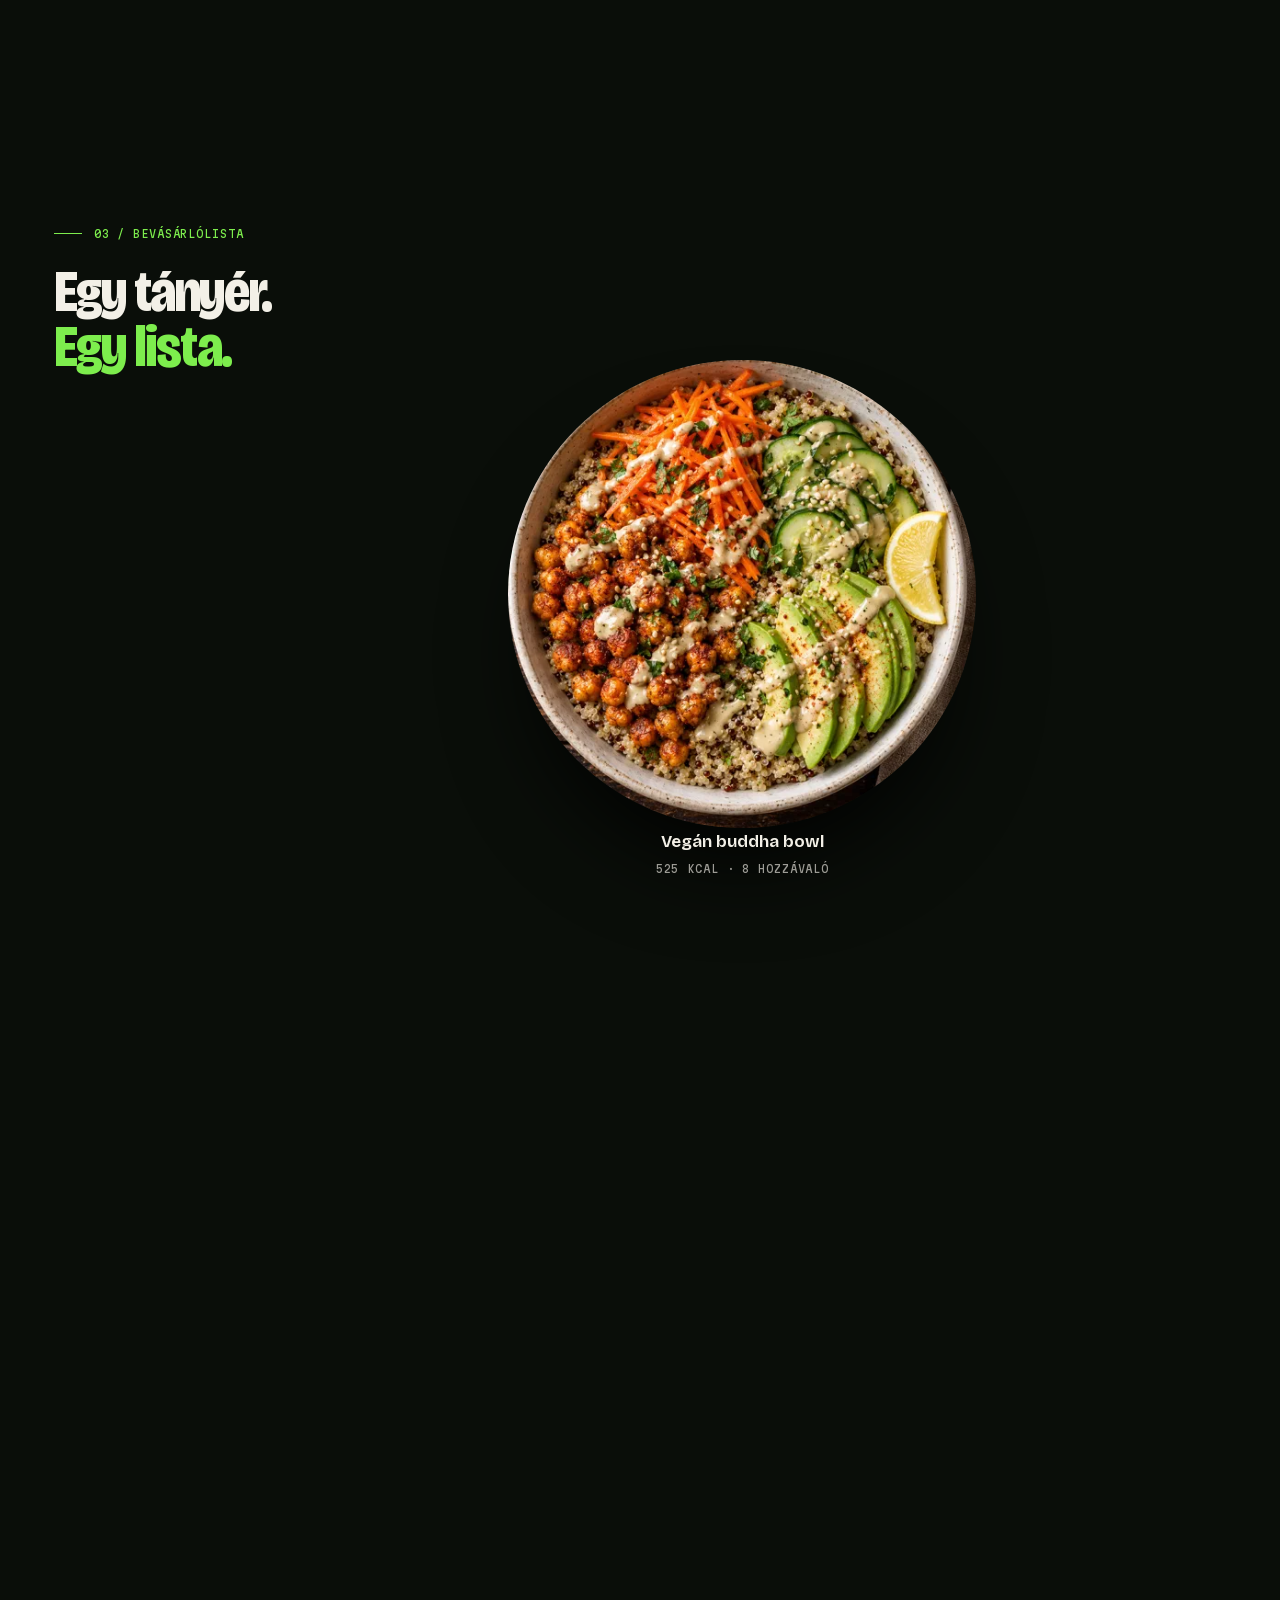
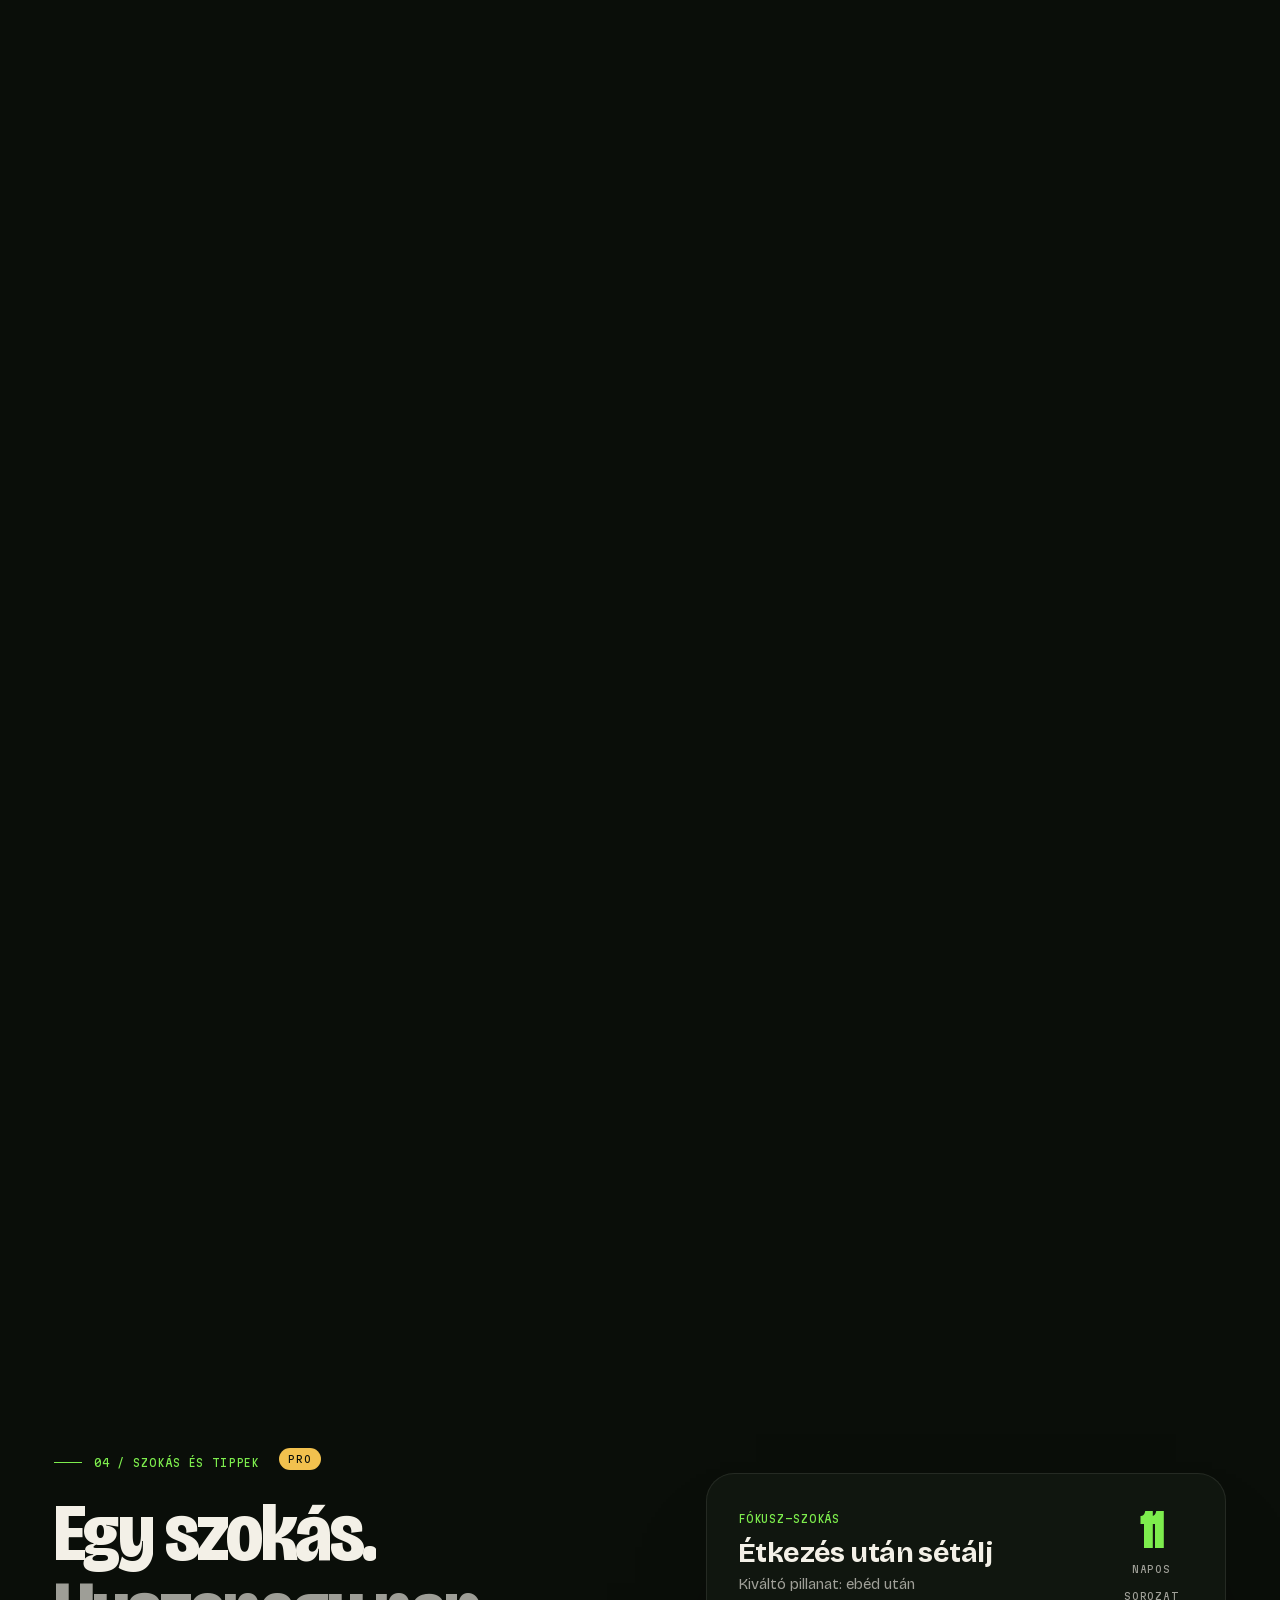
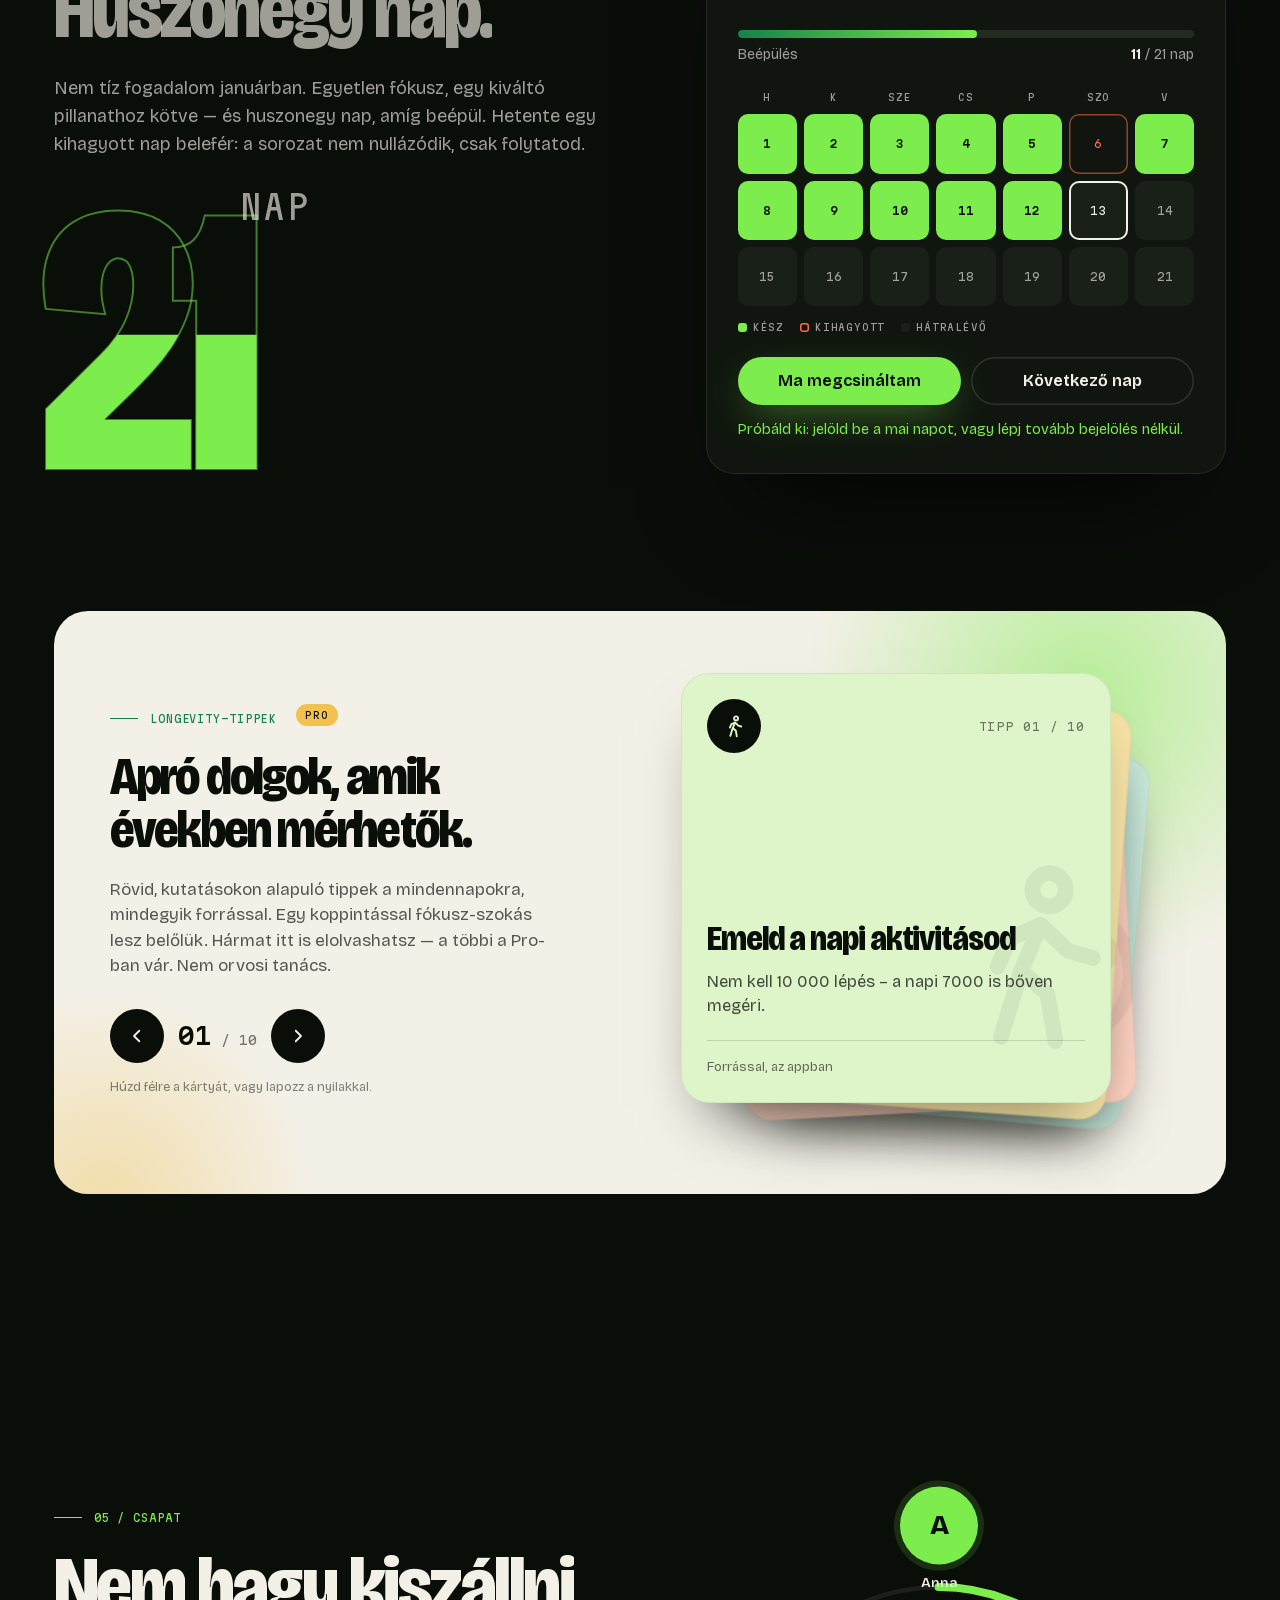
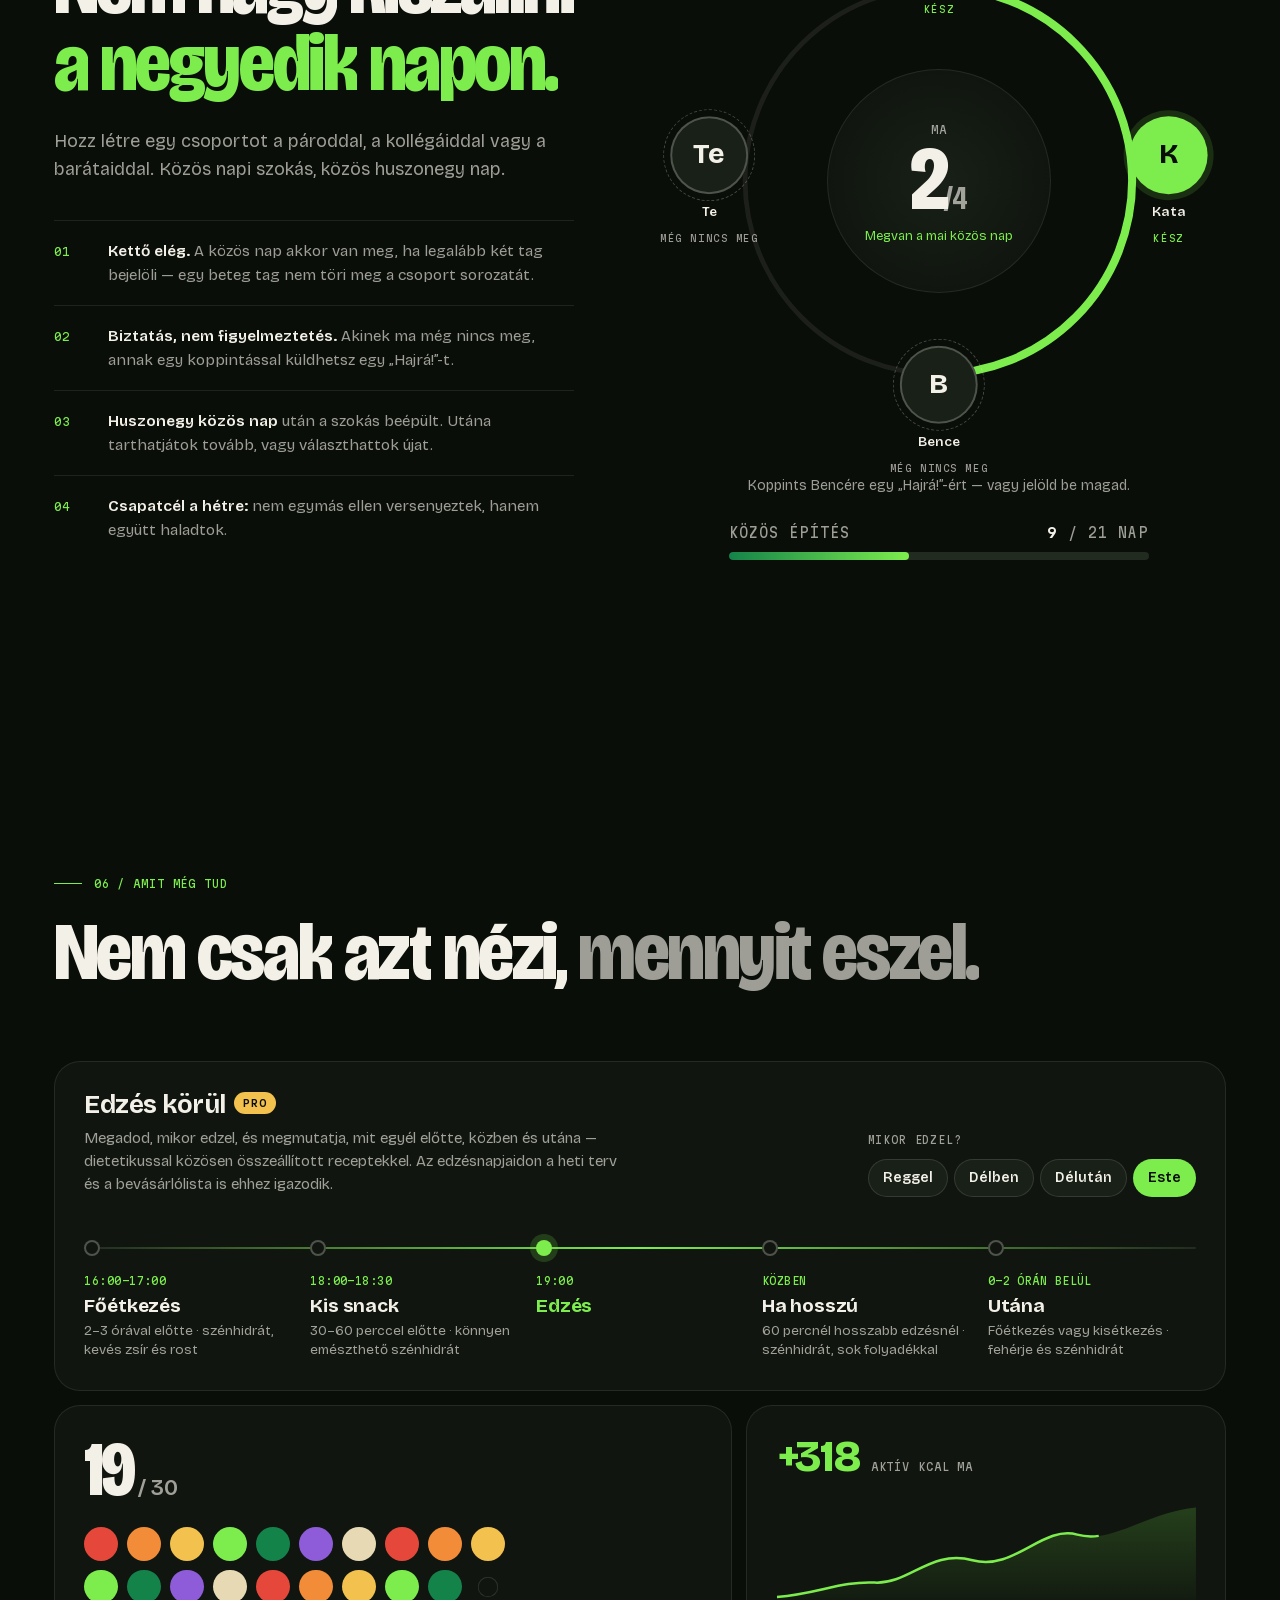
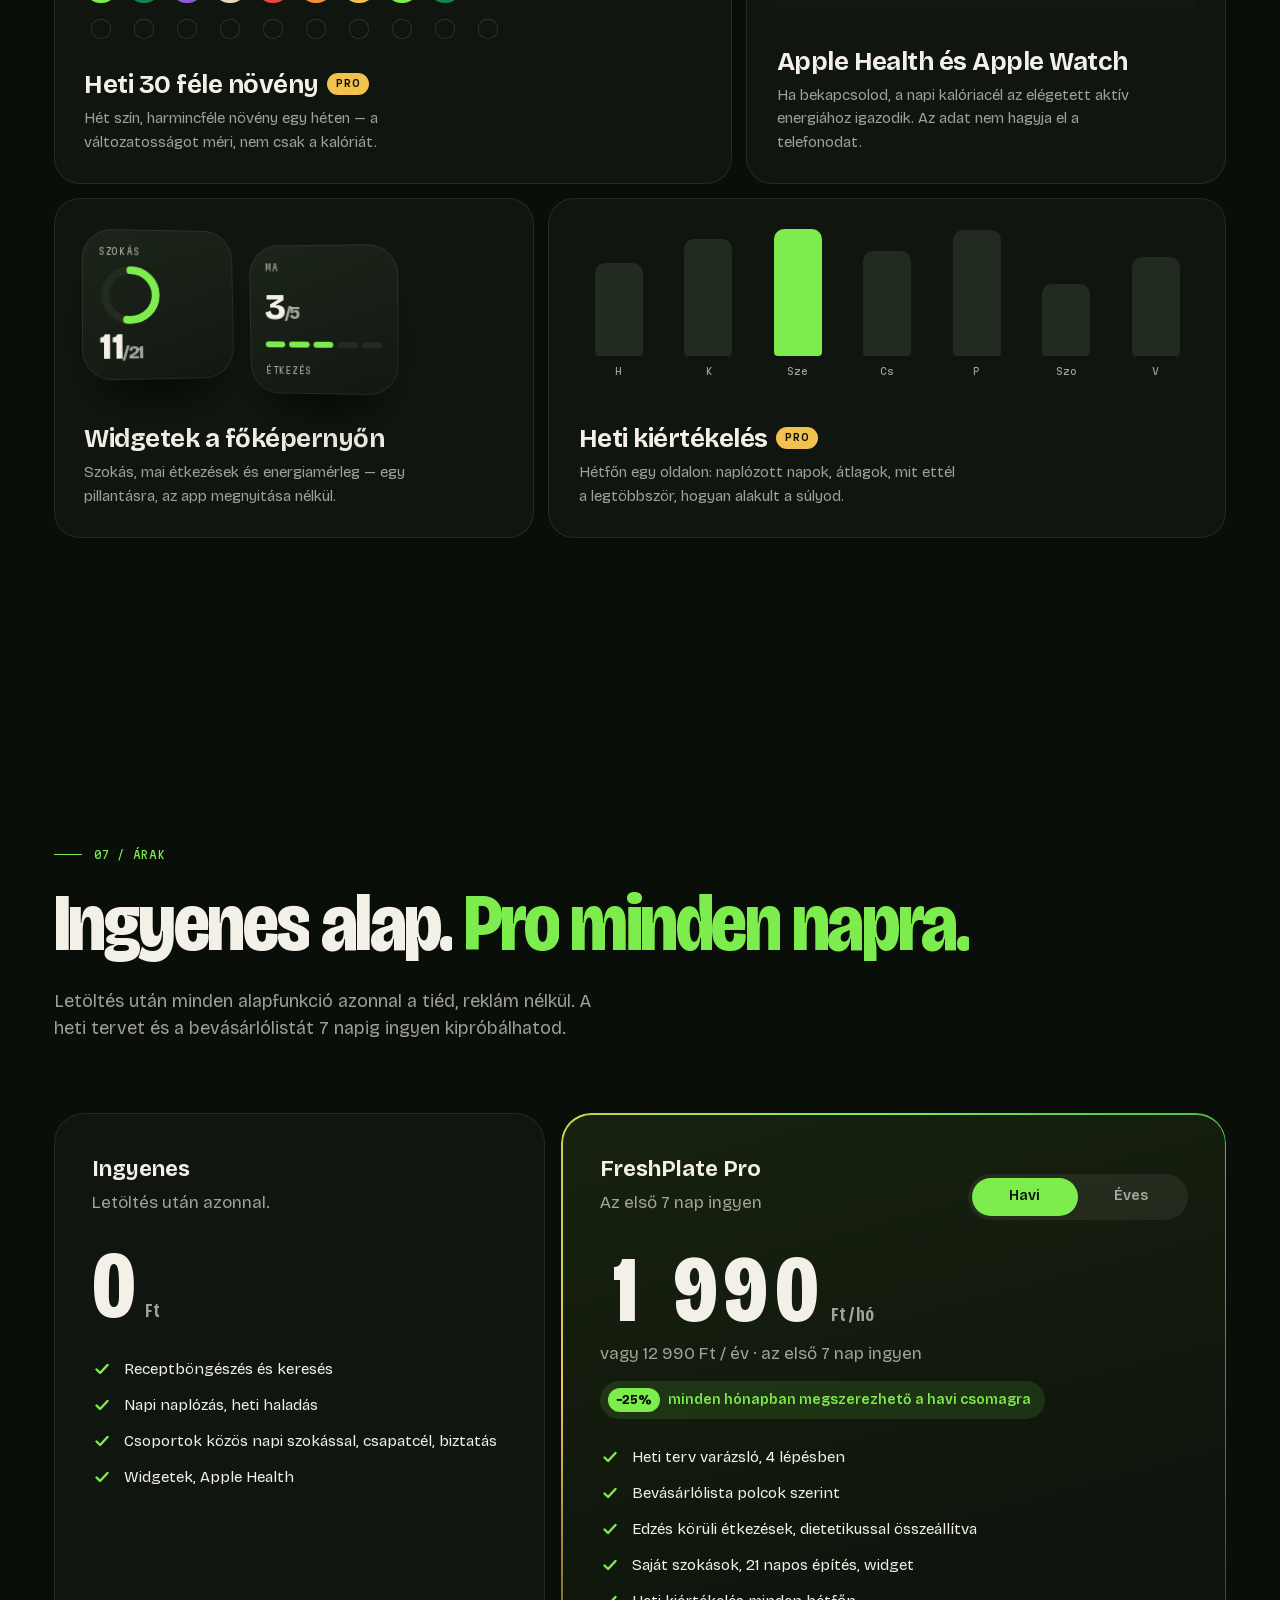
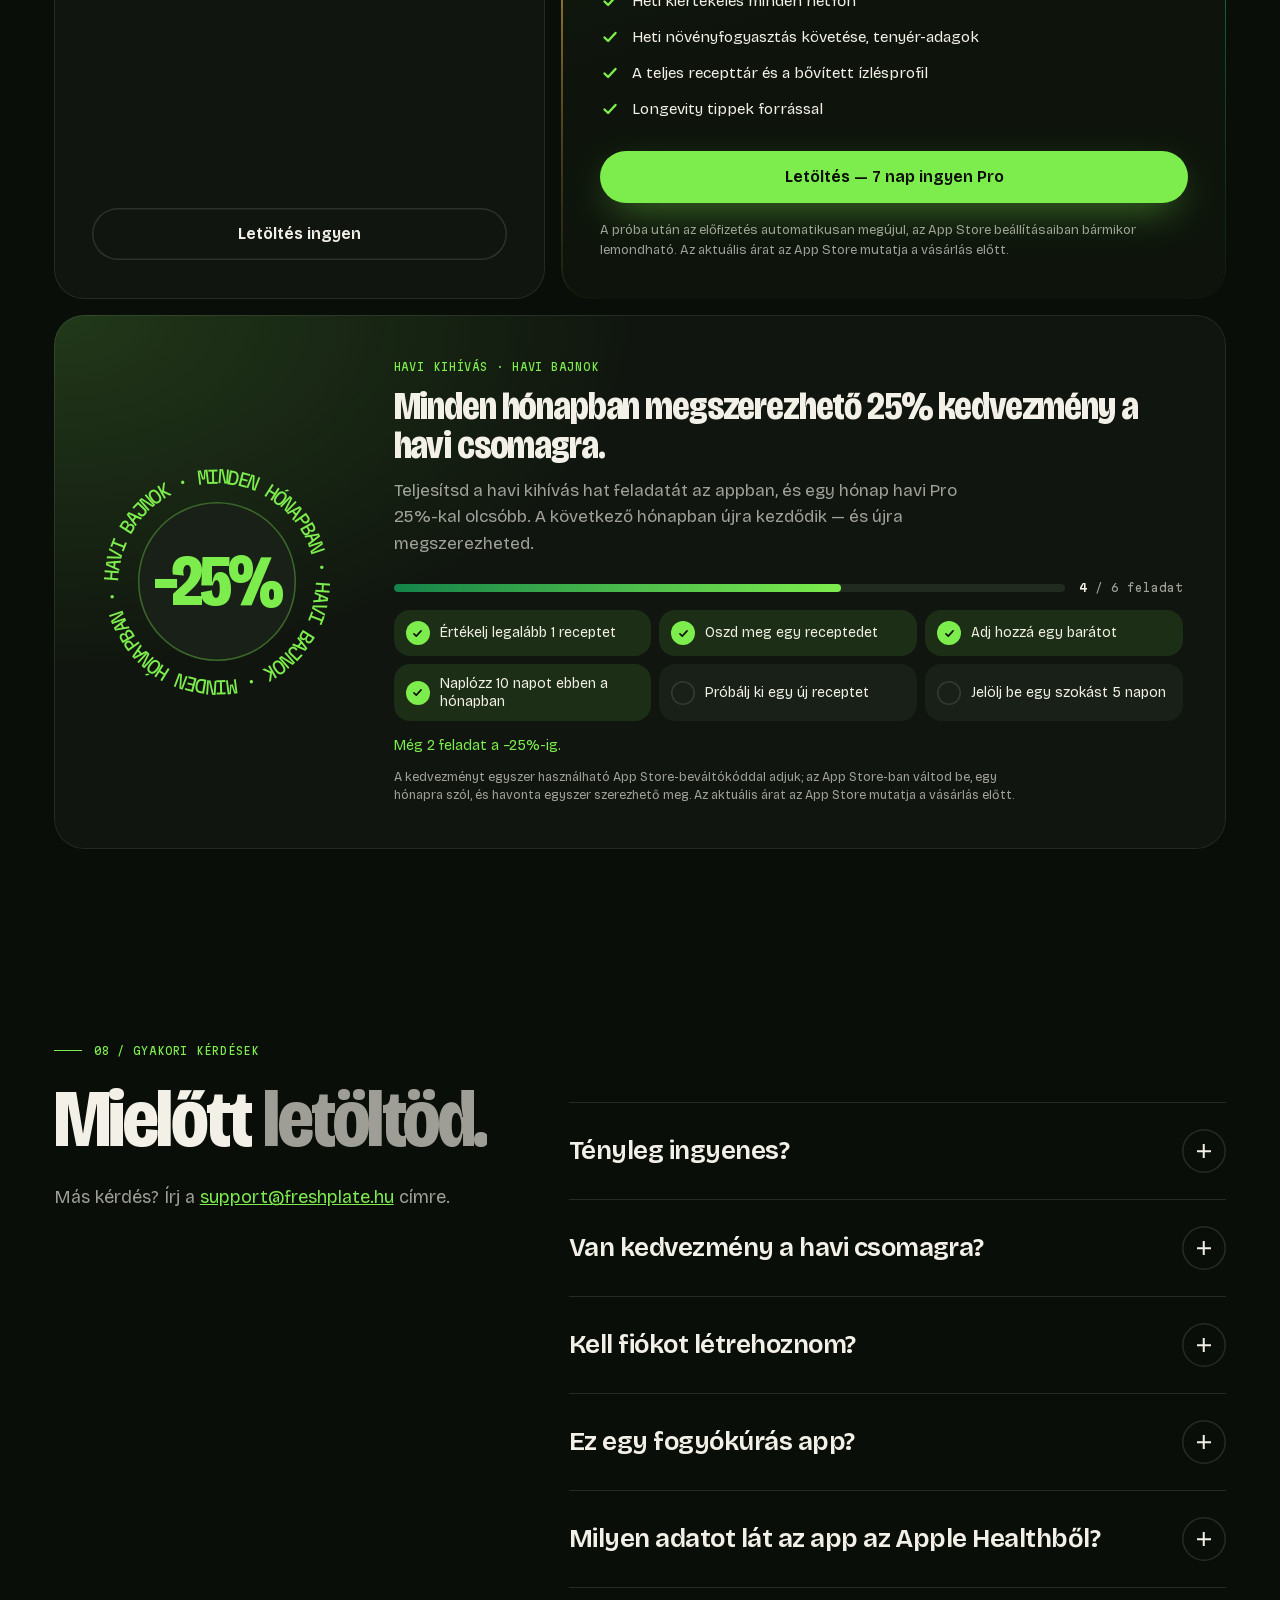
==== commit b21f22f8: "Weboldal: a heti terv 4 lépéses (1.5): „Edzel a héten?” lépés a kipróbálható varázslóban az app logi" ====
--- a/index.html
+++ b/index.html
@@ -3,13 +3,13 @@
 <head>
 <meta charset="utf-8">
 <meta name="viewport" content="width=device-width, initial-scale=1, viewport-fit=cover">
-<title>FreshPlate — Heti menü három lépésben</title>
-<meta name="description" content="Nem diéta. Heti menü három lépésben, bevásárlólistával — és egy csapattal, amelyik nem hagy kiszállni a negyedik napon.">
+<title>FreshPlate — Heti menü négy lépésben</title>
+<meta name="description" content="Nem diéta. Heti menü négy lépésben, bevásárlólistával — és egy csapattal, amelyik nem hagy kiszállni a negyedik napon.">
 <link rel="canonical" href="https://freshplate.hu/">
 <meta name="theme-color" content="#0A0E09">
 <meta property="og:type" content="website">
 <meta property="og:site_name" content="FreshPlate">
-<meta property="og:title" content="FreshPlate — Heti menü három lépésben">
+<meta property="og:title" content="FreshPlate — Heti menü négy lépésben">
 <meta property="og:description" content="Nem diéta. Heti menü, bevásárlólista és egy csapat, amelyik nem hagy kiszállni a negyedik napon. 1300 egészséges recept.">
 <meta property="og:url" content="https://freshplate.hu/">
 <meta property="og:image" content="https://freshplate.hu/assets/og.png">
@@ -29,7 +29,7 @@
   "operatingSystem": "iOS",
   "applicationCategory": "HealthApplication",
   "inLanguage": ["hu", "en"],
-  "description": "Heti menü három lépésben, bevásárlólistával, 21 napos szokásépítéssel és csoportokkal. 1300 egészséges recept.",
+  "description": "Heti menü négy lépésben, bevásárlólistával, 21 napos szokásépítéssel és csoportokkal. 1300 egészséges recept.",
   "url": "https://freshplate.hu/",
   "downloadUrl": "https://apps.apple.com/hu/app/id6793034579",
   "offers": { "@type": "Offer", "price": "0", "priceCurrency": "HUF" },
@@ -505,7 +505,7 @@
 .wiz-back[disabled]{opacity:.25;cursor:default;box-shadow:inset 0 0 0 1.5px var(--faint)}
 .wiz-back svg{width:15px;height:15px}
 .wiz-track{flex:1;height:6px;border-radius:6px;background:var(--ink4);overflow:hidden}
-.wiz-track i{display:block;height:100%;width:33.3%;background:linear-gradient(90deg,var(--green),var(--lime));border-radius:6px;transition:width .55s var(--ease)}
+.wiz-track i{display:block;height:100%;width:25%;background:linear-gradient(90deg,var(--green),var(--lime));border-radius:6px;transition:width .55s var(--ease)}
 .wiz-count{color:var(--mute);min-width:30px;text-align:right}
 .wsteps{display:grid;margin-top:20px;flex:1}
 .wstep{grid-area:1/1;min-width:0;opacity:0;visibility:hidden;transform:translateX(34px);transition:opacity .35s,transform .5s var(--ease),visibility 0s .5s}
@@ -546,6 +546,23 @@
 .dpills{display:flex;flex-wrap:wrap;gap:6px}
 .dpills button{height:36px;padding:0 14px;border-radius:999px;font-size:13.5px;font-weight:600;box-shadow:inset 0 0 0 1.5px var(--faint);transition:background .25s,color .25s,box-shadow .25s,transform .25s var(--ease)}
 .dpills button[aria-pressed=true]{background:var(--lime);color:var(--ink);box-shadow:none}
+/* „Edzel a héten?” lépés (az app PlanWizard workout-lépése) */
+.wk-skip{display:inline-flex;align-items:center;gap:7px;margin-top:12px;height:34px;padding:0 13px;border-radius:999px;font-size:13.5px;font-weight:600;color:var(--mute);box-shadow:inset 0 0 0 1.5px var(--faint);transition:box-shadow .2s,color .2s}
+.wk-skip:hover{color:var(--cream);box-shadow:inset 0 0 0 1.5px var(--cream)}
+.wk-skip svg{width:12px;height:12px}
+.wk-more[hidden]{display:none}
+.wk-hint{margin:8px 0 0;color:var(--mute);font-size:13px;line-height:1.4}
+.wk-map{margin-top:12px}
+.wk-map>p{margin:0;color:var(--mute);font-size:13px;line-height:1.4}
+.wkrow{display:flex;align-items:center;gap:10px;padding:7px 0;border-top:1px solid var(--hair)}
+.wkrow .mi{width:28px;height:28px;flex:none;border-radius:50%;display:grid;place-items:center;background:rgba(125,237,77,.12);color:var(--lime)}
+.wkrow .mi svg{width:15px;height:15px}
+.wkrow b{width:66px;flex:none;font-size:14px;font-weight:700}
+.wkrow small{min-width:0;color:var(--mute);font-size:13px;line-height:1.3}
+.gh b{display:inline-flex;align-items:center;gap:4px}
+.gh .gwk{width:13px;height:13px;color:var(--lime)}
+.gh.wkday{box-shadow:inset 0 0 0 1.5px rgba(125,237,77,.45)}
+.cwk{position:absolute;left:6px;bottom:6px;z-index:1;padding:3px 6px;border-radius:6px;background:var(--lime);color:var(--ink);font-family:var(--mono);font-size:8px;letter-spacing:.05em;text-transform:uppercase;white-space:nowrap}
 .wiz-err{min-height:1.4em;margin:12px 0 0;color:var(--paprika);font-size:13.5px}
 .wiz-next{width:100%;margin-top:4px}
 .wiz-next[hidden]{display:none}
@@ -629,6 +646,7 @@
   .pcell.empty{flex-direction:row}
   .cimg{width:62px;height:62px;margin:0 0 0 7px;border-radius:12px}
   .cs{display:block}
+  .cwk{display:none}
   .cn{font-size:13.5px;-webkit-line-clamp:2}
   .shop-in{columns:1}
 }
@@ -746,6 +764,7 @@
   </symbol>
   <symbol id="apple" viewBox="0 0 24 24"><path fill="currentColor" d="M16.4 12.6c0-2.4 2-3.6 2.1-3.7-1.1-1.7-2.9-1.9-3.5-1.9-1.5-.2-2.9.9-3.7.9-.8 0-1.9-.9-3.2-.8-1.6 0-3.1 1-4 2.4-1.7 3-.4 7.4 1.2 9.8.8 1.2 1.8 2.5 3 2.4 1.2 0 1.7-.8 3.1-.8 1.5 0 1.9.8 3.2.8 1.3 0 2.2-1.2 3-2.4.9-1.4 1.3-2.7 1.3-2.8 0 0-2.5-1-2.5-3.9zM14 5.4c.7-.8 1.1-1.9 1-3-1 0-2.1.7-2.8 1.5-.6.7-1.2 1.8-1 2.9 1.1.1 2.1-.6 2.8-1.4z"/></symbol>
 
+  <symbol id="i-dumbbell" viewBox="0 0 24 24" fill="none" stroke="currentColor" stroke-width="2" stroke-linecap="round"><path d="M3 9.5v5M6 7v10M6 12h12M18 7v10M21 9.5v5"/></symbol>
   <symbol id="i-cal" viewBox="0 0 24 24" fill="none" stroke="currentColor" stroke-width="1.8" stroke-linecap="round" stroke-linejoin="round"><rect x="3.5" y="5" width="17" height="15.5" rx="3"/><path d="M3.5 10h17M8 3v4M16 3v4"/></symbol>
   <symbol id="i-bowl" viewBox="0 0 24 24" fill="none" stroke="currentColor" stroke-width="1.8" stroke-linecap="round" stroke-linejoin="round"><path d="M3 11h18a9 9 0 0 1-18 0z"/><path d="M8 20h8M9 7c0-1.5 1-2 1-3.5M13 7c0-1.5 1-2 1-3.5"/></symbol>
   <symbol id="i-sliders" viewBox="0 0 24 24" fill="none" stroke="currentColor" stroke-width="1.8" stroke-linecap="round"><path d="M4 7h9M17 7h3M4 17h3M11 17h9"/><circle cx="15" cy="7" r="2"/><circle cx="9" cy="17" r="2"/></symbol>
@@ -825,10 +844,10 @@
 
   <div class="hero-copy">
     <p class="eyebrow mono hero-in"><i></i>iPhone-ra · ingyenesen letölthető</p>
-    <h1 aria-label="Nem diéta. Heti menü három lépésben.">
+    <h1 aria-label="Nem diéta. Heti menü négy lépésben.">
       <span class="ln"><span>Nem <span class="strike">diéta.<svg viewBox="0 0 200 40" preserveAspectRatio="none" aria-hidden="true"><path d="M4 26C40 14 90 30 130 18S186 12 196 16" fill="none" stroke="currentColor" stroke-width="7" stroke-linecap="round" pathLength="1"/></svg></span></span></span>
       <span class="ln"><span>Heti menü</span></span>
-      <span class="ln"><span><span class="lime">három</span> lépésben.</span></span>
+      <span class="ln"><span><span class="lime">négy</span> lépésben.</span></span>
     </h1>
     <p class="hero-sub hero-in">Bevásárlólistával — és egy csapattal, amelyik <b>nem hagy kiszállni a negyedik napon.</b> 1300 egészséges recept magyarul, a te ízlésedre szabva.</p>
     <div class="hero-cta hero-in">
@@ -861,14 +880,14 @@
   <div class="steps-intro wrap">
     <p class="kicker mono">01 / Hogyan működik</p>
     <h2 data-split>Vasárnap este már tudod, <span class="soft">mit eszel egész héten.</span></h2>
-    <p class="lead" data-reveal>Három kérdés, egy lista, és egy csapat, aki holnap is rákérdez. Ennyi a rendszer.</p>
+    <p class="lead" data-reveal>Négy kérdés, egy lista, és egy csapat, aki holnap is rákérdez. Ennyi a rendszer.</p>
   </div>
   <div class="stage" id="steps">
     <div class="ghost" aria-hidden="true"><span>Terv</span><span>Lista</span><span>21 nap</span></div>
     <div class="s-copy">
       <div class="num" aria-hidden="true"><div class="num-strip"><span>01</span><span>02</span><span>03</span></div></div>
       <div class="arts">
-        <article class="art"><p class="mono lime" style="margin:0 0 12px">Lépés 01</p><h3>Heti terv három lépésben<span class="pro">PRO</span></h3><p>Napok → étkezések → szűrők. A varázsló a saját ízlésedből, allergiáidból és kalóriacélodból rak össze egy hetet — reggelitől vacsoráig, tízóraival és uzsonnával.</p><a class="try" href="#terv">Próbáld ki lent →</a></article>
+        <article class="art"><p class="mono lime" style="margin:0 0 12px">Lépés 01</p><h3>Heti terv négy lépésben<span class="pro">PRO</span></h3><p>Napok → étkezések → edzés → szűrők. A varázsló a saját ízlésedből, allergiáidból és kalóriacélodból rak össze egy hetet — reggelitől vacsoráig, tízóraival és uzsonnával, edzésnapokon az edzéshez igazítva.</p><a class="try" href="#terv">Próbáld ki lent →</a></article>
         <article class="art"><p class="mono lime" style="margin:0 0 12px">Lépés 02</p><h3>Bevásárlólista, ami magától összeáll<span class="pro">PRO</span></h3><p>A hét minden hozzávalója egy listán, polcok szerint rendezve. A boltban csak pipálsz — fejben nem kell tartanod semmit.</p></article>
         <article class="art"><p class="mono lime" style="margin:0 0 12px">Lépés 03</p><h3>21 nap — egyedül vagy a csapatoddal</h3><p>Egyszerre egy szokás épül. Hozz létre egy csoportot a pároddal, a kollégáiddal vagy a barátaiddal: mindenki látja, ki tartotta ma, és egy koppintással biztathatjátok egymást.</p></article>
       </div>
@@ -907,16 +926,16 @@
   <div class="wrap plan-head">
     <div>
       <p class="kicker mono">02 / Heti terv <span class="pro">PRO</span></p>
-      <h2 data-split>Rakd össze a heted. <span class="soft">Itt, most, három lépésben.</span></h2>
-    </div>
-    <p class="lead" data-reveal>Ugyanaz a három kérdés, mint az appban: napok, étkezések, szűrők. Utána valódi receptekből áll össze a menü — próbáld ki.</p>
+      <h2 data-split>Rakd össze a heted. <span class="soft">Itt, most, négy lépésben.</span></h2>
+    </div>
+    <p class="lead" data-reveal>Ugyanaz a négy kérdés, mint az appban: napok, étkezések, edzés, szűrők. Utána valódi receptekből áll össze a menü — próbáld ki.</p>
   </div>
   <div class="planner" id="planner">
     <aside class="wiz" aria-label="Heti terv varázsló">
       <div class="wiz-top">
         <button class="wiz-back" id="wBack" aria-label="Vissza" disabled><svg><use href="#i-back"/></svg></button>
         <div class="wiz-track"><i id="wTrack"></i></div>
-        <span class="mono wiz-count" id="wCount">1/3</span>
+        <span class="mono wiz-count" id="wCount">1/4</span>
       </div>
       <div class="wsteps">
         <div class="wstep on" data-step="0">
@@ -936,6 +955,20 @@
           <div class="mrows" id="wMeals"></div>
         </div>
         <div class="wstep" data-step="2">
+          <span class="wicon"><svg><use href="#i-dumbbell"/></svg></span>
+          <h3>Edzel a héten?</h3>
+          <p>Jelöld be az edzésnapjaidat – ezekre a dietetikussal összeállított edzés körüli ételek kerülnek, és a bevásárlólista is ezekkel készül. Ha nem edzel, lépj tovább.</p>
+          <div class="d7" id="wWkDays"></div>
+          <button class="wk-skip" id="wWkSkip"><svg viewBox="0 0 24 24" fill="none" stroke="currentColor" stroke-width="2.6" stroke-linecap="round"><path d="M6 6l12 12M18 6L6 18"/></svg>Ezen a héten nem edzek</button>
+          <div class="wk-more" id="wWkMore">
+            <p class="glabel mono">Mikor kezdesz?</p>
+            <div class="dpills" id="wWkTime"></div>
+            <p class="wk-hint">Ebből tudjuk, melyik étkezés kerül edzés elé és mögé.</p>
+            <div class="wk-map" id="wWkMap"></div>
+          </div>
+          <p class="countline" id="wWkCount"></p>
+        </div>
+        <div class="wstep" data-step="3">
           <span class="wicon"><svg><use href="#i-sliders"/></svg></span>
           <h3>Van, amit kihagynánk?</h3>
           <p>Amit itt kipipálsz, az ki is marad a hét minden fogásából.</p>
@@ -943,7 +976,7 @@
           <p class="glabel mono">Étrend</p>
           <div class="dpills" id="wDiets"></div>
         </div>
-        <div class="wstep wdone" data-step="3">
+        <div class="wstep wdone" data-step="4">
           <span class="wicon"><svg><use href="#check"/></svg></span>
           <h3>Kész a heted!</h3>
           <p id="dSub">7 nap · 35 étkezés</p>
@@ -1164,7 +1197,7 @@
         <p class="alt" id="alt">vagy 12 990 Ft / év · az első 7 nap ingyen</p>
         <a class="champ-chip" id="champChip" href="#bajnok" data-cursor="Hogyan?"><b>−25%</b>minden hónapban megszerezhető a havi csomagra</a>
         <ul>
-          <li><svg><use href="#check"/></svg>Heti terv varázsló, 3 lépésben</li>
+          <li><svg><use href="#check"/></svg>Heti terv varázsló, 4 lépésben</li>
           <li><svg><use href="#check"/></svg>Bevásárlólista polcok szerint</li>
           <li><svg><use href="#check"/></svg>Edzés körüli étkezések, dietetikussal összeállítva</li>
           <li><svg><use href="#check"/></svg>Saját szokások, 21 napos építés, widget</li>
@@ -1243,7 +1276,7 @@
 
 <!-- ZÁRÁS -->
 <section class="final">
-  <p class="scrub" id="scrub">Vasárnap este már tudod, mit eszel egész héten. Három kérdés, egy lista, és <span class="lime">egy csapat, aki holnap is rákérdez.</span></p>
+  <p class="scrub" id="scrub">Vasárnap este már tudod, mit eszel egész héten. Négy kérdés, egy lista, és <span class="lime">egy csapat, aki holnap is rákérdez.</span></p>
   <div class="mega" aria-hidden="true"><span>Fresh</span><span>Plate</span></div>
   <div class="final-cta">
     <a class="badge magnet js-store" data-ct="land_final" href="https://apps.apple.com/hu/app/id6793034579" data-cursor="App Store"><img src="assets/appstore-badge.svg" alt="Letöltés az App Store-ból" width="200" height="53"></a>
@@ -1763,6 +1796,23 @@
   const today = new Date(); today.setHours(0, 0, 0, 0);
   const DAYS = Array.from({ length: 7 }, (_, i) => { const d = new Date(today); d.setDate(today.getDate() + i); return d; });
   const st = { step: 0, days: new Set(DAYS.map((_, i) => i)), slots: new Set(SLOTS.map((s) => s[0])), avoid: new Set(), diets: new Set(), plan: null, busy: false };
+  // „Edzel a héten?” – mintának előre kijelölve: hétfő, szerda, péntek, délután 17:00.
+  st.wk = new Set(DAYS.map((d, i) => [d, i]).filter(([d]) => [1, 3, 5].includes(d.getDay())).map(([, i]) => i));
+  st.wkT = 17 * 60;
+  // Az app lib/workout.js-éből: TIME_PRESETS, bandOf, PLAN_MAP (étkezés → szakasz) és a szakaszcímek.
+  const WK_TIMES = [['Reggel', 7 * 60], ['Délben', 12 * 60], ['Délután', 17 * 60], ['Este', 19 * 60]];
+  const bandOf = (t) => (t < 10 * 60 ? 0 : t < 14 * 60 ? 1 : t < 18 * 60 ? 2 : 3);
+  const PLAN_MAP = [
+    { reggeli: 'pre-breakfast', 'tízórai': 'post-snack' },
+    { reggeli: 'pre-breakfast', 'tízórai': 'pre-snack', 'ebéd': 'post-meal' },
+    { 'ebéd': 'pre-meal', uzsonna: 'pre-snack', vacsora: 'post-meal' },
+    { uzsonna: 'pre-snack', vacsora: 'post-meal' },
+  ];
+  const WK_T = { 'pre-meal': 'Edzés előtt 2–3 órával', 'pre-breakfast': 'Reggeli edzés előtt', 'pre-snack': 'Edzés előtt 30–60 perccel', 'post-meal': 'Edzés után 0–2 órán belül', 'post-snack': 'Edzés után' };
+  const wkPhase = (sec) => (sec.startsWith('post') ? 'Edzés után' : 'Edzés előtt');
+  const wkClock = (m) => Math.floor(m / 60) + ':' + String(m % 60).padStart(2, '0');
+  const wkSel = () => DAYS.map((_, i) => i).filter((i) => st.days.has(i) && st.wk.has(i));
+  const wkMap = (d) => (st.wk.has(d) && st.days.has(d) ? PLAN_MAP[bandOf(st.wkT)] : {});
 
   const selDays = () => DAYS.map((_, i) => i).filter((i) => st.days.has(i));
   const selSlots = () => SLOTS.filter((s) => st.slots.has(s[0]));
@@ -1787,9 +1837,21 @@
     const r = fresh[Math.floor(Math.random() * fresh.length)];
     return { r, portion: bestPortion(r.k, b) };
   }
+  // Az app pickWorkoutMeal-je: a szakasz jóváhagyott receptjei közül, ízlés szerint szűrve, ismétlés
+  // nélkül, fotós előnyben; ha a szűrés után nem marad, sima recept jön. Adagszorzót nem kap.
+  function pickWorkout(sec, used) {
+    const list = (DATA.wk && DATA.wk[sec] || []).filter(matches);
+    if (!list.length) return null;
+    let fresh = list.filter((r) => !used.has(r.id)); if (!fresh.length) fresh = list;
+    const ph = fresh.filter((r) => r.img); if (ph.length) fresh = ph;
+    return { r: fresh[Math.floor(Math.random() * fresh.length)], portion: 1, wk: sec };
+  }
   function buildPlan() {
     const used = new Set(), plan = {};
-    selDays().forEach((d) => { plan[d] = {}; selSlots().forEach(([slot]) => { const m = pickMeal(slot, used); plan[d][slot] = m; used.add(m.r.id); }); });
+    selDays().forEach((d) => {
+      plan[d] = {}; const map = wkMap(d);
+      selSlots().forEach(([slot]) => { const m = (map[slot] && pickWorkout(map[slot], used)) || pickMeal(slot, used); plan[d][slot] = m; used.add(m.r.id); });
+    });
     return plan;
   }
   function countTo(el, to) {
@@ -1834,15 +1896,28 @@
   wMeals.innerHTML = SLOTS.map(([id, label, ic]) => `<button class="mrow" aria-pressed="true" data-s="${id}"><span class="mi"><svg><use href="#${ic}"/></svg></span><span><b>${label}</b><small data-h="${id}"></small></span><span class="ck"><svg><use href="#check"/></svg></span></button>`).join('');
   wAvoid.innerHTML = DATA.avoid.map((o) => `<button aria-pressed="false" data-l="${o.l}">${esc(o.label)}</button>`).join('');
   wDiets.innerHTML = DIETS.map(([f, l]) => `<button aria-pressed="false" data-f="${f}">${l}</button>`).join('');
+  const wWkDays = $('#wWkDays'), wWkTime = $('#wWkTime');
+  wWkTime.innerHTML = WK_TIMES.map(([l, t]) => `<button aria-pressed="false" data-t="${t}">${l} <small class="mono">${wkClock(t)}</small></button>`).join('');
+  function renderWk() {
+    wWkDays.innerHTML = selDays().map((i) => { const d = DAYS[i]; return `<button aria-pressed="${st.wk.has(i)}" data-i="${i}" aria-label="${DLONG[d.getDay()]}, edzésnap"><small>${DSHORT[d.getDay()]}</small><b>${d.getDate()}</b></button>`; }).join('');
+    $$('button', wWkTime).forEach((b) => b.setAttribute('aria-pressed', +b.dataset.t === st.wkT));
+    const n = wkSel().length, map = PLAN_MAP[bandOf(st.wkT)];
+    $('#wWkMore').hidden = !n;
+    const rows = selSlots().filter(([slot]) => map[slot]);
+    $('#wWkMap').innerHTML = rows.length
+      ? '<p class="glabel mono">Ezeken a napokon</p>' + rows.map(([slot, label, ic]) => `<div class="wkrow"><span class="mi"><svg><use href="#${ic}"/></svg></span><b>${label}</b><small>${WK_T[map[slot]]}</small></div>`).join('')
+      : '<p>A kijelölt étkezések között nincs olyan, ami ehhez az időponthoz illene – vegyél vissza egy étkezést az előző lépésben.</p>';
+    $('#wWkCount').textContent = n ? `${n} edzésnap` : 'Nincs edzésnap – sima heti terv készül.';
+  }
 
   const steps = $$('.wstep', root), wNext = $('#wNext'), wBack = $('#wBack'), wErr = $('#wErr');
   function renderWizard() {
     steps.forEach((s, i) => { s.classList.toggle('on', i === st.step); s.classList.toggle('past', i < st.step); });
-    $('#wTrack').style.width = (st.step >= 3 ? 100 : (st.step + 1) / 3 * 100) + '%';
-    $('#wCount').textContent = st.step >= 3 ? 'Kész' : `${st.step + 1}/3`;
+    $('#wTrack').style.width = (st.step >= 4 ? 100 : (st.step + 1) / 4 * 100) + '%';
+    $('#wCount').textContent = st.step >= 4 ? 'Kész' : `${st.step + 1}/4`;
     wBack.disabled = st.step === 0 || st.busy;
-    wNext.hidden = st.step >= 3;
-    wNext.innerHTML = st.step === 2 ? '<svg><use href="#i-spark"/></svg>Terv összeállítása' : 'Tovább';
+    wNext.hidden = st.step >= 4;
+    wNext.innerHTML = st.step === 3 ? '<svg><use href="#i-spark"/></svg>Terv összeállítása' : 'Tovább';
     $$('button', wDays).forEach((b) => b.setAttribute('aria-pressed', st.days.has(+b.dataset.i)));
     $$('.mrow', wMeals).forEach((b) => b.setAttribute('aria-pressed', st.slots.has(b.dataset.s)));
     $$('[data-h]', wMeals).forEach((el) => el.textContent = hint(el.dataset.h));
@@ -1850,6 +1925,7 @@
     $$('button', wDiets).forEach((b) => b.setAttribute('aria-pressed', st.diets.has(b.dataset.f)));
     const n = st.days.size;
     $('#wDayCount').textContent = n ? `${n} nap kijelölve` : 'Még nincs kijelölt nap';
+    renderWk();
   }
   // Ha a beállítás változik, a kész terv a beállítások szerinti előnézetre áll vissza.
   function changed() { wErr.textContent = ''; if (st.plan) { st.plan = null; closeShop(); } renderWizard(); renderBoard(); }
@@ -1862,15 +1938,19 @@
   wMeals.addEventListener('click', (e) => { const b = e.target.closest('.mrow'); if (!b) return; const s = b.dataset.s; st.slots.has(s) ? st.slots.delete(s) : st.slots.add(s); changed(); });
   wAvoid.addEventListener('click', (e) => { const b = e.target.closest('button'); if (!b) return; const l = b.dataset.l; st.avoid.has(l) ? st.avoid.delete(l) : st.avoid.add(l); changed(); });
   wDiets.addEventListener('click', (e) => { const b = e.target.closest('button'); if (!b) return; const f = b.dataset.f; st.diets.has(f) ? st.diets.delete(f) : st.diets.add(f); changed(); });
+  wWkDays.addEventListener('click', (e) => { const b = e.target.closest('button'); if (!b) return; const i = +b.dataset.i; st.wk.has(i) ? st.wk.delete(i) : st.wk.add(i); changed(); });
+  wWkTime.addEventListener('click', (e) => { const b = e.target.closest('button'); if (!b) return; st.wkT = +b.dataset.t; changed(); });
+  // „Ezen a héten nem edzek”: kiüríti a kijelölést, és továbblép a szűrőkre (mint az appban).
+  $('#wWkSkip').addEventListener('click', () => { if (st.busy) return; st.wk.clear(); st.step = 3; changed(); });
   wNext.addEventListener('click', () => {
     if (st.busy) return;
     if (st.step === 0 && !st.days.size) { wErr.textContent = 'Jelölj ki legalább egy napot!'; return; }
     if (st.step === 1 && !st.slots.size) { wErr.textContent = 'Válassz legalább egy étkezést!'; return; }
     wErr.textContent = '';
-    if (st.step < 2) { st.step++; renderWizard(); return; }
+    if (st.step < 3) { st.step++; renderWizard(); return; }
     generate();
   });
-  wBack.addEventListener('click', () => { if (st.step > 0 && !st.busy) { st.step = Math.min(st.step, 3) - 1; wErr.textContent = ''; renderWizard(); } });
+  wBack.addEventListener('click', () => { if (st.step > 0 && !st.busy) { st.step = Math.min(st.step, 4) - 1; wErr.textContent = ''; renderWizard(); } });
   $('#dEdit').addEventListener('click', () => { st.step = 0; renderWizard(); });
   $('#dShop').addEventListener('click', () => { openShop(); $('#shop').scrollIntoView({ behavior: RM ? 'auto' : 'smooth', block: 'center' }); });
 
@@ -1879,7 +1959,8 @@
   const thumb = (r) => r.img ? `<img src="img/t/${r.id}.webp" alt="" decoding="async">` : '<svg><use href="#i-bowl"/></svg>';
   function cellInner(m, slotLabel) {
     const r = m.r, por = m.portion !== 1 ? ` · <em>${num(m.portion)} adag</em>` : '';
-    return `<span class="cimg${r.img ? '' : ' ph'}">${thumb(r)}</span><span class="ctx"><span class="cs">${slotLabel}</span><span class="cn">${esc(r.n)}</span><span class="ck2">${fmt(r.k * m.portion)} kcal${por}</span></span>`;
+    const tag = m.wk ? `<span class="cwk">${wkPhase(m.wk)}</span>` : '';
+    return `<span class="cimg${r.img ? '' : ' ph'}">${thumb(r)}${tag}</span><span class="ctx"><span class="cs">${slotLabel}${m.wk ? ' · ' + wkPhase(m.wk).toLowerCase() : ''}</span><span class="cn">${esc(r.n)}</span><span class="ck2">${fmt(r.k * m.portion)} kcal${por}</span></span>`;
   }
   function renderBoard() {
     const days = selDays(), slots = selSlots();
@@ -1887,7 +1968,8 @@
     let html = '<div class="gcol labels" aria-hidden="true"><div class="gh"></div>' + slots.map(([id, label]) => `<div class="gl"><b>${label}</b><small>${hint(id)}</small></div>`).join('') + '<div class="gt">Napi összesen</div></div>';
     days.forEach((d) => {
       const dt = DAYS[d];
-      html += `<div class="gcol" data-d="${d}"><div class="gh"><b>${DSHORT[dt.getDay()]}</b><small>${dt.getMonth() + 1}.${String(dt.getDate()).padStart(2, '0')}.</small></div>`;
+      const wkd = st.wk.has(d);
+      html += `<div class="gcol" data-d="${d}"><div class="gh${wkd ? ' wkday' : ''}"${wkd ? ` title="Edzésnap · ${wkClock(st.wkT)}"` : ''}><b>${DSHORT[dt.getDay()]}${wkd ? '<svg class="gwk"><use href="#i-dumbbell"/></svg>' : ''}</b><small>${dt.getMonth() + 1}.${String(dt.getDate()).padStart(2, '0')}.</small></div>`;
       slots.forEach(([id, label, ic]) => {
         const m = st.plan && st.plan[d] && st.plan[d][id];
         html += m
@@ -1911,7 +1993,7 @@
     const s = shopping(), items = s.main.reduce((a, x) => a + x.items.length, 0);
     $('#bSum').innerHTML = `átlag <b>${fmt(avg)} kcal</b> / nap · <b>${items}</b> tétel, <b>${s.main.length}</b> polcon`;
     $('#dAvg').textContent = fmt(avg); $('#dItems').textContent = items;
-    $('#dSub').textContent = `${days.length} nap · ${days.length * selSlots().length} étkezés`;
+    $('#dSub').textContent = `${days.length} nap · ${days.length * selSlots().length} étkezés` + (wkSel().length ? ` · ${wkSel().length} edzésnap` : '');
     renderShop(s);
   }
   function renderShop(s) {
@@ -1957,7 +2039,7 @@
   function ribbon(on) {
     const chips = [...DIETS.filter(([f]) => st.diets.has(f)).map(([, l]) => l.toLowerCase()),
       ...DATA.avoid.filter((o) => st.avoid.has(o.l)).map((o) => 'nincs ' + o.label.toLowerCase()),
-      ...selSlots().map(([, l]) => l.toLowerCase()), `${st.days.size} nap`, `${fmt(TARGET)} kcal / nap`];
+      ...selSlots().map(([, l]) => l.toLowerCase()), `${st.days.size} nap`, ...(wkSel().length ? [`${wkSel().length} edzésnap · ${wkClock(st.wkT)}`] : []), `${fmt(TARGET)} kcal / nap`];
     $('#ribbonIn').innerHTML = [...chips, ...chips, ...chips, ...chips].map((c) => `<span>${esc(c)}</span>`).join('');
     $('#ribbon').classList.toggle('on', on);
   }
@@ -1982,7 +2064,7 @@
     });
     $('#bKick').textContent = 'A heted';
     ribbon(false); renderSummary();
-    st.busy = false; st.step = 3; renderWizard();
+    st.busy = false; st.step = 4; renderWizard();
     const r = gw.getBoundingClientRect(); burst(r.left + r.width / 2, r.top + Math.min(r.height / 2, innerHeight / 2), 40);
   }
   renderWizard(); renderBoard();
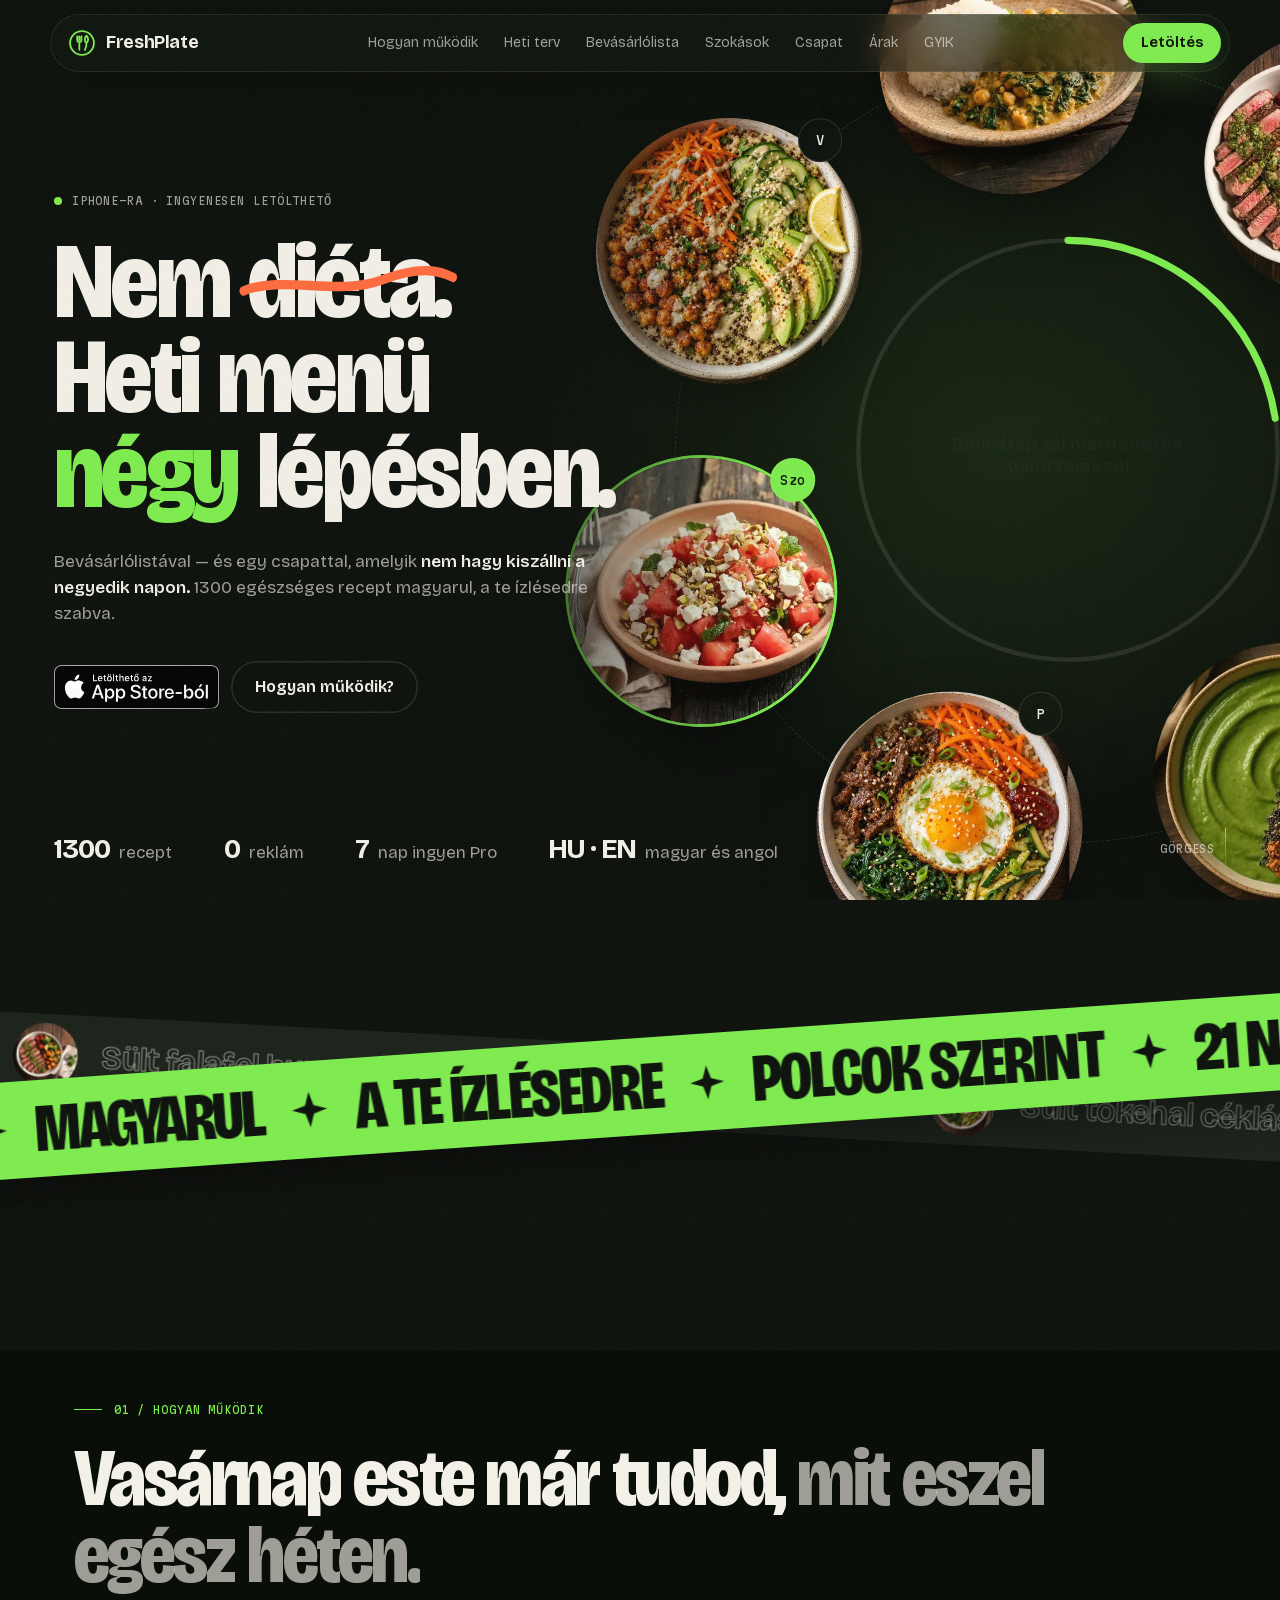
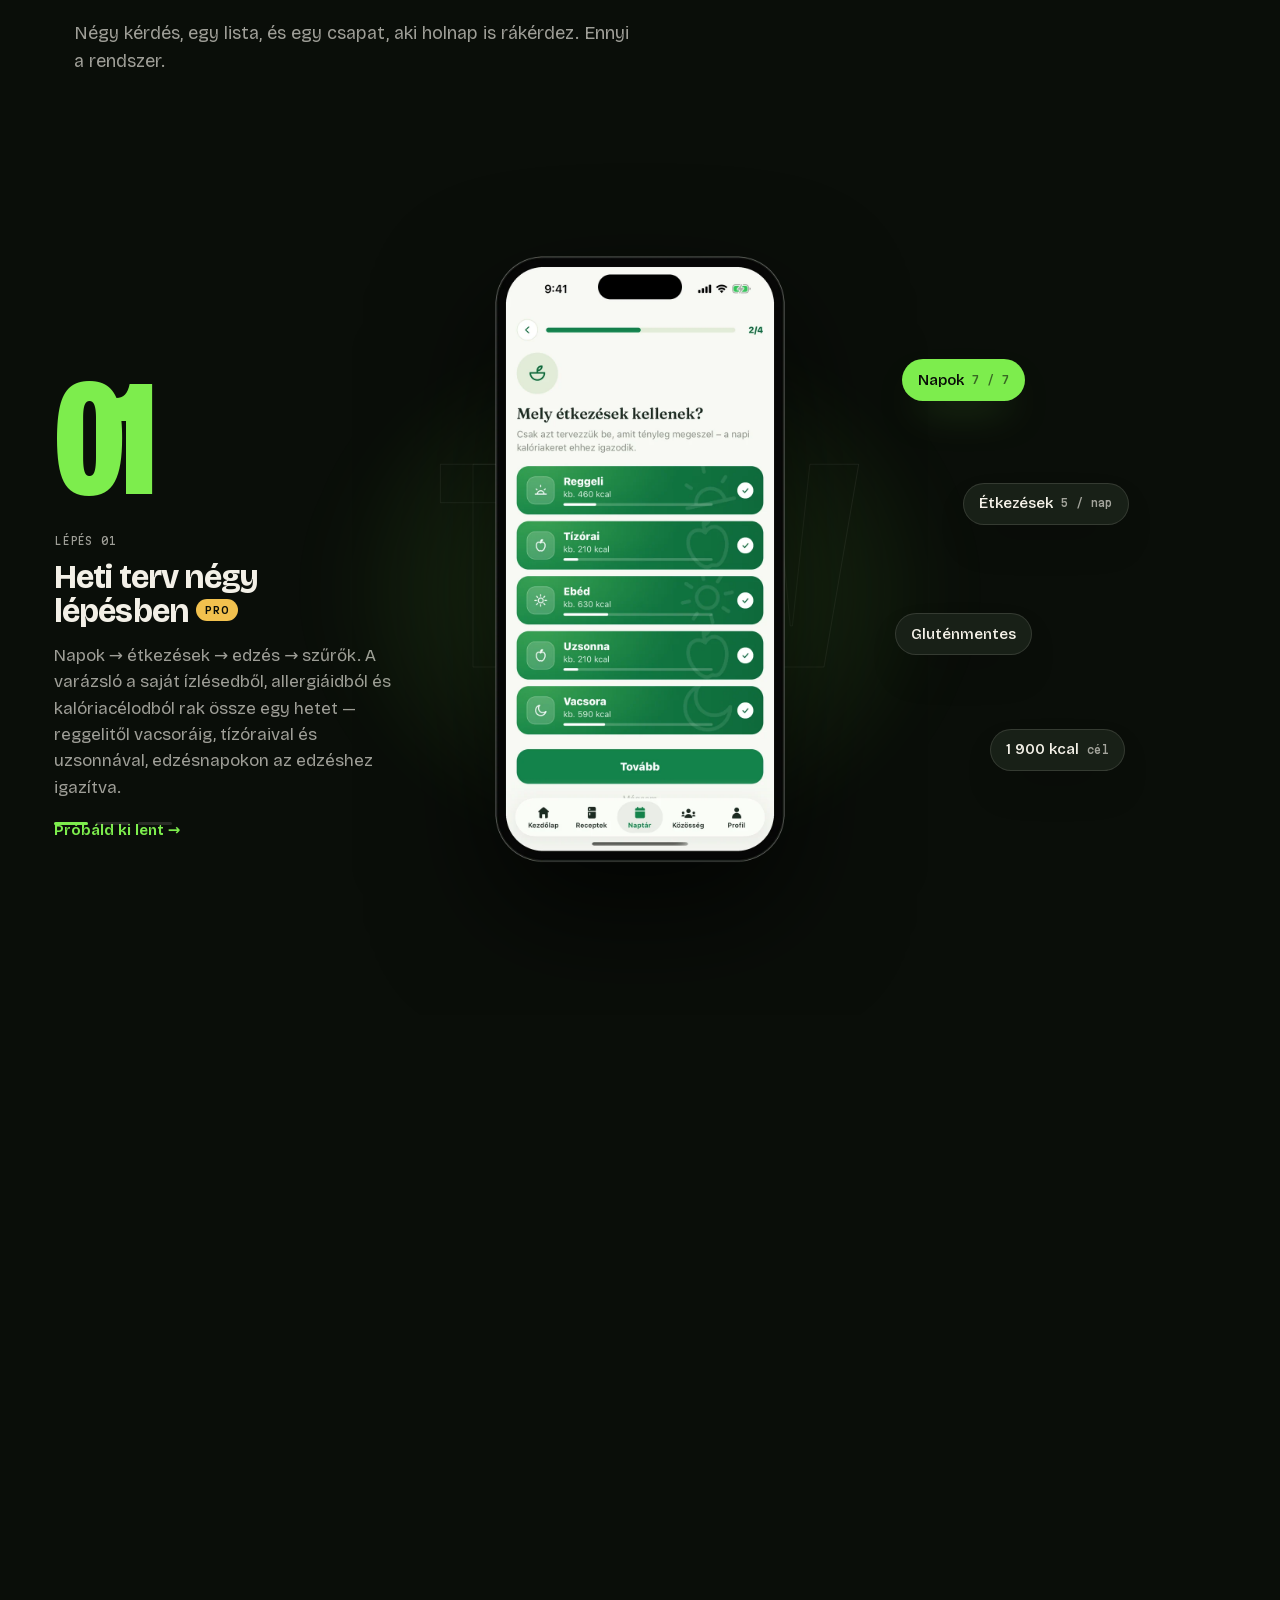
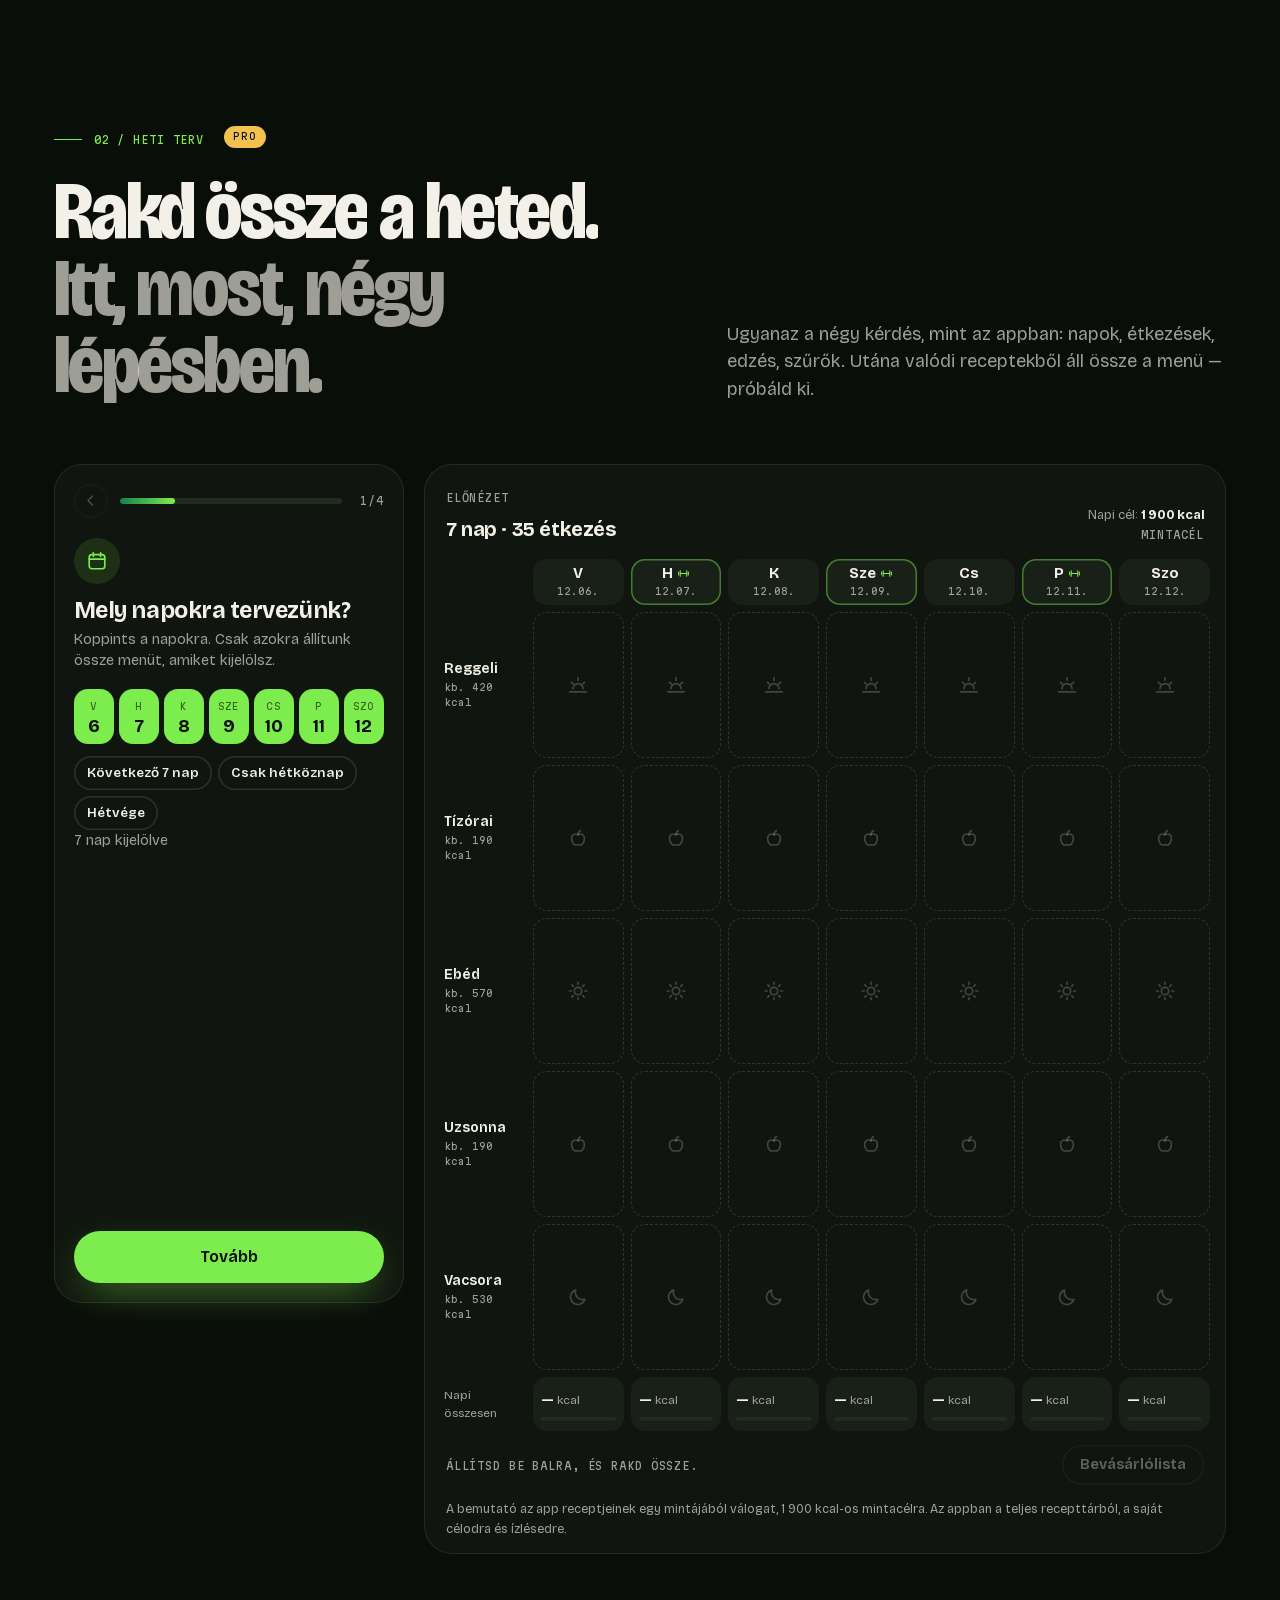
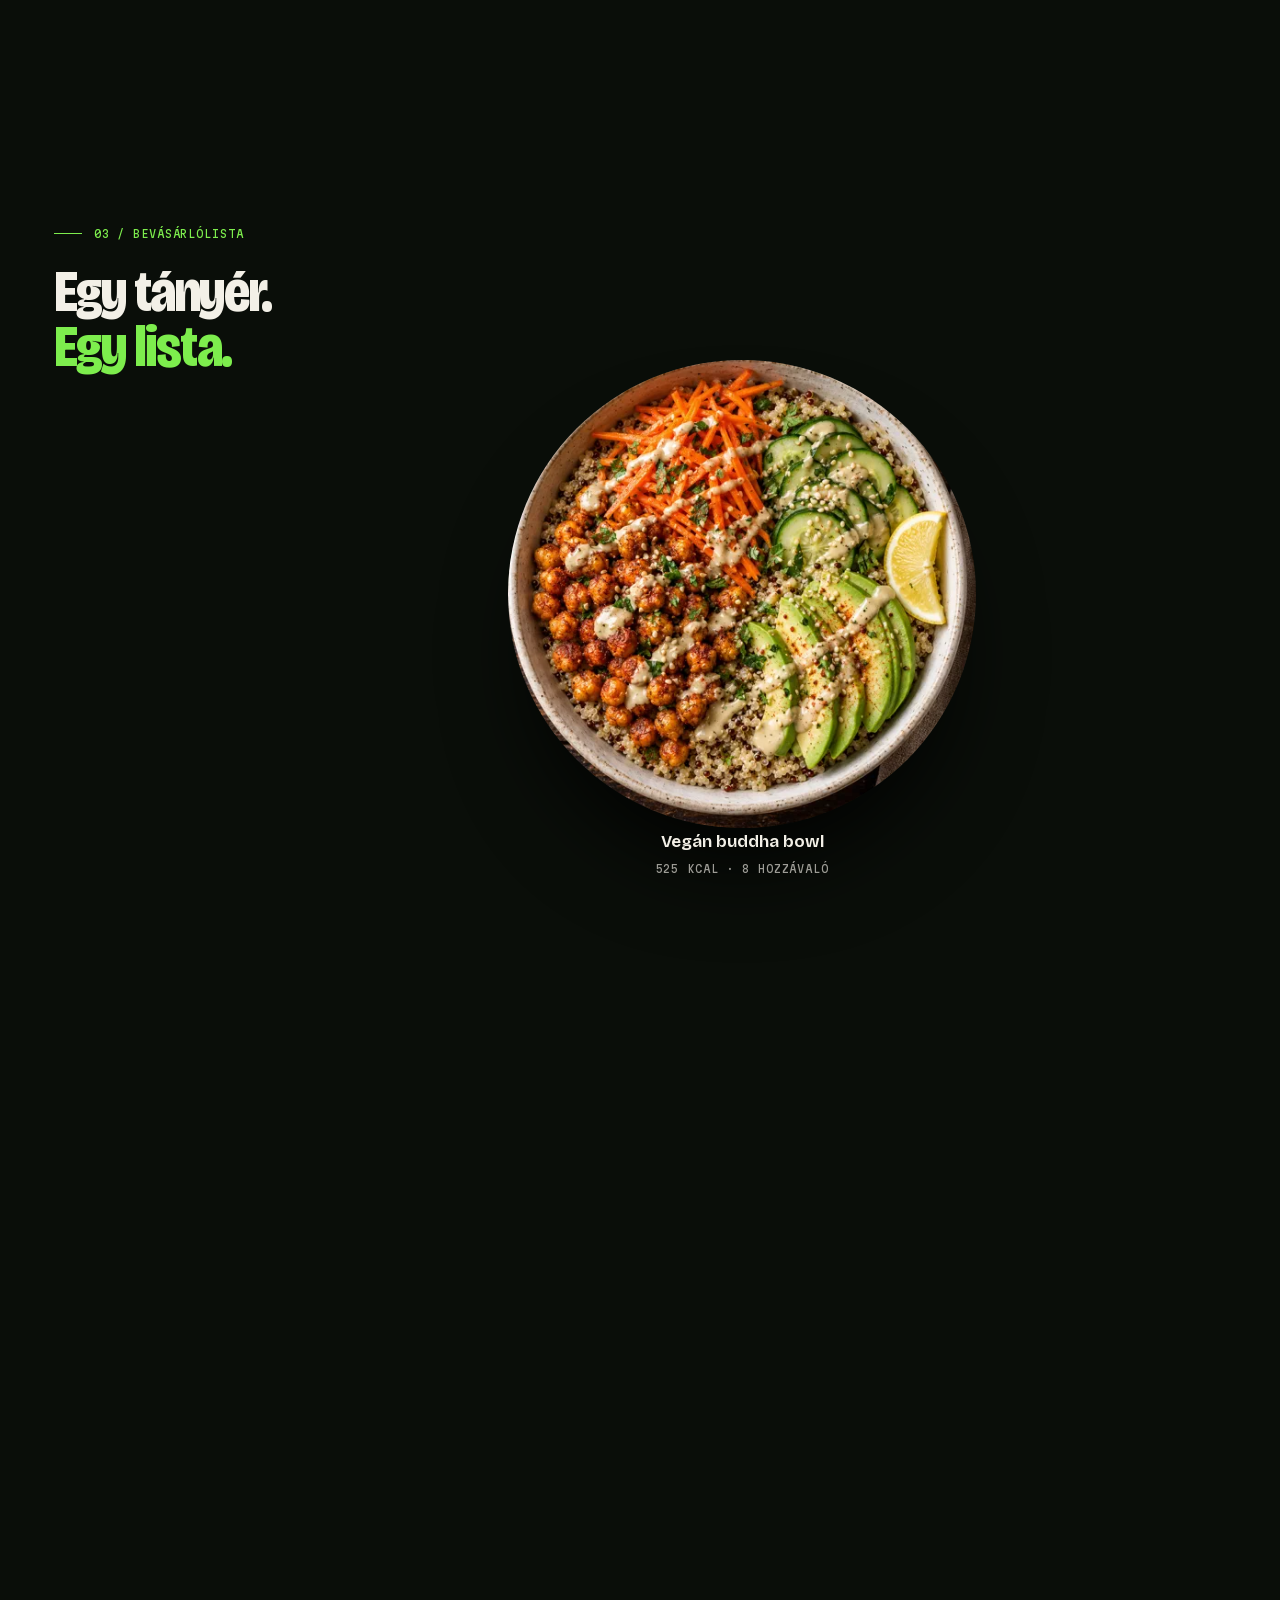
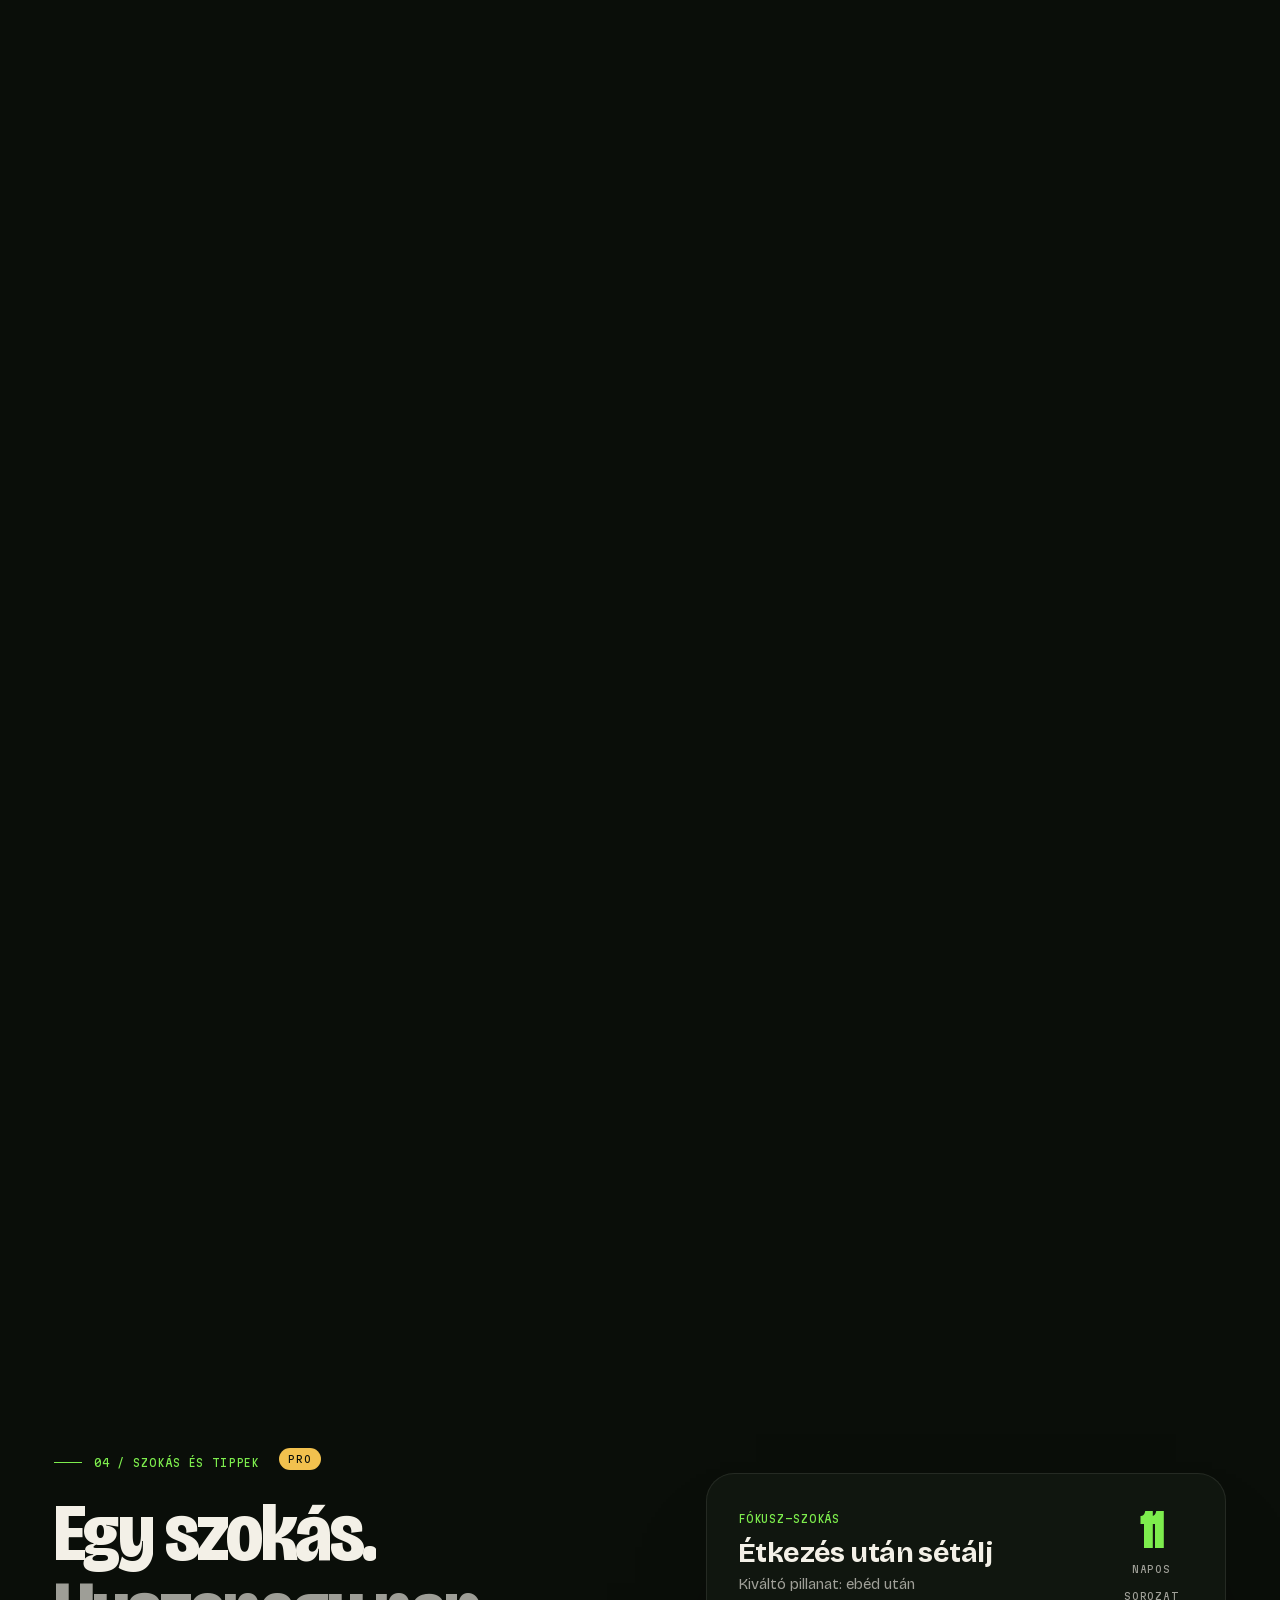
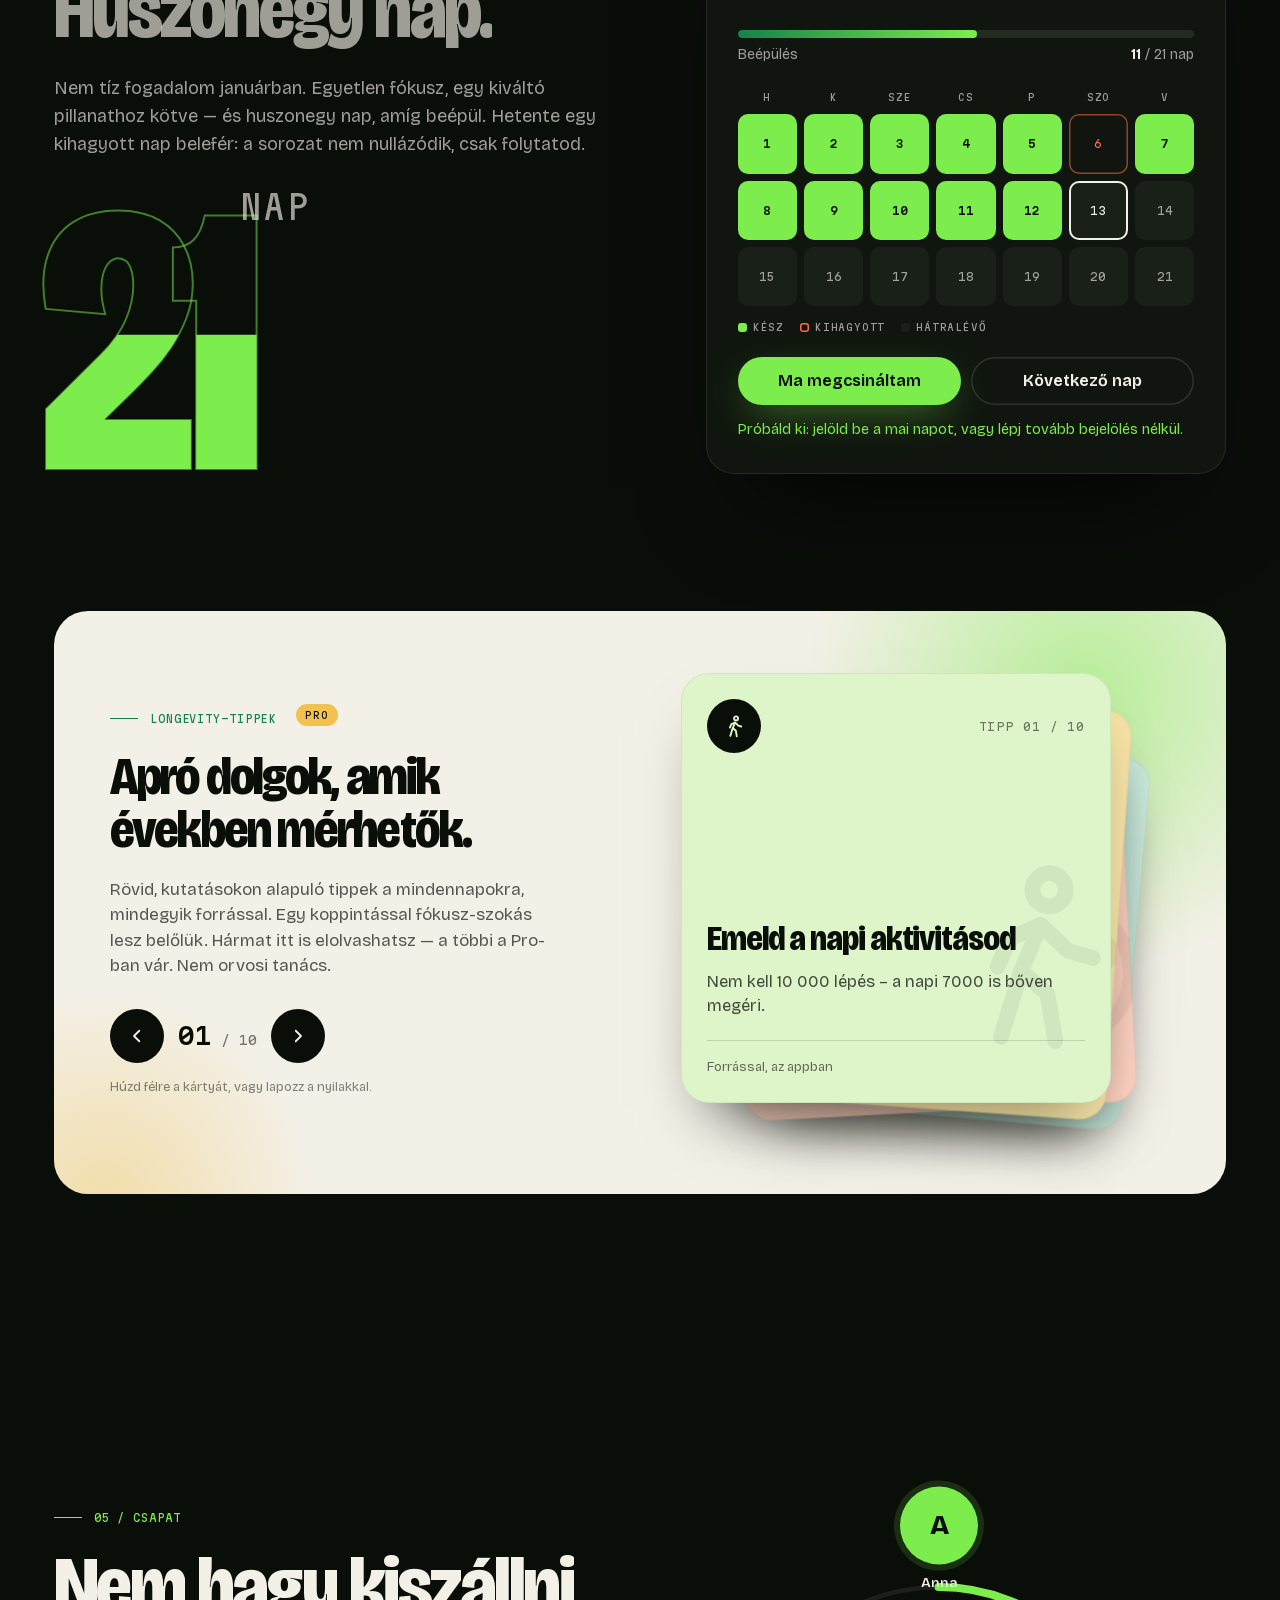
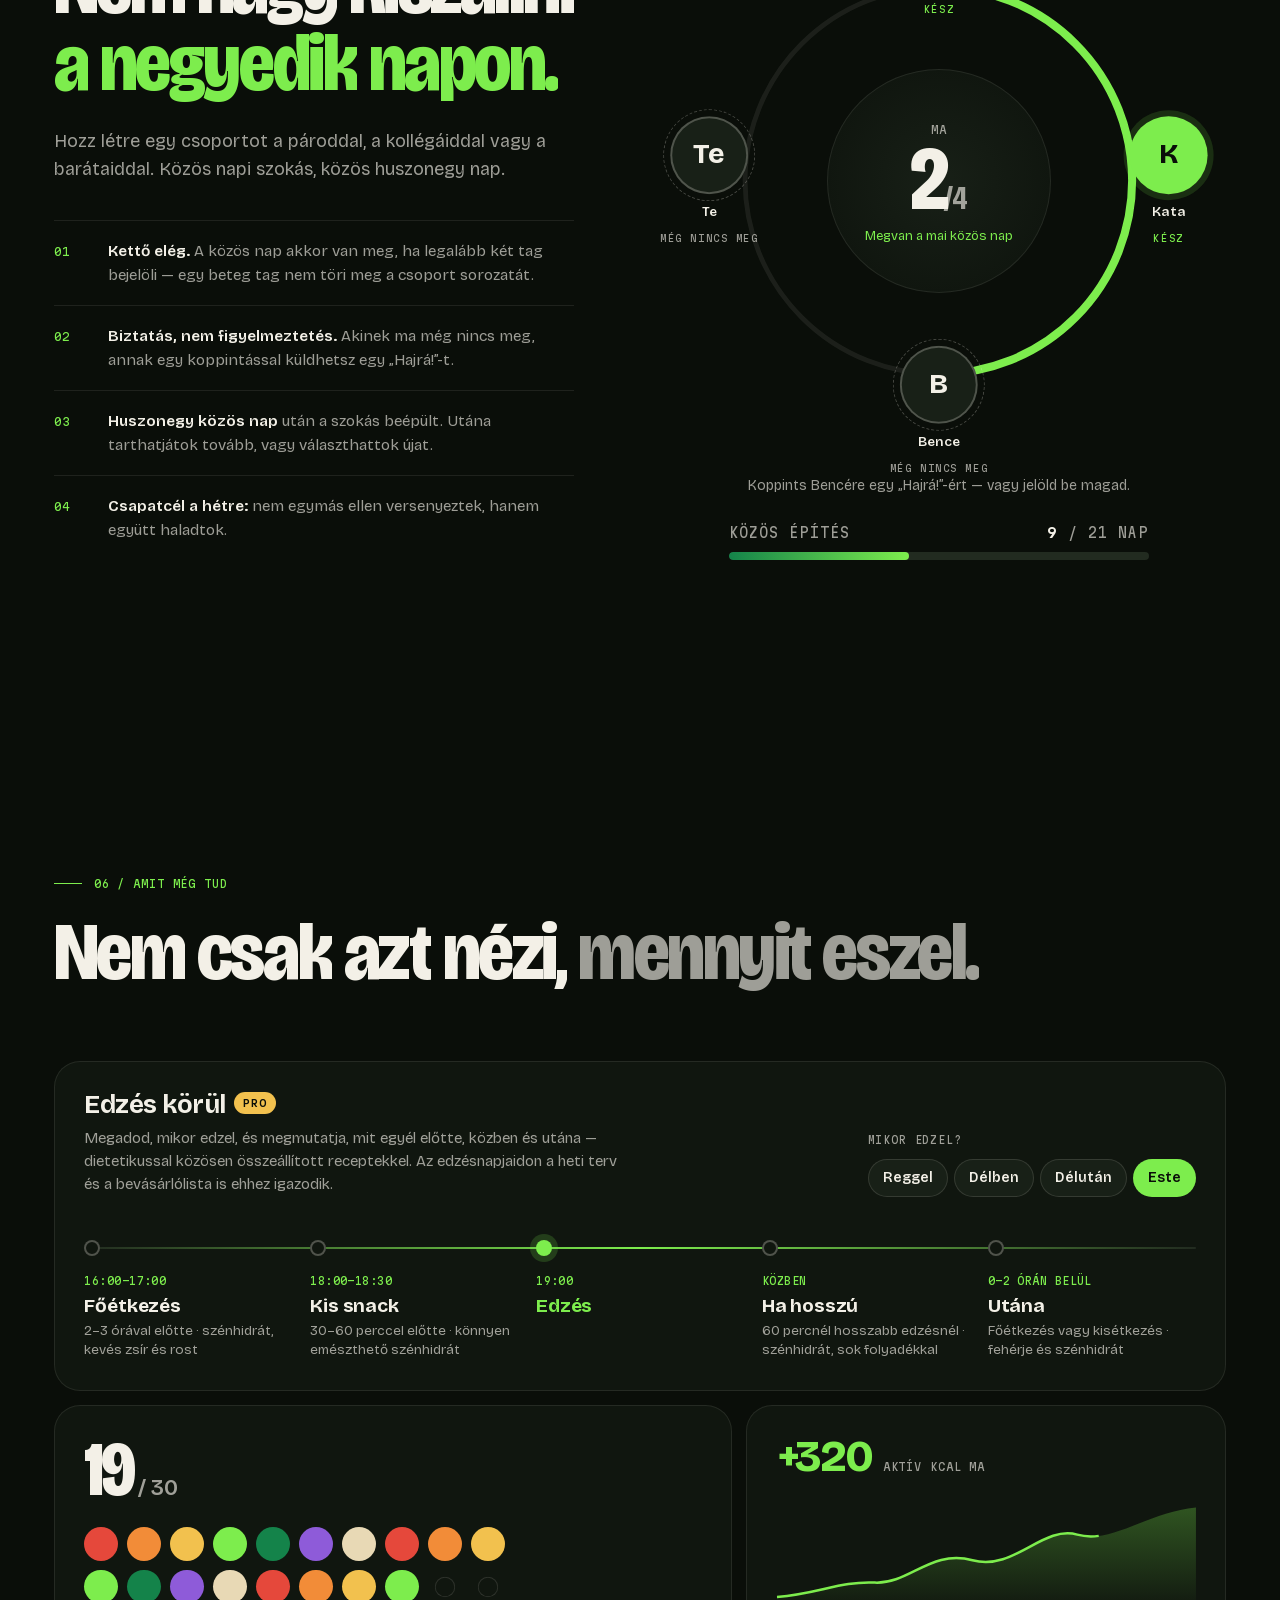
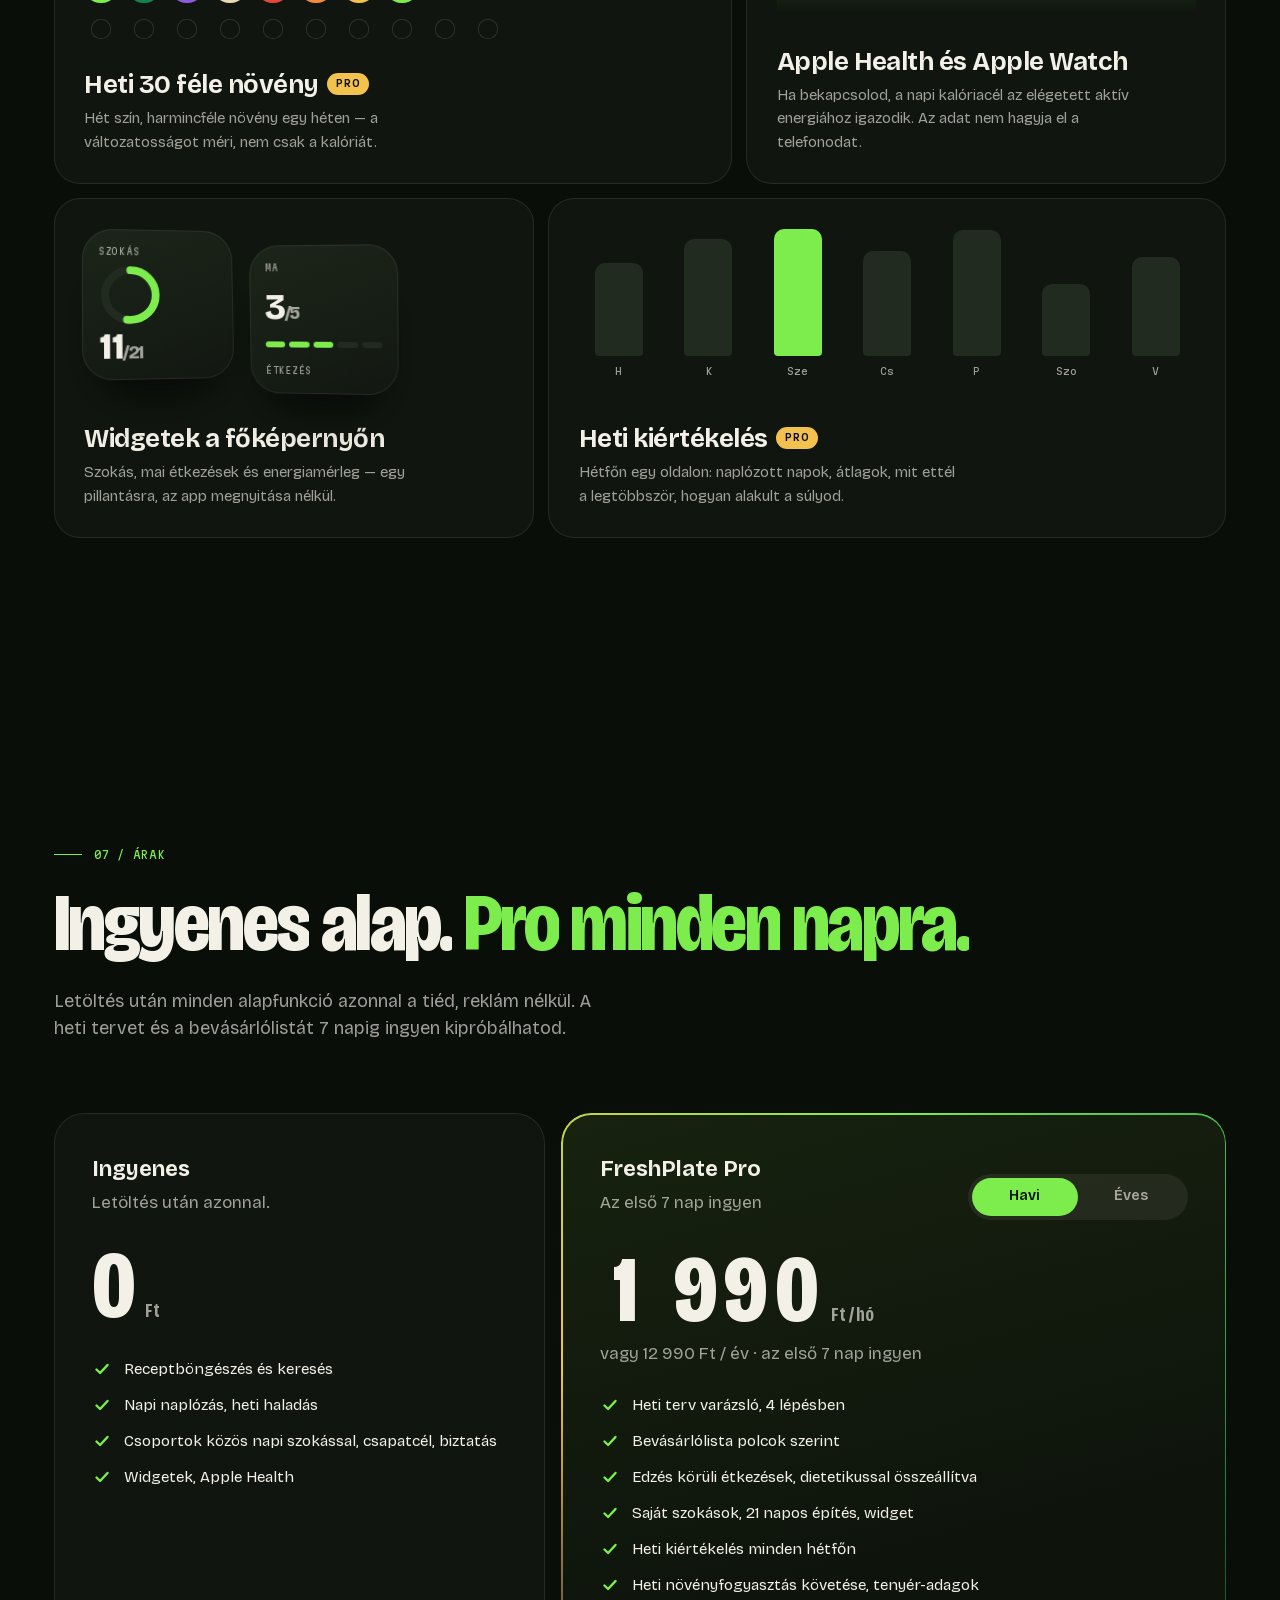
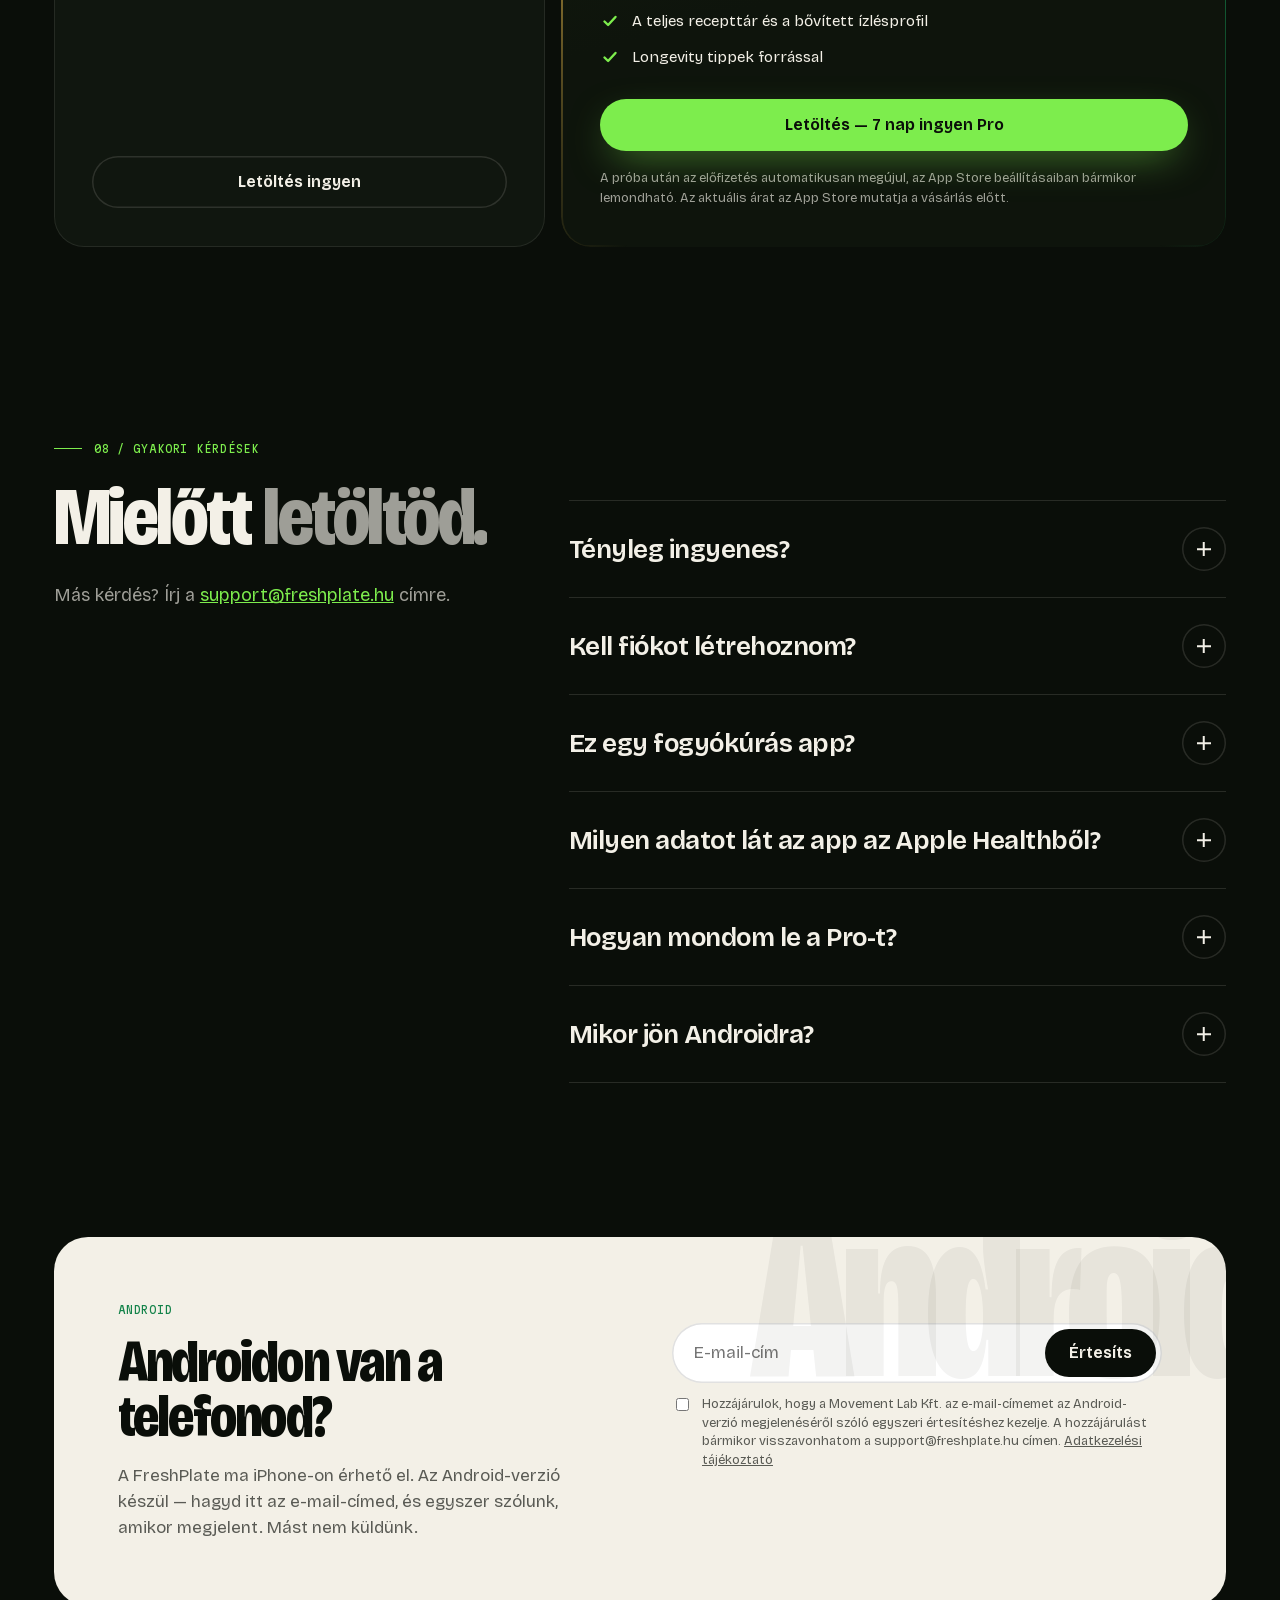
==== commit 9cc2094e: "Weboldal: havi kedvezmény kivezetve (−25% chip, Havi bajnok panel, GYIK; support 20%-os kérdés HU+EN" ====
--- a/index.html
+++ b/index.html
@@ -651,39 +651,6 @@
   .shop-in{columns:1}
 }
 
-/* havi bajnok: -25% */
-.champ-chip{display:inline-flex;align-items:center;gap:8px;margin-top:14px;padding:7px 14px 7px 8px;border-radius:999px;background:rgba(125,237,77,.12);color:var(--lime);font-size:14px;font-weight:600;text-decoration:none;transition:opacity .4s,transform .4s var(--ease),background .25s;width:fit-content;max-width:100%;line-height:1.3}
-.champ-chip b{display:grid;place-items:center;height:24px;padding:0 8px;border-radius:999px;background:var(--lime);color:var(--ink);font-size:12.5px;font-weight:800;flex:none}
-.champ-chip:hover{background:rgba(125,237,77,.2)}
-.champ-chip.off{opacity:0;transform:translateY(-6px);pointer-events:none}
-.champ{margin-top:16px;border-radius:30px;padding:clamp(24px,3.4vw,44px);position:relative;overflow:hidden;isolation:isolate;
-  background:radial-gradient(90% 120% at 0% 0%,rgba(125,237,77,.16),transparent 55%),var(--ink2);box-shadow:inset 0 0 0 1px var(--hair);
-  display:grid;grid-template-columns:auto minmax(0,1fr);gap:clamp(24px,4.4vw,64px);align-items:center;scroll-margin-top:90px}
-.stamp{position:relative;width:clamp(180px,19vw,240px);aspect-ratio:1;display:grid;place-items:center}
-.stamp svg{position:absolute;inset:0;width:100%;height:100%;animation:spin 20s linear infinite;overflow:visible}
-.stamp text{font-family:var(--mono);font-size:7.4px;letter-spacing:.18em;fill:var(--lime);text-transform:uppercase}
-.stamp .sd{position:absolute;inset:17%;border-radius:50%;background:var(--ink3);box-shadow:inset 0 0 0 1.5px rgba(125,237,77,.35);transition:background .5s,box-shadow .5s,transform .6s var(--ease)}
-.stamp b{position:relative;font-weight:800;font-size:clamp(54px,5.6vw,76px);letter-spacing:-.04em;line-height:1;color:var(--lime);font-variation-settings:'opsz' 96,'wdth' 80;transition:color .5s}
-.champ.got .stamp .sd{background:var(--lime);box-shadow:0 0 0 10px rgba(125,237,77,.12),0 0 60px rgba(125,237,77,.45);transform:scale(1.04)}
-.champ.got .stamp b{color:var(--ink)}
-.champ h3{margin:0;font-size:clamp(28px,3vw,46px);line-height:1;letter-spacing:-.03em;font-weight:780;font-variation-settings:'opsz' 96,'wdth' 86}
-.champ .cp{margin:14px 0 0;color:var(--mute);max-width:600px}
-.c-prog{display:flex;align-items:center;gap:14px;margin-top:22px}
-.c-prog .hbar{flex:1;margin:0}
-.c-prog span{font-family:var(--mono);font-size:11px;color:var(--mute);white-space:nowrap}
-.c-prog span b{color:var(--cream)}
-.tasks{display:grid;grid-template-columns:repeat(3,minmax(0,1fr));gap:8px;margin-top:14px}
-.task{display:flex;align-items:center;gap:10px;padding:11px 12px;border-radius:16px;background:var(--ink3);text-align:left;font-size:14px;line-height:1.25;transition:background .35s,color .35s}
-.task .ck{flex:none;width:24px;height:24px;border-radius:50%;box-shadow:inset 0 0 0 1.5px var(--faint);display:grid;place-items:center;transition:background .3s,box-shadow .3s}
-.task .ck svg{width:13px;height:13px;color:var(--ink);opacity:0;transform:scale(.4);transition:.35s var(--ease)}
-.task.on{background:rgba(125,237,77,.11)}
-.task.on .ck{background:var(--lime);box-shadow:none}
-.task.on .ck svg{opacity:1;transform:none}
-.task.nudge{animation:nudge 1.6s ease-in-out infinite}
-@keyframes nudge{0%,100%{box-shadow:inset 0 0 0 1px transparent}50%{box-shadow:inset 0 0 0 1.5px var(--lime)}}
-.c-msg{margin:14px 0 0;min-height:1.5em;color:var(--lime);font-size:14.5px}
-.c-fine{margin:10px 0 0;color:var(--mute);font-size:12.5px;line-height:1.5;max-width:640px}
-@media (max-width:900px){.champ{grid-template-columns:minmax(0,1fr);justify-items:center}.champ>div:last-child{width:100%}.tasks{grid-template-columns:repeat(2,minmax(0,1fr))}.task{font-size:13px;padding:10px;gap:8px}}
 
 /* ---------- FAQ ---------- */
 .faq{margin-top:clamp(36px,5vw,60px);border-top:1px solid var(--faint)}
@@ -1195,7 +1162,6 @@
         </div>
         <div class="amt"><span class="big odo" id="odo" aria-hidden="true"></span><span class="unit" id="unit">Ft / hó</span><span class="sr" id="priceSr">1 990 Ft / hó</span></div>
         <p class="alt" id="alt">vagy 12 990 Ft / év · az első 7 nap ingyen</p>
-        <a class="champ-chip" id="champChip" href="#bajnok" data-cursor="Hogyan?"><b>−25%</b>minden hónapban megszerezhető a havi csomagra</a>
         <ul>
           <li><svg><use href="#check"/></svg>Heti terv varázsló, 4 lépésben</li>
           <li><svg><use href="#check"/></svg>Bevásárlólista polcok szerint</li>
@@ -1210,29 +1176,6 @@
         <p class="fine">A próba után az előfizetés automatikusan megújul, az App Store beállításaiban bármikor lemondható. Az aktuális árat az App Store mutatja a vásárlás előtt.</p>
       </div>
     </div>
-    <div class="champ" id="bajnok" data-reveal>
-      <div class="stamp" aria-hidden="true">
-        <svg viewBox="0 0 100 100"><defs><path id="cpath" d="M50 50m-41 0a41 41 0 1 1 82 0a41 41 0 1 1-82 0"/></defs>
-          <text><textPath href="#cpath" textLength="255" lengthAdjust="spacing">Havi bajnok · minden hónapban · havi bajnok · minden hónapban ·</textPath></text></svg>
-        <span class="sd"></span><b>−25%</b>
-      </div>
-      <div>
-        <p class="mono lime" style="margin:0 0 12px">Havi kihívás · havi bajnok</p>
-        <h3>Minden hónapban megszerezhető 25% kedvezmény a havi csomagra.</h3>
-        <p class="cp">Teljesítsd a havi kihívás hat feladatát az appban, és egy hónap havi Pro 25%-kal olcsóbb. A következő hónapban újra kezdődik — és újra megszerezheted.</p>
-        <div class="c-prog"><div class="hbar"><i id="cBar"></i></div><span><b id="cN">0</b> / 6 feladat</span></div>
-        <div class="tasks" id="tasks">
-          <button class="task"><span class="ck"><svg><use href="#check"/></svg></span>Értékelj legalább 1 receptet</button>
-          <button class="task"><span class="ck"><svg><use href="#check"/></svg></span>Oszd meg egy receptedet</button>
-          <button class="task"><span class="ck"><svg><use href="#check"/></svg></span>Adj hozzá egy barátot</button>
-          <button class="task"><span class="ck"><svg><use href="#check"/></svg></span>Naplózz 10 napot ebben a hónapban</button>
-          <button class="task"><span class="ck"><svg><use href="#check"/></svg></span>Próbálj ki egy új receptet</button>
-          <button class="task"><span class="ck"><svg><use href="#check"/></svg></span>Jelölj be egy szokást 5 napon</button>
-        </div>
-        <p class="c-msg" id="cMsg" aria-live="polite"></p>
-        <p class="c-fine">A kedvezményt egyszer használható App Store-beváltókóddal adjuk; az App Store-ban váltod be, egy hónapra szól, és havonta egyszer szerezhető meg. Az aktuális árat az App Store mutatja a vásárlás előtt.</p>
-      </div>
-    </div>
   </div>
 </section>
 
@@ -1246,7 +1189,6 @@
     </div>
     <div class="faq" id="faq">
       <div class="qa"><button aria-expanded="false">Tényleg ingyenes?<span class="pm"></span></button><div class="ans"><div><p>Igen: a letöltés és az alapverzió ingyenes, reklám nélkül. A Pro a heti terv varázslót, a bevásárlólistát és a növény-követőt oldja fel; 7 napig ingyen kipróbálhatod, utána 1 990 Ft/hó vagy 12 990 Ft/év.</p></div></div></div>
-      <div class="qa"><button aria-expanded="false">Van kedvezmény a havi csomagra?<span class="pm"></span></button><div class="ans"><div><p>Igen: minden hónapban megszerezhető 25% kedvezmény. Teljesítsd a havi kihívás hat feladatát az appban, és kapsz egy beváltókódot, amellyel egy hónap havi Pro 25%-kal olcsóbb. A következő hónapban újra megszerezheted.</p></div></div></div>
       <div class="qa"><button aria-expanded="false">Kell fiókot létrehoznom?<span class="pm"></span></button><div class="ans"><div><p>Az alapfunkciókhoz nem. Fiók a csoportokhoz és a barátokhoz kell — e-mail-címmel vagy Bejelentkezés az Apple-lel.</p></div></div></div>
       <div class="qa"><button aria-expanded="false">Ez egy fogyókúrás app?<span class="pm"></span></button><div class="ans"><div><p>Nem. A FreshPlate nem tilt és nem számol le: heti menüt ad, ami a saját célodhoz és ízlésedhez igazodik, és segít, hogy a jó szokás megmaradjon. Nem helyettesíti az orvosi vagy dietetikusi tanácsadást.</p></div></div></div>
       <div class="qa"><button aria-expanded="false">Milyen adatot lát az app az Apple Healthből?<span class="pm"></span></button><div class="ans"><div><p>Csak az elégetett aktív energiát, és csak ha te bekapcsolod. Az érték nem hagyja el a telefonodat, és soha nem használjuk hirdetésre.</p></div></div></div>
@@ -1774,7 +1716,6 @@
   $$('button', toggle).forEach(x => x.setAttribute('aria-pressed', x === b));
   setOdo(y ? '12 990' : '1 990');
   $('#unit').textContent = y ? 'Ft / év' : 'Ft / hó';
-  $('#champChip').classList.toggle('off', y);
   $('#priceSr').textContent = y ? '12 990 Ft / év' : '1 990 Ft / hó';
   $('#alt').textContent = y ? 'vagy 1 990 Ft / hó · az első 7 nap ingyen' : 'vagy 12 990 Ft / év · az első 7 nap ingyen';
 }));
@@ -2071,26 +2012,6 @@
   if (hasGsap && !RM) ScrollTrigger.create({ trigger: root, start: 'top 90%', once: true, onEnter: preloadDecoys });
 })();
 
-/* ---------- havi bajnok (-25%) ---------- */
-const tasks = $$('#tasks .task'), champ = $('#bajnok'), cMsg = $('#cMsg');
-function renderChamp() {
-  const n = tasks.filter(t => t.classList.contains('on')).length;
-  $('#cN').textContent = n; $('#cBar').style.width = (n / 6 * 100) + '%';
-  const got = n === 6, was = champ.classList.contains('got');
-  champ.classList.toggle('got', got);
-  tasks.forEach(t => t.classList.remove('nudge'));
-  if (got) {
-    cMsg.textContent = 'Havi bajnok! A 25% kedvezmény a havi csomagra a Pro ablakban vár.';
-    if (!was) { const r = $('.stamp', champ).getBoundingClientRect(); burst(r.left + r.width / 2, r.top + r.height / 2, 46); }
-  } else if (n === 5) {
-    tasks.find(t => !t.classList.contains('on')).classList.add('nudge');
-    cMsg.textContent = 'Még egy feladat a −25%-ig. Koppints rá!';
-  } else cMsg.textContent = n ? `Még ${6 - n} feladat a −25%-ig.` : '';
-}
-tasks.forEach(t => t.addEventListener('click', e => { t.classList.toggle('on'); if (t.classList.contains('on')) burst(e.clientX, e.clientY, 8); renderChamp(); }));
-function champIn() { tasks.slice(0, 5).forEach((t, i) => setTimeout(() => { t.classList.add('on'); renderChamp(); }, RM ? 0 : 300 + i * 320)); }
-if (hasGsap && !RM) ScrollTrigger.create({ trigger: champ, start: 'top 70%', once: true, onEnter: champIn });
-else champIn();
 
 /* ---------- FAQ ---------- */
 $$('.qa').forEach(q => $('button', q).addEventListener('click', () => {
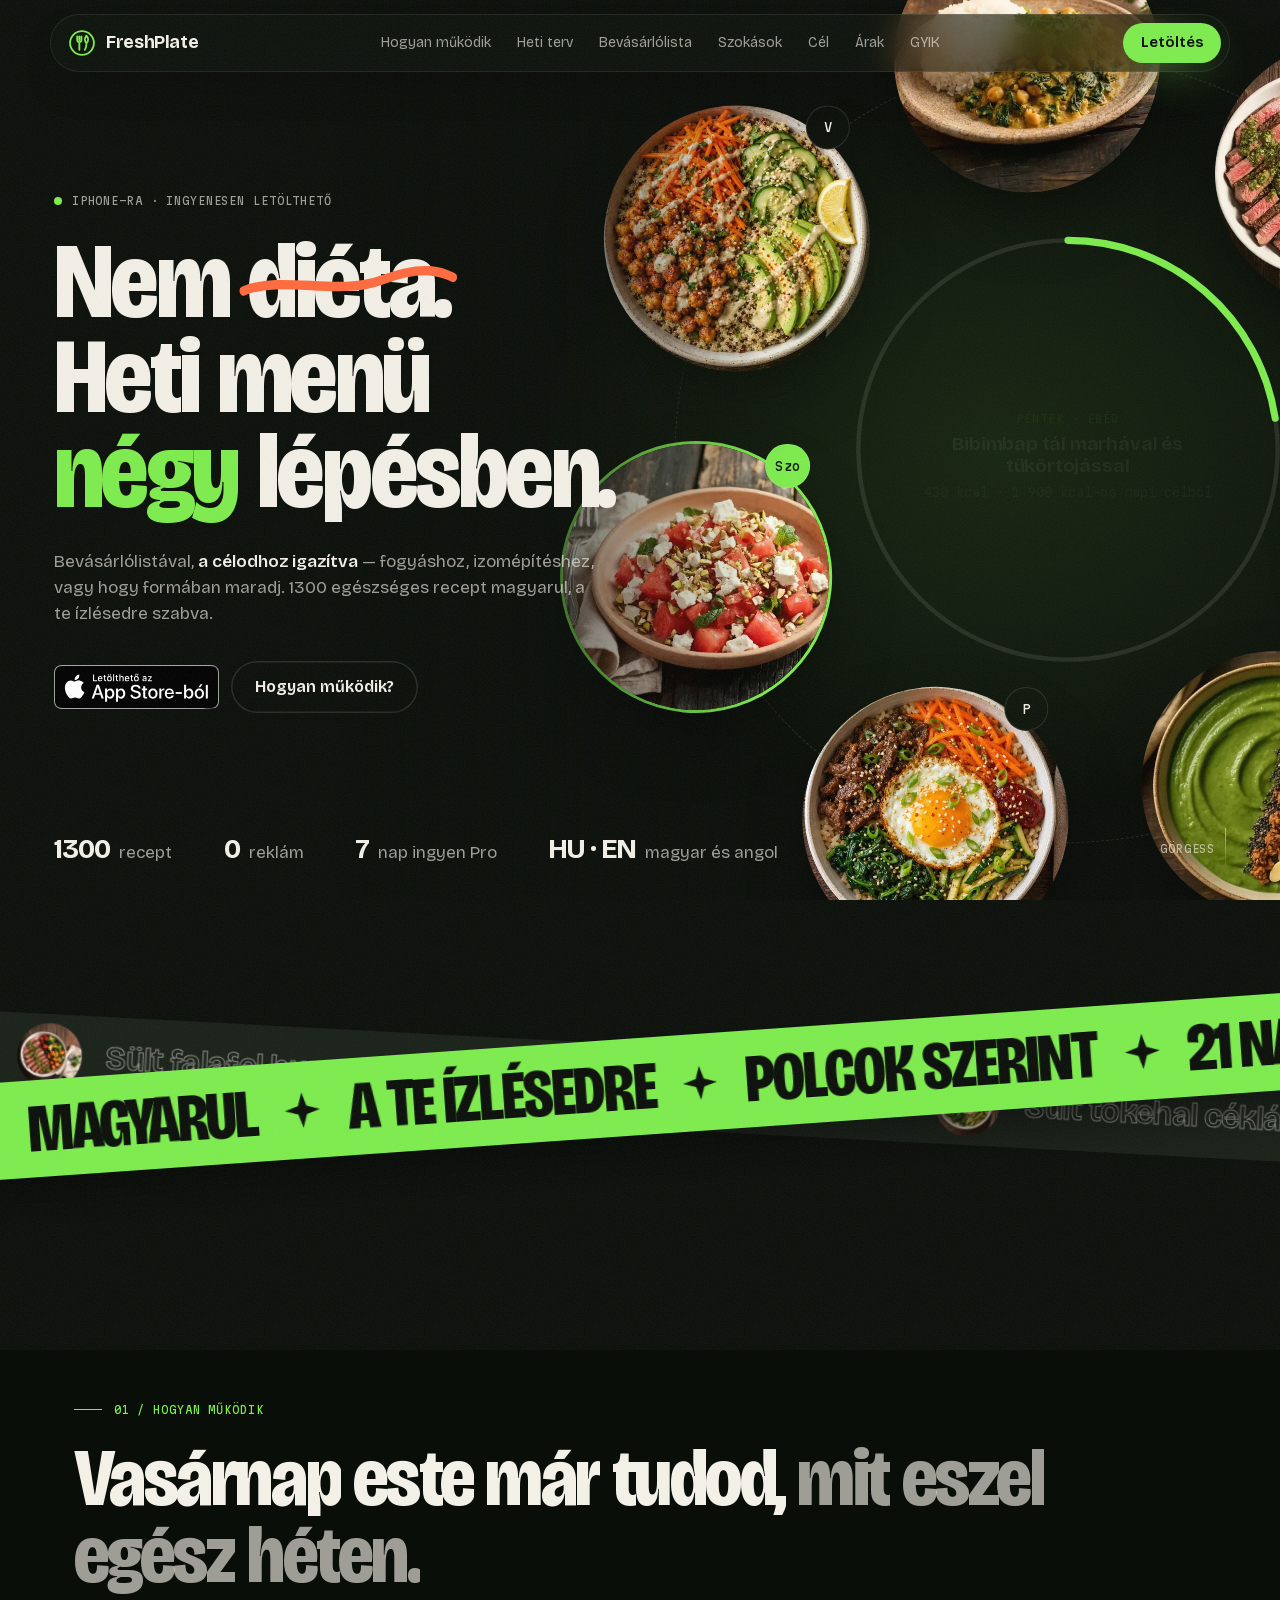
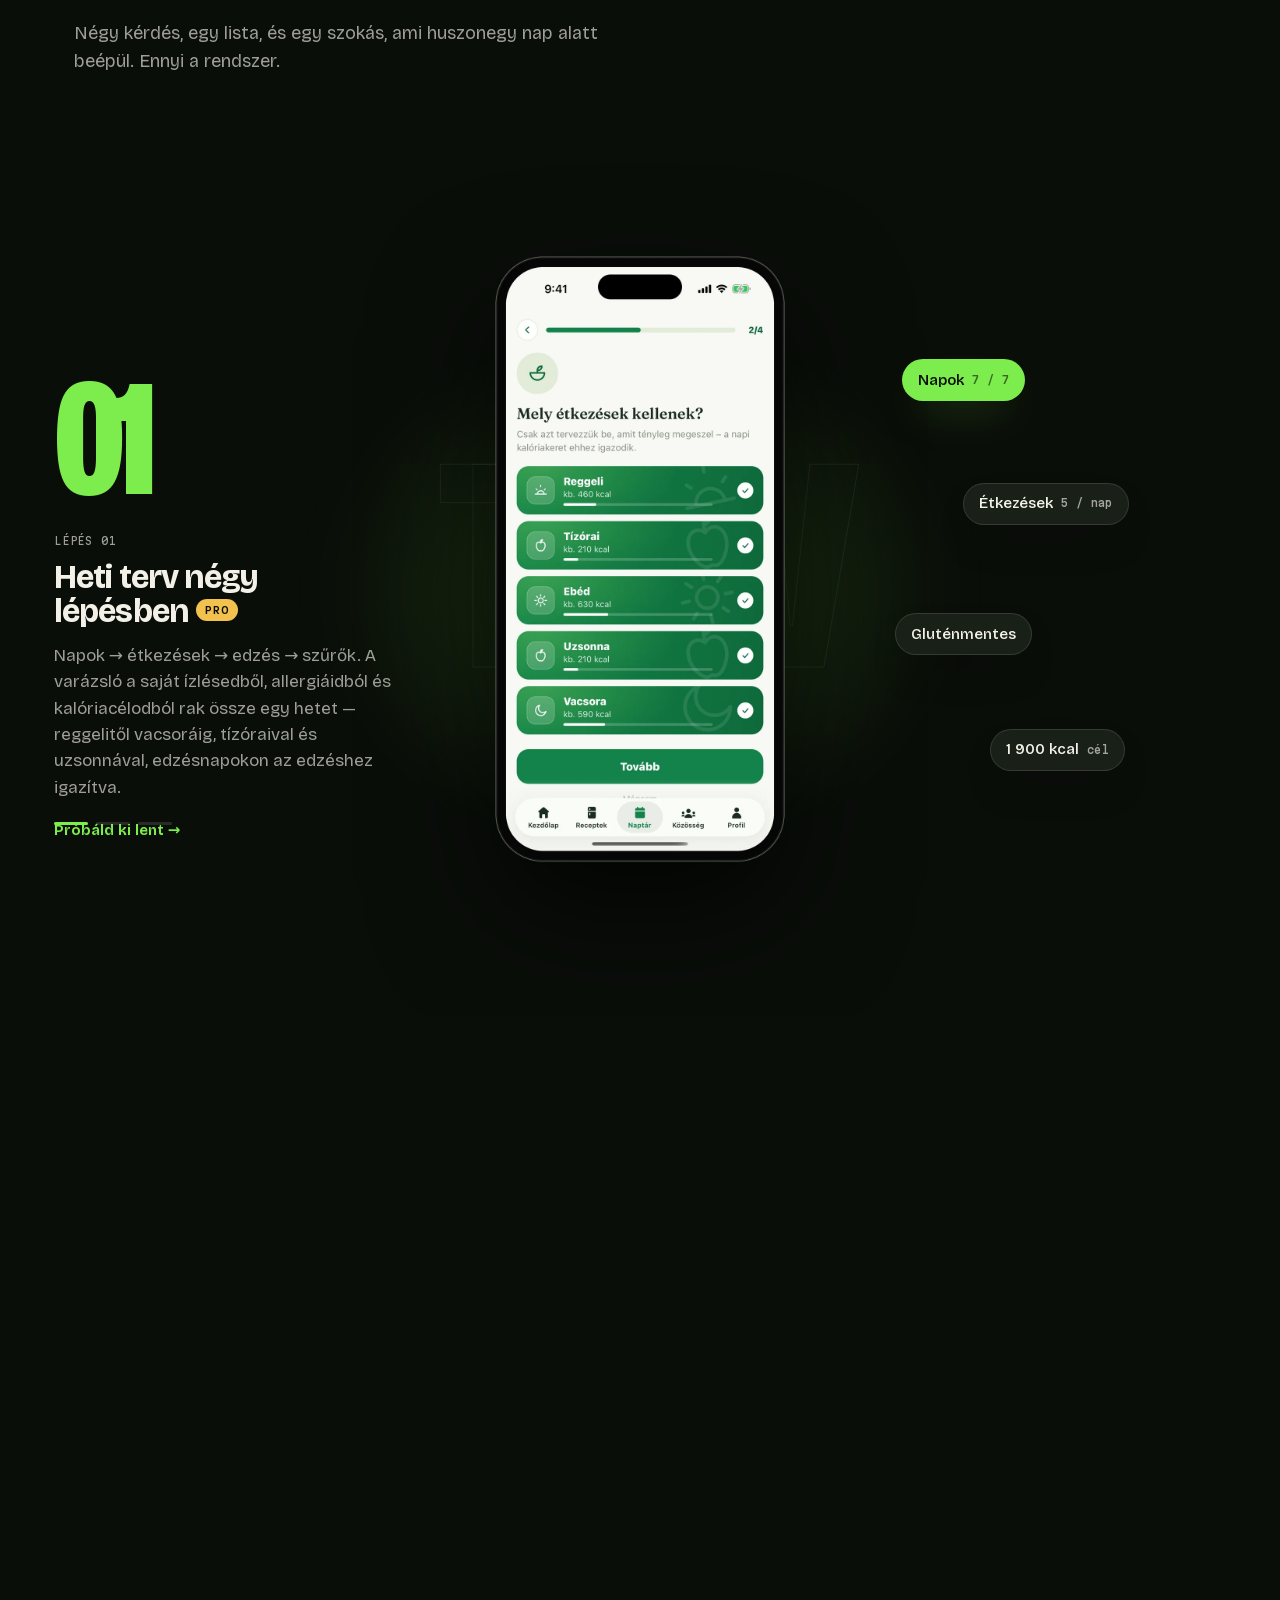
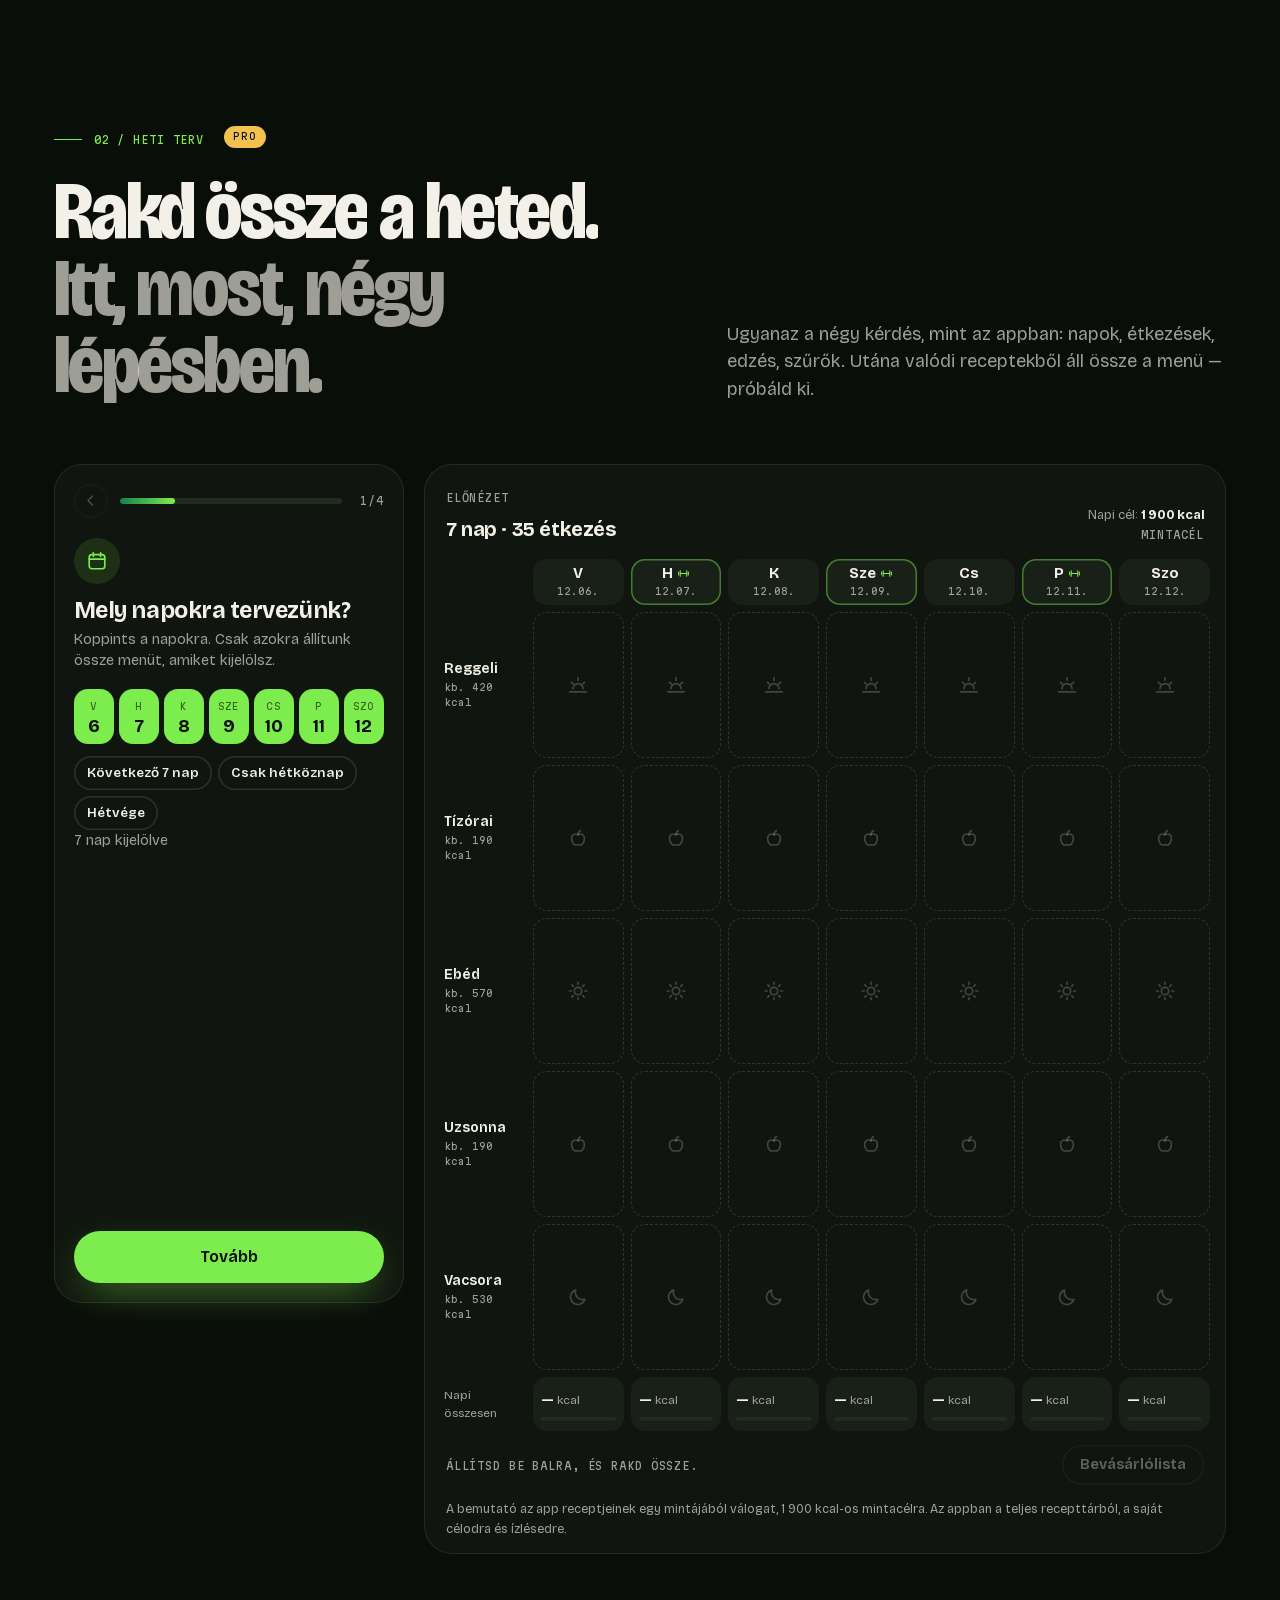
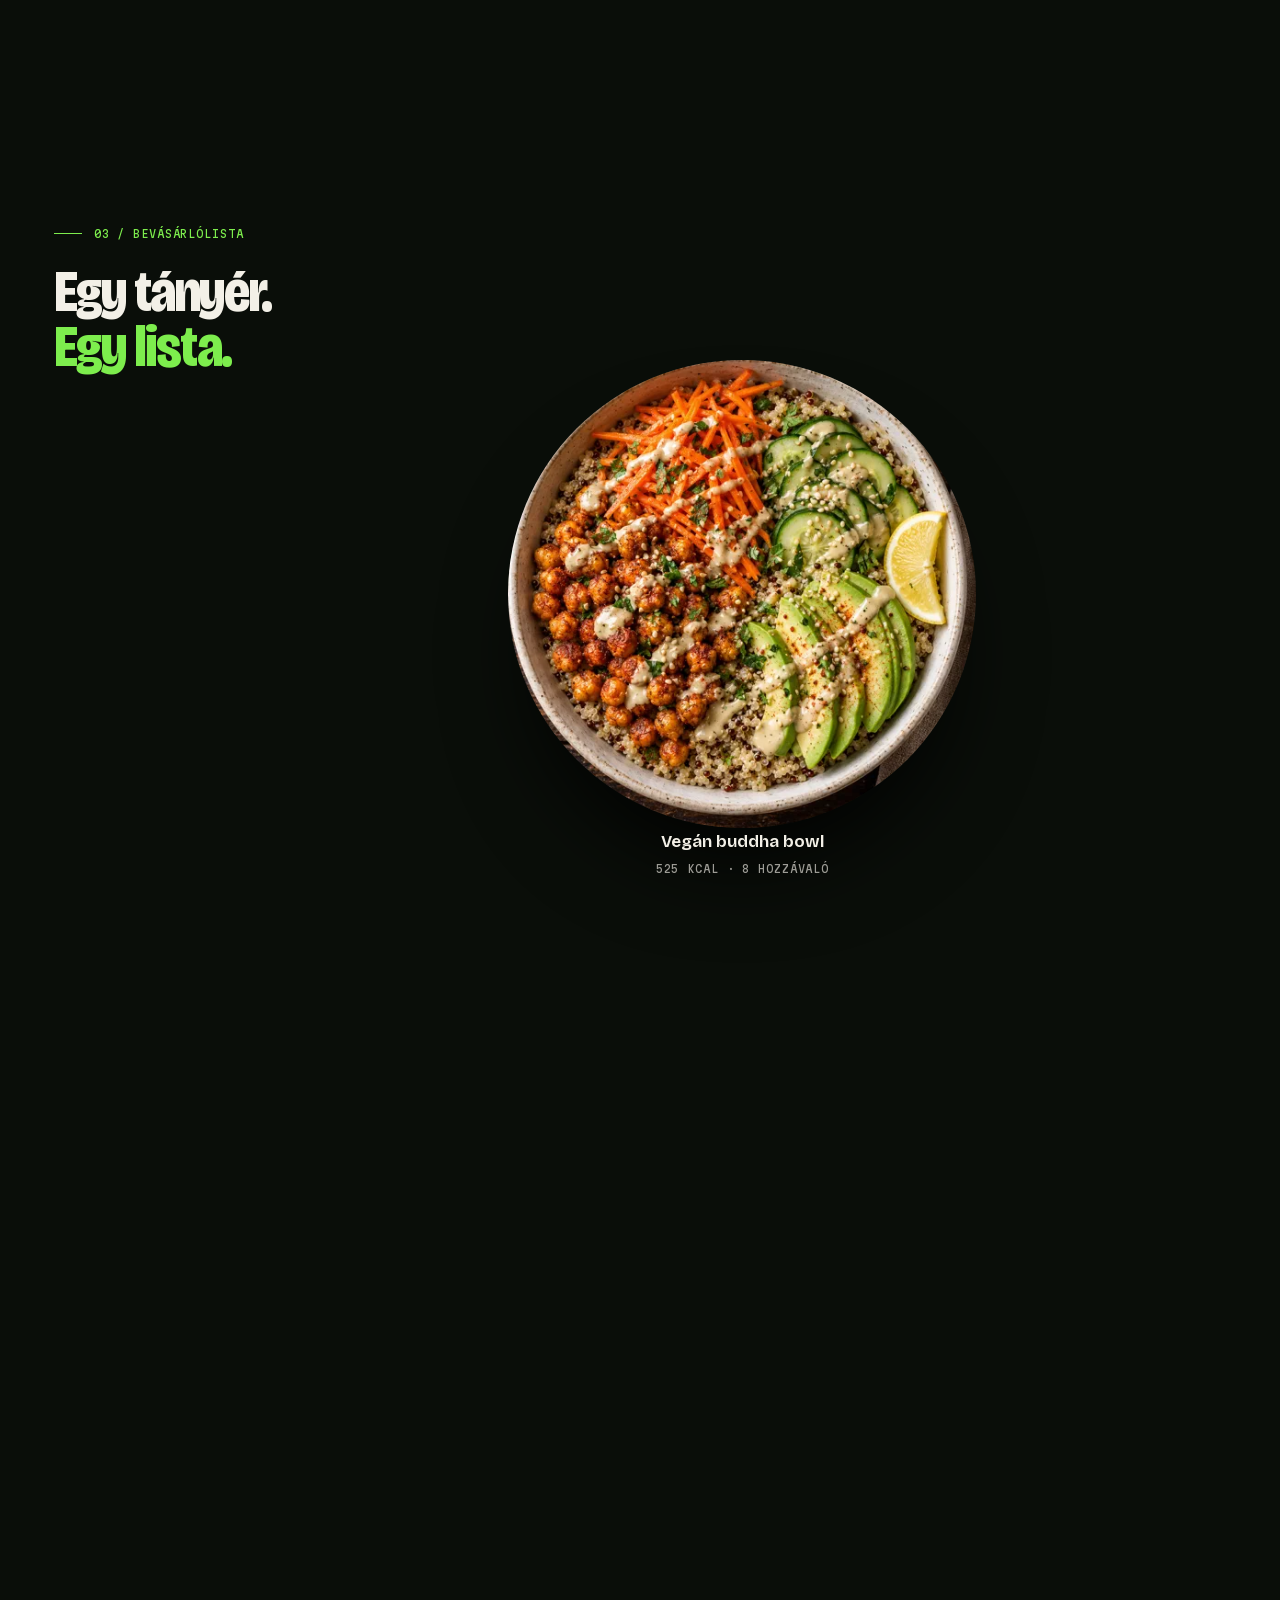
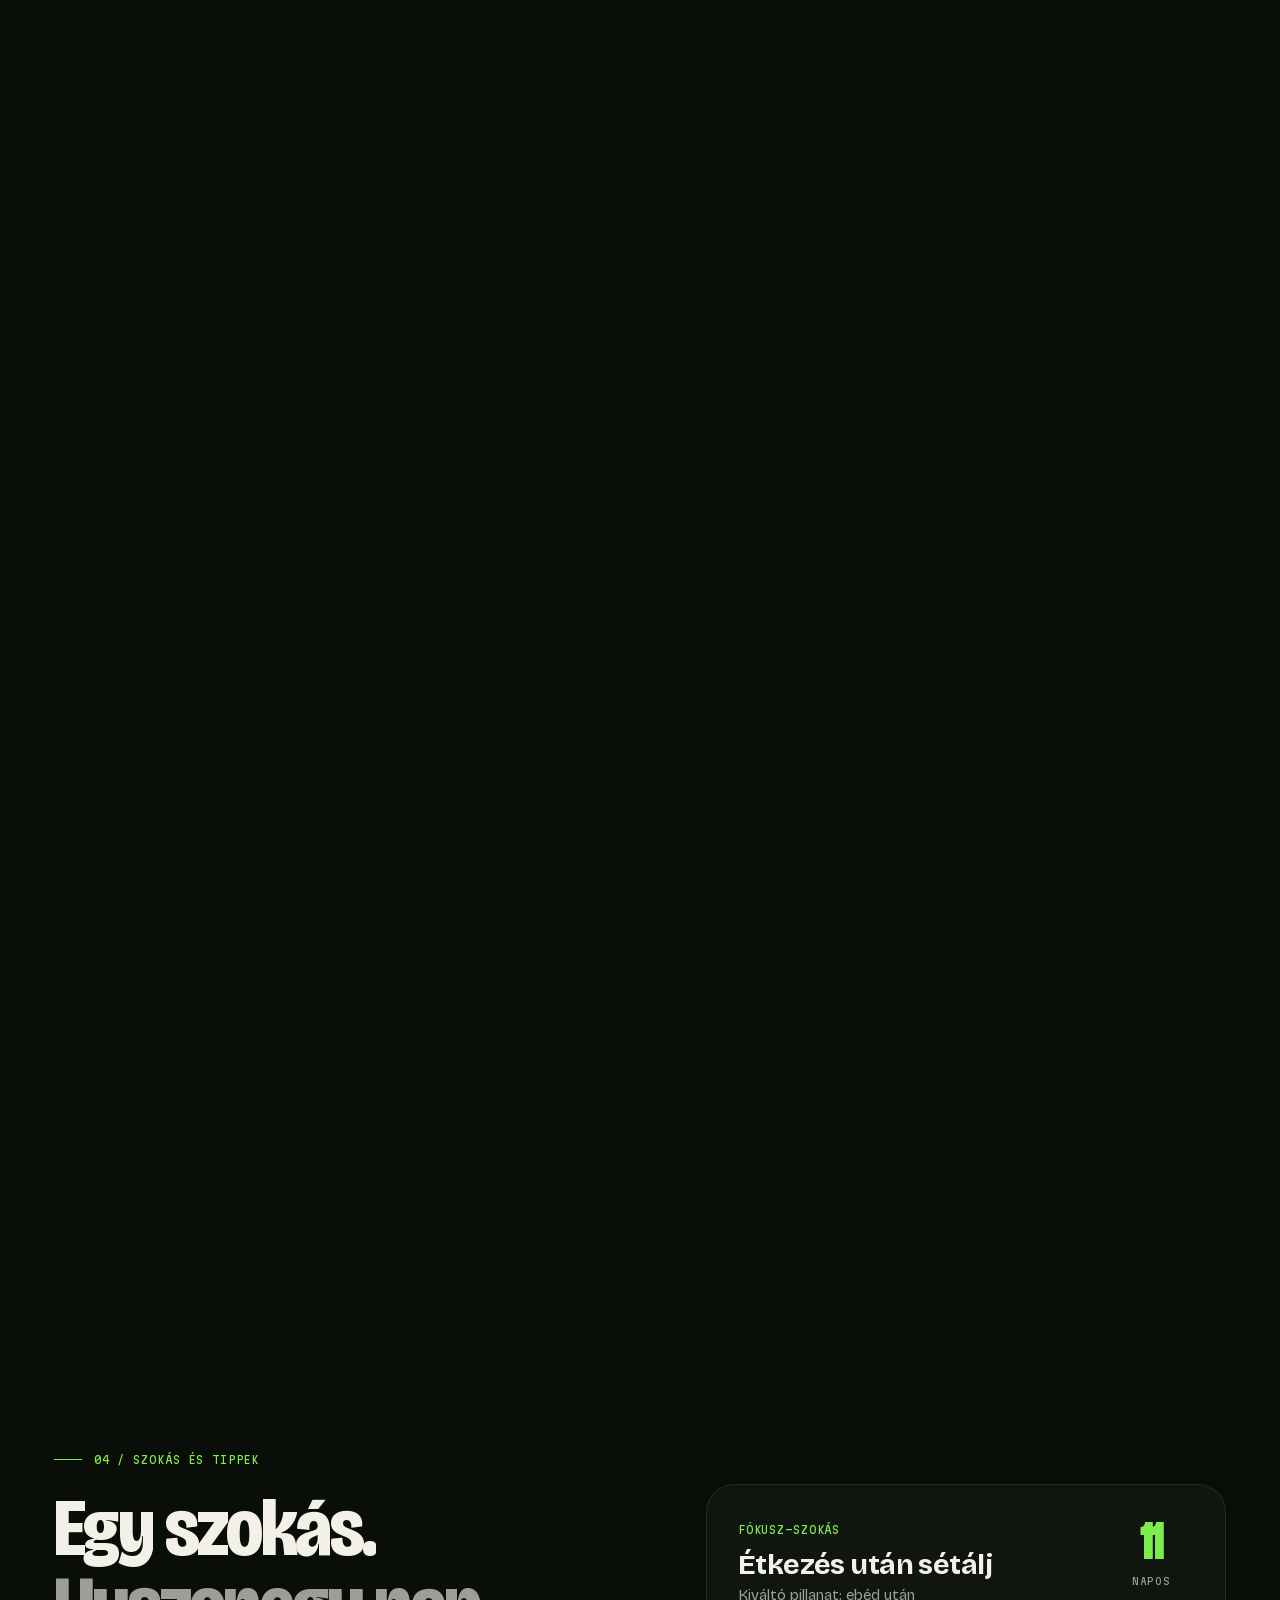
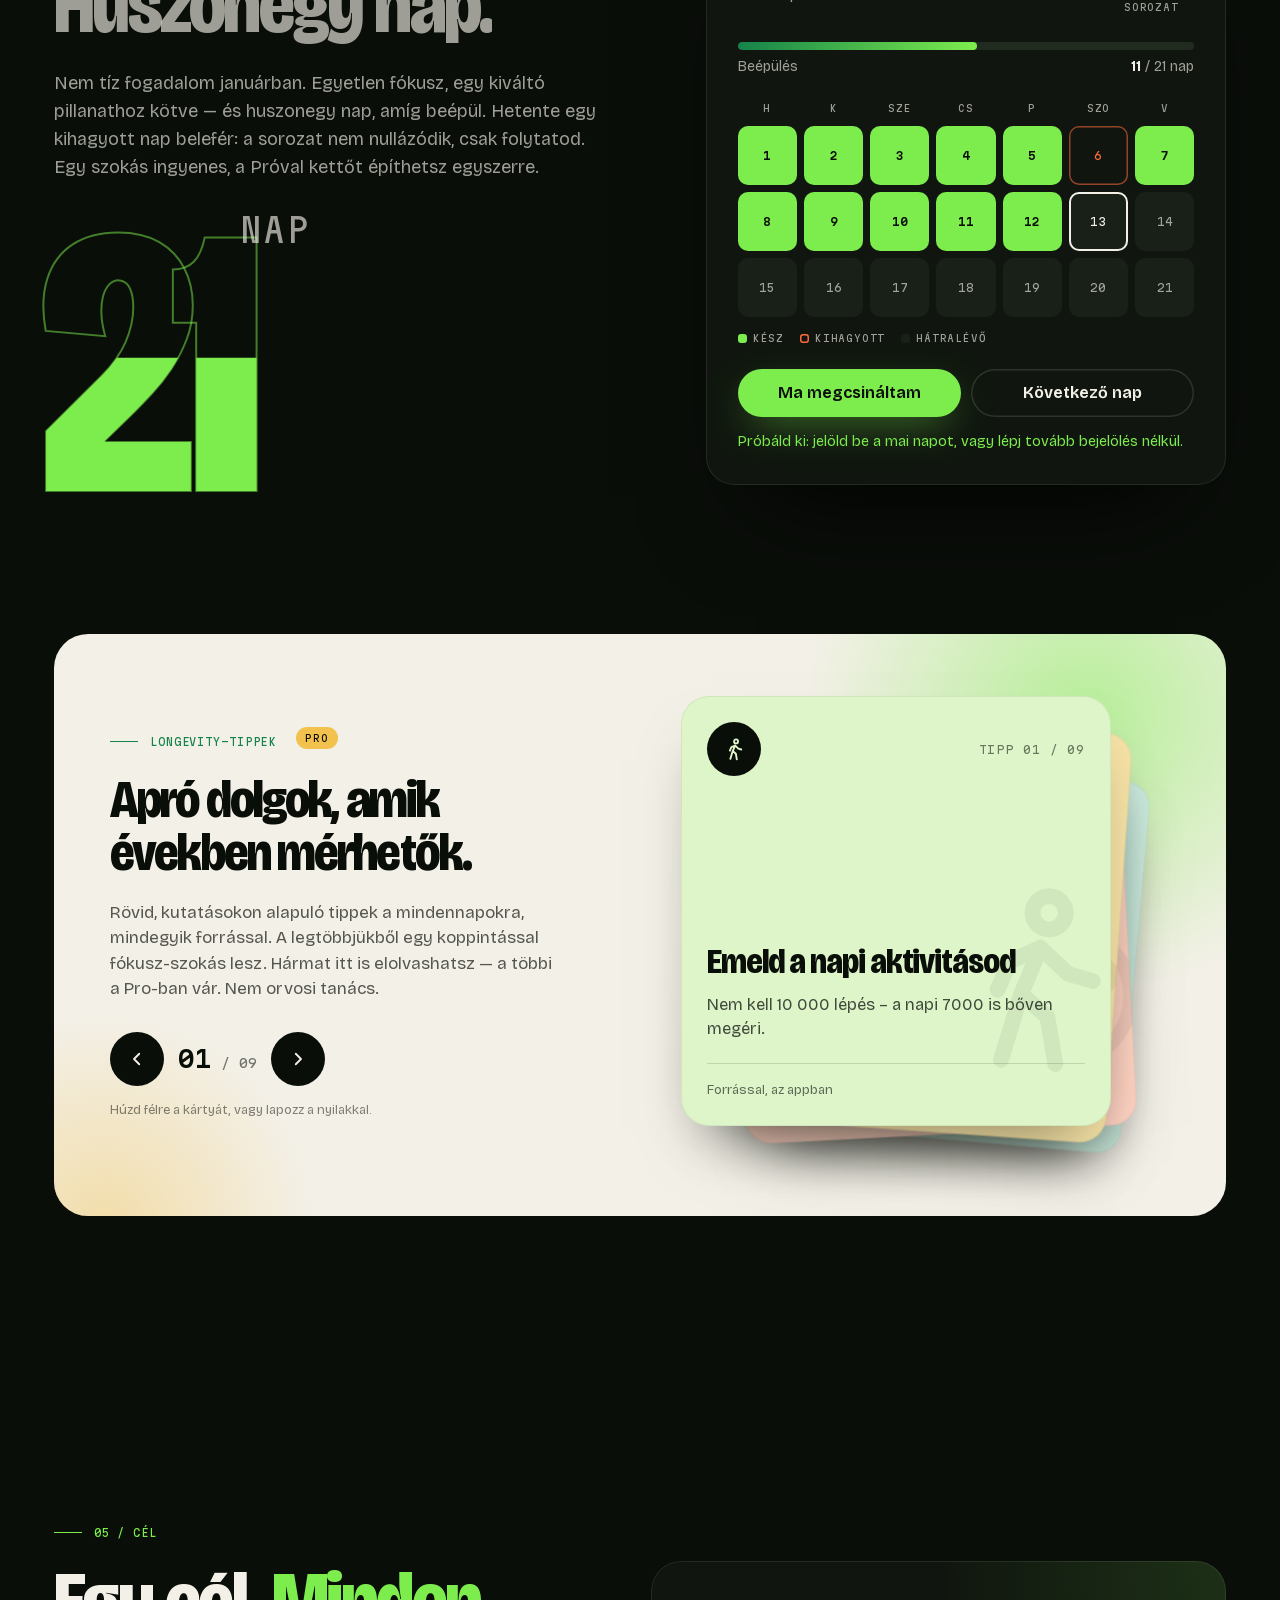
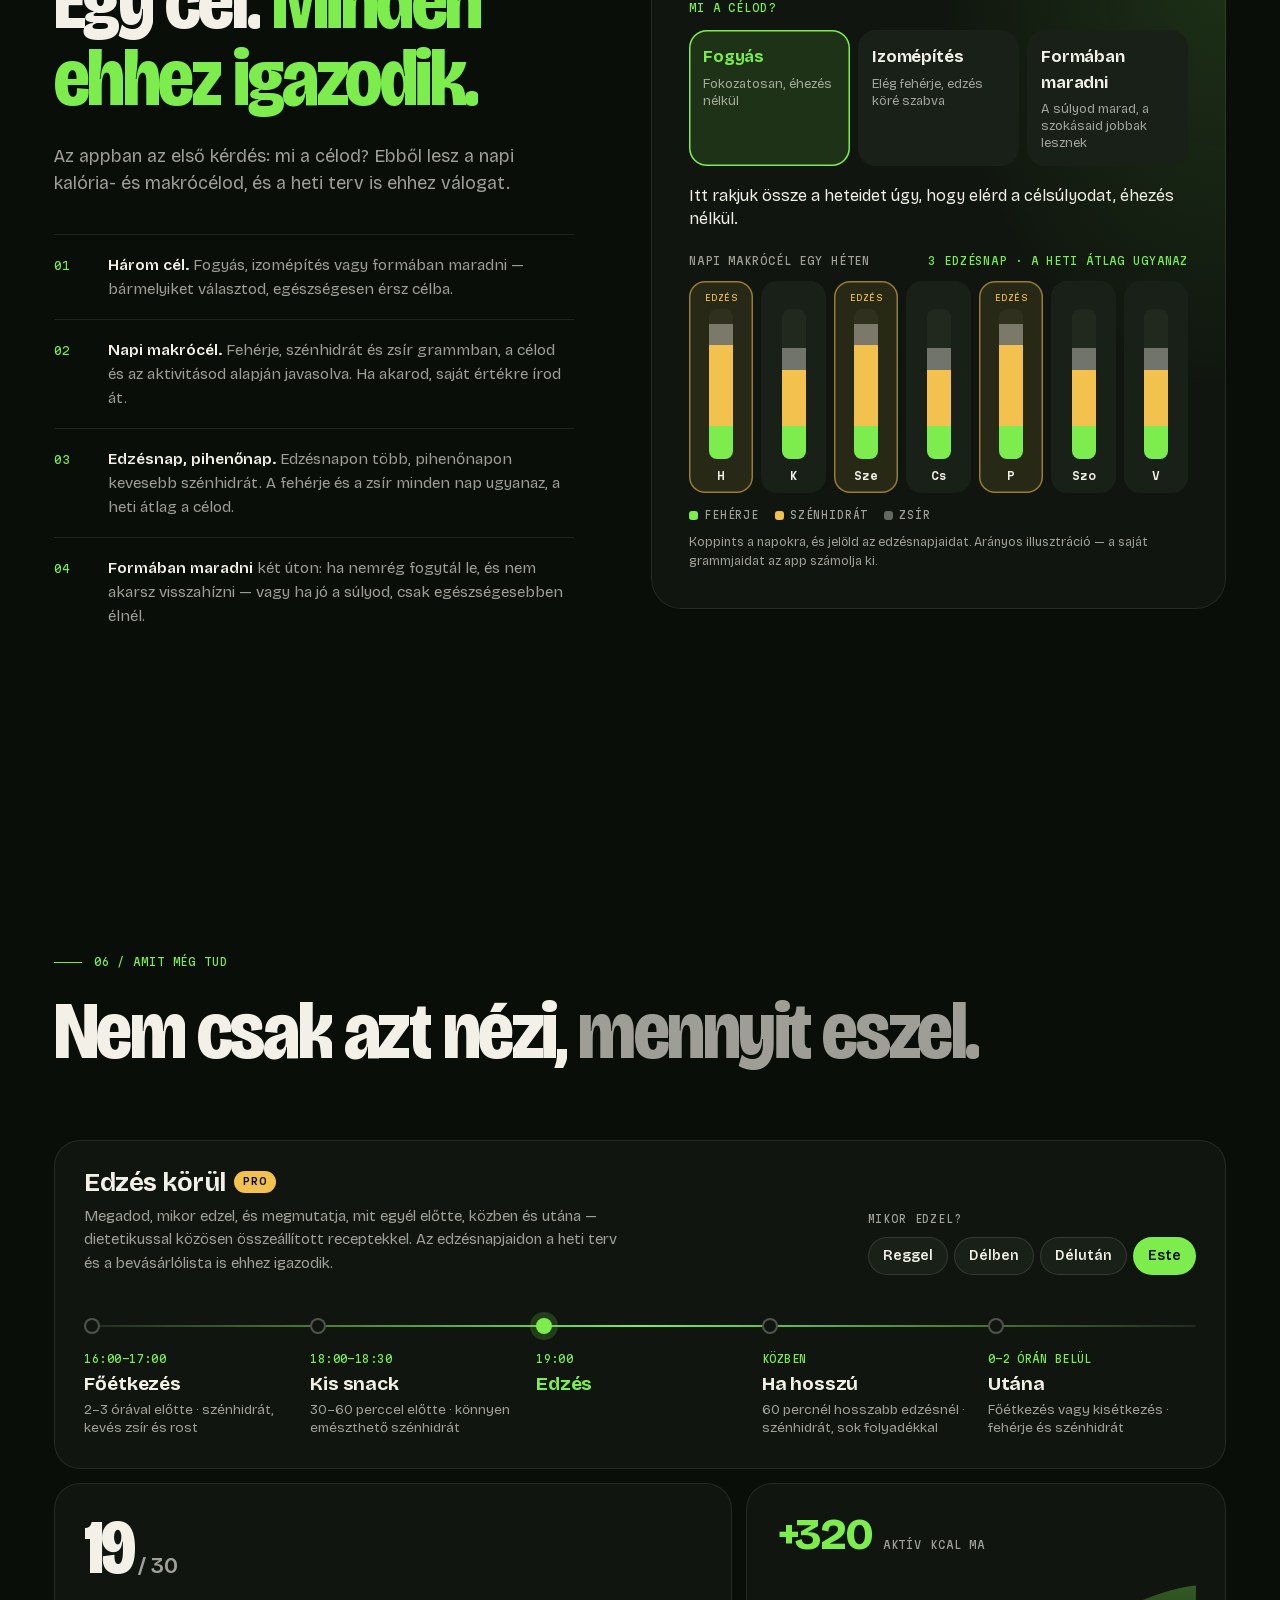
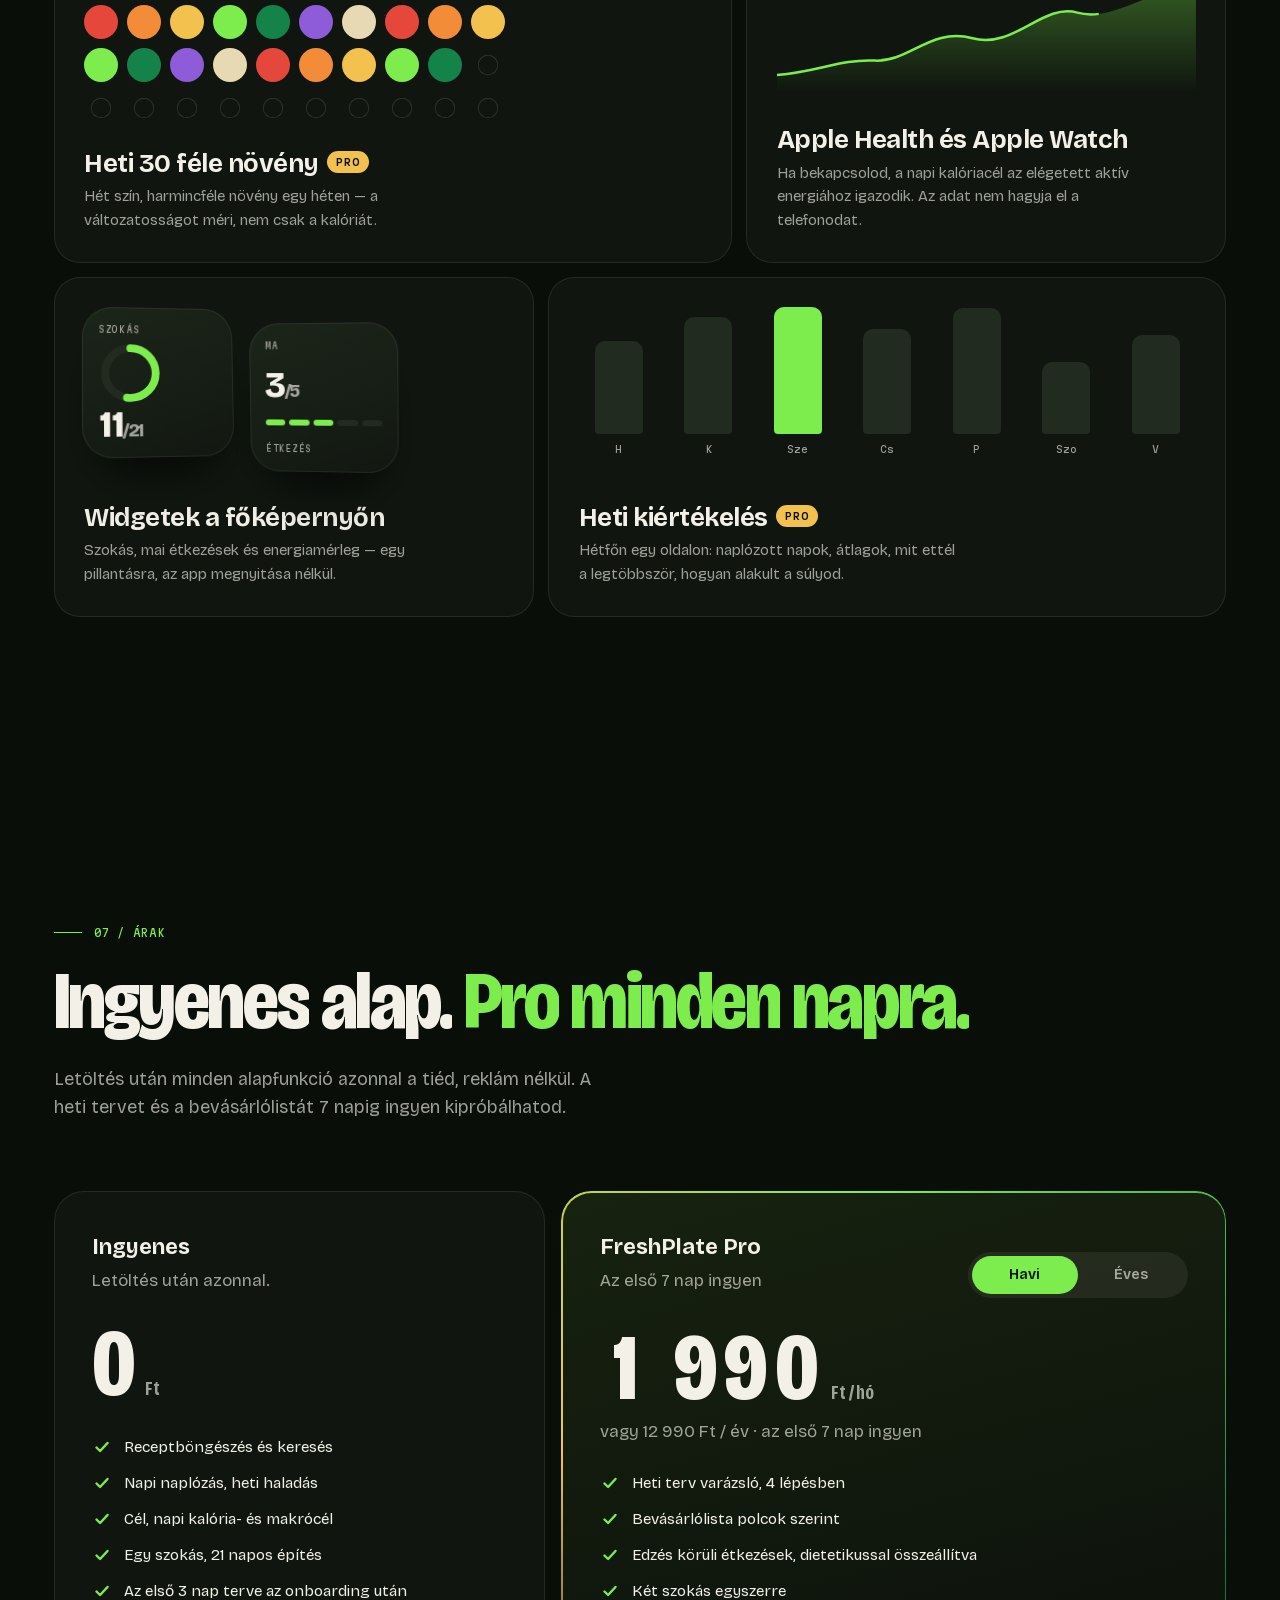
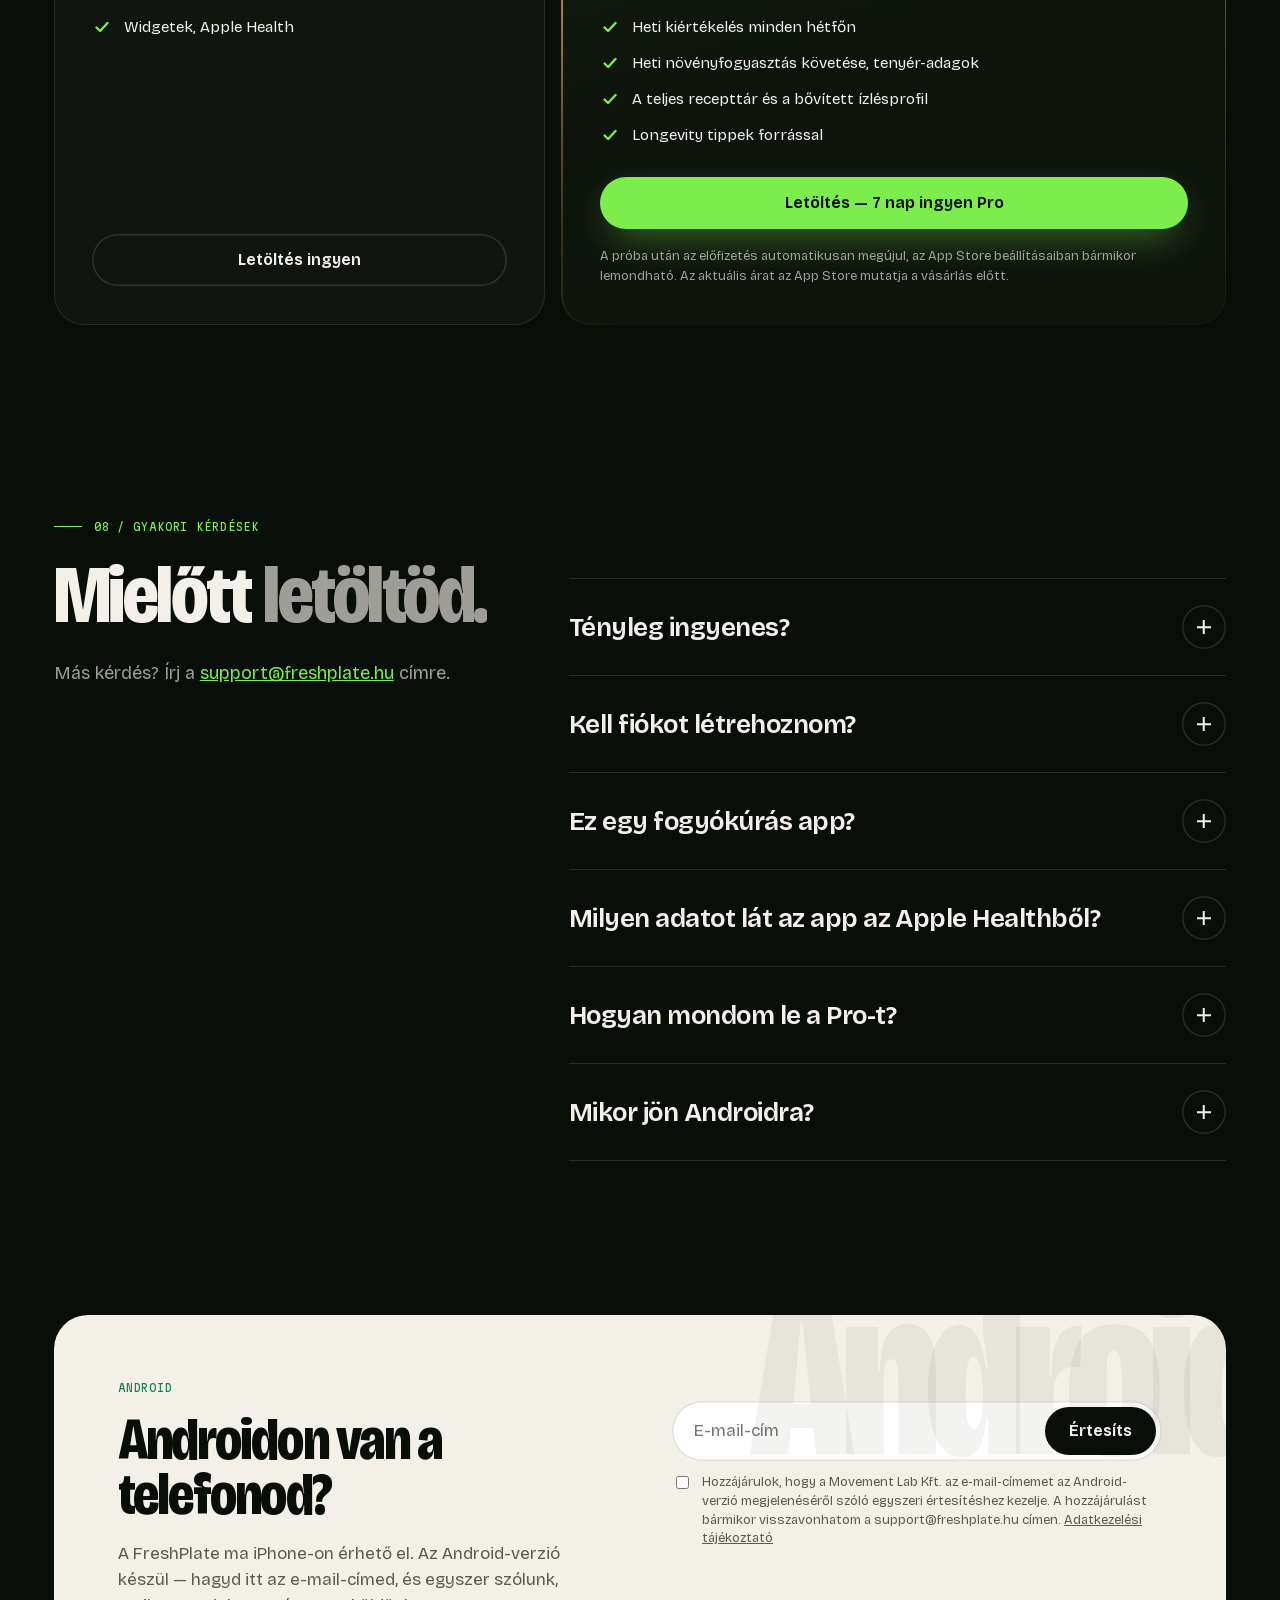
==== commit f9677bb5: "Weboldal a 2.1.0-hoz igazítva: csapat helyett Cél szakasz, 9 tipp, 1 szokás ingyenes, Google-belépés" ====
--- a/index.html
+++ b/index.html
@@ -4,13 +4,13 @@
 <meta charset="utf-8">
 <meta name="viewport" content="width=device-width, initial-scale=1, viewport-fit=cover">
 <title>FreshPlate — Heti menü négy lépésben</title>
-<meta name="description" content="Nem diéta. Heti menü négy lépésben, bevásárlólistával — és egy csapattal, amelyik nem hagy kiszállni a negyedik napon.">
+<meta name="description" content="Nem diéta. Heti menü négy lépésben, bevásárlólistával, a célodhoz igazítva: fogyás, izomépítés vagy formában maradni.">
 <link rel="canonical" href="https://freshplate.hu/">
 <meta name="theme-color" content="#0A0E09">
 <meta property="og:type" content="website">
 <meta property="og:site_name" content="FreshPlate">
 <meta property="og:title" content="FreshPlate — Heti menü négy lépésben">
-<meta property="og:description" content="Nem diéta. Heti menü, bevásárlólista és egy csapat, amelyik nem hagy kiszállni a negyedik napon. 1300 egészséges recept.">
+<meta property="og:description" content="Nem diéta. Heti menü és bevásárlólista a célodhoz igazítva: fogyás, izomépítés vagy formában maradni. 1300 egészséges recept.">
 <meta property="og:url" content="https://freshplate.hu/">
 <meta property="og:image" content="https://freshplate.hu/assets/og.png">
 <meta property="og:locale" content="hu_HU">
@@ -29,7 +29,7 @@
   "operatingSystem": "iOS",
   "applicationCategory": "HealthApplication",
   "inLanguage": ["hu", "en"],
-  "description": "Heti menü négy lépésben, bevásárlólistával, 21 napos szokásépítéssel és csoportokkal. 1300 egészséges recept.",
+  "description": "Heti menü négy lépésben, bevásárlólistával, célhoz igazított napi kalória- és makrócéllal és 21 napos szokásépítéssel. 1300 egészséges recept.",
   "url": "https://freshplate.hu/",
   "downloadUrl": "https://apps.apple.com/hu/app/id6793034579",
   "offers": { "@type": "Offer", "price": "0", "priceCurrency": "HUF" },
@@ -361,38 +361,37 @@
 @media (max-width:900px){.tipsx{grid-template-columns:minmax(0,1fr)}.deck{height:470px}}
 @media (max-width:420px){.tf,.tb{padding:22px}.tcard{height:440px}}
 
-/* ---------- TEAM ---------- */
+/* ---------- CÉL ---------- */
 .team .wrap{display:grid;grid-template-columns:.95fr 1.05fr;gap:clamp(30px,6vw,100px);align-items:center}
 .rules{list-style:none;margin:36px 0 0;padding:0;display:grid;gap:0;counter-reset:r}
 .rules li{counter-increment:r;display:grid;grid-template-columns:44px 1fr;gap:10px;padding:18px 0;border-top:1px solid var(--hair);color:var(--mute);font-size:15.5px}
 .rules li::before{content:"0" counter(r);font-family:var(--mono);font-size:11px;color:var(--lime);padding-top:4px}
 .rules li b{color:var(--cream);font-weight:620}
-.orbit{position:relative;width:min(560px,100%);aspect-ratio:1;margin:0 auto;container-type:inline-size}
-.orbit svg.ring{position:absolute;inset:14%;width:72%;height:72%;rotate:-90deg}
-.o-core{position:absolute;inset:30%;border-radius:50%;display:grid;place-items:center;text-align:center;background:radial-gradient(closest-side,var(--ink3),var(--ink2));box-shadow:inset 0 0 0 1px var(--hair)}
-.o-core b{display:block;font-size:clamp(56px,7vw,92px);line-height:.85;font-weight:800;letter-spacing:-.05em;font-variation-settings:'opsz' 96,'wdth' 80}
-.o-core b small{font-size:.38em;color:var(--mute);font-weight:600;letter-spacing:0}
-.o-core p{margin:8px 0 0;font-size:13px;color:var(--lime);max-width:150px}
-.o-rot{position:absolute;inset:0;animation:spin 70s linear infinite}
-.orbit:hover .o-rot,.orbit:hover .mate-in{animation-play-state:paused}
 @keyframes spin{to{rotate:360deg}}
-.mate{position:absolute;left:50%;top:50%;width:0;height:0;transform:rotate(var(--a)) translateY(-41cqw) rotate(calc(var(--a) * -1))}
-.mate-in{position:absolute;left:0;top:0;translate:-50% -50%;animation:spin 70s linear infinite reverse;display:grid;justify-items:center;gap:8px}
-.mate .av{width:clamp(58px,7vw,78px);height:clamp(58px,7vw,78px);border-radius:50%;display:grid;place-items:center;font-size:clamp(22px,2.4vw,28px);font-weight:750;
-  background:var(--ink3);box-shadow:inset 0 0 0 2px rgba(243,240,231,.25);border:0;transition:background .4s,box-shadow .4s,transform .4s var(--ease);position:relative}
-.mate .av::after{content:"";position:absolute;inset:-7px;border-radius:50%;border:1.5px dashed rgba(243,240,231,.25);animation:spin 12s linear infinite}
-.mate.done .av{background:var(--lime);color:var(--ink);box-shadow:0 0 0 6px rgba(125,237,77,.14)}
-.mate.done .av::after{display:none}
-.mate .av:hover{transform:scale(1.08)}
-.mate .nm{font-size:13.5px;font-weight:600;white-space:nowrap}
-.mate .st{font-family:var(--mono);font-size:9.5px;letter-spacing:.06em;text-transform:uppercase;color:var(--mute);white-space:nowrap}
-.mate.done .st{color:var(--lime)}
-.bubble{position:absolute;z-index:5;pointer-events:none;padding:8px 14px;border-radius:16px 16px 16px 4px;background:var(--lime);color:var(--ink);font-weight:750;font-size:15px;white-space:nowrap}
-.team-foot{display:flex;gap:10px;align-items:center;justify-content:center;margin-top:18px;flex-wrap:wrap}
-.tbar{width:min(420px,100%);margin:26px auto 0}
-.tbar .hbar{margin:8px 0}
-@media (max-width:900px){.team .wrap{grid-template-columns:1fr}.o-core{inset:33%}.mate .st{font-size:8.5px}.mate .nm{font-size:12.5px}}
-.team-hint{text-align:center;color:var(--mute);font-size:14px;margin:14px 0 0}
+.gcard{border-radius:30px;padding:clamp(22px,3vw,38px);background:radial-gradient(90% 120% at 100% 0%,rgba(125,237,77,.12),transparent 55%),var(--ink2);box-shadow:inset 0 0 0 1px var(--hair)}
+.gopts{display:grid;grid-template-columns:repeat(3,minmax(0,1fr));gap:8px}
+.gopt{display:grid;gap:6px;align-content:start;text-align:left;padding:14px;border-radius:18px;background:var(--ink3);transition:background .35s,box-shadow .35s,transform .35s var(--ease)}
+.gopt b{font-size:16.5px;font-weight:700;letter-spacing:-.01em}
+.gopt span{font-size:13px;line-height:1.3;color:var(--mute)}
+.gopt:hover{transform:translateY(-2px)}
+.gopt[aria-checked="true"]{background:rgba(125,237,77,.13);box-shadow:inset 0 0 0 1.5px var(--lime)}
+.gopt[aria-checked="true"] b{color:var(--lime)}
+.glead{margin:18px 0 0;min-height:3em;font-size:16px;line-height:1.45}
+.gweek-h{display:flex;justify-content:space-between;gap:10px;margin-top:20px;font-size:11px;color:var(--mute)}
+.gweek-h #gwN{color:var(--lime)}
+.gweek{display:grid;grid-template-columns:repeat(7,minmax(0,1fr));gap:8px;margin-top:12px}
+.gday{display:grid;justify-items:center;gap:8px;padding:10px 0 9px;border-radius:16px;background:var(--ink3);transition:background .3s,box-shadow .3s}
+.gday.wk{background:rgba(242,193,78,.1);box-shadow:inset 0 0 0 1.5px rgba(242,193,78,.55)}
+.gbar{height:150px;width:clamp(14px,2.2vw,24px);display:flex;flex-direction:column-reverse;border-radius:8px;overflow:hidden;background:rgba(243,240,231,.04)}
+.gbar i{display:block;width:100%;transition:height .6s var(--ease)}
+.gday .dl{font-family:var(--mono);font-size:11px;font-weight:600}
+.gday .wl{font-family:var(--mono);font-size:8.5px;letter-spacing:.06em;color:var(--mute);text-transform:uppercase;height:10px}
+.gday.wk .wl{color:#F2C14E}
+.glegend{display:flex;gap:16px;flex-wrap:wrap;margin-top:14px;font-size:10.5px;color:var(--mute)}
+.glegend i{display:inline-block;width:9px;height:9px;border-radius:3px;margin-right:6px;vertical-align:-1px}
+.gnote{margin:10px 0 0;color:var(--mute);font-size:12.5px;line-height:1.5}
+@media (max-width:900px){.team .wrap{grid-template-columns:1fr}}
+@media (max-width:600px){.gopts{grid-template-columns:minmax(0,1fr)}.gopt{grid-template-columns:auto 1fr;align-items:baseline;gap:10px;padding:12px 14px}.gweek{gap:5px}.gbar{height:120px}.gday .wl{font-size:7.5px}}
 
 /* ---------- BENTO ---------- */
 .bento{display:grid;grid-template-columns:repeat(12,1fr);gap:14px;margin-top:clamp(40px,6vw,70px)}
@@ -779,7 +778,7 @@
     <li><a href="#terv">Heti terv</a></li>
     <li><a href="#lista">Bevásárlólista</a></li>
     <li><a href="#szokas">Szokások</a></li>
-    <li><a href="#csapat">Csapat</a></li>
+    <li><a href="#cel">Cél</a></li>
     <li><a href="#arak">Árak</a></li>
     <li><a href="#gyik">GYIK</a></li>
   </ul>
@@ -816,7 +815,7 @@
       <span class="ln"><span>Heti menü</span></span>
       <span class="ln"><span><span class="lime">négy</span> lépésben.</span></span>
     </h1>
-    <p class="hero-sub hero-in">Bevásárlólistával — és egy csapattal, amelyik <b>nem hagy kiszállni a negyedik napon.</b> 1300 egészséges recept magyarul, a te ízlésedre szabva.</p>
+    <p class="hero-sub hero-in">Bevásárlólistával, <b>a célodhoz igazítva</b> — fogyáshoz, izomépítéshez, vagy hogy formában maradj. 1300 egészséges recept magyarul, a te ízlésedre szabva.</p>
     <div class="hero-cta hero-in">
       <a class="badge magnet js-store" data-ct="land_hero" href="https://apps.apple.com/hu/app/id6793034579" data-cursor="App Store"><img src="assets/appstore-badge.svg" alt="Letöltés az App Store-ból" width="165" height="44"></a>
       <a class="btn btn-ghost magnet" href="#hogyan">Hogyan működik?</a>
@@ -847,7 +846,7 @@
   <div class="steps-intro wrap">
     <p class="kicker mono">01 / Hogyan működik</p>
     <h2 data-split>Vasárnap este már tudod, <span class="soft">mit eszel egész héten.</span></h2>
-    <p class="lead" data-reveal>Négy kérdés, egy lista, és egy csapat, aki holnap is rákérdez. Ennyi a rendszer.</p>
+    <p class="lead" data-reveal>Négy kérdés, egy lista, és egy szokás, ami huszonegy nap alatt beépül. Ennyi a rendszer.</p>
   </div>
   <div class="stage" id="steps">
     <div class="ghost" aria-hidden="true"><span>Terv</span><span>Lista</span><span>21 nap</span></div>
@@ -856,14 +855,14 @@
       <div class="arts">
         <article class="art"><p class="mono lime" style="margin:0 0 12px">Lépés 01</p><h3>Heti terv négy lépésben<span class="pro">PRO</span></h3><p>Napok → étkezések → edzés → szűrők. A varázsló a saját ízlésedből, allergiáidból és kalóriacélodból rak össze egy hetet — reggelitől vacsoráig, tízóraival és uzsonnával, edzésnapokon az edzéshez igazítva.</p><a class="try" href="#terv">Próbáld ki lent →</a></article>
         <article class="art"><p class="mono lime" style="margin:0 0 12px">Lépés 02</p><h3>Bevásárlólista, ami magától összeáll<span class="pro">PRO</span></h3><p>A hét minden hozzávalója egy listán, polcok szerint rendezve. A boltban csak pipálsz — fejben nem kell tartanod semmit.</p></article>
-        <article class="art"><p class="mono lime" style="margin:0 0 12px">Lépés 03</p><h3>21 nap — egyedül vagy a csapatoddal</h3><p>Egyszerre egy szokás épül. Hozz létre egy csoportot a pároddal, a kollégáiddal vagy a barátaiddal: mindenki látja, ki tartotta ma, és egy koppintással biztathatjátok egymást.</p></article>
+        <article class="art"><p class="mono lime" style="margin:0 0 12px">Lépés 03</p><h3>21 nap — egy szokás</h3><p>Egyszerre egy szokás épül, egy kiváltó pillanathoz kötve. Hetente egy kihagyott nap belefér: a sorozat nem nullázódik, csak folytatod. Huszonegy nap után a szokás beépült.</p></article>
       </div>
       <div class="s-dots" aria-hidden="true"><i><b></b></i><i><b></b></i><i><b></b></i></div>
     </div>
     <div class="s-phone">
       <img src="img/phone-terv.webp" alt="A heti terv varázsló: Mely étkezések kellenek?">
       <img src="img/phone-lista.webp" alt="A bevásárlólista polcok szerint">
-      <img src="img/phone-szokas.webp" alt="A Szokásaid képernyő 21 napos sorozattal">
+      <img src="img/phone-szokas.webp" alt="A szokás képernyő 21 napos sorozattal">
     </div>
     <div class="s-decor" aria-hidden="true">
       <div class="dg">
@@ -879,9 +878,9 @@
         <span class="chip" style="left:24%;top:72%;animation-delay:-3.3s">Fűszer <small>összecsukva</small></span>
       </div>
       <div class="dg">
-        <span class="chip" style="left:6%;top:22%"><span class="av">A</span>Anna <small>kész</small></span>
-        <span class="chip" style="left:28%;top:38%;animation-delay:-1.6s"><span class="av" style="background:#6B4BC4">K</span>Kata <small>kész</small></span>
-        <span class="chip l" style="left:2%;top:56%;animation-delay:-2.6s">Hajrá!</span>
+        <span class="chip" style="left:6%;top:22%">Étkezés után sétálj</span>
+        <span class="chip" style="left:28%;top:38%;animation-delay:-1.6s">Kiváltó pillanat <small>ebéd után</small></span>
+        <span class="chip l" style="left:2%;top:56%;animation-delay:-2.6s">1 szabadnap <small>/ hét</small></span>
         <span class="chip g" style="left:26%;top:71%;animation-delay:-3.4s">7. nap · mérföldkő</span>
       </div>
     </div>
@@ -1015,9 +1014,9 @@
 <section class="sec habit-sec" id="szokas">
   <div class="wrap">
     <div>
-      <p class="kicker mono">04 / Szokás és tippek <span class="pro">PRO</span></p>
+      <p class="kicker mono">04 / Szokás és tippek</p>
       <h2 data-split>Egy szokás. <span class="soft">Huszonegy nap.</span></h2>
-      <p class="lead" data-reveal>Nem tíz fogadalom januárban. Egyetlen fókusz, egy kiváltó pillanathoz kötve — és huszonegy nap, amíg beépül. Hetente egy kihagyott nap belefér: a sorozat nem nullázódik, csak folytatod.</p>
+      <p class="lead" data-reveal>Nem tíz fogadalom januárban. Egyetlen fókusz, egy kiváltó pillanathoz kötve — és huszonegy nap, amíg beépül. Hetente egy kihagyott nap belefér: a sorozat nem nullázódik, csak folytatod. Egy szokás ingyenes, a Próval kettőt építhetsz egyszerre.</p>
       <div class="big21" id="big21" aria-hidden="true">21<small>nap</small></div>
     </div>
     <div class="habit" data-reveal>
@@ -1040,10 +1039,10 @@
     <div class="tx-copy">
       <p class="kicker mono">Longevity-tippek <span class="pro">PRO</span></p>
       <h3>Apró dolgok, amik években mérhetők.</h3>
-      <p class="tl">Rövid, kutatásokon alapuló tippek a mindennapokra, mindegyik forrással. Egy koppintással fókusz-szokás lesz belőlük. Hármat itt is elolvashatsz — a többi a Pro-ban vár. Nem orvosi tanács.</p>
+      <p class="tl">Rövid, kutatásokon alapuló tippek a mindennapokra, mindegyik forrással. A legtöbbjükből egy koppintással fókusz-szokás lesz. Hármat itt is elolvashatsz — a többi a Pro-ban vár. Nem orvosi tanács.</p>
       <div class="tx-nav">
         <button class="pv" id="txPrev" aria-label="Előző tipp"><svg><use href="#i-back"/></svg></button>
-        <span class="tx-count" aria-live="polite"><b id="txN">01</b> / <span id="txT">10</span></span>
+        <span class="tx-count" aria-live="polite"><b id="txN">01</b> / <span id="txT">09</span></span>
         <button class="nx" id="txNext" aria-label="Következő tipp"><svg><use href="#i-back"/></svg></button>
       </div>
       <p class="tx-hint">Húzd félre a kártyát, vagy lapozz a nyilakkal.</p>
@@ -1052,36 +1051,32 @@
   </div>
 </section>
 
-<!-- CSAPAT -->
-<section class="sec team" id="csapat">
+<!-- CÉL -->
+<section class="sec team goal-sec" id="cel">
   <div class="wrap">
     <div>
-      <p class="kicker mono">05 / Csapat</p>
-      <h2 data-split>Nem hagy kiszállni <span class="lime">a negyedik napon.</span></h2>
-      <p class="lead" data-reveal>Hozz létre egy csoportot a pároddal, a kollégáiddal vagy a barátaiddal. Közös napi szokás, közös huszonegy nap.</p>
+      <p class="kicker mono">05 / Cél</p>
+      <h2 data-split>Egy cél. <span class="lime">Minden ehhez igazodik.</span></h2>
+      <p class="lead" data-reveal>Az appban az első kérdés: mi a célod? Ebből lesz a napi kalória- és makrócélod, és a heti terv is ehhez válogat.</p>
       <ol class="rules">
-        <li data-reveal><span><b>Kettő elég.</b> A közös nap akkor van meg, ha legalább két tag bejelöli — egy beteg tag nem töri meg a csoport sorozatát.</span></li>
-        <li data-reveal><span><b>Biztatás, nem figyelmeztetés.</b> Akinek ma még nincs meg, annak egy koppintással küldhetsz egy „Hajrá!”-t.</span></li>
-        <li data-reveal><span><b>Huszonegy közös nap</b> után a szokás beépült. Utána tarthatjátok tovább, vagy választhattok újat.</span></li>
-        <li data-reveal><span><b>Csapatcél a hétre:</b> nem egymás ellen versenyeztek, hanem együtt haladtok.</span></li>
+        <li data-reveal><span><b>Három cél.</b> Fogyás, izomépítés vagy formában maradni — bármelyiket választod, egészségesen érsz célba.</span></li>
+        <li data-reveal><span><b>Napi makrócél.</b> Fehérje, szénhidrát és zsír grammban, a célod és az aktivitásod alapján javasolva. Ha akarod, saját értékre írod át.</span></li>
+        <li data-reveal><span><b>Edzésnap, pihenőnap.</b> Edzésnapon több, pihenőnapon kevesebb szénhidrát. A fehérje és a zsír minden nap ugyanaz, a heti átlag a célod.</span></li>
+        <li data-reveal><span><b>Formában maradni</b> két úton: ha nemrég fogytál le, és nem akarsz visszahízni — vagy ha jó a súlyod, csak egészségesebben élnél.</span></li>
       </ol>
     </div>
-    <div data-reveal>
-      <div class="orbit" id="orbit">
-        <svg class="ring" viewBox="0 0 100 100" aria-hidden="true"><circle cx="50" cy="50" r="48" fill="none" stroke="rgba(243,240,231,.08)" stroke-width="1.2"/><circle id="teamArc" cx="50" cy="50" r="48" fill="none" stroke="#7DED4D" stroke-width="2" stroke-linecap="round" pathLength="100" stroke-dasharray="0 100" style="transition:stroke-dasharray 1s var(--ease)"/></svg>
-        <div class="o-core"><div><span class="mono" style="color:var(--mute)">Ma</span><b><span id="teamN">2</span><small>/4</small></b><p id="teamMsg">Megvan a mai közös nap</p></div></div>
-        <div class="o-rot">
-          <div class="mate done" style="--a:0deg"><div class="mate-in"><button class="av" data-cursor="Kész">A</button><span class="nm">Anna</span><span class="st">Kész</span></div></div>
-          <div class="mate done" style="--a:90deg"><div class="mate-in"><button class="av" data-cursor="Kész">K</button><span class="nm">Kata</span><span class="st">Kész</span></div></div>
-          <div class="mate" style="--a:180deg" data-hajra><div class="mate-in"><button class="av" data-cursor="Hajrá!">B</button><span class="nm">Bence</span><span class="st">Még nincs meg</span></div></div>
-          <div class="mate" style="--a:270deg" data-me><div class="mate-in"><button class="av" data-cursor="Bejelölöm">Te</button><span class="nm">Te</span><span class="st">Még nincs meg</span></div></div>
-        </div>
+    <div class="gcard" data-reveal>
+      <p class="mono lime" style="margin:0 0 14px">Mi a célod?</p>
+      <div class="gopts" id="gopts" role="radiogroup" aria-label="Cél">
+        <button class="gopt" role="radio" aria-checked="true" data-g="lose"><b>Fogyás</b><span>Fokozatosan, éhezés nélkül</span></button>
+        <button class="gopt" role="radio" aria-checked="false" data-g="muscle"><b>Izomépítés</b><span>Elég fehérje, edzés köré szabva</span></button>
+        <button class="gopt" role="radio" aria-checked="false" data-g="keep"><b>Formában maradni</b><span>A súlyod marad, a szokásaid jobbak lesznek</span></button>
       </div>
-      <p class="team-hint">Koppints Bencére egy „Hajrá!”-ért — vagy jelöld be magad.</p>
-      <div class="tbar">
-        <div class="hbar-l mono"><span>Közös építés</span><span><b id="teamDays">9</b> / 21 nap</span></div>
-        <div class="hbar"><i id="teamBar" style="width:0"></i></div>
-      </div>
+      <p class="glead" id="glead" aria-live="polite">Itt rakjuk össze a heteidet úgy, hogy elérd a célsúlyodat, éhezés nélkül.</p>
+      <div class="gweek-h"><span class="mono">Napi makrócél egy héten</span><span class="mono" id="gwN">3 edzésnap</span></div>
+      <div class="gweek" id="gweek"></div>
+      <div class="glegend mono"><span><i style="background:var(--lime)"></i>Fehérje</span><span><i style="background:#F2C14E"></i>Szénhidrát</span><span><i style="background:rgba(243,240,231,.38)"></i>Zsír</span></div>
+      <p class="gnote">Koppints a napokra, és jelöld az edzésnapjaidat. Arányos illusztráció — a saját grammjaidat az app számolja ki.</p>
     </div>
   </div>
 </section>
@@ -1150,7 +1145,9 @@
         <ul>
           <li><svg><use href="#check"/></svg>Receptböngészés és keresés</li>
           <li><svg><use href="#check"/></svg>Napi naplózás, heti haladás</li>
-                    <li><svg><use href="#check"/></svg>Csoportok közös napi szokással, csapatcél, biztatás</li>
+                    <li><svg><use href="#check"/></svg>Cél, napi kalória- és makrócél</li>
+          <li><svg><use href="#check"/></svg>Egy szokás, 21 napos építés</li>
+          <li><svg><use href="#check"/></svg>Az első 3 nap terve az onboarding után</li>
           <li><svg><use href="#check"/></svg>Widgetek, Apple Health</li>
         </ul>
         <a class="btn btn-ghost magnet js-store" data-ct="land_free" href="https://apps.apple.com/hu/app/id6793034579">Letöltés ingyen</a>
@@ -1166,7 +1163,7 @@
           <li><svg><use href="#check"/></svg>Heti terv varázsló, 4 lépésben</li>
           <li><svg><use href="#check"/></svg>Bevásárlólista polcok szerint</li>
           <li><svg><use href="#check"/></svg>Edzés körüli étkezések, dietetikussal összeállítva</li>
-          <li><svg><use href="#check"/></svg>Saját szokások, 21 napos építés, widget</li>
+          <li><svg><use href="#check"/></svg>Két szokás egyszerre</li>
           <li><svg><use href="#check"/></svg>Heti kiértékelés minden hétfőn</li>
           <li><svg><use href="#check"/></svg>Heti növényfogyasztás követése, tenyér-adagok</li>
           <li><svg><use href="#check"/></svg>A teljes recepttár és a bővített ízlésprofil</li>
@@ -1188,8 +1185,8 @@
       <p class="lead" data-reveal>Más kérdés? Írj a <a href="mailto:support@freshplate.hu" class="lime">support@freshplate.hu</a> címre.</p>
     </div>
     <div class="faq" id="faq">
-      <div class="qa"><button aria-expanded="false">Tényleg ingyenes?<span class="pm"></span></button><div class="ans"><div><p>Igen: a letöltés és az alapverzió ingyenes, reklám nélkül. A Pro a heti terv varázslót, a bevásárlólistát és a növény-követőt oldja fel; 7 napig ingyen kipróbálhatod, utána 1 990 Ft/hó vagy 12 990 Ft/év.</p></div></div></div>
-      <div class="qa"><button aria-expanded="false">Kell fiókot létrehoznom?<span class="pm"></span></button><div class="ans"><div><p>Az alapfunkciókhoz nem. Fiók a csoportokhoz és a barátokhoz kell — e-mail-címmel vagy Bejelentkezés az Apple-lel.</p></div></div></div>
+      <div class="qa"><button aria-expanded="false">Tényleg ingyenes?<span class="pm"></span></button><div class="ans"><div><p>Igen: a letöltés és az alapverzió ingyenes, reklám nélkül. Az első 3 napod terve ingyen elkészül. A Pro a heti terv varázslót, a bevásárlólistát és a növény-követőt oldja fel; 7 napig ingyen kipróbálhatod, utána 1 990 Ft/hó vagy 12 990 Ft/év.</p></div></div></div>
+      <div class="qa"><button aria-expanded="false">Kell fiókot létrehoznom?<span class="pm"></span></button><div class="ans"><div><p>Az alapfunkciókhoz nem. Fiókkal a terved, a naplód és a szokásaid több eszközön és telefoncsere után is megmaradnak — e-mail-címmel, Bejelentkezés az Apple-lel vagy Google-fiókkal.</p></div></div></div>
       <div class="qa"><button aria-expanded="false">Ez egy fogyókúrás app?<span class="pm"></span></button><div class="ans"><div><p>Nem. A FreshPlate nem tilt és nem számol le: heti menüt ad, ami a saját célodhoz és ízlésedhez igazodik, és segít, hogy a jó szokás megmaradjon. Nem helyettesíti az orvosi vagy dietetikusi tanácsadást.</p></div></div></div>
       <div class="qa"><button aria-expanded="false">Milyen adatot lát az app az Apple Healthből?<span class="pm"></span></button><div class="ans"><div><p>Csak az elégetett aktív energiát, és csak ha te bekapcsolod. Az érték nem hagyja el a telefonodat, és soha nem használjuk hirdetésre.</p></div></div></div>
       <div class="qa"><button aria-expanded="false">Hogyan mondom le a Pro-t?<span class="pm"></span></button><div class="ans"><div><p>Az iPhone Beállítások → Apple-fiók → Előfizetések menüben, bármikor. A próbaidő alatt lemondva nem kerül semmibe.</p></div></div></div>
@@ -1218,7 +1215,7 @@
 
 <!-- ZÁRÁS -->
 <section class="final">
-  <p class="scrub" id="scrub">Vasárnap este már tudod, mit eszel egész héten. Négy kérdés, egy lista, és <span class="lime">egy csapat, aki holnap is rákérdez.</span></p>
+  <p class="scrub" id="scrub">Vasárnap este már tudod, mit eszel egész héten. Négy kérdés, egy lista, és <span class="lime">egy szokás, ami megmarad.</span></p>
   <div class="mega" aria-hidden="true"><span>Fresh</span><span>Plate</span></div>
   <div class="final-cta">
     <a class="badge magnet js-store" data-ct="land_final" href="https://apps.apple.com/hu/app/id6793034579" data-cursor="App Store"><img src="assets/appstore-badge.svg" alt="Letöltés az App Store-ból" width="200" height="53"></a>
@@ -1507,7 +1504,7 @@
 /* ---------- longevity-tippek pakli ---------- */
 (function tipsDeck() {
   // Csak a cím + az első 3 tipp rövid leadje kerül az oldalba; a kifejtés és a források az appban vannak.
-  const TIPS = [{"id": "steps", "ic": "i-walk", "t": "Emeld a napi aktivitásod", "l": "Nem kell 10 000 lépés – a napi 7000 is bőven megéri."}, {"id": "waist", "ic": "i-tape", "t": "Ne a súlyodat mérd, hanem a haskörméreted", "l": "A haskörméret pontosabb képet ad az egészségedről, mint a BMI."}, {"id": "postmeal_walk", "ic": "i-clock", "t": "Étkezés után sétálj", "l": "A vércukor legegyszerűbb természetes szabályozója: 10 perc séta."}, {"id": "vilpa", "ic": "i-pulse", "t": "Kapkodd a levegőt!", "lock": 1}, {"id": "thirty_plants", "ic": "i-bowl", "t": "Egyél hetente 30 féle növényt!", "lock": 1}, {"id": "morning_move", "ic": "i-sunrise", "t": "Kezdd a napot mozgással!", "lock": 1}, {"id": "carbs_smart", "ic": "i-chart", "t": "Nem minden szénhidrát egyforma", "lock": 1}, {"id": "blood_sugar_stable", "ic": "i-wave", "t": "Ismerd fel a vércukor-hullámvasutat", "lock": 1}, {"id": "protein_complete", "ic": "i-egg", "t": "A fehérjéhez nem kell egyetlen forrás", "lock": 1}, {"id": "produce_forms", "ic": "i-snow", "t": "A fagyasztott zöldség nem 'második osztályú'", "lock": 1}];
+  const TIPS = [{"id": "steps", "ic": "i-walk", "t": "Emeld a napi aktivitásod", "l": "Nem kell 10 000 lépés – a napi 7000 is bőven megéri."}, {"id": "waist", "ic": "i-tape", "t": "Ne a súlyodat mérd, hanem a haskörméreted", "l": "A haskörméret pontosabb képet ad az egészségedről, mint a BMI."}, {"id": "postmeal_walk", "ic": "i-clock", "t": "Étkezés után sétálj", "l": "A vércukor legegyszerűbb természetes szabályozója: 10 perc séta."}, {"id": "vilpa", "ic": "i-pulse", "t": "Kapkodd a levegőt!", "lock": 1}, {"id": "thirty_plants", "ic": "i-bowl", "t": "Egyél hetente 30 féle növényt!", "lock": 1}, {"id": "morning_move", "ic": "i-sunrise", "t": "Kezdd a napot mozgással!", "lock": 1}, {"id": "carbs_smart", "ic": "i-chart", "t": "Nem minden szénhidrát egyforma", "lock": 1}, {"id": "blood_sugar_stable", "ic": "i-wave", "t": "Ismerd fel a vércukor-hullámvasutat", "lock": 1}, {"id": "produce_forms", "ic": "i-snow", "t": "A fagyasztott zöldség nem másodosztályú", "lock": 1}];
   const deck = $('#deck'); if (!deck) return;
   const PAL = ['#DDF5C9', '#F7E3A6', '#FFD3C2', '#CBEBDD', '#E2D8F5'];
   const ROT = [-5, 4, -3, 5, -4];
@@ -1608,35 +1605,39 @@
   } });
 })();
 
-/* ---------- team ---------- */
-const teamN = $('#teamN'), teamMsg = $('#teamMsg'), teamArc = $('#teamArc');
-let teamDone = 2;
-function renderTeam() {
-  teamN.textContent = teamDone;
-  teamArc.setAttribute('stroke-dasharray', `${teamDone / 4 * 100} 100`);
-  teamMsg.textContent = teamDone >= 2 ? 'Megvan a mai közös nap' : 'Még kell egy tag';
-}
-if (hasGsap && !RM) ScrollTrigger.create({ trigger: '#orbit', start: 'top 75%', once: true, onEnter: () => { renderTeam(); $('#teamBar').style.width = (9 / 21 * 100) + '%'; } });
-else { renderTeam(); $('#teamBar').style.width = (9 / 21 * 100) + '%'; }
-function bubble(fromEl, text) {
-  const r = fromEl.getBoundingClientRect();
-  const b = document.createElement('div'); b.className = 'bubble'; b.textContent = text; document.body.appendChild(b);
-  b.style.position = 'fixed'; b.style.left = r.left + r.width / 2 + 'px'; b.style.top = r.top - 10 + 'px';
-  if (!hasGsap || RM) { setTimeout(() => b.remove(), 1400); return; }
-  gsap.fromTo(b, { xPercent: -50, yPercent: -50, scale: .3, opacity: 0 }, { scale: 1, opacity: 1, y: -40, duration: .5, ease: 'back.out(2)' });
-  gsap.to(b, { y: -90, opacity: 0, duration: .6, delay: 1.1, ease: 'power2.in', onComplete: () => b.remove() });
-}
-$$('.mate').forEach(m => {
-  const av = $('.av', m);
-  av.addEventListener('click', e => {
-    if (m.hasAttribute('data-hajra')) { bubble(av, 'Hajrá!'); $('.st', m).textContent = 'Hajrá elküldve'; burst(e.clientX, e.clientY, 10); }
-    else if (m.hasAttribute('data-me')) {
-      const on = m.classList.toggle('done');
-      teamDone += on ? 1 : -1; $('.st', m).textContent = on ? 'Kész' : 'Még nincs meg';
-      renderTeam(); if (on) burst(e.clientX, e.clientY);
-    } else bubble(av, 'Ma már megvan');
-  });
-});
+/* ---------- cél + edzés-/pihenőnapi makró ---------- */
+(() => {
+  const LEAD = {
+    lose: 'Itt rakjuk össze a heteidet úgy, hogy elérd a célsúlyodat, éhezés nélkül.',
+    muscle: 'Itt rakjuk össze a heteidet az izomépítéshez: elég fehérjével, az edzésnapjaidhoz igazítva.',
+    keep: 'Itt rakjuk össze a heteidet úgy, hogy megtartsd a mostani súlyodat, változatosan.'
+  };
+  const opts = $$('#gopts .gopt'), lead = $('#glead'), week = $('#gweek'), gwN = $('#gwN');
+  opts.forEach(o => o.addEventListener('click', () => {
+    opts.forEach(x => x.setAttribute('aria-checked', x === o));
+    lead.textContent = LEAD[o.dataset.g];
+  }));
+  // Az app helpers.dayTargets szabálya: a heti átlag marad; edzésnapon +d·(7−n)/7,
+  // pihenőnapon −d·n/7 szénhidrát; a fehérje és a zsír minden nap ugyanaz.
+  const DAYS = ['H', 'K', 'Sze', 'Cs', 'P', 'Szo', 'V'], P = 46, C = 92, F = 30, D = 34, MAX = P + C + D + F + 6;
+  const wk = new Set([0, 2, 4]);
+  week.innerHTML = DAYS.map((d, i) => `<button class="gday" data-i="${i}" aria-pressed="false"><span class="wl"></span><span class="gbar"><i style="background:var(--lime)"></i><i style="background:#F2C14E"></i><i style="background:rgba(243,240,231,.38)"></i></span><span class="dl">${d}</span></button>`).join('');
+  const cells = $$('.gday', week);
+  function render() {
+    const n = wk.size;
+    cells.forEach((c, i) => {
+      const on = wk.has(i), carbs = on ? C + D * (7 - n) / 7 : C - D * n / 7;
+      const [p, cb, f] = $$('i', c);
+      p.style.height = (P / MAX * 100) + '%'; cb.style.height = (carbs / MAX * 100) + '%'; f.style.height = (F / MAX * 100) + '%';
+      c.classList.toggle('wk', on); c.setAttribute('aria-pressed', on);
+      $('.wl', c).textContent = on ? 'Edzés' : '';
+      c.setAttribute('aria-label', `${DAYS[i]}: ${on ? 'edzésnap' : 'pihenőnap'}`);
+    });
+    gwN.textContent = n ? `${n} edzésnap · a heti átlag ugyanaz` : 'Nincs edzésnap · minden nap egyforma';
+  }
+  cells.forEach(c => c.addEventListener('click', e => { const i = +c.dataset.i; wk.has(i) ? wk.delete(i) : wk.add(i); render(); if (wk.has(i)) burst(e.clientX, e.clientY, 8); }));
+  render();
+})();
 
 /* ---------- bento ---------- */
 const plantsEl = $('#plants'), PC = ['#E5483B', '#F28C38', '#F2C14E', '#7DED4D', '#14834A', '#8E5BD9', '#E8D9B5'];
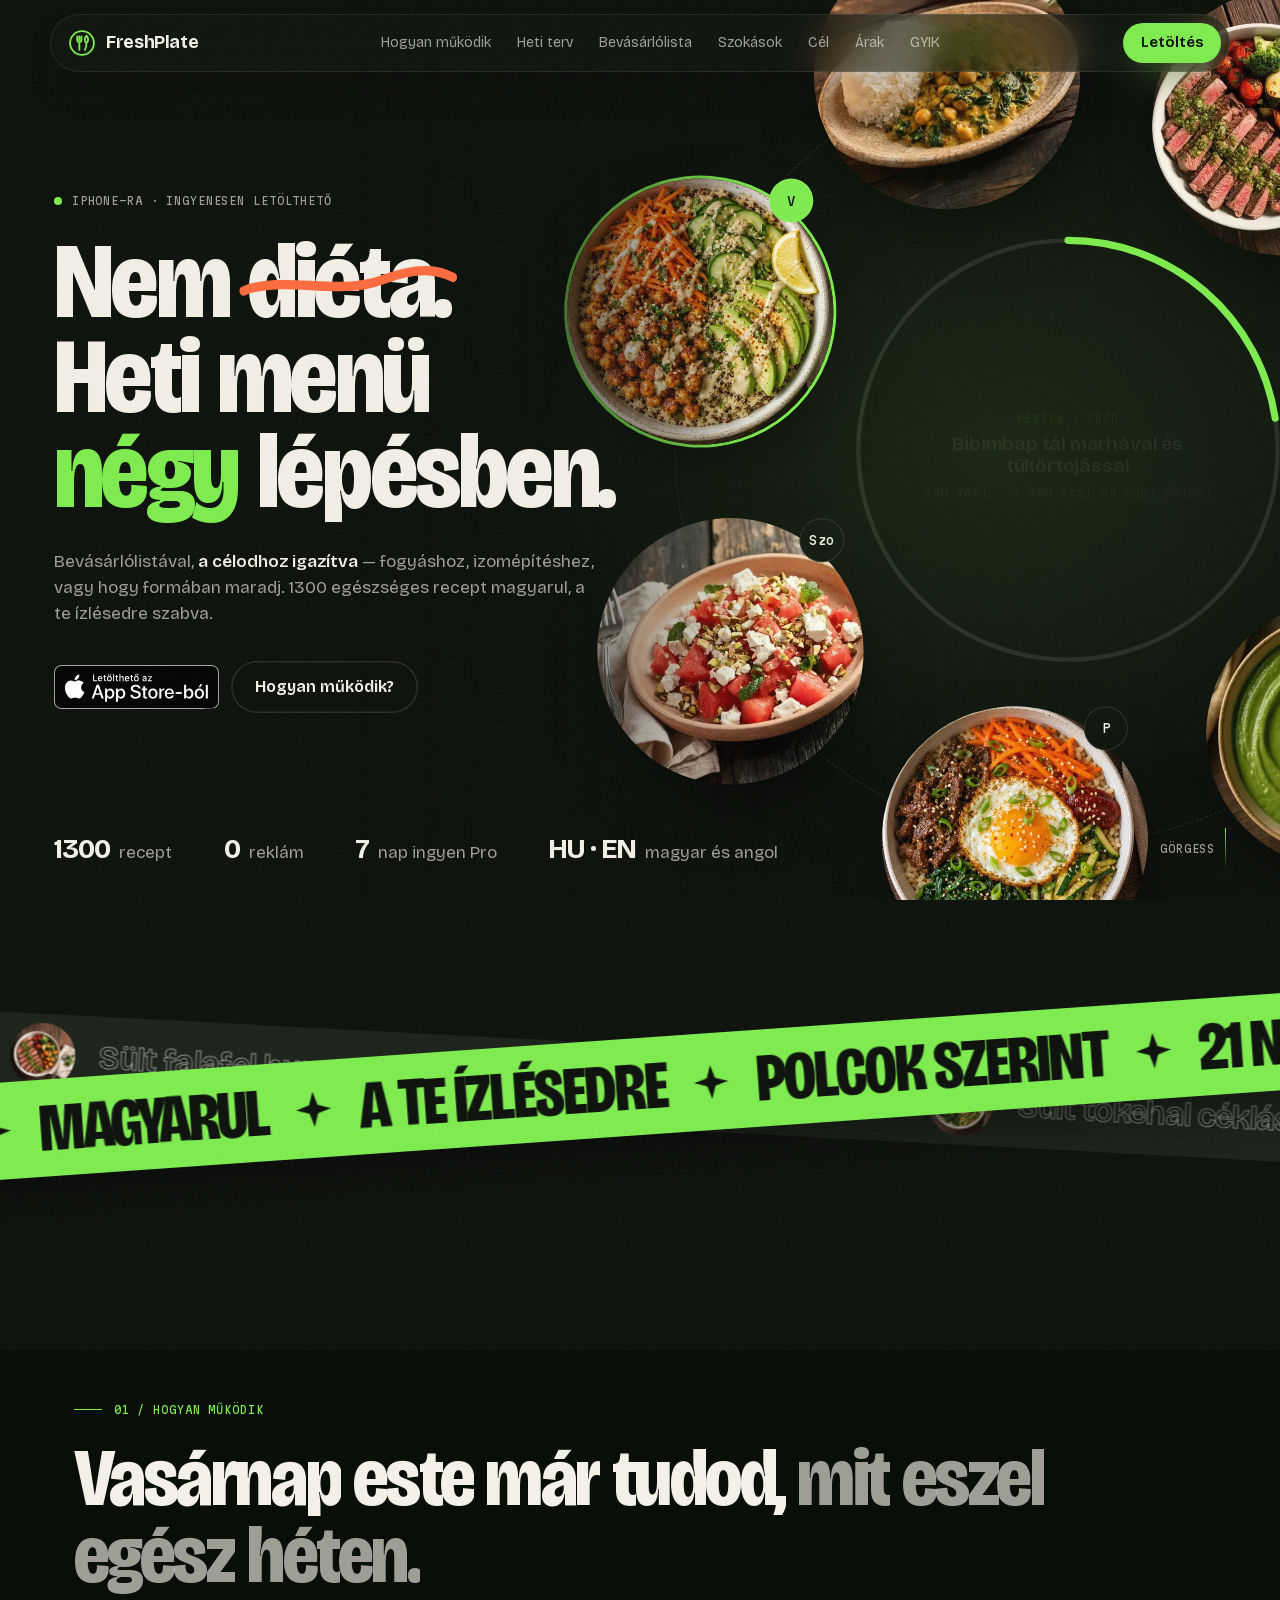
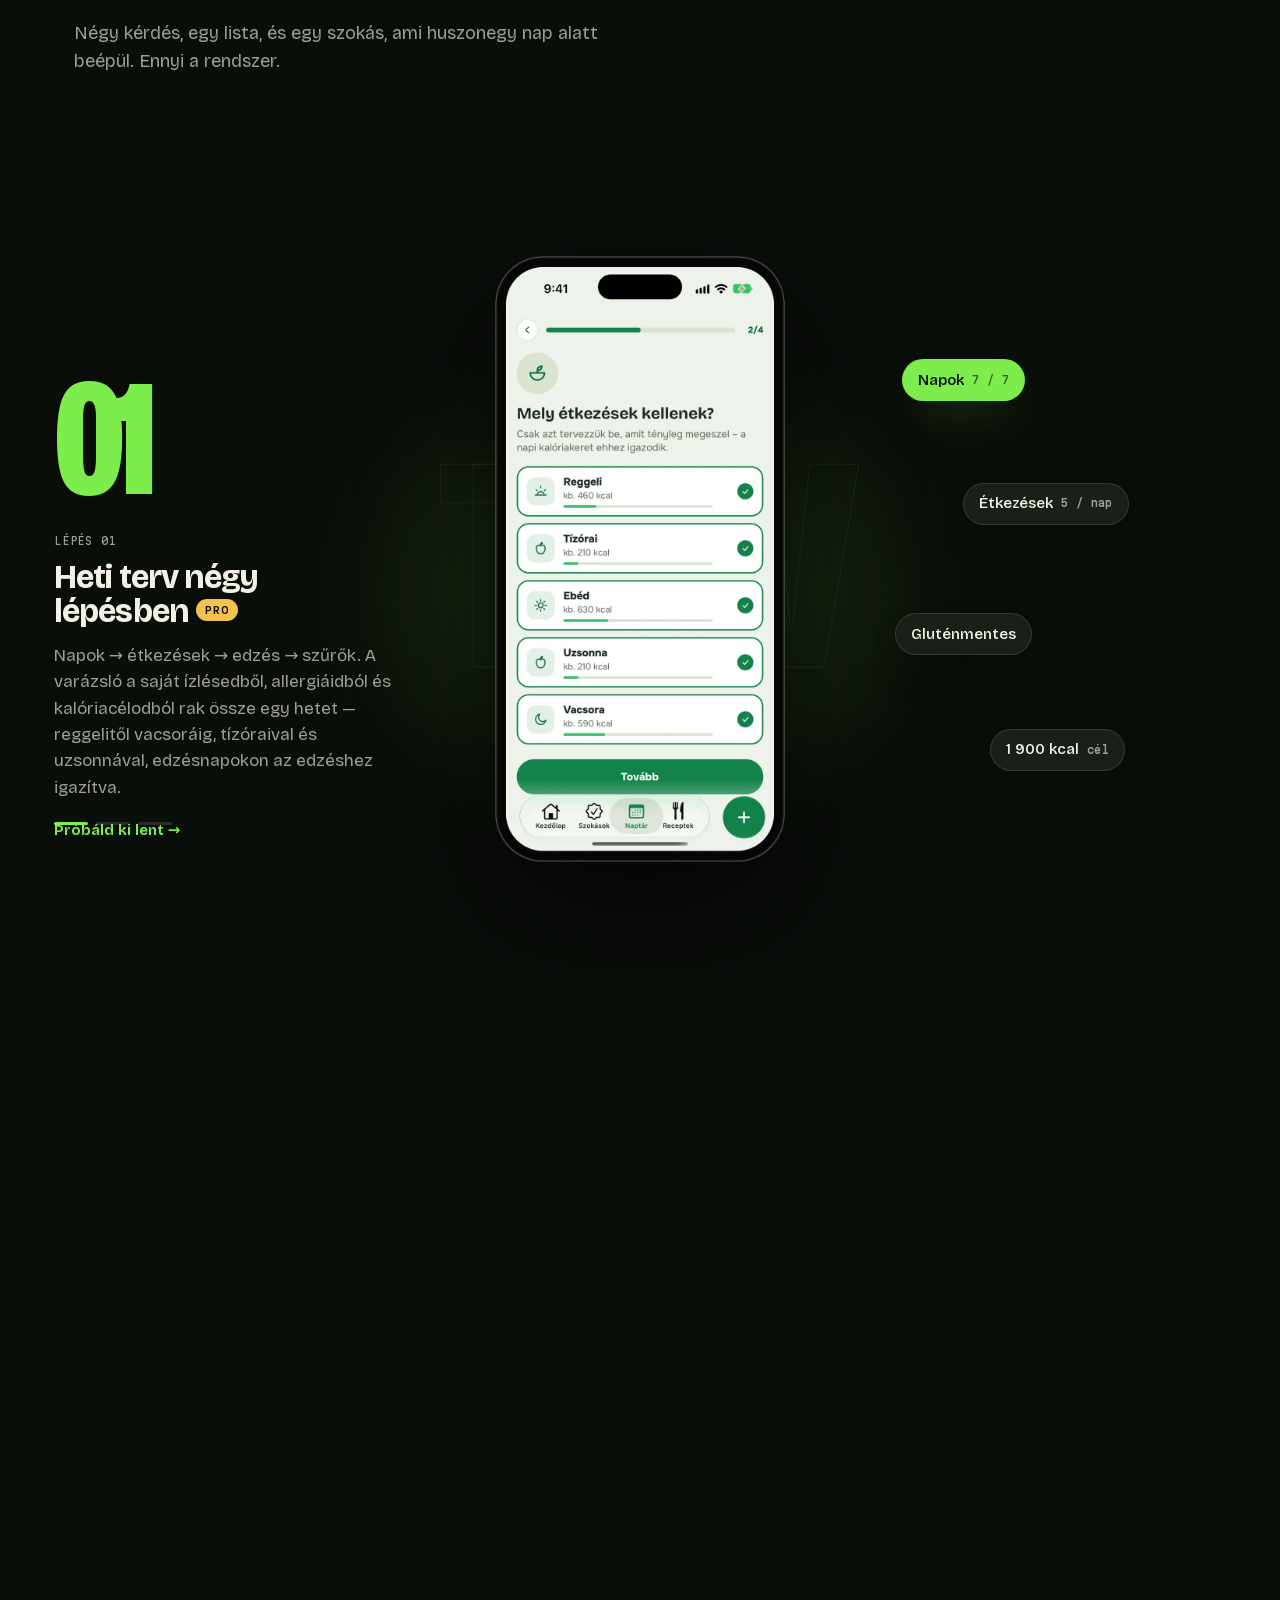
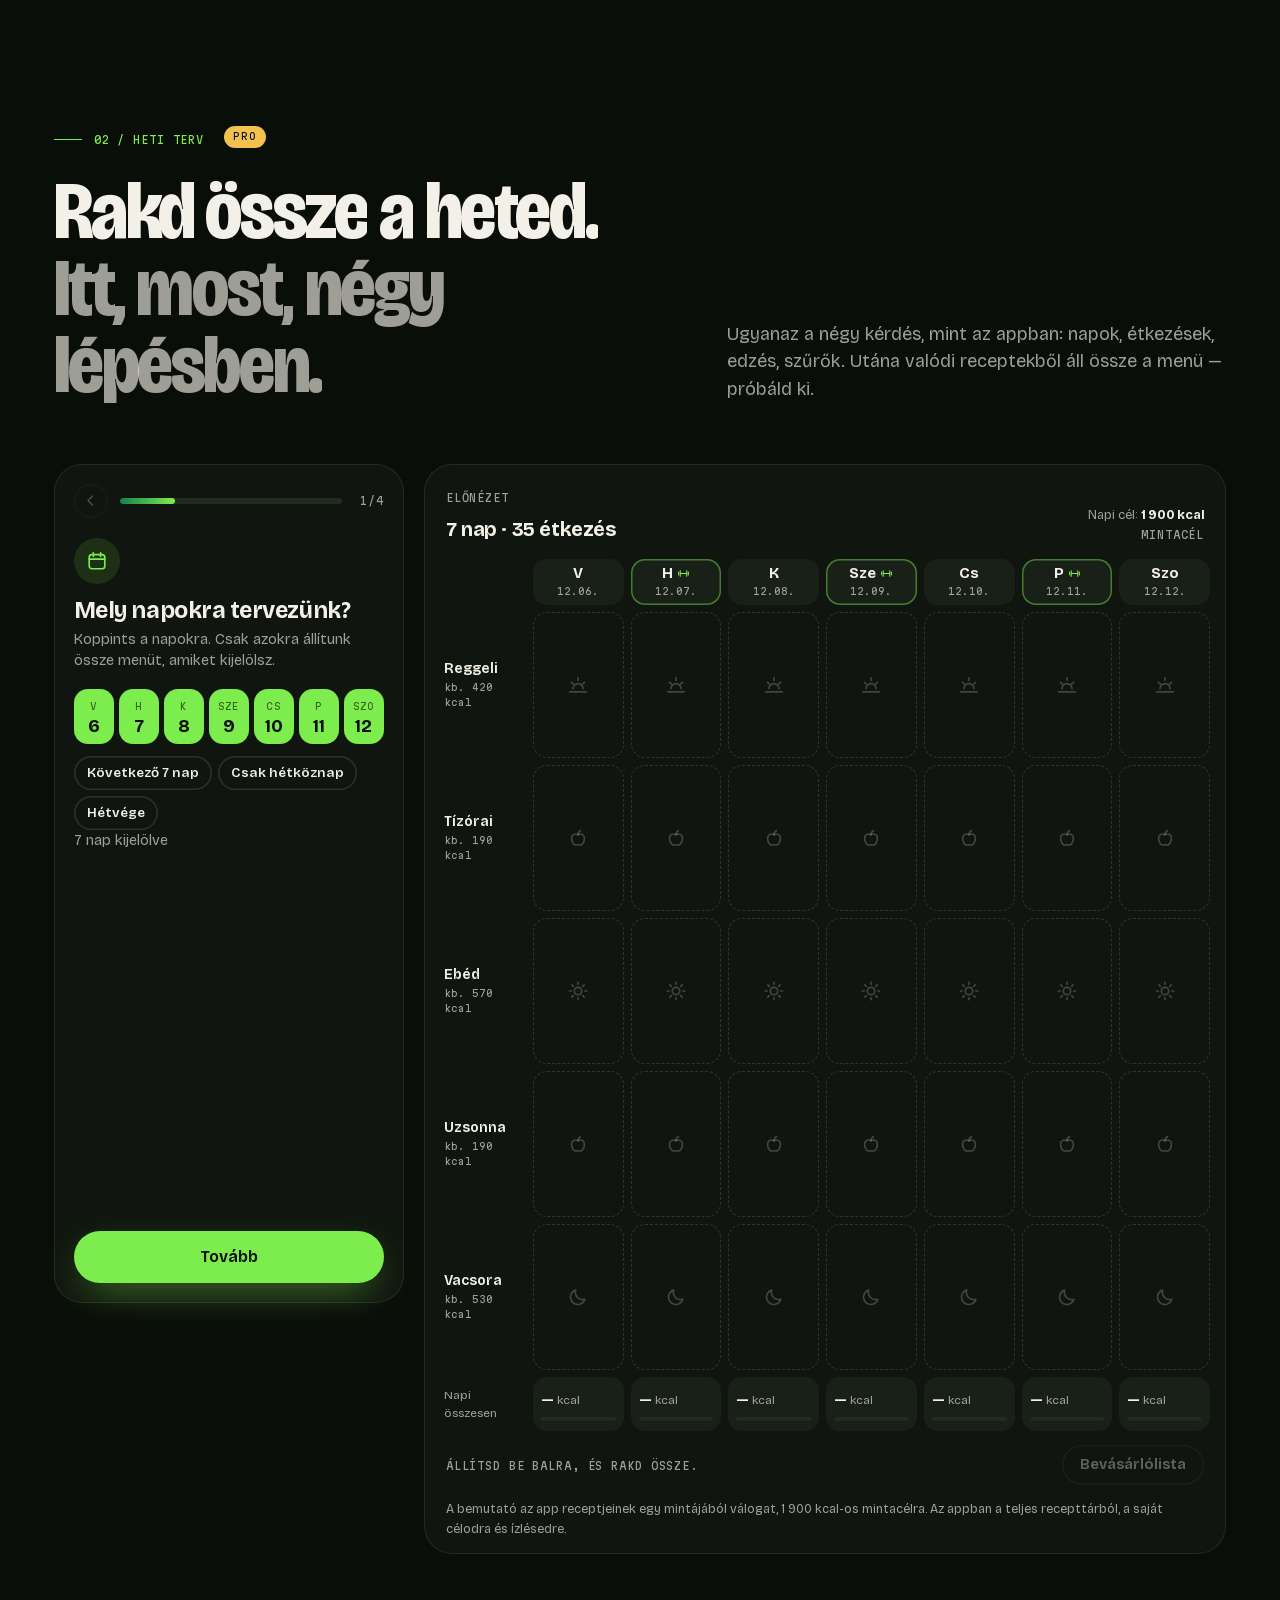
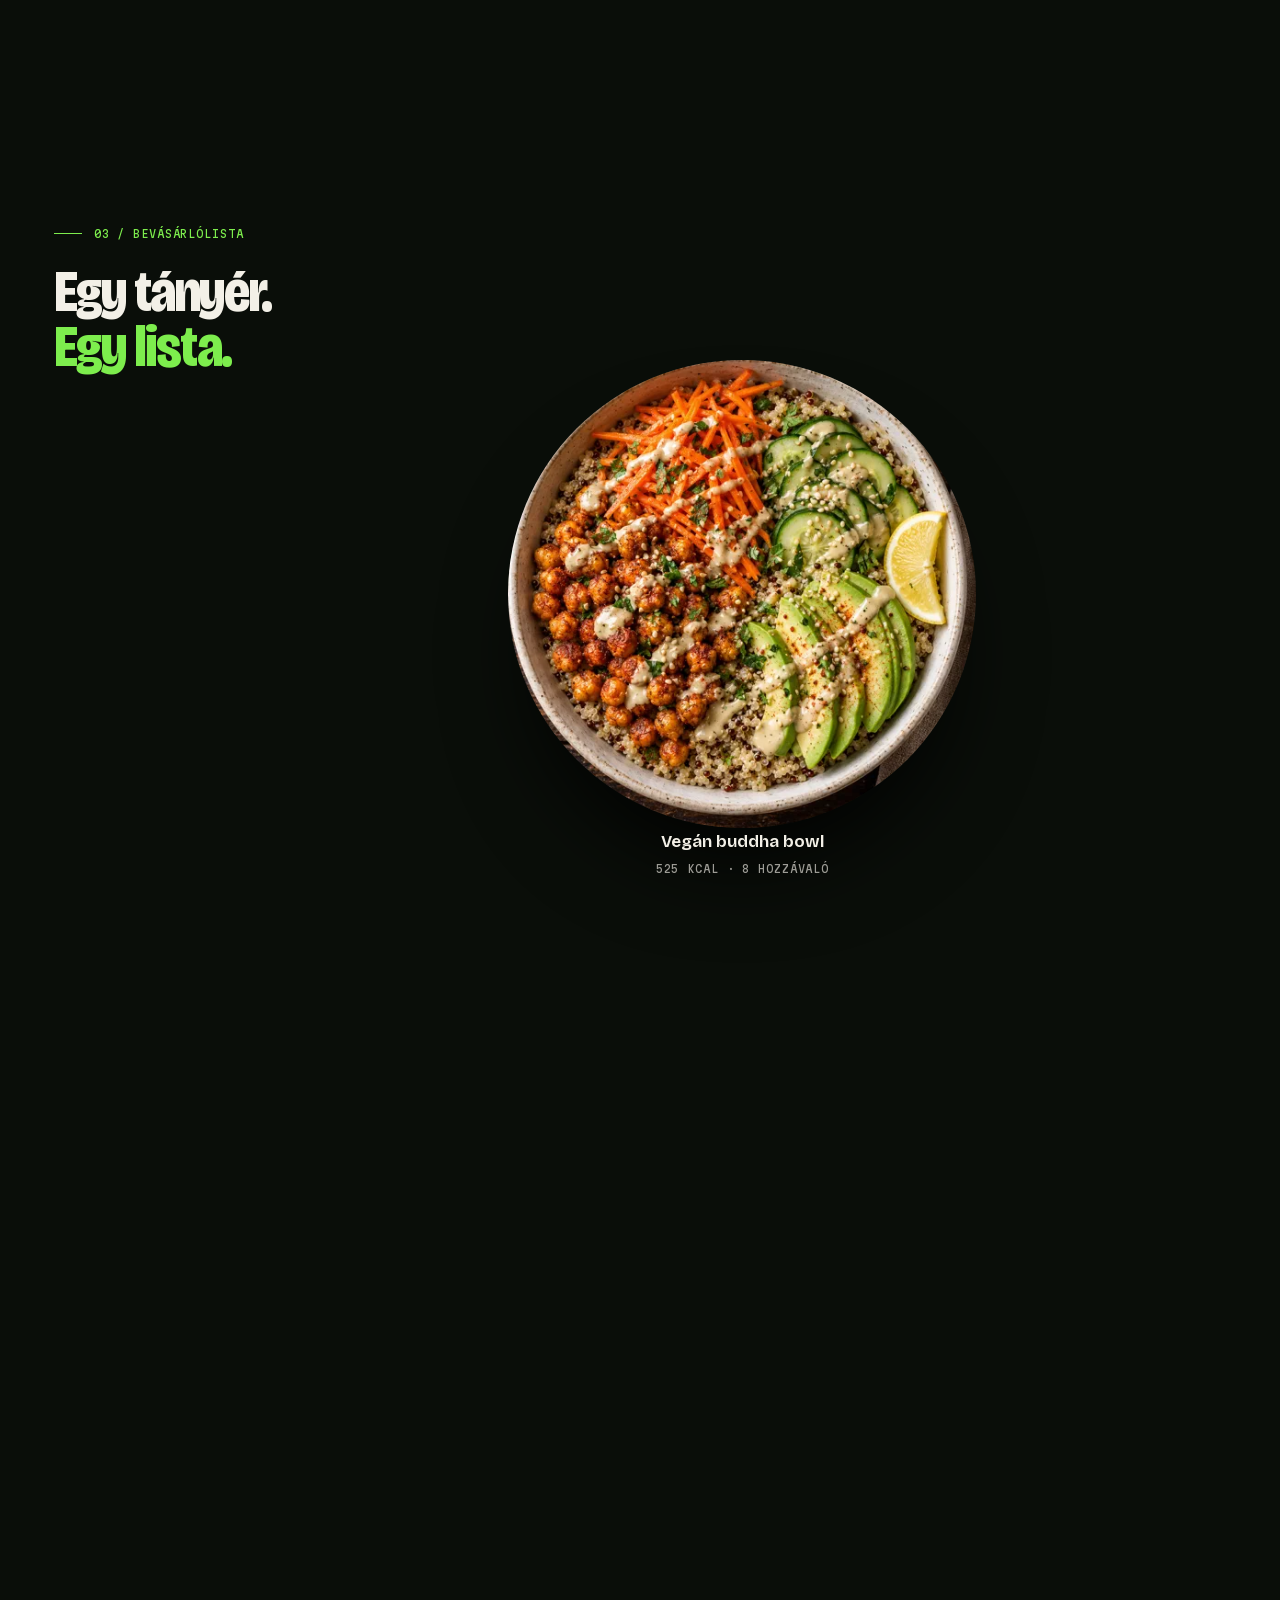
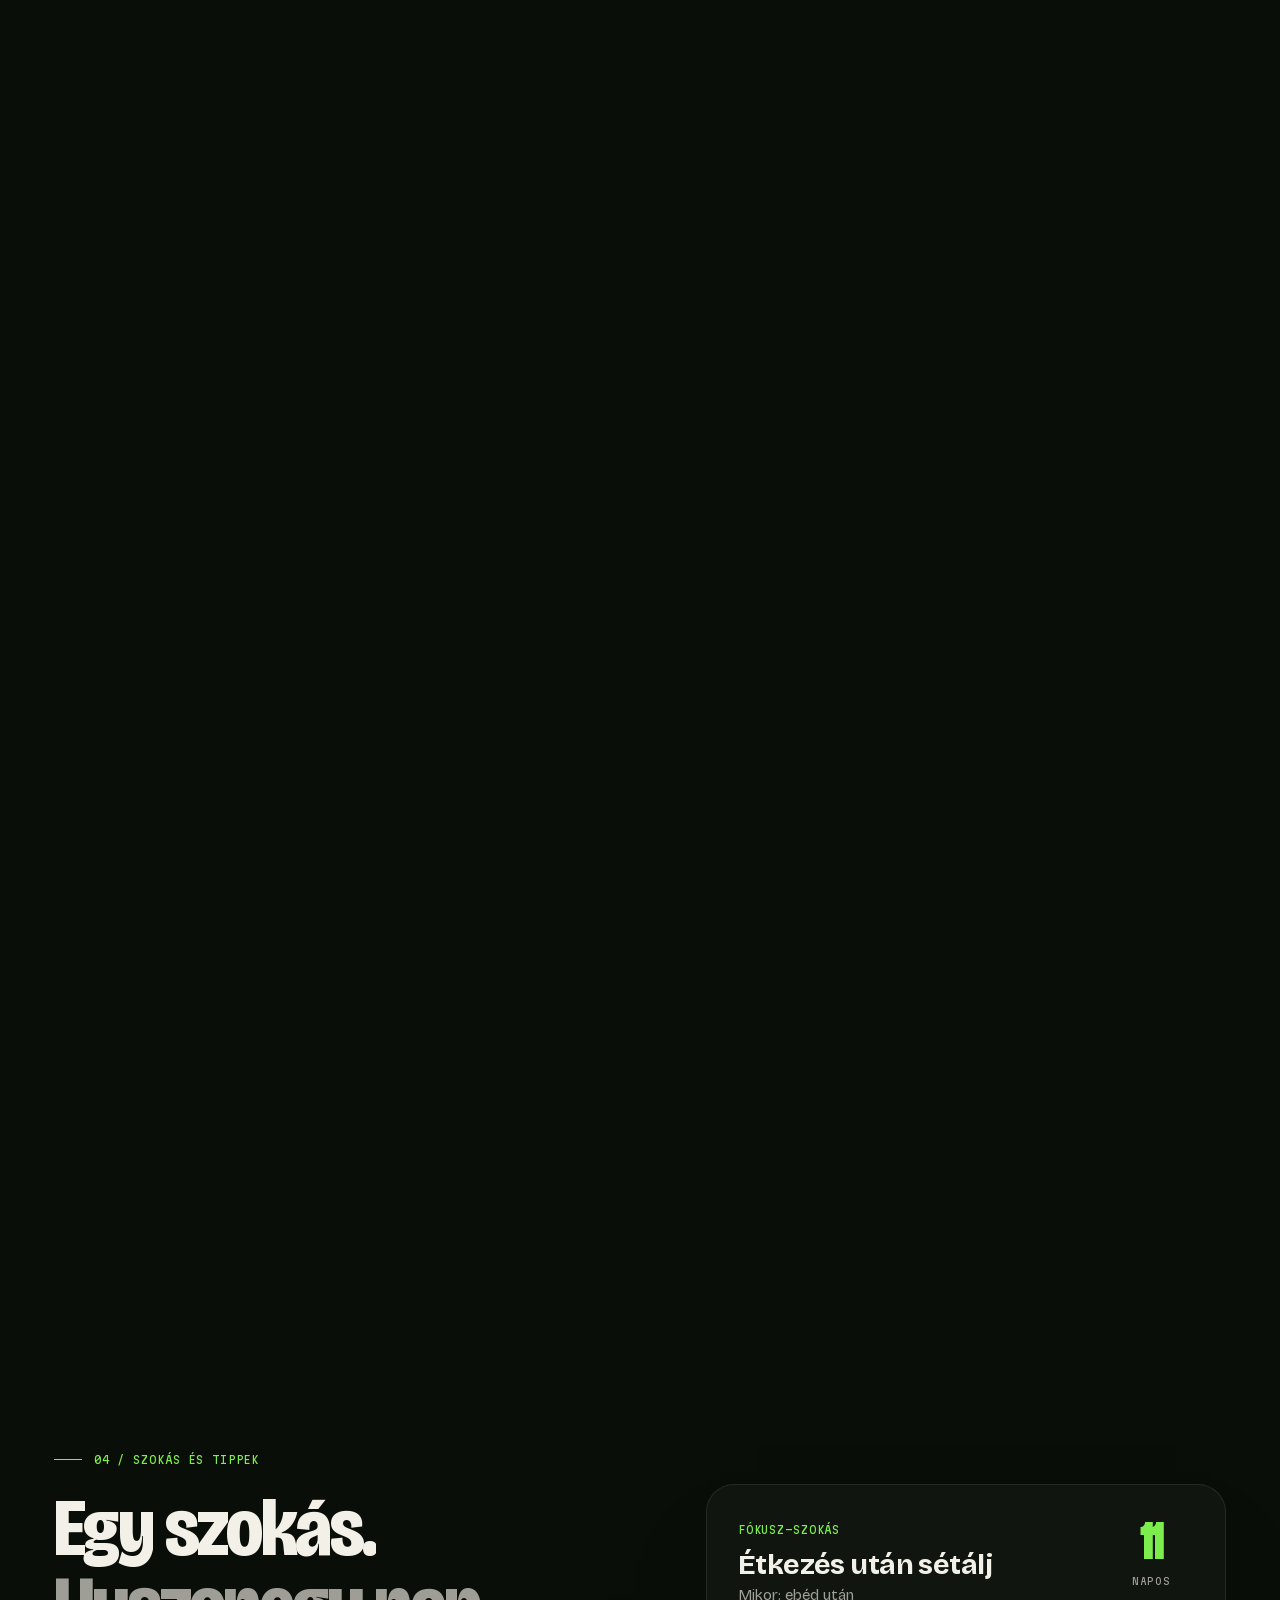
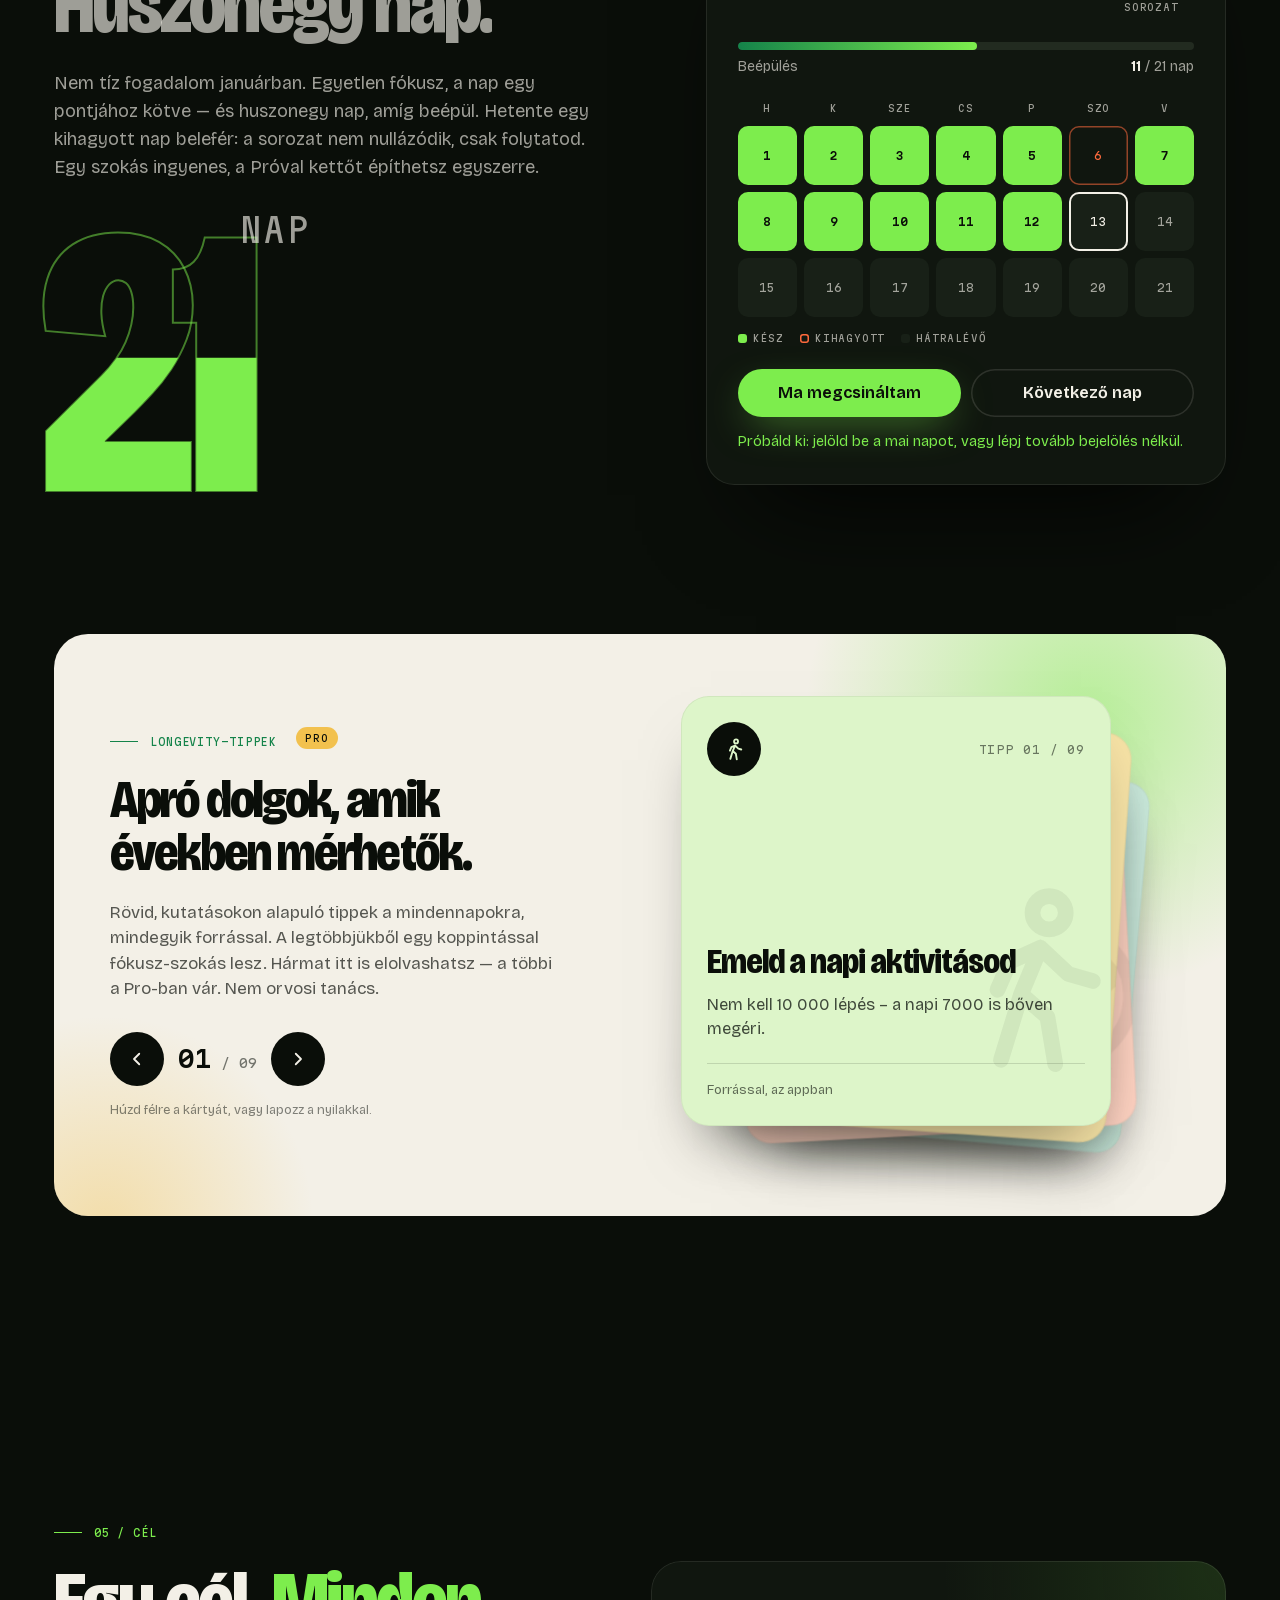
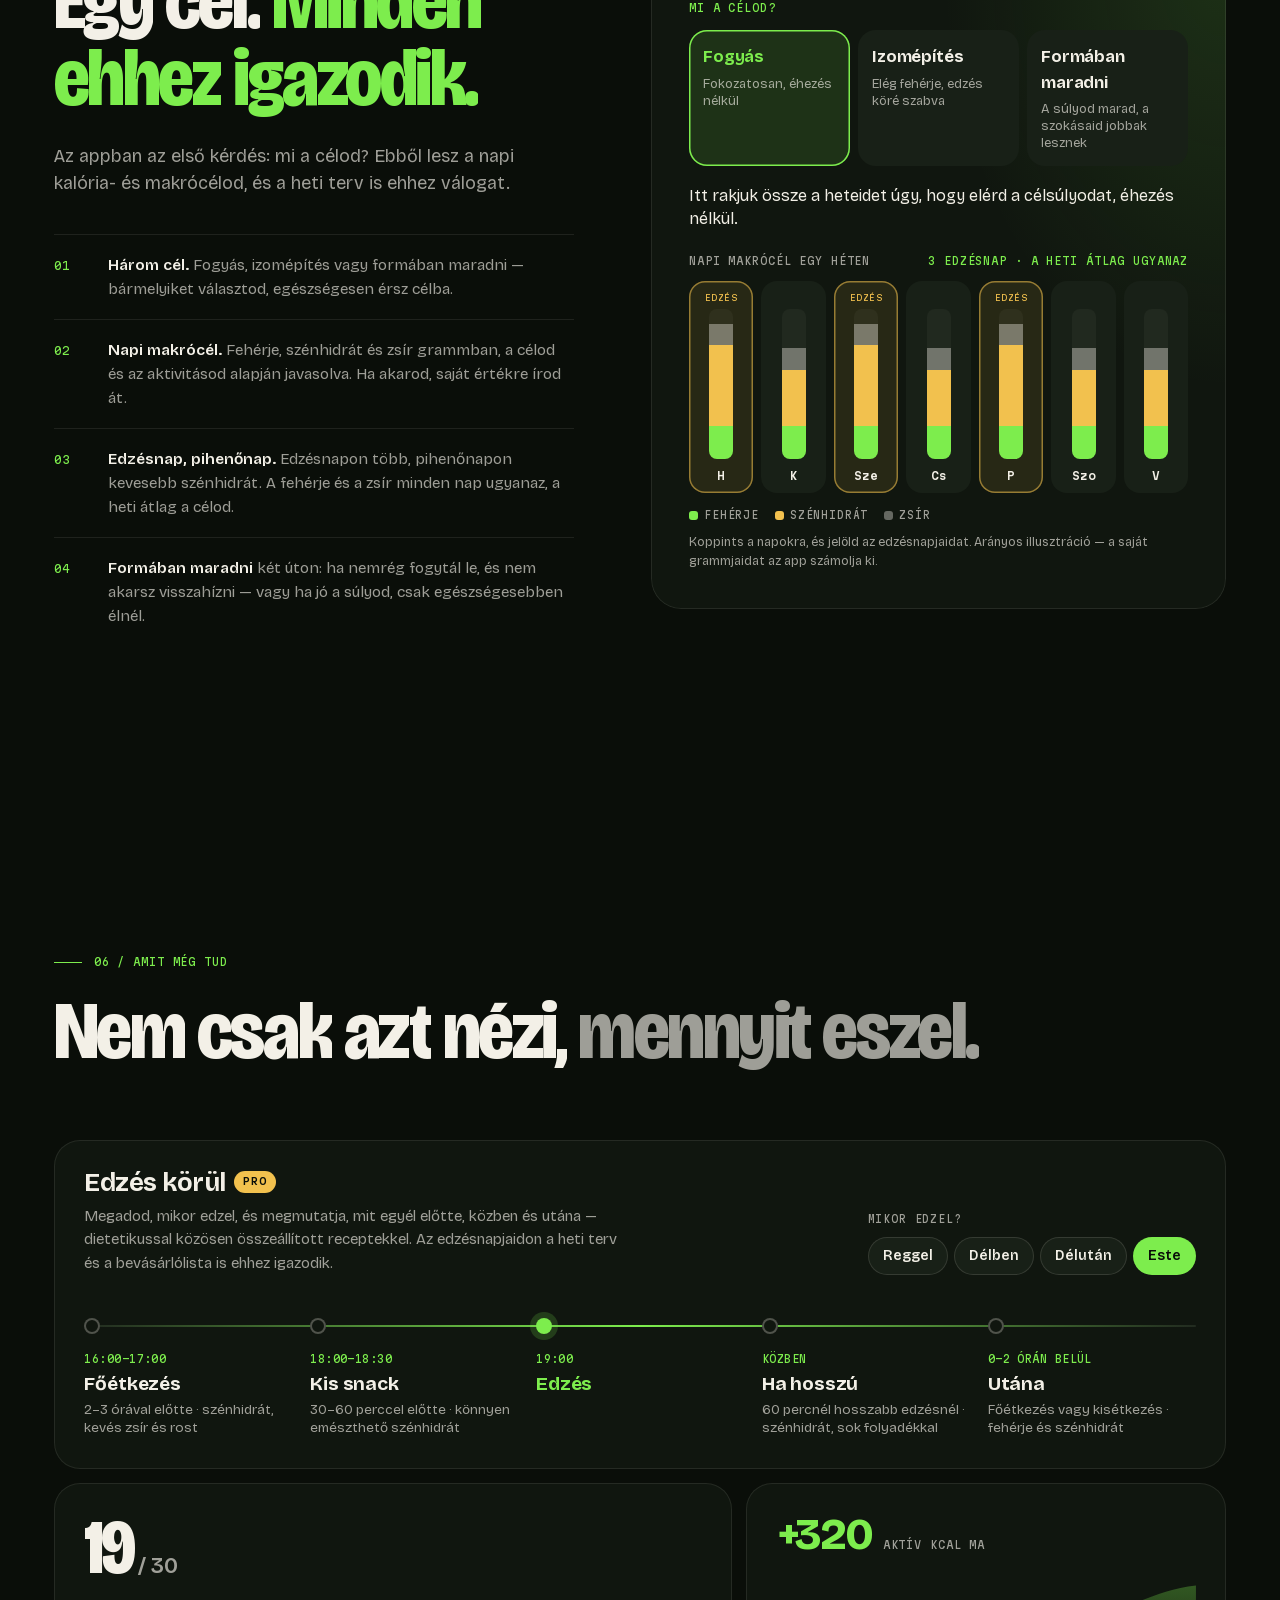
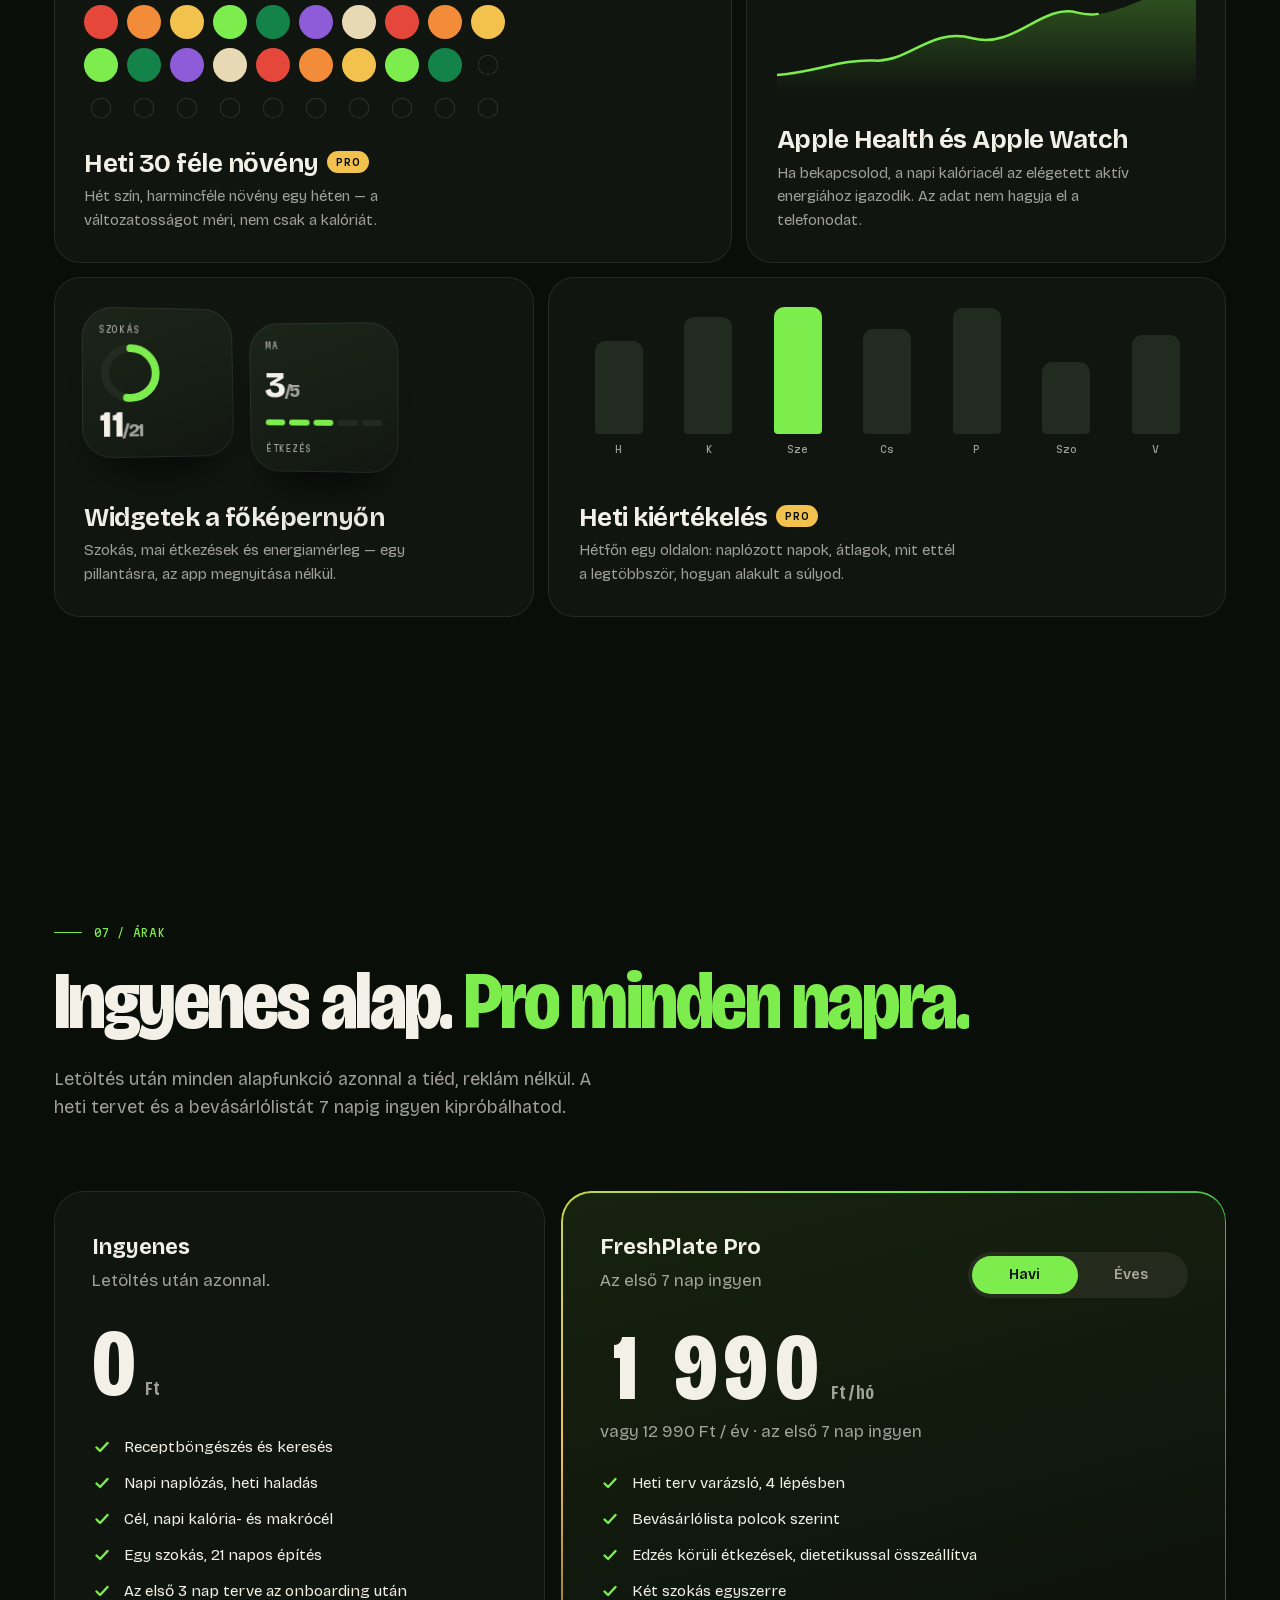
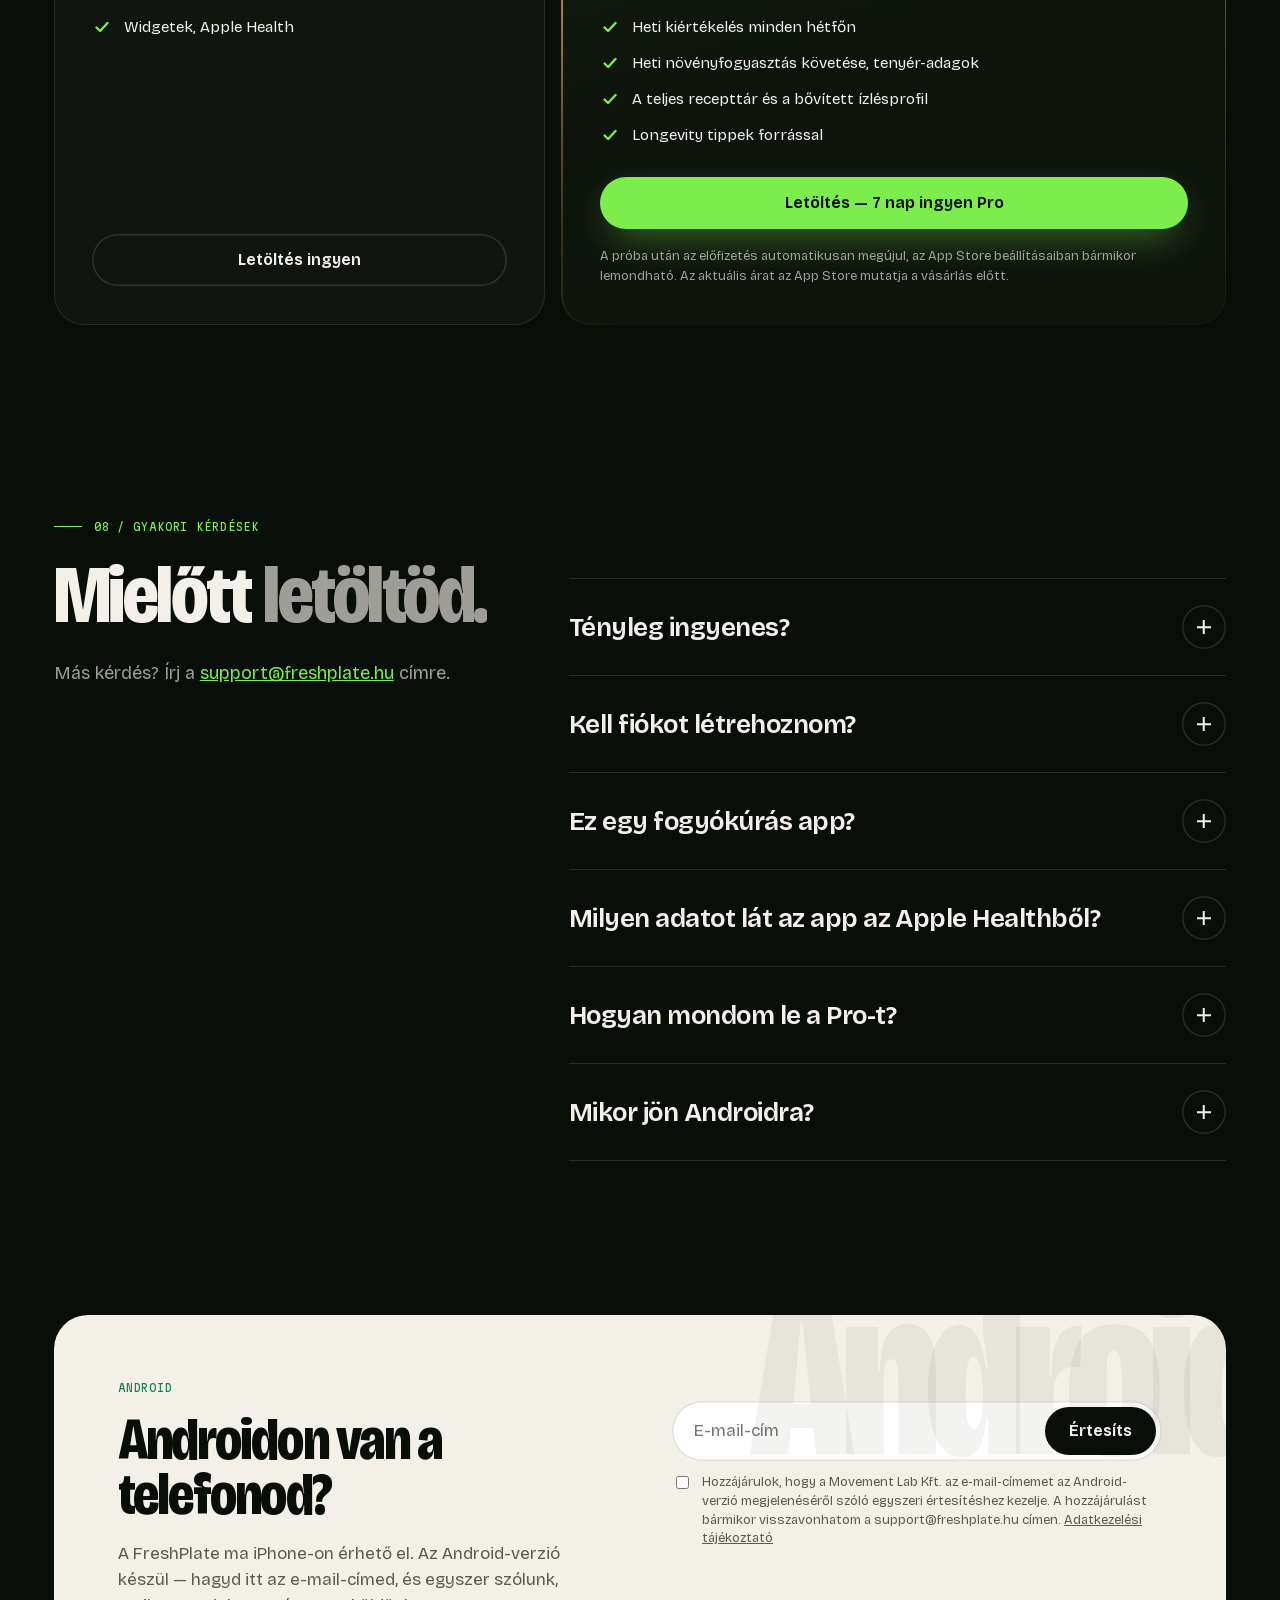
==== commit fa085682: "Weboldal a 2.2.0-hoz: friss app-képek (Közösség fül nélkül), új OG-kép (négy lépés), szokás-időpont " ====
--- a/index.html
+++ b/index.html
@@ -12,7 +12,7 @@
 <meta property="og:title" content="FreshPlate — Heti menü négy lépésben">
 <meta property="og:description" content="Nem diéta. Heti menü és bevásárlólista a célodhoz igazítva: fogyás, izomépítés vagy formában maradni. 1300 egészséges recept.">
 <meta property="og:url" content="https://freshplate.hu/">
-<meta property="og:image" content="https://freshplate.hu/assets/og.png">
+<meta property="og:image" content="https://freshplate.hu/assets/og.png?v=2">
 <meta property="og:locale" content="hu_HU">
 <meta name="twitter:card" content="summary_large_image">
 <meta name="apple-itunes-app" content="app-id=6793034579">
@@ -855,7 +855,7 @@
       <div class="arts">
         <article class="art"><p class="mono lime" style="margin:0 0 12px">Lépés 01</p><h3>Heti terv négy lépésben<span class="pro">PRO</span></h3><p>Napok → étkezések → edzés → szűrők. A varázsló a saját ízlésedből, allergiáidból és kalóriacélodból rak össze egy hetet — reggelitől vacsoráig, tízóraival és uzsonnával, edzésnapokon az edzéshez igazítva.</p><a class="try" href="#terv">Próbáld ki lent →</a></article>
         <article class="art"><p class="mono lime" style="margin:0 0 12px">Lépés 02</p><h3>Bevásárlólista, ami magától összeáll<span class="pro">PRO</span></h3><p>A hét minden hozzávalója egy listán, polcok szerint rendezve. A boltban csak pipálsz — fejben nem kell tartanod semmit.</p></article>
-        <article class="art"><p class="mono lime" style="margin:0 0 12px">Lépés 03</p><h3>21 nap — egy szokás</h3><p>Egyszerre egy szokás épül, egy kiváltó pillanathoz kötve. Hetente egy kihagyott nap belefér: a sorozat nem nullázódik, csak folytatod. Huszonegy nap után a szokás beépült.</p></article>
+        <article class="art"><p class="mono lime" style="margin:0 0 12px">Lépés 03</p><h3>21 nap — egy szokás</h3><p>Egy szokás ingyen, a Próval kettő egyszerre — mindegyiknél megadod, mikor csinálod, például ebéd után. Hetente egy kihagyott nap belefér: a sorozat nem nullázódik, csak folytatod. Huszonegy nap után a szokás beépült.</p></article>
       </div>
       <div class="s-dots" aria-hidden="true"><i><b></b></i><i><b></b></i><i><b></b></i></div>
     </div>
@@ -879,7 +879,7 @@
       </div>
       <div class="dg">
         <span class="chip" style="left:6%;top:22%">Étkezés után sétálj</span>
-        <span class="chip" style="left:28%;top:38%;animation-delay:-1.6s">Kiváltó pillanat <small>ebéd után</small></span>
+        <span class="chip" style="left:28%;top:38%;animation-delay:-1.6s">Mikor? <small>ebéd után</small></span>
         <span class="chip l" style="left:2%;top:56%;animation-delay:-2.6s">1 szabadnap <small>/ hét</small></span>
         <span class="chip g" style="left:26%;top:71%;animation-delay:-3.4s">7. nap · mérföldkő</span>
       </div>
@@ -1016,12 +1016,12 @@
     <div>
       <p class="kicker mono">04 / Szokás és tippek</p>
       <h2 data-split>Egy szokás. <span class="soft">Huszonegy nap.</span></h2>
-      <p class="lead" data-reveal>Nem tíz fogadalom januárban. Egyetlen fókusz, egy kiváltó pillanathoz kötve — és huszonegy nap, amíg beépül. Hetente egy kihagyott nap belefér: a sorozat nem nullázódik, csak folytatod. Egy szokás ingyenes, a Próval kettőt építhetsz egyszerre.</p>
+      <p class="lead" data-reveal>Nem tíz fogadalom januárban. Egyetlen fókusz, a nap egy pontjához kötve — és huszonegy nap, amíg beépül. Hetente egy kihagyott nap belefér: a sorozat nem nullázódik, csak folytatod. Egy szokás ingyenes, a Próval kettőt építhetsz egyszerre.</p>
       <div class="big21" id="big21" aria-hidden="true">21<small>nap</small></div>
     </div>
     <div class="habit" data-reveal>
       <div class="h-top">
-        <div><span class="mono lime">Fókusz-szokás</span><h3>Étkezés után sétálj</h3><p>Kiváltó pillanat: ebéd után</p></div>
+        <div><span class="mono lime">Fókusz-szokás</span><h3>Étkezés után sétálj</h3><p>Mikor: ebéd után</p></div>
         <div class="streak"><b id="streakN">11</b><span class="mono">napos<br>sorozat</span></div>
       </div>
       <div class="hbar"><i id="hbar"></i></div>
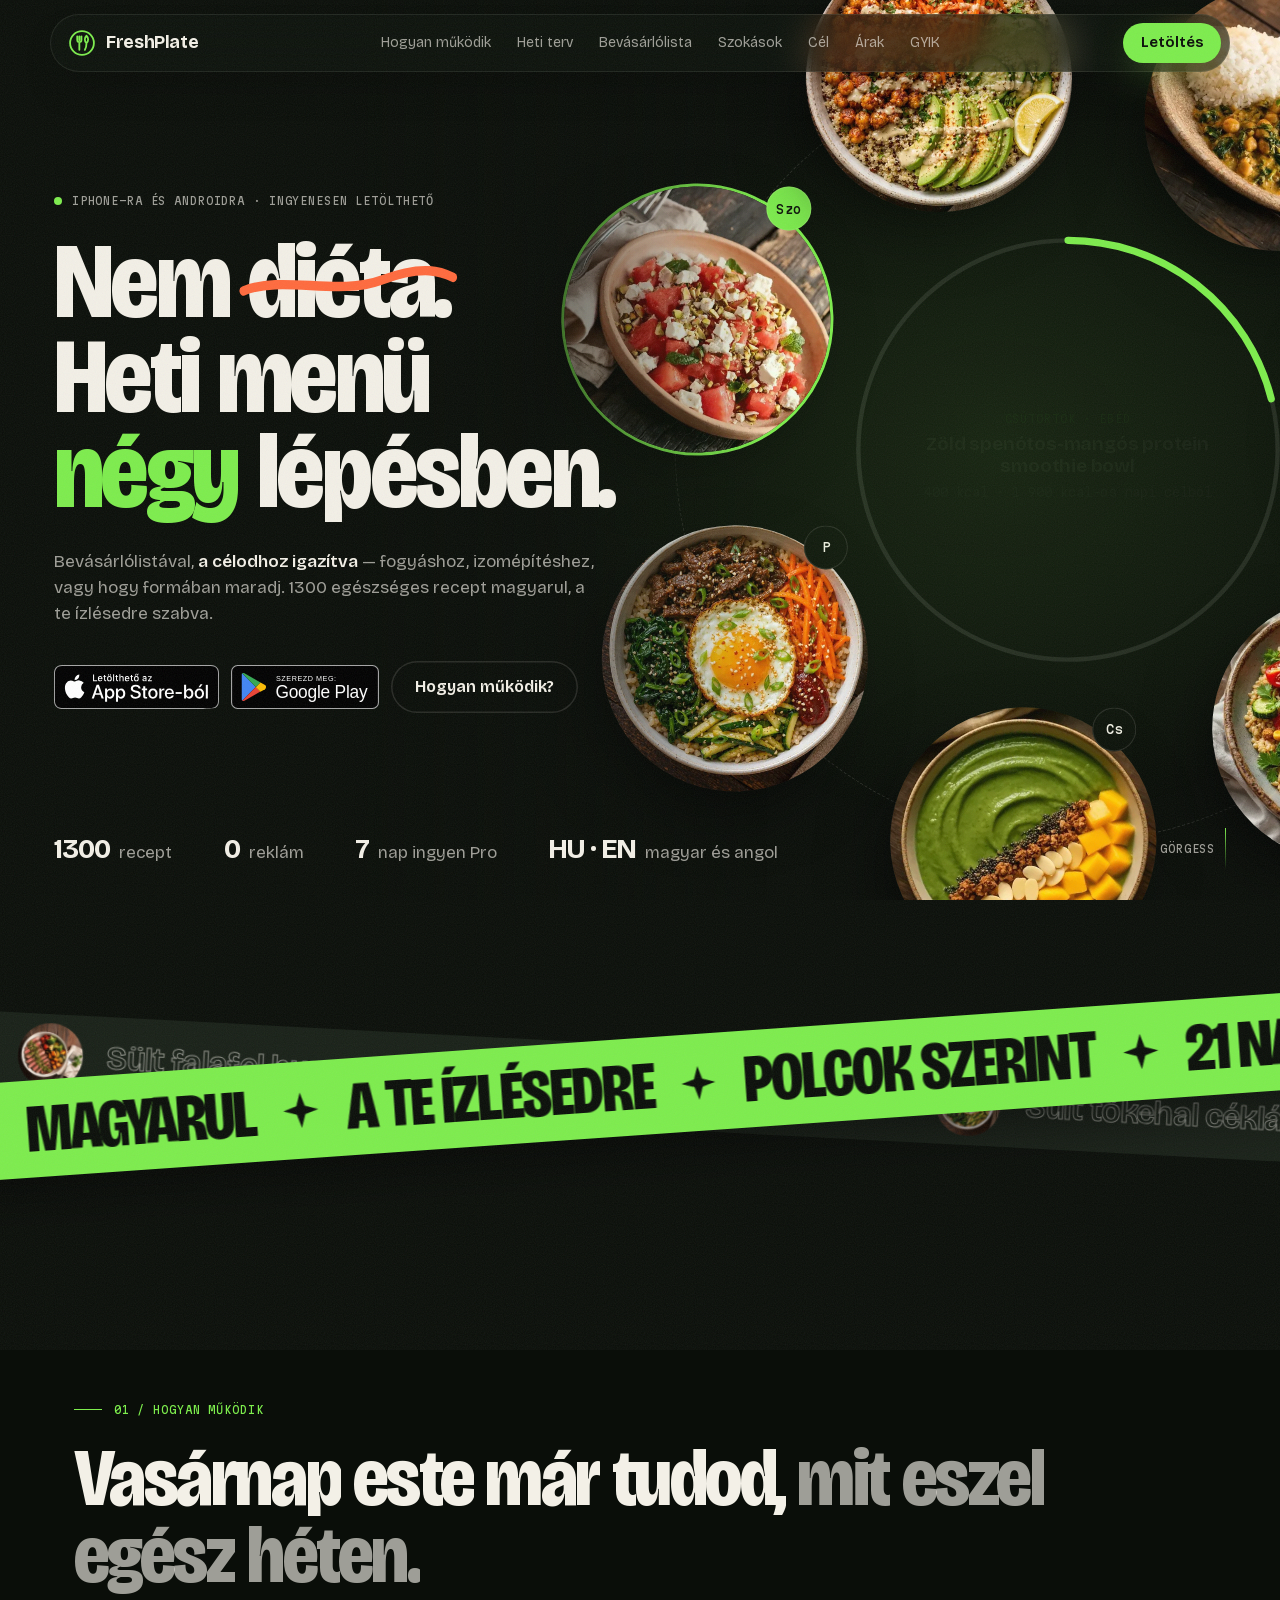
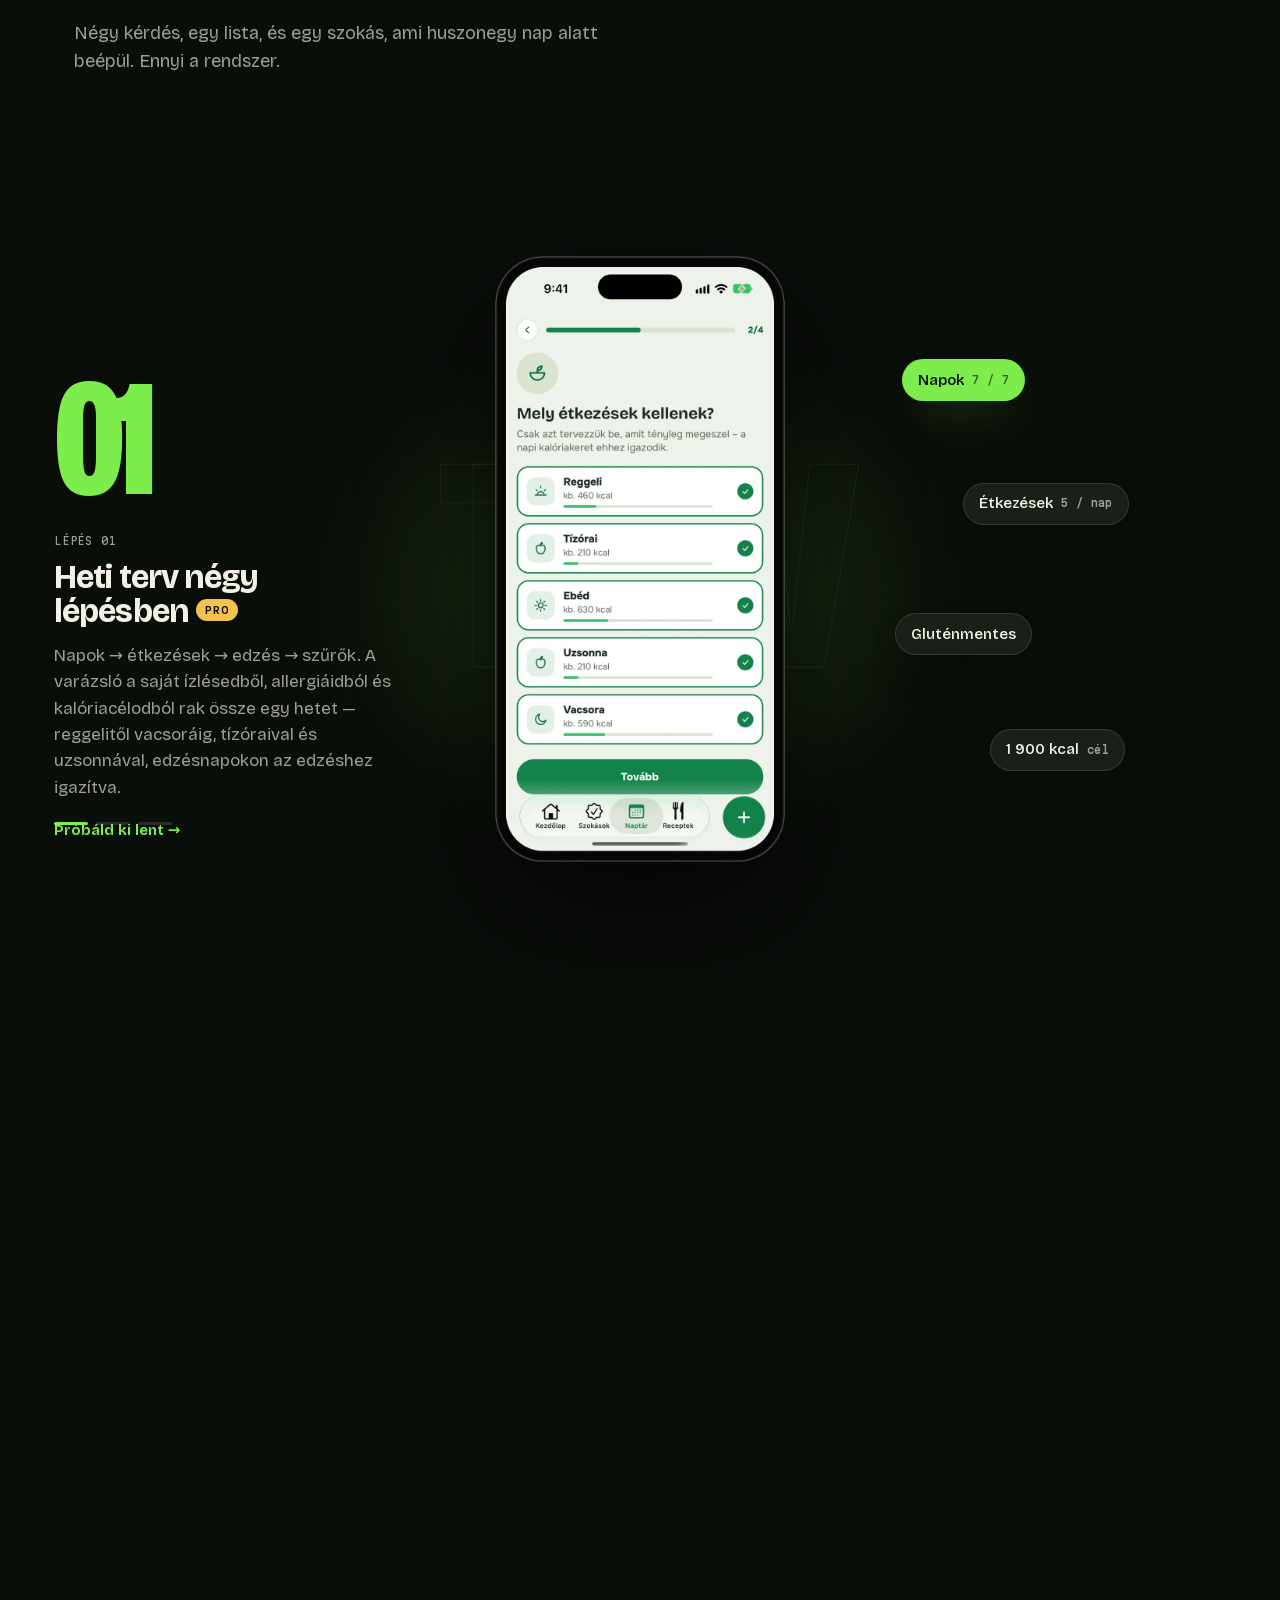
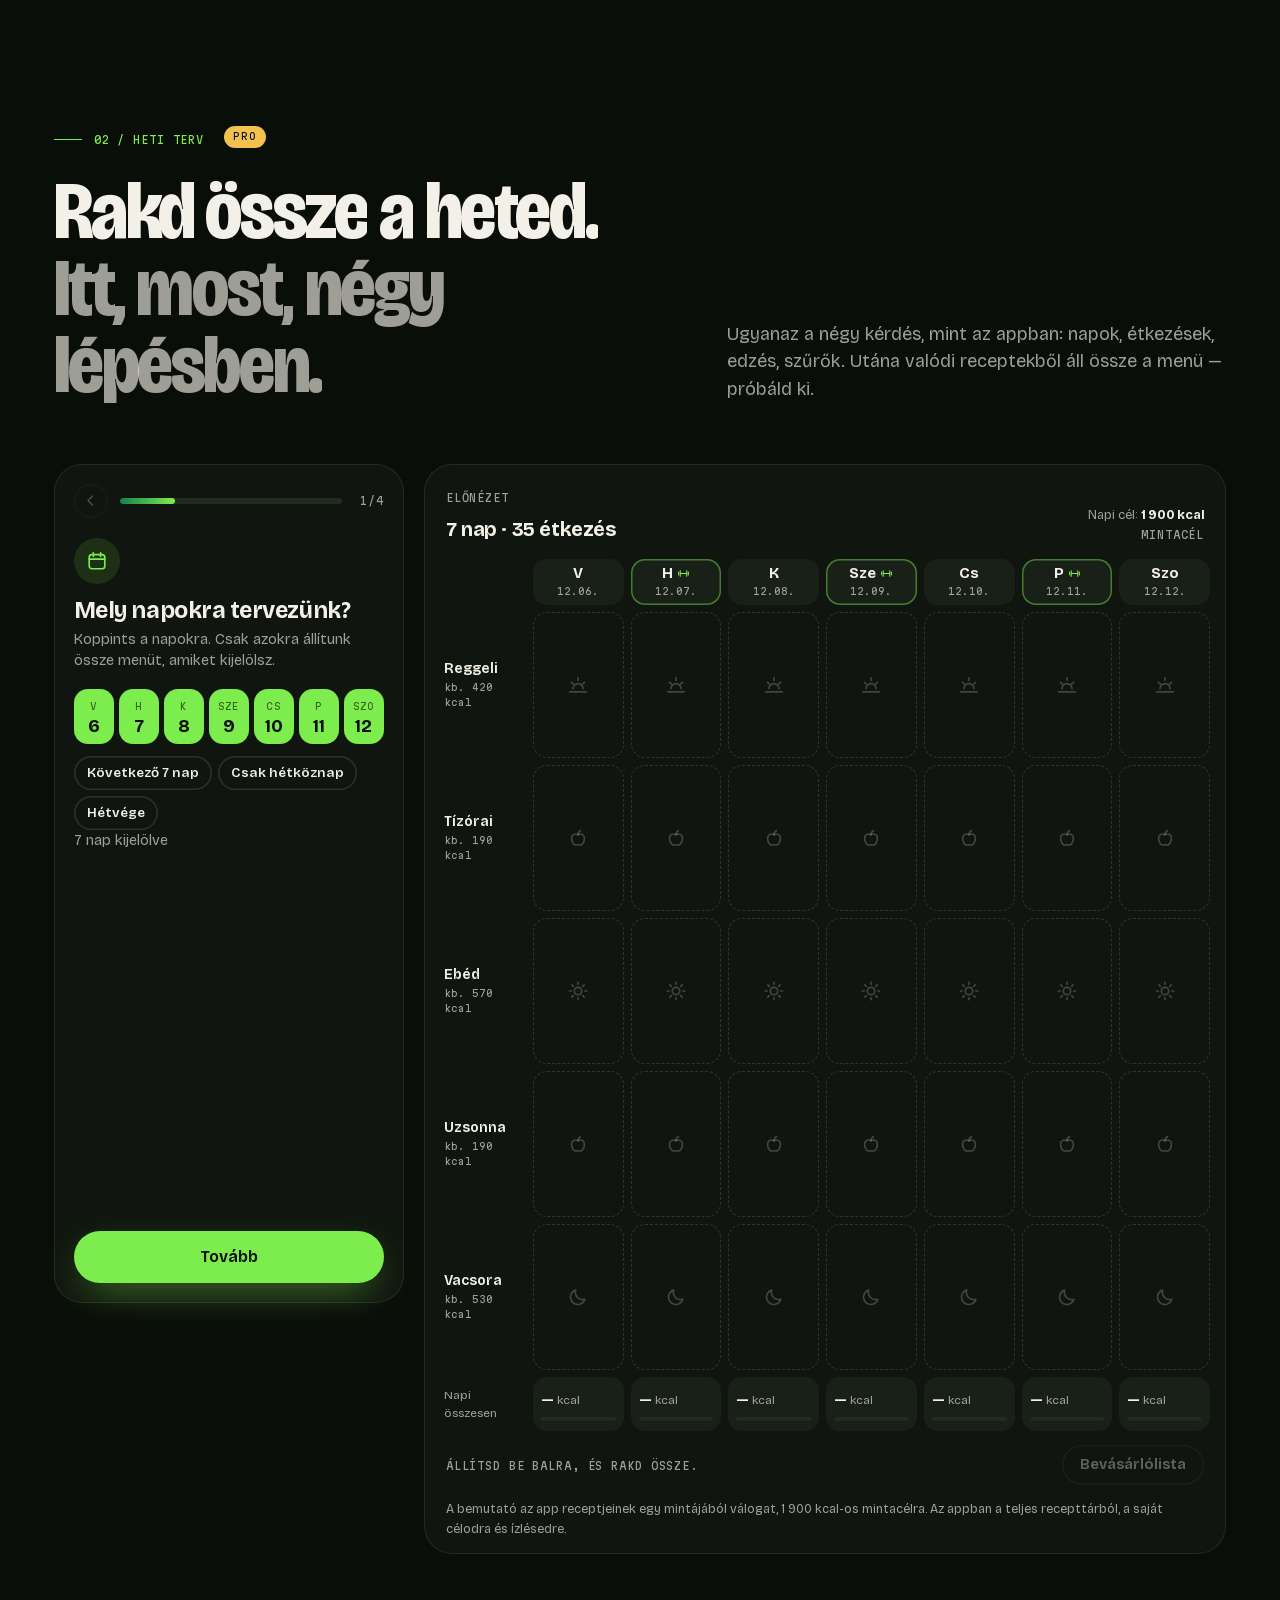
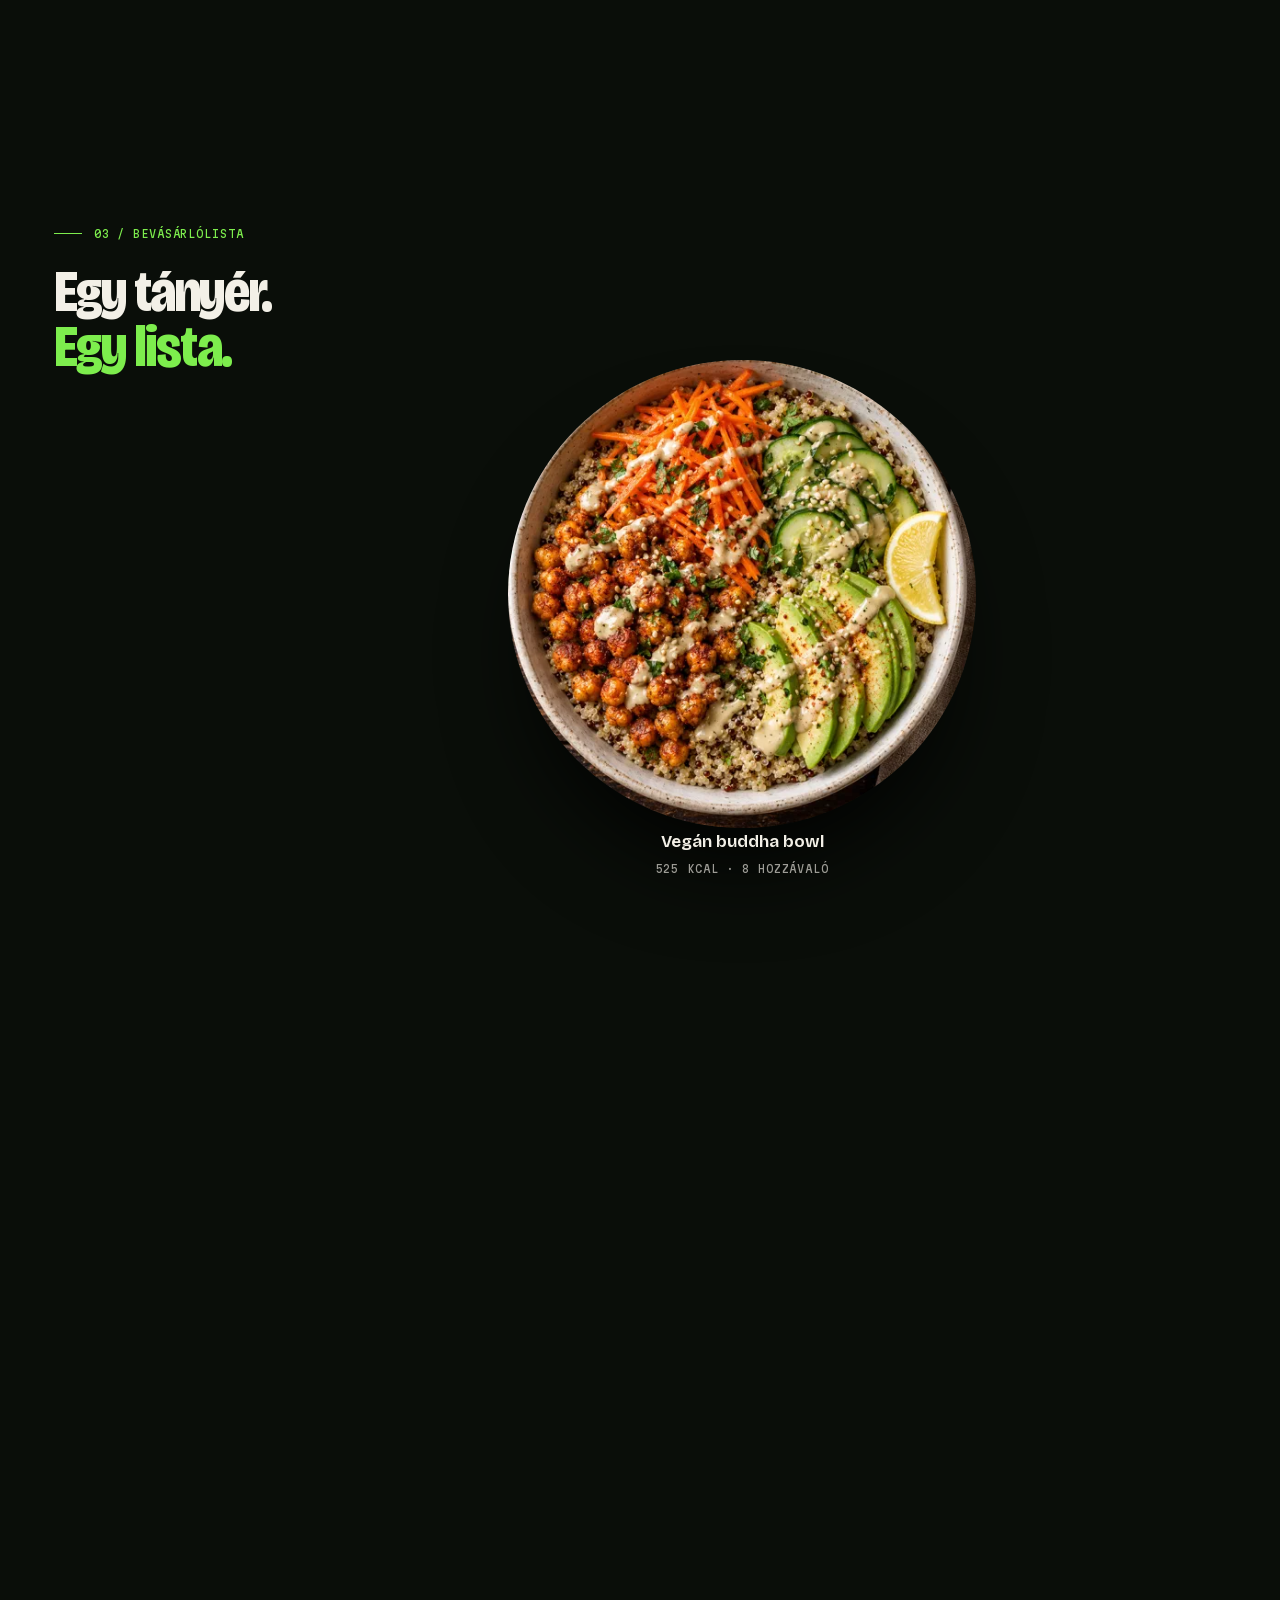
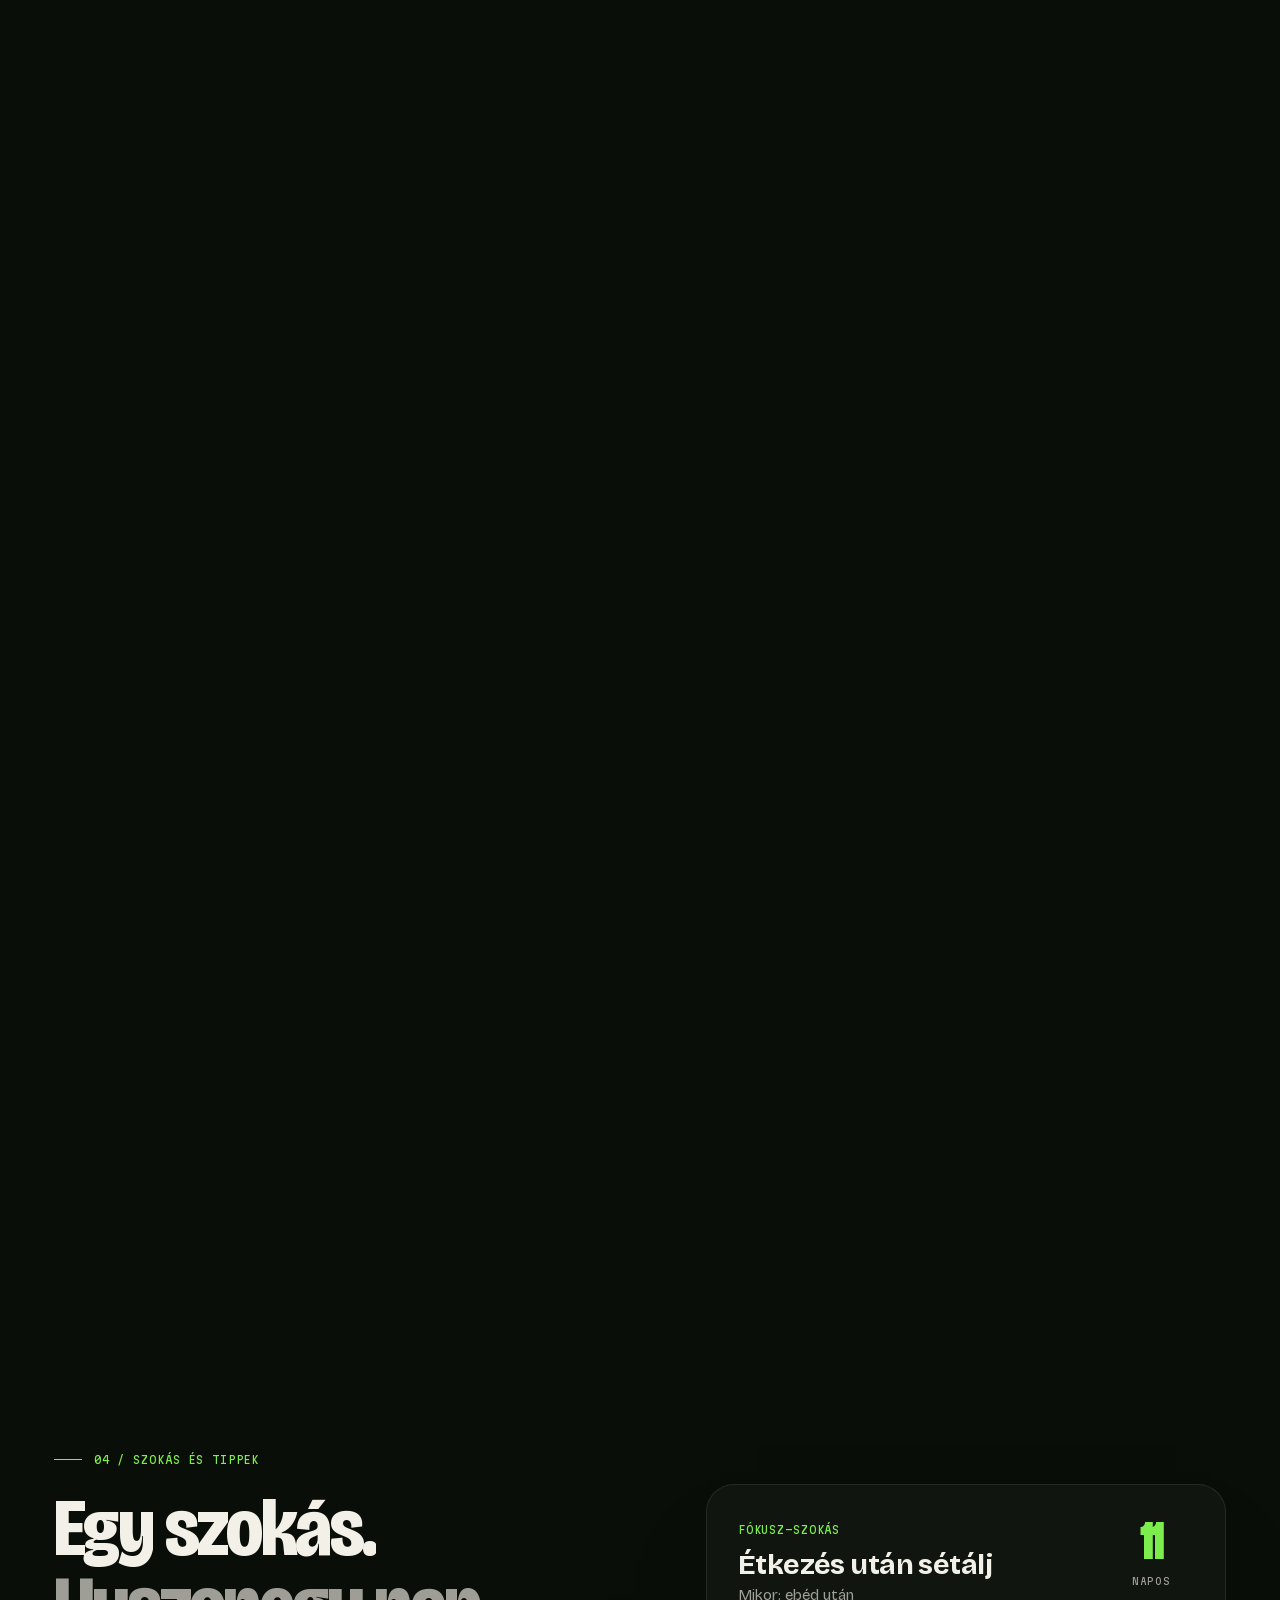
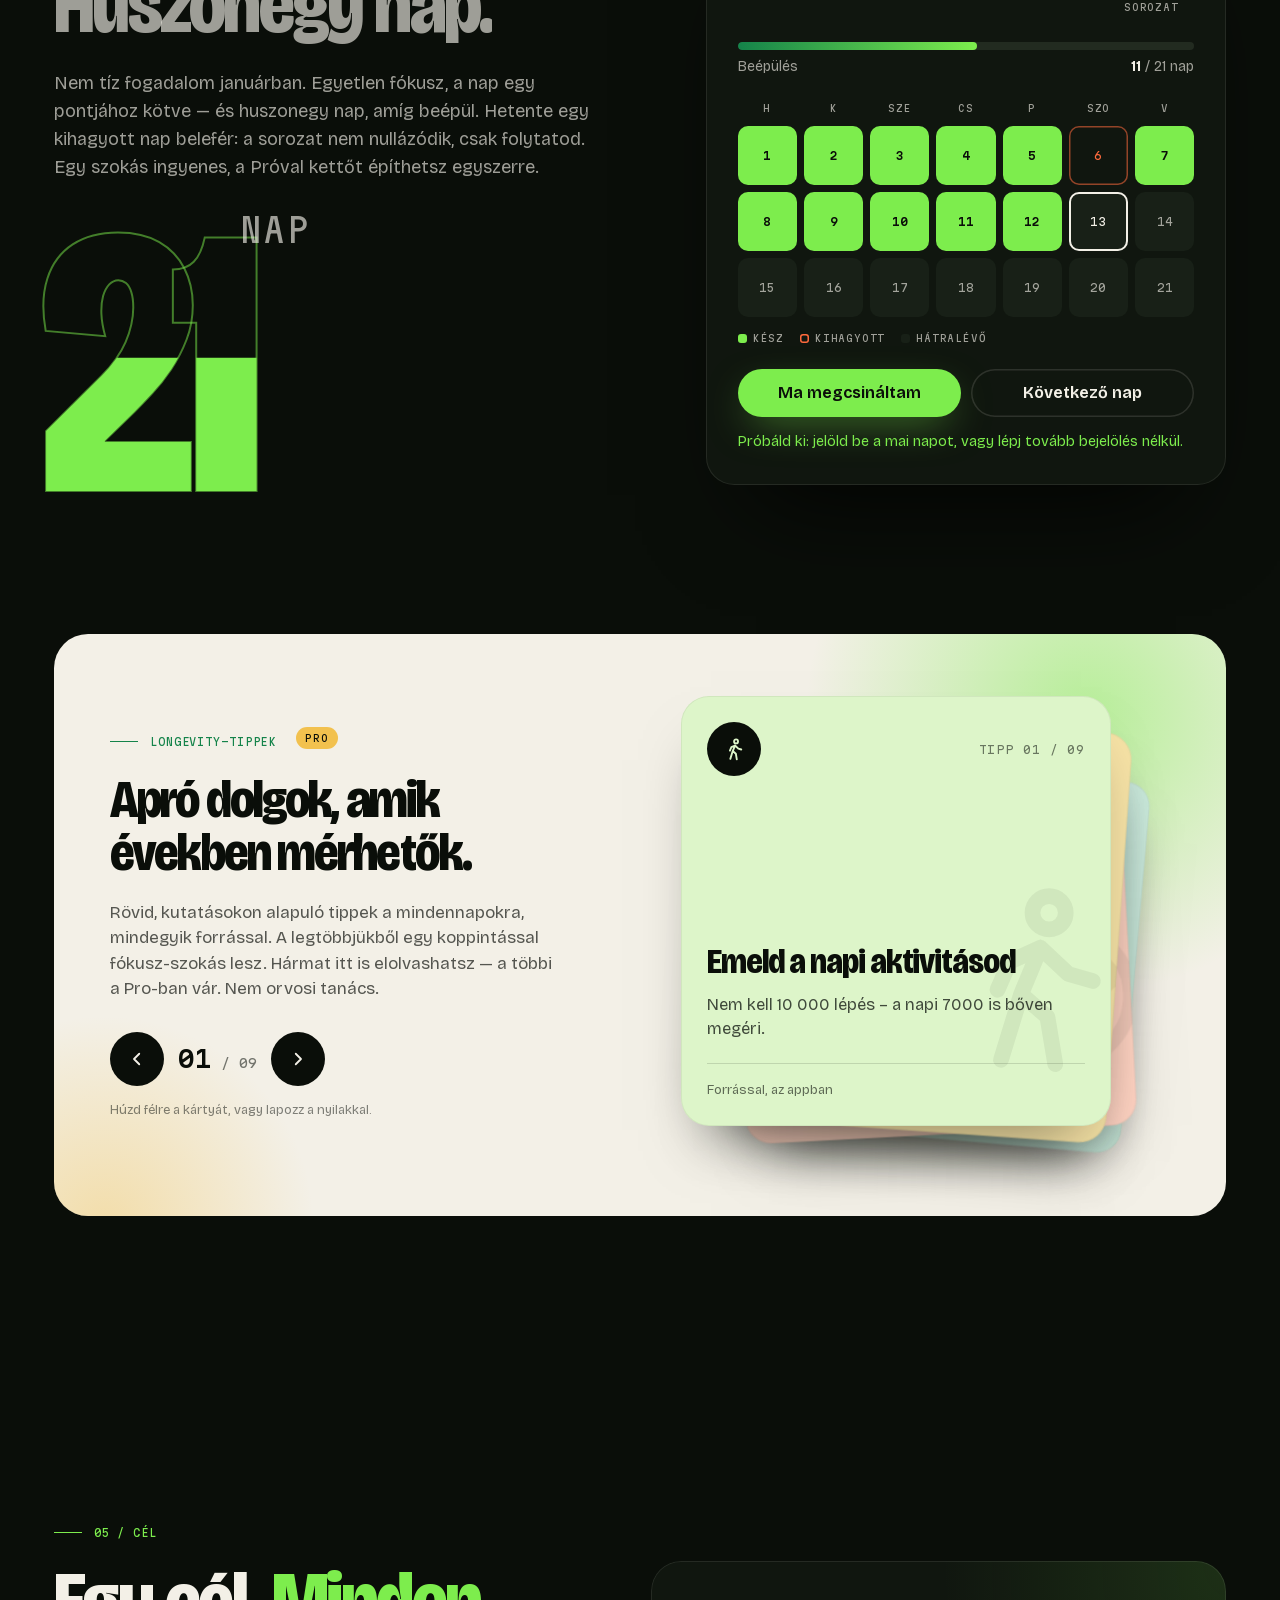
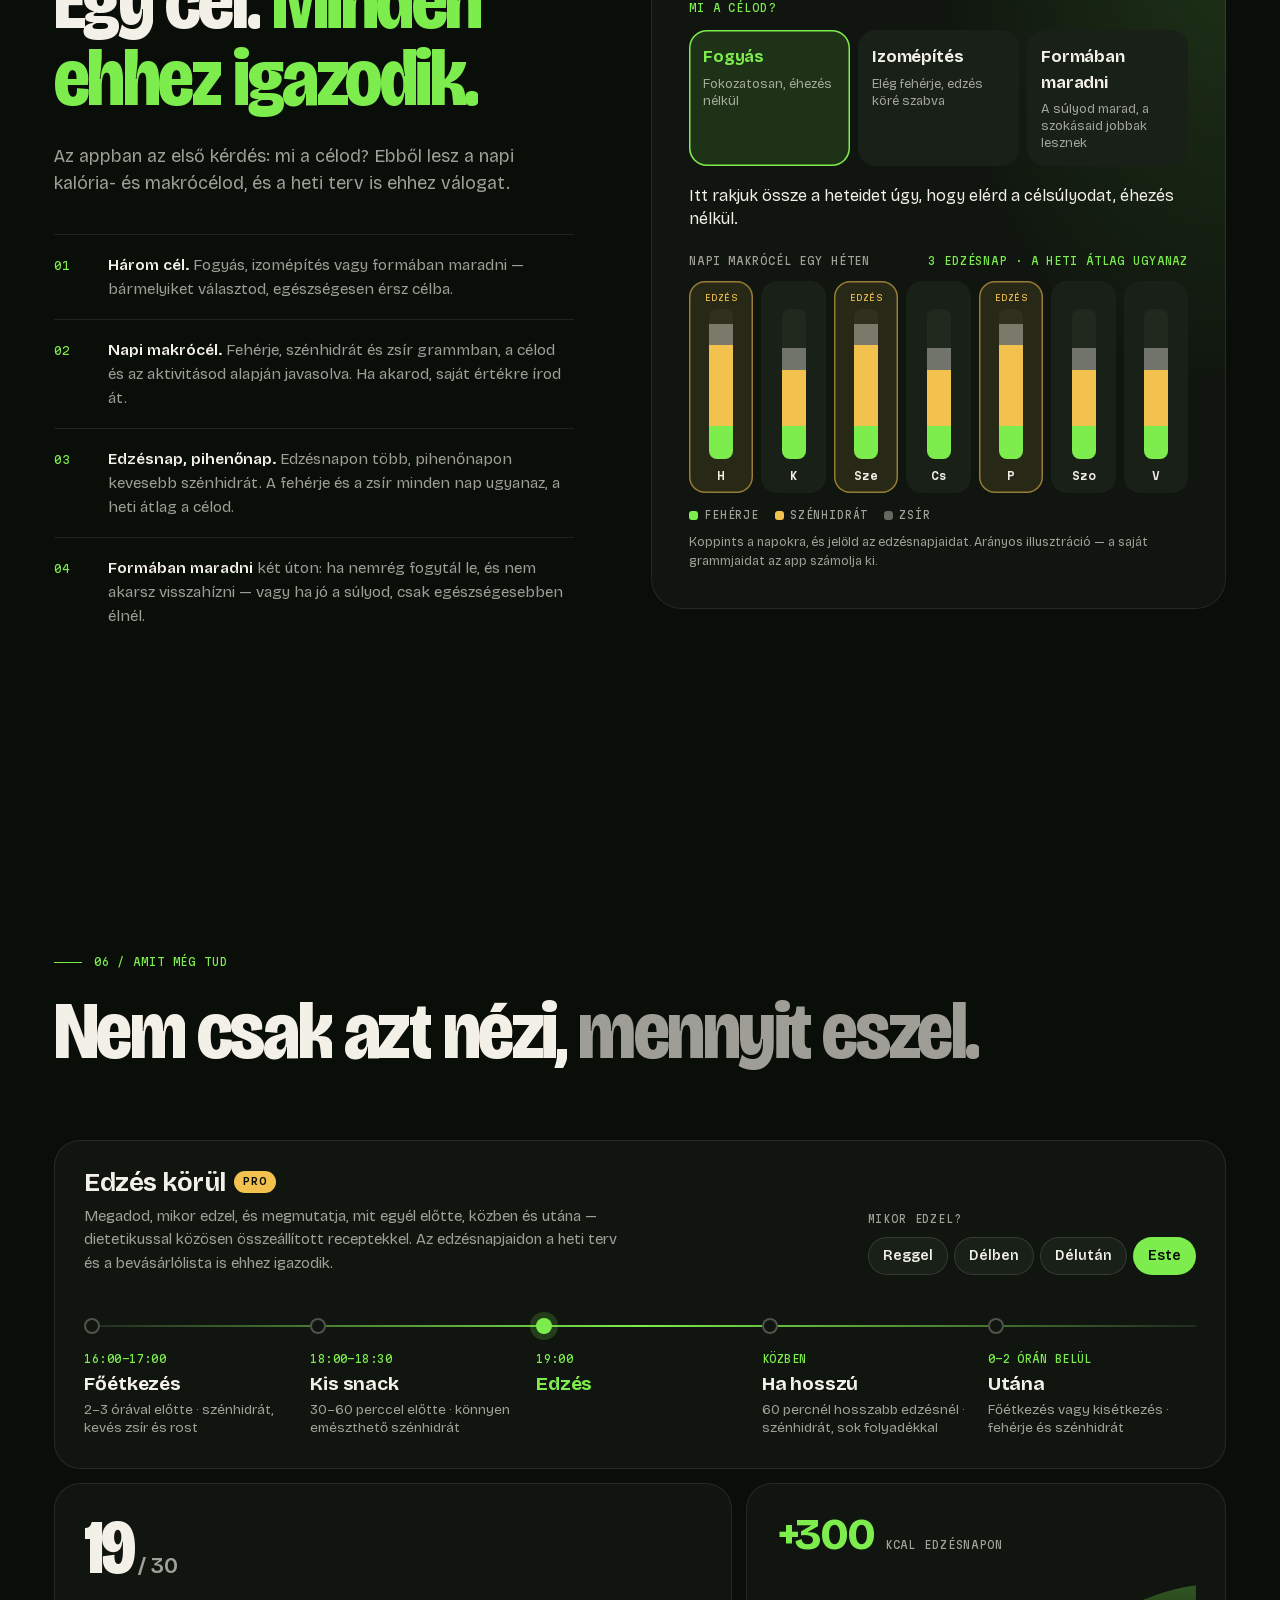
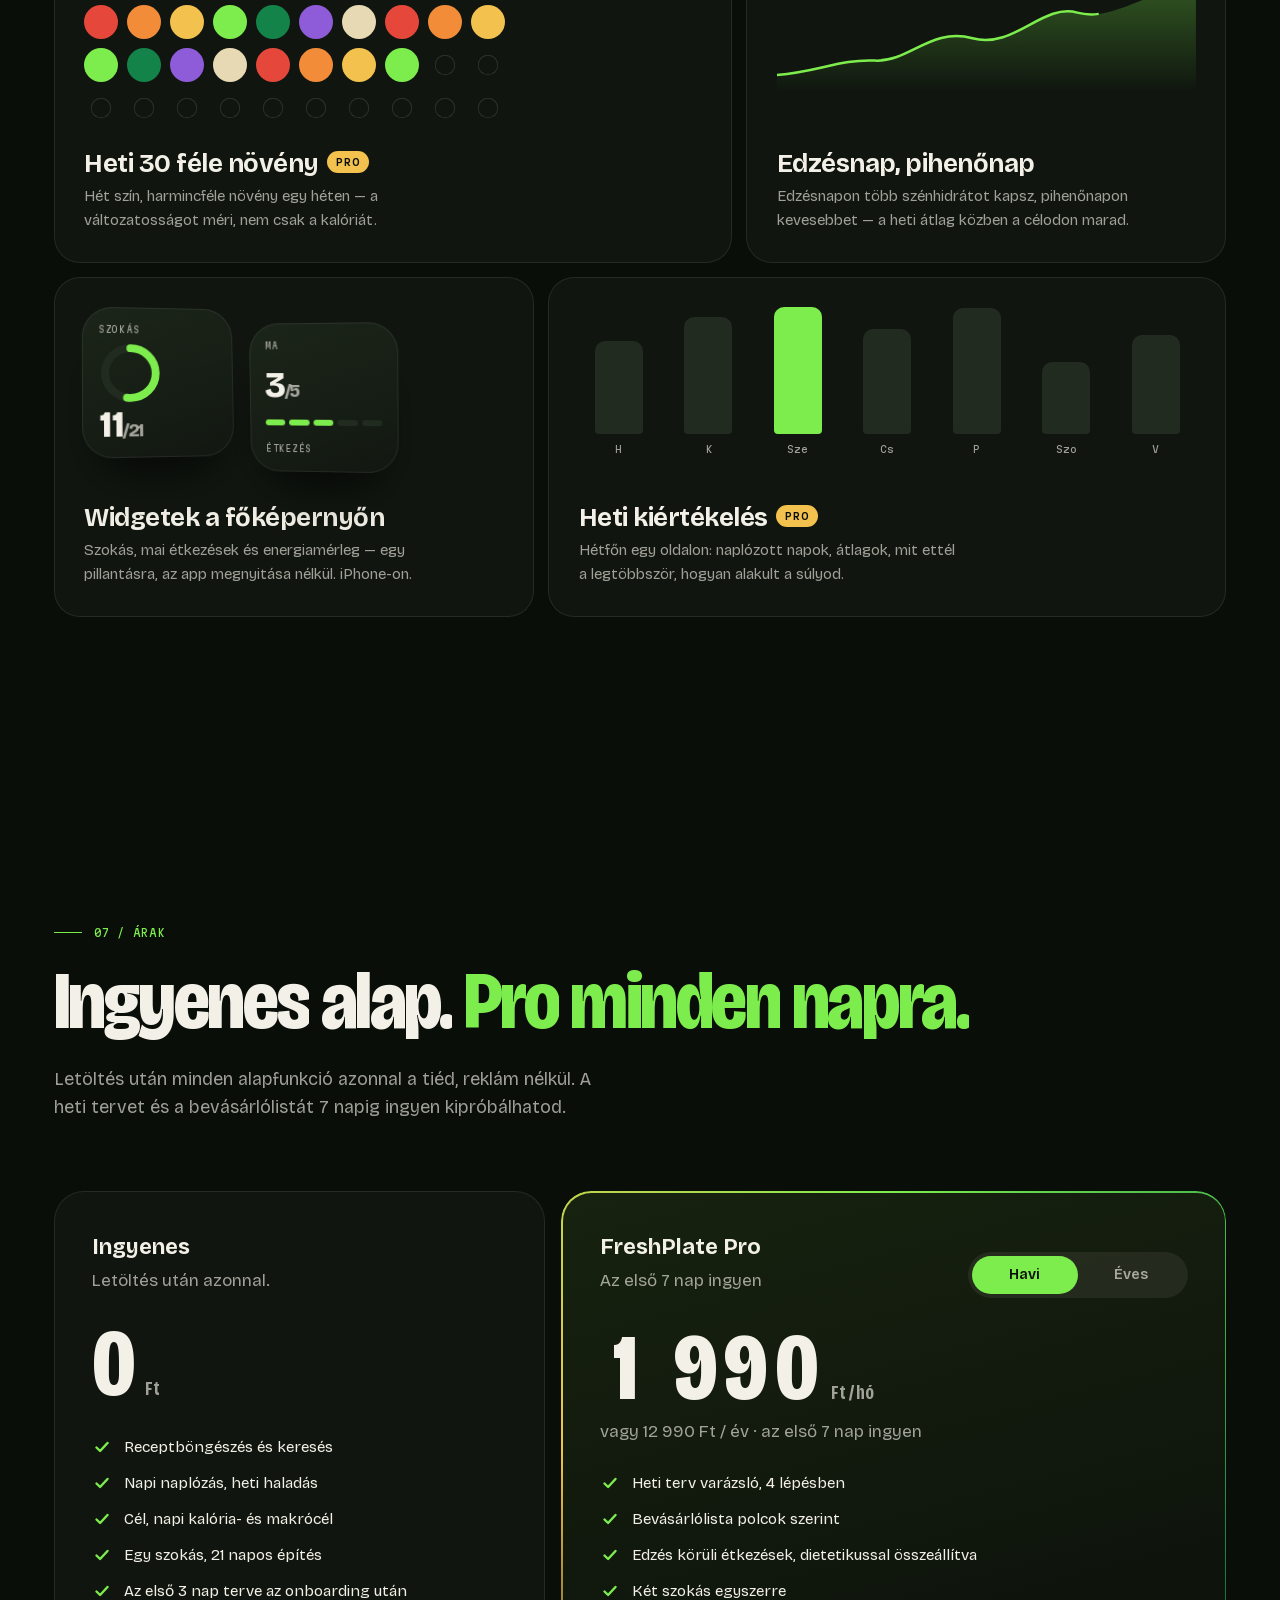
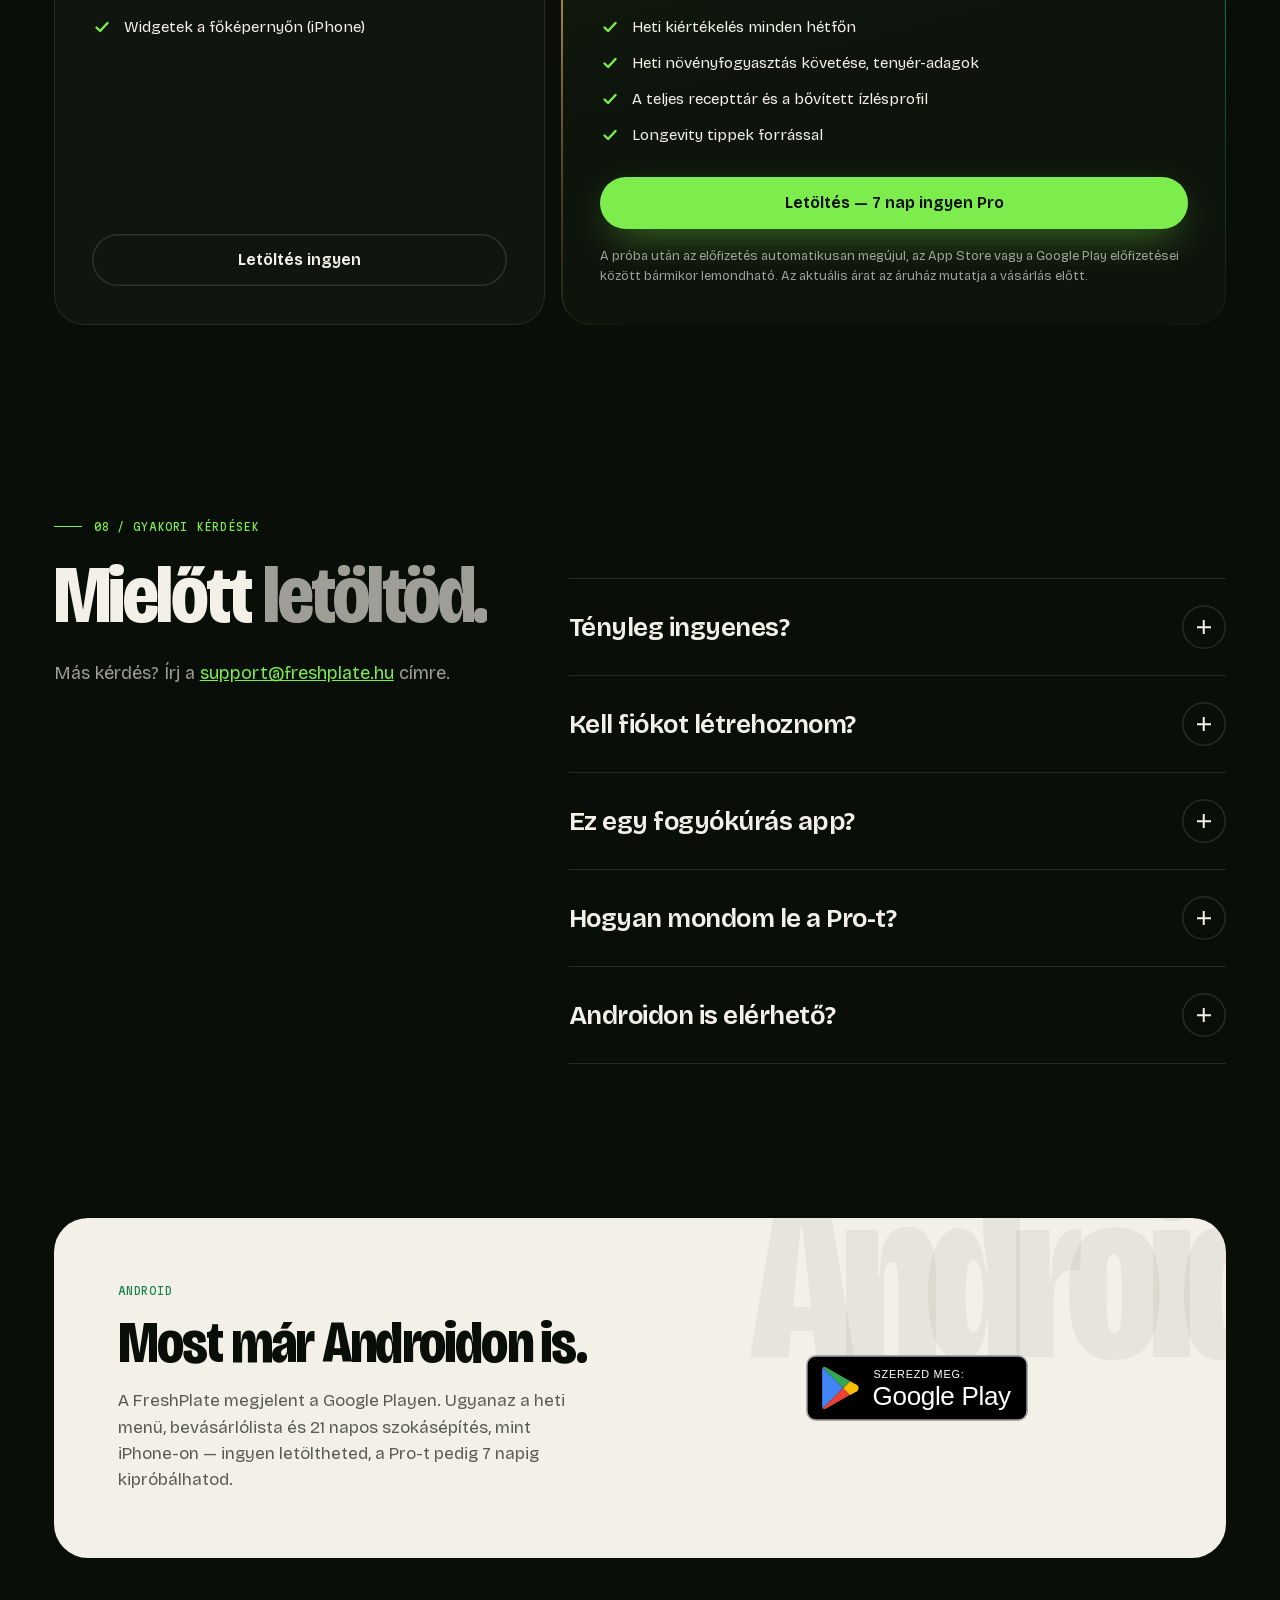
==== commit 285bfad6: "Weboldal: Android megjelent (Google Play jelvények, Play-link Androidon, go-linkek Androidon a Playr" ====
--- a/index.html
+++ b/index.html
@@ -26,12 +26,13 @@
   "@context": "https://schema.org",
   "@type": "MobileApplication",
   "name": "FreshPlate",
-  "operatingSystem": "iOS",
+  "operatingSystem": "iOS, Android",
   "applicationCategory": "HealthApplication",
   "inLanguage": ["hu", "en"],
   "description": "Heti menü négy lépésben, bevásárlólistával, célhoz igazított napi kalória- és makrócéllal és 21 napos szokásépítéssel. 1300 egészséges recept.",
   "url": "https://freshplate.hu/",
   "downloadUrl": "https://apps.apple.com/hu/app/id6793034579",
+  "installUrl": "https://play.google.com/store/apps/details?id=com.almos.freshplate",
   "offers": { "@type": "Offer", "price": "0", "priceCurrency": "HUF" },
   "publisher": { "@type": "Organization", "name": "Movement Lab Kft.", "email": "support@freshplate.hu" }
 }
@@ -672,7 +673,8 @@
 .droid{margin:0 var(--pad);border-radius:34px;background:var(--cream);color:var(--ink);padding:clamp(28px,5vw,70px);display:grid;grid-template-columns:minmax(0,1fr) minmax(0,1fr);gap:clamp(24px,5vw,80px);align-items:center;overflow:hidden;position:relative}
 .droid h2{font-size:clamp(36px,4.6vw,72px)}
 .droid p{color:rgba(10,14,9,.66);margin:18px 0 0;max-width:460px}
-.droid form{display:grid;gap:12px}
+.droid-cta{display:flex;justify-content:center}
+.droid-cta .badge img{width:222px;max-width:100%;height:auto}
 .field{display:flex;gap:8px;padding:6px;border-radius:999px;background:#fff;box-shadow:inset 0 0 0 1.5px rgba(10,14,9,.12)}
 .field input{flex:1;min-width:0;width:100%;border:0;outline:0;background:none;font:inherit;padding:0 16px;color:var(--ink)}
 .field .btn{background:var(--ink);color:var(--cream);height:48px}
@@ -809,7 +811,7 @@
   </div>
 
   <div class="hero-copy">
-    <p class="eyebrow mono hero-in"><i></i>iPhone-ra · ingyenesen letölthető</p>
+    <p class="eyebrow mono hero-in"><i></i>iPhone-ra és Androidra · ingyenesen letölthető</p>
     <h1 aria-label="Nem diéta. Heti menü négy lépésben.">
       <span class="ln"><span>Nem <span class="strike">diéta.<svg viewBox="0 0 200 40" preserveAspectRatio="none" aria-hidden="true"><path d="M4 26C40 14 90 30 130 18S186 12 196 16" fill="none" stroke="currentColor" stroke-width="7" stroke-linecap="round" pathLength="1"/></svg></span></span></span>
       <span class="ln"><span>Heti menü</span></span>
@@ -818,6 +820,7 @@
     <p class="hero-sub hero-in">Bevásárlólistával, <b>a célodhoz igazítva</b> — fogyáshoz, izomépítéshez, vagy hogy formában maradj. 1300 egészséges recept magyarul, a te ízlésedre szabva.</p>
     <div class="hero-cta hero-in">
       <a class="badge magnet js-store" data-ct="land_hero" href="https://apps.apple.com/hu/app/id6793034579" data-cursor="App Store"><img src="assets/appstore-badge.svg" alt="Letöltés az App Store-ból" width="165" height="44"></a>
+      <a class="badge magnet js-play" data-ct="land_hero" href="https://play.google.com/store/apps/details?id=com.almos.freshplate" data-cursor="Google Play"><img src="assets/googleplay-badge.svg" alt="Szerezd meg: Google Play" width="148" height="44"></a>
       <a class="btn btn-ghost magnet" href="#hogyan">Hogyan működik?</a>
     </div>
   </div>
@@ -1108,19 +1111,19 @@
       </div>
       <div class="tile t2" data-tile="energy">
         <div class="energy">
-          <div class="val"><b>+<span id="kcalN">0</span></b><span class="mono" style="color:var(--mute)">aktív kcal ma</span></div>
+          <div class="val"><b>+<span id="kcalN">0</span></b><span class="mono" style="color:var(--mute)">kcal edzésnapon</span></div>
           <svg viewBox="0 0 300 150" preserveAspectRatio="none"><defs><linearGradient id="eg" x1="0" x2="0" y1="0" y2="1"><stop offset="0" stop-color="#7DED4D" stop-opacity=".35"/><stop offset="1" stop-color="#7DED4D" stop-opacity="0"/></linearGradient></defs>
             <path id="eFill" d="M0 130 C30 126 45 110 70 112 S110 70 140 84 S190 40 215 52 S265 24 300 18 V150 H0Z" fill="url(#eg)" opacity="0"/>
             <path id="eLine" d="M0 130 C30 126 45 110 70 112 S110 70 140 84 S190 40 215 52 S265 24 300 18" fill="none" stroke="#7DED4D" stroke-width="2.5" pathLength="1" stroke-dasharray="1" stroke-dashoffset="1" vector-effect="non-scaling-stroke"/></svg>
         </div>
-        <div><h3>Apple Health és Apple Watch</h3><p>Ha bekapcsolod, a napi kalóriacél az elégetett aktív energiához igazodik. Az adat nem hagyja el a telefonodat.</p></div>
+        <div><h3>Edzésnap, pihenőnap</h3><p>Edzésnapon több szénhidrátot kapsz, pihenőnapon kevesebbet — a heti átlag közben a célodon marad.</p></div>
       </div>
       <div class="tile t3" data-tile="widgets">
         <div class="widgets">
           <div class="wdg"><span class="mono">Szokás</span><svg class="ring-s" viewBox="0 0 40 40"><circle cx="20" cy="20" r="16" fill="none" stroke="#222B20" stroke-width="5"/><circle cx="20" cy="20" r="16" fill="none" stroke="#7DED4D" stroke-width="5" stroke-linecap="round" pathLength="21" stroke-dasharray="11 21" transform="rotate(-90 20 20)"/></svg><b>11<small>/21</small></b></div>
           <div class="wdg"><span class="mono">Ma</span><b>3<small>/5</small></b><div class="mini"><i class="on"></i><i class="on"></i><i class="on"></i><i></i><i></i></div><span class="mono">étkezés</span></div>
         </div>
-        <div><h3>Widgetek a főképernyőn</h3><p>Szokás, mai étkezések és energiamérleg — egy pillantásra, az app megnyitása nélkül.</p></div>
+        <div><h3>Widgetek a főképernyőn</h3><p>Szokás, mai étkezések és energiamérleg — egy pillantásra, az app megnyitása nélkül. iPhone-on.</p></div>
       </div>
       <div class="tile t4" data-tile="week">
         <div class="week" id="week">
@@ -1148,7 +1151,7 @@
                     <li><svg><use href="#check"/></svg>Cél, napi kalória- és makrócél</li>
           <li><svg><use href="#check"/></svg>Egy szokás, 21 napos építés</li>
           <li><svg><use href="#check"/></svg>Az első 3 nap terve az onboarding után</li>
-          <li><svg><use href="#check"/></svg>Widgetek, Apple Health</li>
+          <li><svg><use href="#check"/></svg>Widgetek a főképernyőn (iPhone)</li>
         </ul>
         <a class="btn btn-ghost magnet js-store" data-ct="land_free" href="https://apps.apple.com/hu/app/id6793034579">Letöltés ingyen</a>
       </div>
@@ -1170,7 +1173,7 @@
           <li><svg><use href="#check"/></svg>Longevity tippek forrással</li>
         </ul>
         <a class="btn btn-lime magnet js-store" data-ct="land_pro" href="https://apps.apple.com/hu/app/id6793034579" data-cursor="7 nap ingyen">Letöltés — 7 nap ingyen Pro</a>
-        <p class="fine">A próba után az előfizetés automatikusan megújul, az App Store beállításaiban bármikor lemondható. Az aktuális árat az App Store mutatja a vásárlás előtt.</p>
+        <p class="fine">A próba után az előfizetés automatikusan megújul, az App Store vagy a Google Play előfizetései között bármikor lemondható. Az aktuális árat az áruház mutatja a vásárlás előtt.</p>
       </div>
     </div>
   </div>
@@ -1186,11 +1189,10 @@
     </div>
     <div class="faq" id="faq">
       <div class="qa"><button aria-expanded="false">Tényleg ingyenes?<span class="pm"></span></button><div class="ans"><div><p>Igen: a letöltés és az alapverzió ingyenes, reklám nélkül. Az első 3 napod terve ingyen elkészül. A Pro a heti terv varázslót, a bevásárlólistát és a növény-követőt oldja fel; 7 napig ingyen kipróbálhatod, utána 1 990 Ft/hó vagy 12 990 Ft/év.</p></div></div></div>
-      <div class="qa"><button aria-expanded="false">Kell fiókot létrehoznom?<span class="pm"></span></button><div class="ans"><div><p>Az alapfunkciókhoz nem. Fiókkal a terved, a naplód és a szokásaid több eszközön és telefoncsere után is megmaradnak — e-mail-címmel, Bejelentkezés az Apple-lel vagy Google-fiókkal.</p></div></div></div>
+      <div class="qa"><button aria-expanded="false">Kell fiókot létrehoznom?<span class="pm"></span></button><div class="ans"><div><p>Az alapfunkciókhoz nem. Fiókkal a terved, a naplód és a szokásaid több eszközön és telefoncsere után is megmaradnak — e-mail-címmel vagy Google-fiókkal, iPhone-on Bejelentkezés az Apple-lel is.</p></div></div></div>
       <div class="qa"><button aria-expanded="false">Ez egy fogyókúrás app?<span class="pm"></span></button><div class="ans"><div><p>Nem. A FreshPlate nem tilt és nem számol le: heti menüt ad, ami a saját célodhoz és ízlésedhez igazodik, és segít, hogy a jó szokás megmaradjon. Nem helyettesíti az orvosi vagy dietetikusi tanácsadást.</p></div></div></div>
-      <div class="qa"><button aria-expanded="false">Milyen adatot lát az app az Apple Healthből?<span class="pm"></span></button><div class="ans"><div><p>Csak az elégetett aktív energiát, és csak ha te bekapcsolod. Az érték nem hagyja el a telefonodat, és soha nem használjuk hirdetésre.</p></div></div></div>
-      <div class="qa"><button aria-expanded="false">Hogyan mondom le a Pro-t?<span class="pm"></span></button><div class="ans"><div><p>Az iPhone Beállítások → Apple-fiók → Előfizetések menüben, bármikor. A próbaidő alatt lemondva nem kerül semmibe.</p></div></div></div>
-      <div class="qa"><button aria-expanded="false">Mikor jön Androidra?<span class="pm"></span></button><div class="ans"><div><p>Készül. Iratkozz fel a várólistára, és szólunk, amint elérhető.</p></div></div></div>
+      <div class="qa"><button aria-expanded="false">Hogyan mondom le a Pro-t?<span class="pm"></span></button><div class="ans"><div><p>iPhone-on a Beállítások → Apple-fiók → Előfizetések menüben, Androidon a Google Play → Profil → Fizetések és előfizetések → Előfizetések menüben, bármikor. A próbaidő alatt lemondva nem kerül semmibe.</p></div></div></div>
+      <div class="qa"><button aria-expanded="false">Androidon is elérhető?<span class="pm"></span></button><div class="ans"><div><p>Igen. iPhone-ra az App Store-ból, Androidra a Google Playről töltheted le, ugyanazzal a heti tervvel, bevásárlólistával és szokásépítéssel.</p></div></div></div>
     </div>
   </div>
 </section>
@@ -1201,15 +1203,12 @@
     <span class="robot" aria-hidden="true">Android</span>
     <div>
       <p class="mono" style="margin:0 0 16px;color:var(--green)">Android</p>
-      <h2>Androidon van a telefonod?</h2>
-      <p>A FreshPlate ma iPhone-on érhető el. Az Android-verzió készül — hagyd itt az e-mail-címed, és egyszer szólunk, amikor megjelent. Mást nem küldünk.</p>
-    </div>
-    <form id="droidForm" novalidate>
-      <label class="sr" for="em">E-mail-cím</label>
-      <div class="field"><input id="em" type="email" placeholder="E-mail-cím" autocomplete="email" inputmode="email" required><button class="btn" type="submit" id="wlBtn">Értesíts</button></div>
-      <label class="consent"><input type="checkbox" id="wlConsent" required> <span>Hozzájárulok, hogy a Movement Lab Kft. az e-mail-címemet az Android-verzió megjelenéséről szóló egyszeri értesítéshez kezelje. A hozzájárulást bármikor visszavonhatom a support@freshplate.hu címen. <a href="privacy.html">Adatkezelési tájékoztató</a></span></label>
-      <p class="wl-msg" id="wlMsg" aria-live="polite"></p>
-    </form>
+      <h2>Most már Androidon is.</h2>
+      <p>A FreshPlate megjelent a Google Playen. Ugyanaz a heti menü, bevásárlólista és 21 napos szokásépítés, mint iPhone-on — ingyen letöltheted, a Pro-t pedig 7 napig kipróbálhatod.</p>
+    </div>
+    <div class="droid-cta">
+      <a class="badge magnet js-play" data-ct="land_android" href="https://play.google.com/store/apps/details?id=com.almos.freshplate" data-cursor="Google Play"><img src="assets/googleplay-badge.svg" alt="Szerezd meg: Google Play" width="222" height="66"></a>
+    </div>
   </div>
 </section>
 
@@ -1219,7 +1218,8 @@
   <div class="mega" aria-hidden="true"><span>Fresh</span><span>Plate</span></div>
   <div class="final-cta">
     <a class="badge magnet js-store" data-ct="land_final" href="https://apps.apple.com/hu/app/id6793034579" data-cursor="App Store"><img src="assets/appstore-badge.svg" alt="Letöltés az App Store-ból" width="200" height="53"></a>
-    <div class="qr"><img src="img/qr-app.svg" alt="QR-kód az App Store-oldalhoz"><span>Gépen vagy?<br>Olvasd be a telefonoddal.</span></div>
+    <a class="badge magnet js-play" data-ct="land_final" href="https://play.google.com/store/apps/details?id=com.almos.freshplate" data-cursor="Google Play"><img src="assets/googleplay-badge.svg" alt="Szerezd meg: Google Play" width="179" height="53"></a>
+    <div class="qr"><img src="img/qr-app.svg" alt="QR-kód a letöltéshez"><span>Gépen vagy?<br>Olvasd be a telefonoddal.</span></div>
   </div>
 </section>
 </main>
@@ -1229,7 +1229,7 @@
   <nav><a href="support.html">Támogatás</a><a href="privacy.html">Adatvédelem</a><a href="terms.html">Feltételek</a></nav>
   <div class="ft-legal">
     <p style="margin:0">Üzemeltető: Movement Lab Kft. · 1038 Budapest, Dűne utca 12. 1. em. 4. · Cégjegyzékszám: 01-09-352058 · Adószám: 27286012-2-41 · <a href="mailto:support@freshplate.hu">support@freshplate.hu</a></p>
-    <p style="margin:0">Az Apple, az App Store és az Apple Health az Apple Inc. védjegyei. A tápérték-adatok tájékoztató jellegűek; az app nem nyújt orvosi tanácsot.</p>
+    <p style="margin:0">Az Apple és az App Store az Apple Inc. védjegyei, a Google Play és a Google Play logó a Google LLC védjegyei. A tápérték-adatok tájékoztató jellegűek; az app nem nyújt orvosi tanácsot.</p>
   </div>
 </footer>
 
@@ -1647,7 +1647,7 @@
   pDots.slice(0, 19).forEach((d, i) => setTimeout(() => { d.classList.add('on'); d.style.background = PC[i % 7]; }, RM ? 0 : 200 + i * 70));
   countUp($('#plantN'), 19, 2);
 }
-function energyOn() { countUp($('#kcalN'), 320, 1.8); if (hasGsap && !RM) { gsap.to('#eLine', { strokeDashoffset: 0, duration: 1.8, ease: 'power2.inOut' }); gsap.to('#eFill', { opacity: 1, duration: 1, delay: 1 }); } else { $('#eLine').style.strokeDashoffset = 0; $('#eFill').setAttribute('opacity', 1); } }
+function energyOn() { countUp($('#kcalN'), 300, 1.8); if (hasGsap && !RM) { gsap.to('#eLine', { strokeDashoffset: 0, duration: 1.8, ease: 'power2.inOut' }); gsap.to('#eFill', { opacity: 1, duration: 1, delay: 1 }); } else { $('#eLine').style.strokeDashoffset = 0; $('#eFill').setAttribute('opacity', 1); } }
 function weekOn() { $('#week').classList.add('on'); $$('#week i').forEach((b, i) => b.style.transitionDelay = (i * .08) + 's'); }
 if (hasGsap && !RM) {
   ScrollTrigger.create({ trigger: '[data-tile=plants]', start: 'top 75%', once: true, onEnter: plantsOn });
@@ -2021,26 +2021,12 @@
   if (!open) { q.setAttribute('data-open', ''); $('button', q).setAttribute('aria-expanded', 'true'); }
 }));
 
-/* ---------- android form (terv: nem küld semmit) ---------- */
-// Várólista: saját backend, csak a hozzájárulással (az élő oldallal azonos végpont és szöveg).
+/* ---------- Android: a Play-linkek mérése; Androidon az általános letöltés-gombok is a Playre visznek ---------- */
 (function () {
-  const API = 'https://freshplate-backend-ybm3.onrender.com/api/waitlist';
-  const form = $('#droidForm'), msg = $('#wlMsg'), btn = $('#wlBtn'), from = new URLSearchParams(location.search).get('from');
-  form.addEventListener('submit', (e) => {
-    e.preventDefault();
-    const email = $('#em').value.trim(), consent = $('#wlConsent').checked;
-    msg.className = 'wl-msg';
-    if (!/^[^\s@]+@[^\s@]+\.[^\s@]+$/.test(email)) { msg.className = 'wl-msg err'; msg.textContent = 'Adj meg egy érvényes e-mail-címet.'; return; }
-    if (!consent) { msg.className = 'wl-msg err'; msg.textContent = 'A feliratkozáshoz a hozzájárulás bejelölése szükséges.'; return; }
-    btn.disabled = true; msg.textContent = 'Küldés…';
-    fetch(API, { method: 'POST', headers: { 'Content-Type': 'application/json' }, body: JSON.stringify({ email, platform: 'android', consent: true, source: from || 'landing' }) })
-      .then((r) => r.json().then((d) => ({ ok: r.ok, d })))
-      .then((x) => { if (x.ok) { msg.textContent = 'Köszönjük — szólunk, amint az Android-verzió elérhető.'; form.reset(); } else { msg.className = 'wl-msg err'; msg.textContent = (x.d && x.d.error) || 'A feliratkozás most nem sikerült. Próbáld újra később.'; } })
-      .catch(() => { msg.className = 'wl-msg err'; msg.textContent = 'Nem érjük el a szervert. Próbáld újra egy perc múlva.'; })
-      .finally(() => { btn.disabled = false; });
-  });
-  // A /go/ átirányítókról nem-iPhone-nal érkezők az Android-blokkhoz jutnak.
-  if (from) setTimeout(() => $('#android').scrollIntoView({ behavior: 'smooth' }), 600);
+  const PLAY = 'https://play.google.com/store/apps/details?id=com.almos.freshplate';
+  const ref = (ct) => PLAY + '&referrer=' + encodeURIComponent('utm_source=freshplate.hu&utm_medium=web&utm_campaign=' + (ct || 'land'));
+  $$('.js-play').forEach((a) => { a.href = ref(a.dataset.ct); });
+  if (/Android/i.test(navigator.userAgent)) $$('.js-store:not(.badge)').forEach((a) => { a.href = ref(a.dataset.ct); a.dataset.cursor = 'Google Play'; a.classList.replace('js-store', 'js-play'); });
 })();
 // App Store kampánylinkek (ASC → Campaigns). Amíg a PT üres, sima Store-linkek (működnek, csak nem mérhetők).
 (function () {
